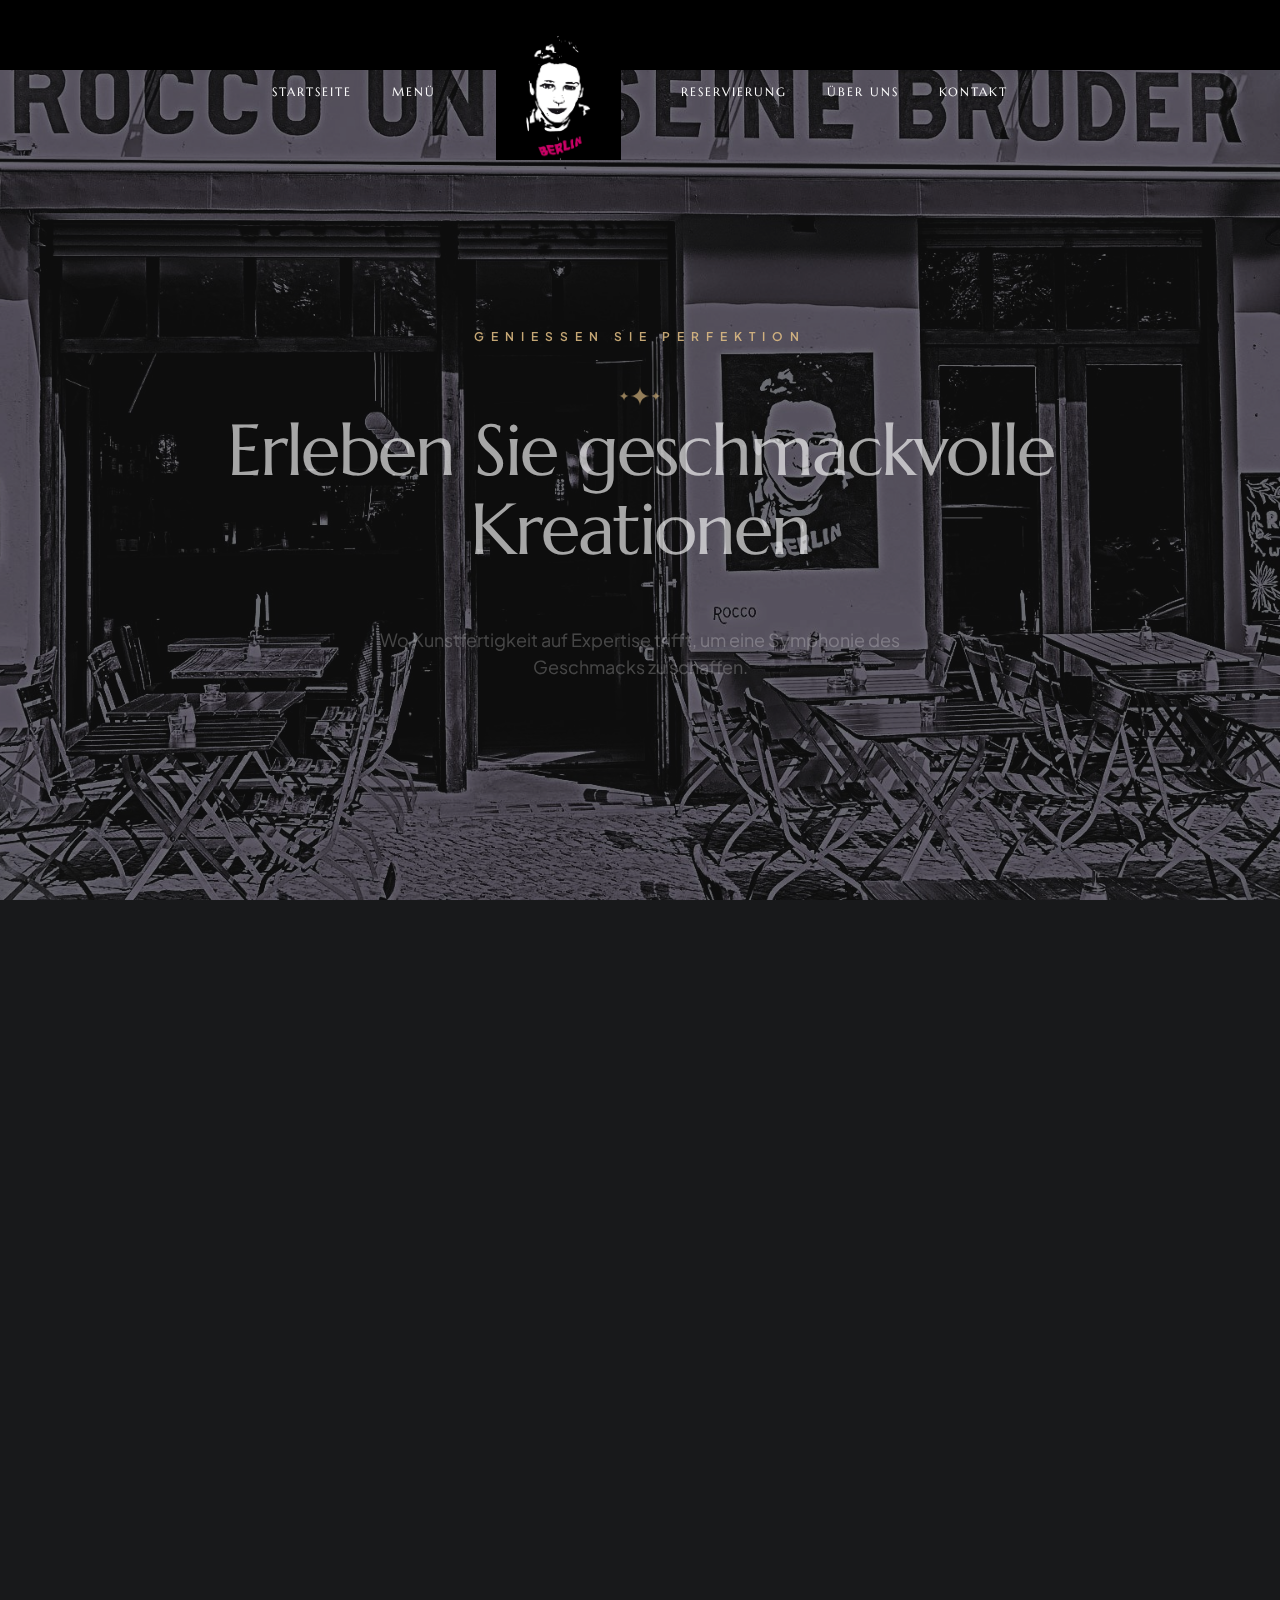
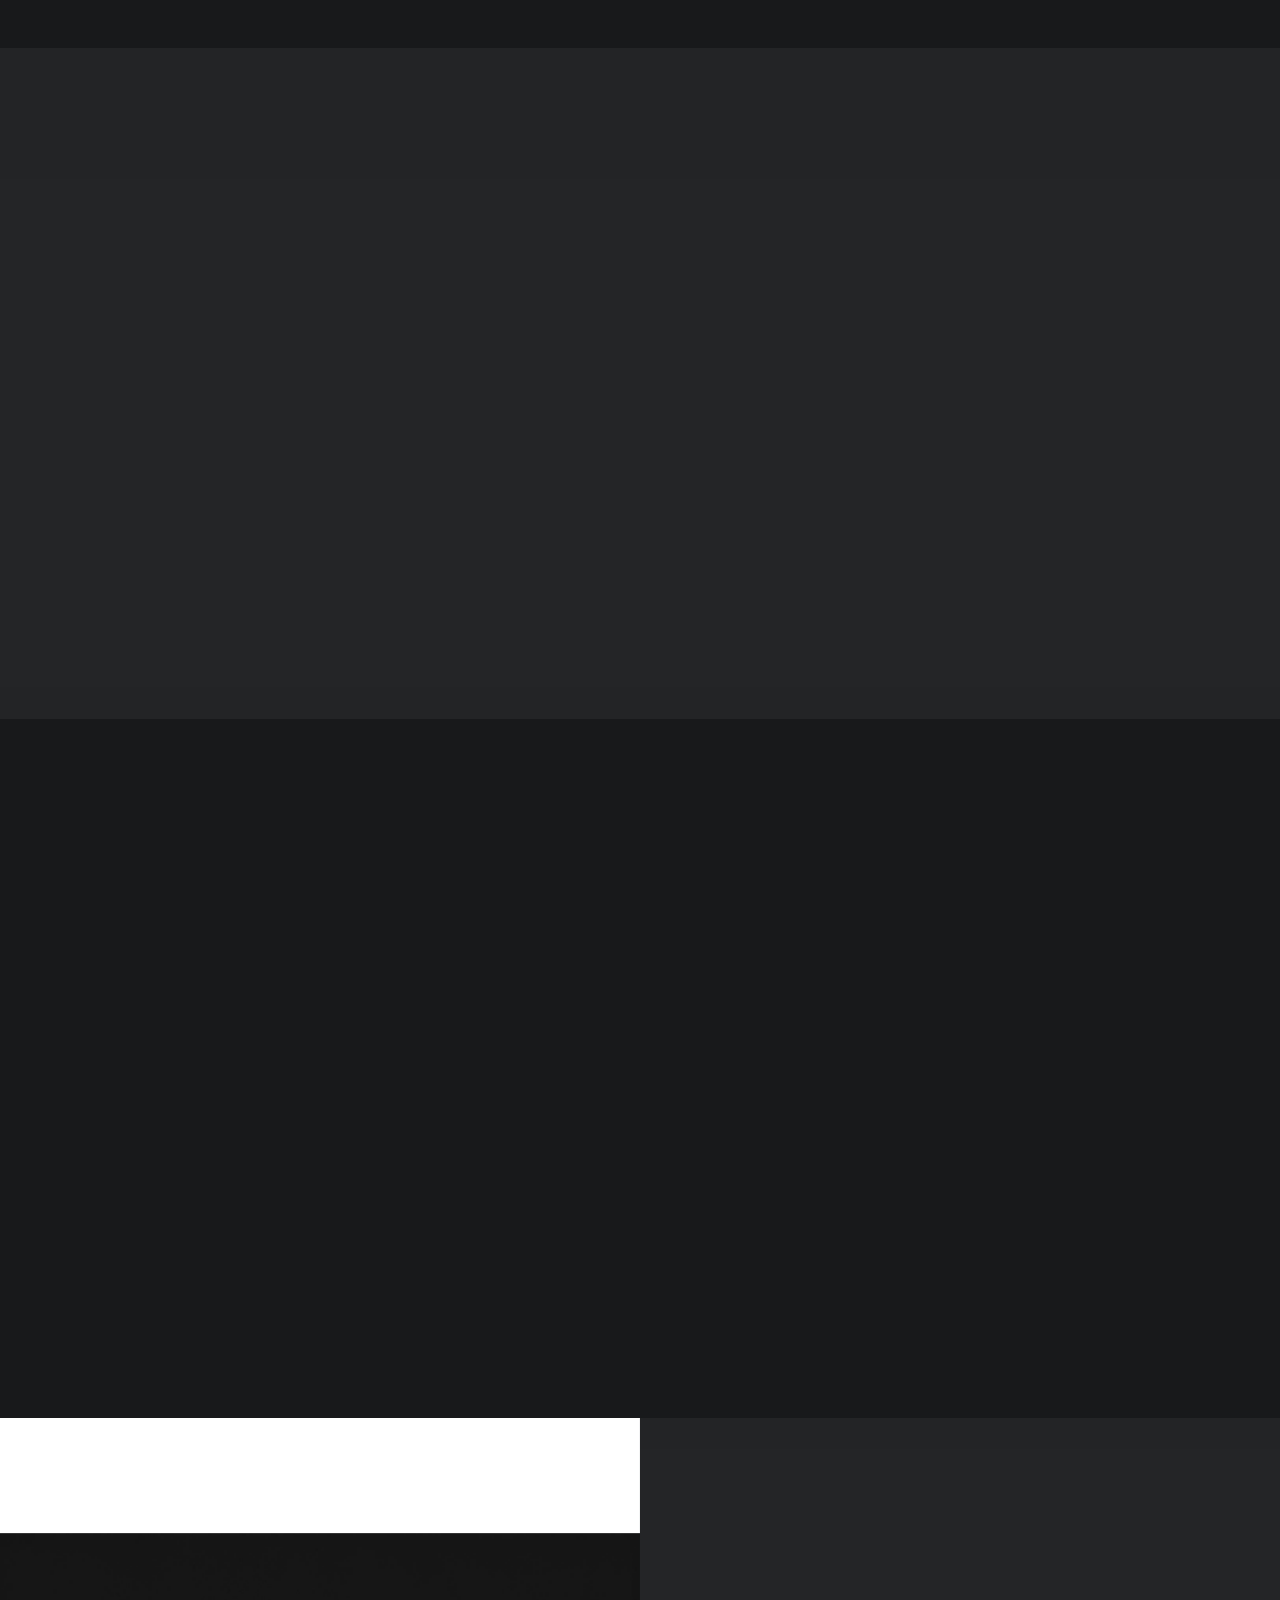
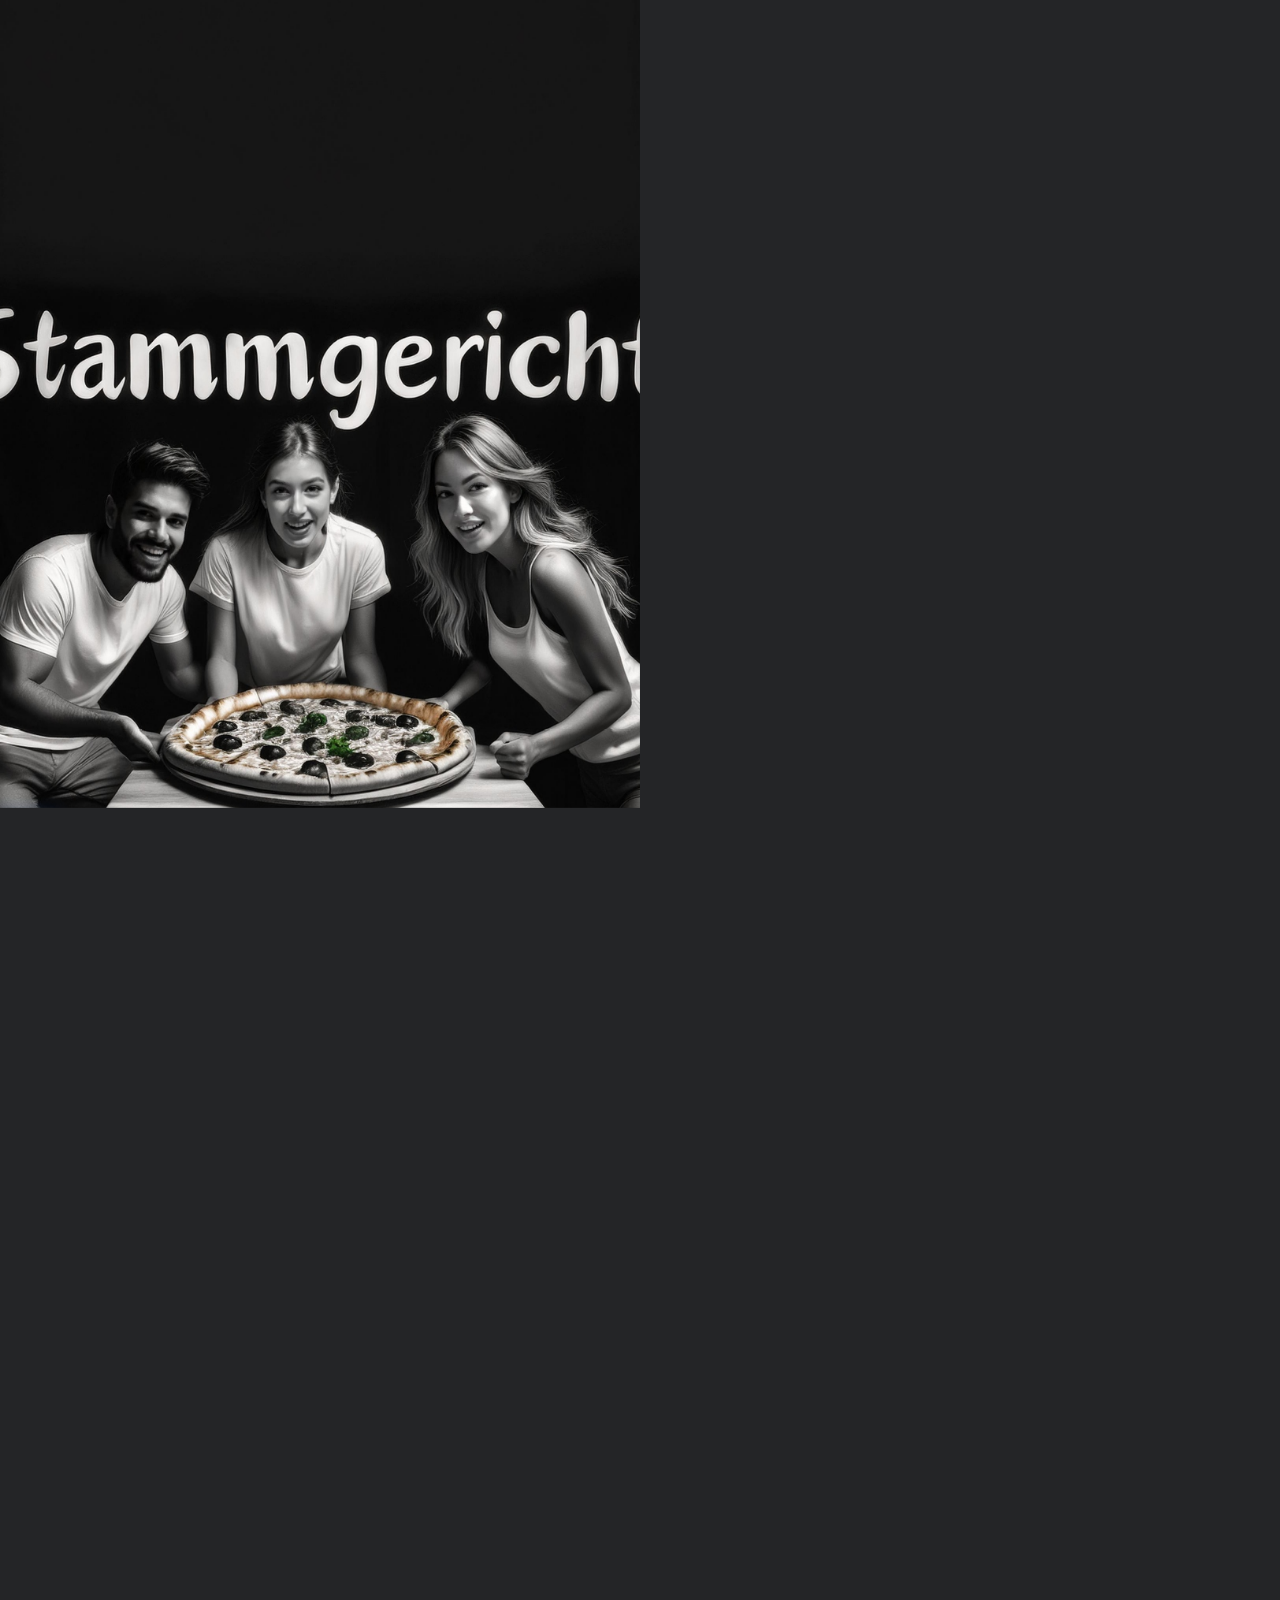
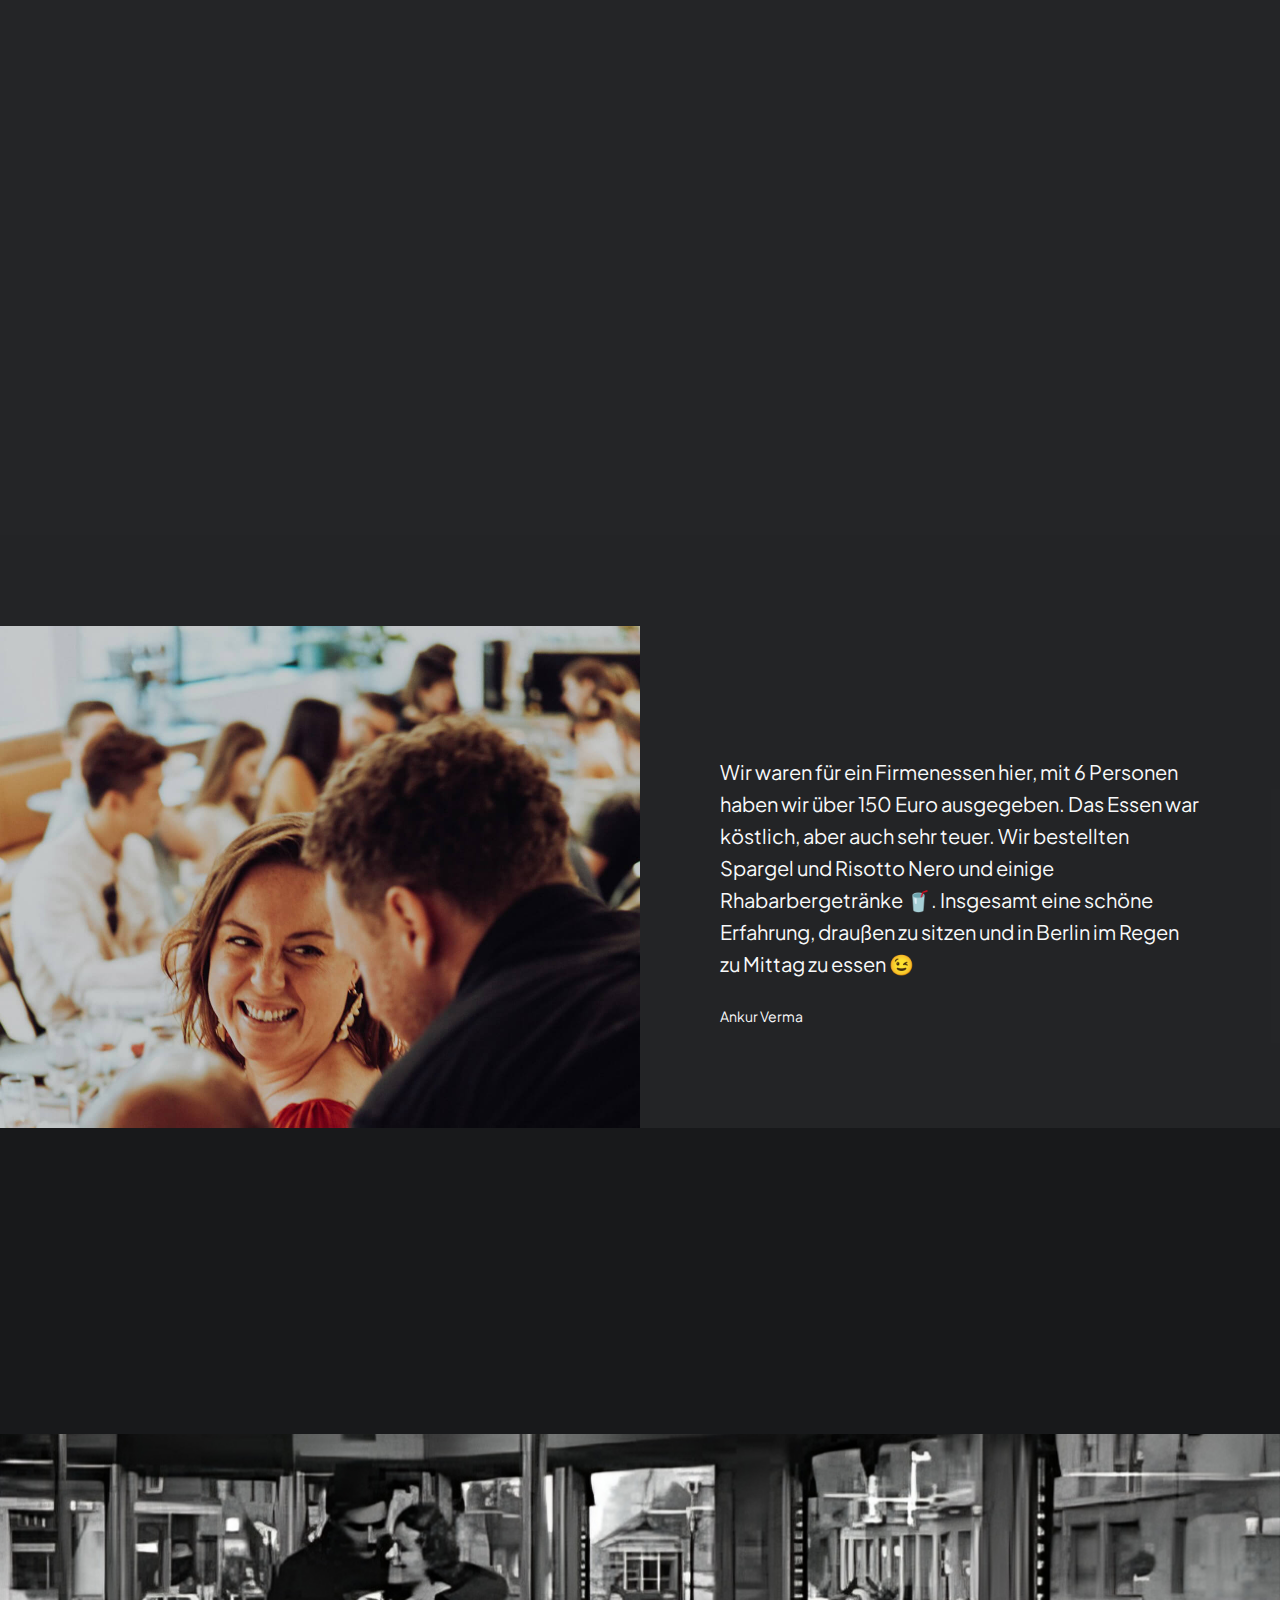
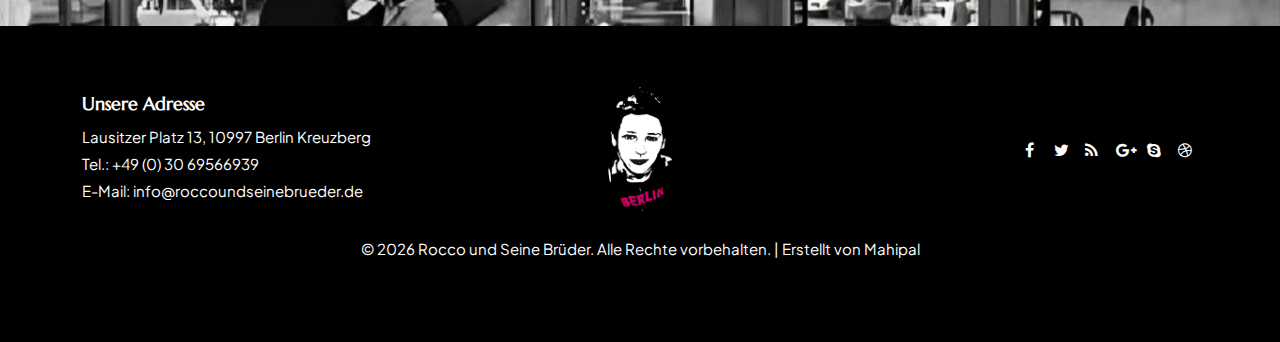
==== index.html @ 8ce06ddf "image updation and new element added" ====
<!DOCTYPE html>
<html lang="de">

<head>
    
    <meta charset="utf-8">
    <link rel="icon" href="03_images/logo.png" type="image/gif" sizes="16x16">
    <title>ROCCO UND SEINE BRÜDER - Café, Bar & Restaurant</title>
    <meta name="viewport" content="width=device-width, initial-scale=1.0">
    <meta name="description" content="">
    <meta name="keywords" content="">
    <meta name="author" content="">

    <!-- CSS Dateien
    ================================================== -->
    <link rel="stylesheet" href="css/bootstrap.css" type="text/css">
    <link rel="stylesheet" href="css/plugins.css" type="text/css">
    <link rel="stylesheet" href="css/style.css" type="text/css">    
    <link rel="stylesheet" href="css/coloring.css" type="text/css">

    <!-- CSS für Farbschema -->
    <link rel="stylesheet" href="css/colors/cream.css" type="text/css" id="colors">

    <!-- benutzerdefinierte CSS -->
    <link rel="stylesheet" href="css/03_custom.css" type="text/css">

    <!-- Slider Revolution Stylesheet -->
    <link rel="stylesheet" type="text/css" href="revolution/css/settings.css">
    <link rel="stylesheet" type="text/css" href="revolution/css/layers.css">
    <link rel="stylesheet" type="text/css" href="revolution/css/navigation.css">
    <link rel="stylesheet" type="text/css" href="css/rev-settings.css">

</head>

<body class="dark-scheme">

    <div id="wrapper">

        <!-- Header Anfang -->
        <header class="header_center">

            <div class="container">
                <div class="row">
                    <div class="col-lg-12">
                        <!-- Logo Anfang -->
                        <div id="logo">
                            <a href="index.html">
                                <img class="logo logo_dark_bg" src="03_images/logo.png" alt="">
                                <img class="logo logo_light_bg" src="03_images/logo.png" alt="">
                            </a>
                        </div>
                        <!-- Logo Ende -->

                        <!-- kleiner Knopf Anfang -->
                        <span id="menu-btn"></span>
                        <!-- kleiner Knopf Ende -->

                        <!-- Hauptmenü Anfang -->
                        <nav>
                            <ul id="mainmenu">
                                <li><a href="index.html">Startseite</a></li>
                                <li><a href="menu.html">Menü</a></li>
                                <li><a href="booking.html">Reservierung</a></li>
                                <li><a href="about.html">Über uns</a></li>
                                <li><a href="contact.html">Kontakt</a></li>
                            </ul>
                        </nav>
                        <div class="clearfix"></div>
                    </div>
                    <!-- Hauptmenü Ende -->

                </div>
            </div>
        </header>
        <!-- Header Ende -->

        <!-- Inhalt Anfang -->
        <div id="content" class="no-bottom no-top">

            <!-- Parallax Abschnitt -->
            <section id="section-slider" class="fullwidthbanner-container" aria-label="section-slider">
                <div id="revolution-slider">
                    <ul>
                        <li data-transition="fade" data-slotamount="10" data-masterspeed="default" data-thumb="">
                            <!--  HINTERGRUNDBILD -->
                            <img src="03_images/slider/slide-1.jpg" alt="" data-bgposition="center center" data-bgfit="cover" data-bgrepeat="no-repeat" data-bgparallax="10" >
                            
                            <div class="tp-caption tp-teaser-1"
                                data-x="center"
                                data-y="160"
                                data-width="none"
                                data-height="none"
                                data-whitespace="nowrap"
                                 data-transform_in="y:100px;opacity:0;s:500;e:Power2.easeOut;"
                                data-transform_out="opacity:0;y:-100;s:200;e:Power2.easeInOut;"
                                data-start="500"
                                data-splitin="none"
                                data-splitout="none"
                                data-responsive_offset="on">
                                <span class="id-color-2">Genießen Sie Perfektion</span>
                            </div>

                            <div class="tp-caption"
                                data-x="center"
                                data-y="200"
                                data-width=""
                                data-height="none"
                                data-whitespace="nowrap"
                                data-transform_in="y:100px;opacity:0;s:500;e:Power2.easeOut;"
                                data-transform_out="opacity:0;y:-100;s:400;e:Power2.easeInOut;"
                                data-start="600"
                                data-splitin="none"
                                data-splitout="none"
                                data-responsive_offset="on">
                                <img src="03_images/misc/separator.svg" class="img-fluid" alt="">
                            </div>
                            
                            <div class="tp-caption tp-title-1 text-center"
                                data-x="center"
                                data-y="225"
                                data-width="900"
                                data-height="none"
                                data-whitespace="wrap"
                                data-transform_in="y:100px;opacity:0;s:500;e:Power2.easeOut;"
                                data-transform_out="opacity:0;y:-100;s:400;e:Power2.easeInOut;"
                                data-start="600"
                                data-splitin="none"
                                data-splitout="none"
                                data-responsive_offset="on">
                                Erleben Sie geschmackvolle Kreationen
                            </div>

                            <div class="tp-caption text-center tp-text-1"
                                data-x="center"
                                data-y="400"
                                data-width="600"
                                data-height="none"
                                data-whitespace="wrap"
                                data-transform_in="y:100px;opacity:0;s:500;e:Power2.easeOut;"
                                data-transform_out="opacity:0;y:-100;s:600;e:Power2.easeInOut;"
                                data-start="700">
                                Wo Kunstfertigkeit auf Expertise trifft, um eine Symphonie des Geschmacks zu schaffen.
                            </div>

                            <div class="tp-caption"
                                data-x="center"
                                data-y="470"
                                data-width="none"
                                data-height="none"
                                data-whitespace="nowrap"
                                data-transform_in="y:100px;opacity:0;s:500;e:Power2.easeOut;"
                                data-transform_out="opacity:0;y:-100;s:800;e:Power2.easeInOut;"
                                data-start="800">
                                <a href="menu.html" class="btn-line">Menü ansehen</a>
                            </div>
                        </li>

                        <li data-transition="fade" data-slotamount="10" data-masterspeed="default" data-thumb="">
                            <!--  HINTERGRUNDBILD -->
                            <img src="03_images/slider/slide-2.jpg" alt="" data-bgposition="center center" data-bgfit="cover" data-bgrepeat="no-repeat" data-bgparallax="10" >
                            
                            <div class="tp-caption tp-teaser-1"
                                data-x="center"
                                data-y="160"
                                data-width="none"
                                data-height="none"
                                data-whitespace="nowrap"
                                 data-transform_in="y:100px;opacity:0;s:500;e:Power2.easeOut;"
                                data-transform_out="opacity:0;y:-100;s:200;e:Power2.easeInOut;"
                                data-start="500"
                                data-splitin="none"
                                data-splitout="none"
                                data-responsive_offset="on">
                                <span class="id-color-2">Geschmäcker, die zufriedenstellen</span>
                            </div>

                            <div class="tp-caption"
                                data-x="center"
                                data-y="200"
                                data-width=""
                                data-height="none"
                                data-whitespace="nowrap"
                                data-transform_in="y:100px;opacity:0;s:500;e:Power2.easeOut;"
                                data-transform_out="opacity:0;y:-100;s:400;e:Power2.easeInOut;"
                                data-start="600"
                                data-splitin="none"
                                data-splitout="none"
                                data-responsive_offset="on">
                                <img src="03_images/misc/separator.svg" class="img-fluid" alt="">
                            </div>
                            
                            <div class="tp-caption tp-title-1 text-center"
                                data-x="center"
                                data-y="225"
                                data-width="700"
                                data-height="none"
                                data-whitespace="wrap"
                                data-transform_in="y:100px;opacity:0;s:500;e:Power2.easeOut;"
                                data-transform_out="opacity:0;y:-100;s:400;e:Power2.easeInOut;"
                                data-start="600"
                                data-splitin="none"
                                data-splitout="none"
                                data-responsive_offset="on">
                                Wo Geschmack auf Eleganz trifft
                            </div>

                            <div class="tp-caption text-center tp-text-1"
                                data-x="center"
                                data-y="400"
                                data-width="600"
                                data-height="none"
                                data-whitespace="wrap"
                                data-transform_in="y:100px;opacity:0;s:500;e:Power2.easeOut;"
                                data-transform_out="opacity:0;y:-100;s:600;e:Power2.easeInOut;"
                                data-start="700">
                                Bereiten Sie Ihren Gaumen auf ein unvergessliches kulinarisches Erlebnis vor.
                            </div>

                            <div class="tp-caption"
                                data-x="center"
                                data-y="470"
                                data-width="none"
                                data-height="none"
                                data-whitespace="nowrap"
                                data-transform_in="y:100px;opacity:0;s:500;e:Power2.easeOut;"
                                data-transform_out="opacity:0;y:-100;s:800;e:Power2.easeInOut;"
                                data-start="800">
                                <a href="menu.html" class="btn-line">Menü ansehen</a>
                            </div>
                        </li>
                        
                    </ul>
                </div>
            </section>
            <!-- Parallax Abschnitt Ende -->            

            <!-- Abschnitt Anfang -->
            <section>
                <div class="container">
                    <div class="row aligns-item-center">
                        <div class="col-lg-6 offset-lg-3">
                            <div class="text-center">
                                <h5 class="uptitle wow fadeInUp">Seien Sie bereit für</h5>
                                <h2 class="wow fadeInUp">Unvergessliche Momente</h2>
                                <p class="lead wow fadeInUp">Von exquisiten Gerichten bis hin zu einer angenehmen Atmosphäre verspricht unsere große Eröffnung ein unvergessliches kulinarisches Erlebnis.</p>
                                <div class="spacer-single"></div>               
                            </div>                            
                        </div>                        
                    </div>

                    <div class="row g-4 text-center">
                        <div class="col-lg-4 wow fadeInRight">
                            <div class="p-4 jarallax" data-jarallax data-speed="0.1">
                                <img src="03_images/misc/1.jpg" class="jarallax-img" alt="">
                                <img src="03_images/misc/icon-1.png" alt="">
                                <div class="spacer-single"></div>
                                <h3>Aromatischer Geschmack</h3>
                                <p>Reichhaltig, einladend und absolut verlockend, ist der aromatische Geschmack von Kaffee eine sensorische Reise, die mit dem ersten Hauch beginnt.</p>
                                <a href="booking.html" class="btn-line">Jetzt buchen</a>
                            </div>
                        </div>

                        <div class="col-lg-4 wow fadeInRight" data-wow-delay=".1s">
                            <div class="p-4 jarallax" data-jarallax data-speed="0.1">
                                <img src="03_images/misc/2.jpg" class="jarallax-img" alt="">
                                <img src="03_images/misc/icon-2.png" alt="">
                                <div class="spacer-single"></div>
                                <h3>Köstliche Essenzen</h3>
                                <p>Von den ersten verlockenden Aromen bis zum letzten anhaltenden Geschmack ist unser Menü eine Feier der vielfältigen Küchen und kühnen Kreativität.</p>
                                <a href="booking.html" class="btn-line">Jetzt buchen</a>
                            </div>
                        </div>

                        <div class="col-lg-4 wow fadeInRight" data-wow-delay=".2s">
                            <div class="p-4 jarallax" data-jarallax data-speed="0.1">
                                <img src="03_images/misc/3.jpg" class="jarallax-img" alt="">
                                <img src="03_images/misc/icon-3.png" alt="">
                                <div class="spacer-single"></div>
                                <h3>Feiern Sie Ihre Party</h3>
                                <p>Verwandeln Sie unser gemütliches Café in die ultimative Party-Destination, wo Freunde sich treffen, Lachen fließt und Erinnerungen entstehen.</p>
                                <a href="booking.html" class="btn-line">Jetzt buchen</a>
                            </div>
                        </div>
                    </div>
                </div>
            </section>
            <!-- section close -->            

            <section data-bgcolor="rgba(255, 255, 255, .05)">
                <div class="container">
                    <div class="row gx-5 align-items-center">
                        <div class="col-lg-6">
                            <h5 class="uptitle wow fadeInUp">Entdecken</h5>
                            <h2 class="wow fadeInUp">Unsere Geschichte</h2>
                            <p class="lead wow fadeInUp">Willkommen bei ROCCO UND SEINE BRÜDER - Café, Bar & Restaurant, Ihrem neuen kulinarischen Zuhause im Herzen von Berlin Kreuzberg. An der historischen Lausitzer Platz 13, 10997, entführt unser Restaurant Sie auf eine Reise ins Italien der 1960er Jahre, inspiriert von dem legendären Filmklassiker Rocco und seine Brüder.</p>

                            <p class="wow fadeInUp">Unsere Geschichte beginnt mit der Liebe zur italienischen Küche und dem Wunsch, die authentischen Aromen und die herzliche Gastfreundschaft Italiens nach Berlin zu bringen. Bei ROCCO UND SEINE BRÜDER kombinieren wir traditionelle Rezepte mit modernen Akzenten, um Ihnen ein unvergleichliches Geschmackserlebnis zu bieten. Ob Sie einen gemütlichen Cappuccino am Morgen, ein Glas feinen Wein am Abend oder ein vollwertiges italienisches Menü genießen möchten – bei uns finden Sie alles, was das Herz begehrt.</p>
                        </div>

                        <div class="col-lg-6">
                            <div class="row">
                                <div class="col-6">
                                    <img src="03_images/misc/5.jpg" class="img-fluid wow zoomIn" alt="">
                                </div>
                                <div class="col-6">
                                    <img src="03_images/misc/6.jpg" class="img-fluid wow zoomIn" alt="">
                                </div>
                            </div>
                        </div>   
                    </div>
                </div>
            </section>
            <section>
                <div class="container">
                    <div class="row g-4">
                        <div class="col-lg-6 offset-lg-3 text-center">
                           
                            <h2 class="wow fadeInUp">Glückliche Kunden</h2>
                            <p class="lead wow fadeInUp">Glückliche Gäste, glückliche Herzen! Schließen Sie sich den zufriedenen Reihen unserer glücklichen Kunden an und erleben Sie kulinarische Exzellenz wie nie zuvor.</p>
                        </div>
                        <div class="col-lg-4 wow fadeInRight" data-wow-delay="0s">
                            <div class="de-review-app h-100">
                                <div class="d-logo">
                                    <img src="03_images/reviews/google.png" class="" alt="">
                                </div>
                                <div class="d-testi">
                                    The food was excellent and the vibe with the children playing and the background music was perfect! I really enjoyed my food
                                </div>
                                <div class="d-testi-by">Chris Besseling<span>Aug 2024</span></div>
                                <div class="d-stars">
                                    <img src="03_images/reviews/google-stars.png" class="" alt="">
                                </div>
                            </div>
                        </div>

                        <div class="col-lg-4 wow fadeInRight" data-wow-delay=".1s">
                            <div class="de-review-app h-100">
                                <div class="d-logo">
                                    <img src="03_images/reviews/google.png" class="" alt="">
                                </div>
                                <div class="d-testi">
                                    Amazing restaurant in an amazing location. Staff goes above and beyond, food is excellent. Would definitely come back. If you’re looking for a spot to watch Euro matches, this is the place to be!
                                </div>
                                <div class="d-testi-by">Saika Nowak<span>July 2024</span></div>
                                <div class="d-stars">
                                    <img src="03_images/reviews/google-stars.png" class="" alt="">
                                </div>
                            </div>
                        </div>

                        <div class="col-lg-4 wow fadeInRight" data-wow-delay=".2s">
                            <div class="de-review-app h-100">
                                <div class="d-logo">
                                    <img src="03_images/reviews/google.png" class="" alt="">
                                </div>
                                <div class="d-testi">
                                    Love it here. Good food. Fair prices. Great place on the beautiful Lausitzer square
                                </div>
                                <div class="d-testi-by">Tom Mueller<span>May 2024</span></div>
                                <div class="d-stars">
                                    <img src="03_images/reviews/google-stars.png" class="" alt="">
                                </div>
                            </div>
                        </div>
                    </div>
                </div>
            </section>

            <section class="position-relative" data-bgcolor="rgba(255, 255, 255, .05)">
                <div class="container">
                    <div class="row align-items-center wow fadeInUp">
                        <div class="col-lg-5 offset-lg-7">
                            <h5 class="uptitle">Lieblingsgericht</h5>
                            <h2>Stammgericht</h2>



     <div class="menu-item">
                                <div class="line line-left"></div>
                                <div class="line line-right"></div>
                                <div class="c1">Pizza Speciale<span>Tomatensauce, Mozzarella, Spinat, Walnüsse, Gorgonzola & Cherrytomaten</span></div>
                                <div class="c2">12,70</div>
                            </div>
                            
     <div class="menu-item">
                                <div class="line line-left"></div>
                                <div class="line line-right"></div>
                                <div class="c1">Pizza Emiliana<span>Tomatensauce, Mozzarella, Parmaschinken, Rucola & Parmesan</span></div>
                                <div class="c2">13,50</div>
                            </div>                              
     <div class="menu-item">
                                <div class="line line-left"></div>
                                <div class="line line-right"></div>
                                <div class="c1">Antipasti-Teller<span></span></div>
                                <div class="c2">13,50</div>
                            </div>
                            
     <div class="menu-item">
                                <div class="line line-left"></div>
                                <div class="line line-right"></div>
                                <div class="c1">Vegetarische Antipasti-Teller<span></span></div>
                                <div class="c2">13,00</div>
                            </div>
                            
     <div class="menu-item">
                                <div class="line line-left"></div>
                                <div class="line line-right"></div>
                                <div class="c1">Oliven-Schafskäse-Teller<span></span></div>
                                <div class="c2">7,50</div>
                            </div>
                            
     <div class="menu-item">
                                <div class="line line-left"></div>
                                <div class="line line-right"></div>
                                <div class="c1">Gemischter Salat Halloumi<span>mit gegrilltem Halloumi, Kürbiskernen & Avocado</span></div>
                                <div class="c2">13,30</div>
                            </div>
                            
     <div class="menu-item">
                                <div class="line line-left"></div>
                                <div class="line line-right"></div>
                                <div class="c1">Lachsfilet vom Grill<span>mit Rosmarinkartoffeln, Spinat & Salatbouquet</span></div>
                                <div class="c2">21,50</div>
                            </div>
                            
     <div class="menu-item">
                                <div class="line line-left"></div>
                                <div class="line line-right"></div>
                                <div class="c1">Saltimbocca alla Romana<span>vom Kalb mit Parmaschinken, Salbei-Sauce, Butter-Gnocchi & Salatbouquet</span></div>
                                <div class="c2">18,50</div>
                            </div>
                            
     <div class="menu-item">
                                <div class="line line-left"></div>
                                <div class="line line-right"></div>
                                <div class="c1">Rote Beete Gnocchi<span>gefüllt mit Walnüssen & Mascarpone, in brauner Butter & Parmesan, Salatbouquet</span></div>
                                <div class="c2">16,90</div>
                            </div>
                            
     <div class="menu-item">
                                <div class="line line-left"></div>
                                <div class="line line-right"></div>
                                <div class="c1">Schwarze Nudeln<span>mit Scampis, Lachs & Cherrytomaten in leichter Hummer-Weißwein-Sauce</span></div>
                                <div class="c2">16,50</div>
                            </div>
                            
     <div class="menu-item">
                                <div class="line line-left"></div>
                                <div class="line line-right"></div>
                                <div class="c1">Tiramisu (hausgemacht)<span>Serviert mit Schokoladensauce</span></div>
                                <div class="c2">6,50</div>
                            </div>          
                            <div class="spacer-single"></div>

                            <a href="menu.html" class="btn-line">View All Menu</a>
                        </div>
                    </div>
                </div>

                <div class="image-container col-lg-6 h-100 top-0 jarallax" data-speed="-.2">
                    <img src="03_images/background/bg-side-4.jpg" class="jarallax-img" alt="">
                </div>
        
      </section>
            <section class="side-bg no-top no-bottom text-light" aria-label="section" data-bgcolor="rgba(255, 255, 255, .05)">
                <div class="col-lg-6 pull-right image-container jarallax">
                    <img src="03_images/background/bg-side-3.jpg" class="jarallax-img" alt="">
                </div>

                <div class="container-fluid">
                    <div class="row-fluid">
                        <div class="col-lg-6 offset-lg-6">
                            <div class="padding80">
                                <div class="text-center">
                                    <h5 class="uptitle wow fadeInUp">Kunden</h5>
                                    <h2 class="wow fadeInUp">Bewertung</h2>
                                    <div class="spacer-single"></div>
                                </div>
                                <blockquote>
                                    Wir waren für ein Firmenessen hier, mit 6 Personen haben wir über 150 Euro ausgegeben. Das Essen war köstlich, aber auch sehr teuer. Wir bestellten Spargel und Risotto Nero und einige Rhabarbergetränke 🥤. Insgesamt eine schöne Erfahrung, draußen zu sitzen und in Berlin im Regen zu Mittag zu essen 😉
                                    <span>Ankur Verma</span>
                                </blockquote>
                            </div>
                        </div>
                    </div>
                </div>
            </section>

            <!-- section begin -->
            <section id="cta" aria-label="cta" class="call-to-action">
                <div class="container">
                    <div class="row g-4 align-items-center">
                        <div class="col-lg-9 text-lg-start text-sm-center wow fadeIn">
                            <h3><i class="id-color fa fa-phone mr10"></i>Rufen Sie uns jetzt an und erhalten Sie spezielle Angebote!</h3>
                        </div>

                        <div class="col-lg-3 text-lg-end text-sm-center wow fadeIn" data-wow-delay=".2s">
                            <a href="tel:+493069566939" class="btn-line">Rufen Sie uns jetzt an</a>
                        </div>
                    </div>
                </div>
            </section>
            <!-- section close -->

            <section id="section-title-1" class="text-light jarallax">
                <img src="03_images/background/bg-6.jpg" class="jarallax-img" alt="">
                <div class="container">
                    <div class="row">
                        <div class="col-lg-12">
                            <div class="text-center">
                                <h5 class="uptitle wow fadeInUp">Wir sind</h5>
                                <h2 class="wow fadeInUp">Geöffnet</h2>
                            </div>
                        </div>
                        
                        <div class="col-lg-812 wow fadeInRight" data-wow-delay=".1s">
                            <div class="text-center">
                                <span class="id-color-2 bold">Mo - So</span>
                                <div class="fs20">11:30 Uhr - 23:00 Uhr</div>
                            </div>
                        </div>
                        
                        </div>
                    </div>
                </div>
            </section>

        </div>


        <!-- footer begin -->
        <footer>
            <div class="container">
                <div class="row g-4 align-items-center">
                    <div class="col-lg-4 sm-text-center">
                         <h3>Unsere Adresse</h3>
                        Lausitzer Platz 13, 10997 Berlin Kreuzberg<br>
                        Tel.: +49 (0) 30 69566939<br>
                        E-Mail: info@roccoundseinebrueder.de<br>
                    </div>
                    <div class="col-lg-4 text-center">
                        <img class="logo" src="03_images/logo.png" alt="">
                    </div>
                    <div class="col-lg-4 text-lg-end text-center">
                        <div class="social-icons">
                            <a href="#"><i class="fa fa-facebook fa-lg"></i></a>
                            <a href="#"><i class="fa fa-twitter fa-lg"></i></a>
                            <a href="#"><i class="fa fa-rss fa-lg"></i></a>
                            <a href="#"><i class="fa fa-google-plus fa-lg"></i></a>
                            <a href="#"><i class="fa fa-skype fa-lg"></i></a>
                            <a href="#"><i class="fa fa-dribbble fa-lg"></i></a>
                        </div>
                    </div>
                </div>
            </div>
            <div class="cite-strip text-center mt-4">
                <p>&copy; <span id="currentYear"></span> Rocco und Seine Brüder. Alle Rechte vorbehalten. | Erstellt von Mahipal</p>
            </div>
        </footer>
        <!-- footer close -->

        <div id="preloader">
            <div class="preloader1"></div>
        </div>
    </div>


    <!-- Javascript Files
    ================================================== -->
    <script src="js/plugins.js"></script>
    <script src="js/designesia.js"></script>

    <!-- RS5.0 Core JS Files -->
    <script src="revolution/js/jquery.themepunch.tools.min.js?rev=5.0"></script>
    <script src="revolution/js/jquery.themepunch.revolution.min.js?rev=5.0"></script>

    <!-- RS5.0 Extensions Files -->
    <script src="revolution/js/extensions/revolution.extension.video.min.js"></script>
    <script src="revolution/js/extensions/revolution.extension.slideanims.min.js"></script>
    <script src="revolution/js/extensions/revolution.extension.layeranimation.min.js"></script>
    <script src="revolution/js/extensions/revolution.extension.navigation.min.js"></script>
    <script src="revolution/js/extensions/revolution.extension.actions.min.js"></script>
    <script src="revolution/js/extensions/revolution.extension.kenburn.min.js"></script>
    <script src="revolution/js/extensions/revolution.extension.migration.min.js"></script>
    <script src="revolution/js/extensions/revolution.extension.parallax.min.js"></script>
    <script>
        document.getElementById("currentYear").textContent = new Date().getFullYear();
    </script>
    <script>
        jQuery(document).ready(function () {
            // revolution slider
            jQuery("#revolution-slider").revolution({
                sliderType: "standard",
                sliderLayout: "fullscreen",
                delay: 3500,
                navigation: {
                    arrows: { enable: true }
                },
                parallax: {
                    type: "mouse",
                    origo: "slidercenter",
                    speed: 2000,
                    levels: [2, 3, 4, 5, 6, 7, 12, 16, 10, 50],
                },
                spinner: "off",
                gridwidth: 1140,
                gridheight: 600,
                disableProgressBar: "on"
            });
        });
    </script>

</body>

</html>
---- css/plugins.css ----
@charset "UTF-8";
/*!
 * animate.css -http://daneden.me/animate
 * Version - 3.5.1
 * Licensed under the MIT license - http://opensource.org/licenses/MIT
 *
 * Copyright (c) 2016 Daniel Eden
 */
 .animated{-webkit-animation-duration:1s;animation-duration:1s;-webkit-animation-fill-mode:both;animation-fill-mode:both}.animated.infinite{-webkit-animation-iteration-count:infinite;animation-iteration-count:infinite}.animated.hinge{-webkit-animation-duration:2s;animation-duration:2s}.animated.flipOutX,.animated.flipOutY,.animated.bounceIn,.animated.bounceOut{-webkit-animation-duration:.75s;animation-duration:.75s}@-webkit-keyframes bounce{from,20%,53%,80%,to{-webkit-animation-timing-function:cubic-bezier(.215,.61,.355,1);animation-timing-function:cubic-bezier(.215,.61,.355,1);-webkit-transform:translate3d(0,0,0);transform:translate3d(0,0,0)}40%,43%{-webkit-animation-timing-function:cubic-bezier(.755,.05,.855,.06);animation-timing-function:cubic-bezier(.755,.05,.855,.06);-webkit-transform:translate3d(0,-30px,0);transform:translate3d(0,-30px,0)}70%{-webkit-animation-timing-function:cubic-bezier(.755,.05,.855,.06);animation-timing-function:cubic-bezier(.755,.05,.855,.06);-webkit-transform:translate3d(0,-15px,0);transform:translate3d(0,-15px,0)}90%{-webkit-transform:translate3d(0,-4px,0);transform:translate3d(0,-4px,0)}}@keyframes bounce{from,20%,53%,80%,to{-webkit-animation-timing-function:cubic-bezier(.215,.61,.355,1);animation-timing-function:cubic-bezier(.215,.61,.355,1);-webkit-transform:translate3d(0,0,0);transform:translate3d(0,0,0)}40%,43%{-webkit-animation-timing-function:cubic-bezier(.755,.05,.855,.06);animation-timing-function:cubic-bezier(.755,.05,.855,.06);-webkit-transform:translate3d(0,-30px,0);transform:translate3d(0,-30px,0)}70%{-webkit-animation-timing-function:cubic-bezier(.755,.05,.855,.06);animation-timing-function:cubic-bezier(.755,.05,.855,.06);-webkit-transform:translate3d(0,-15px,0);transform:translate3d(0,-15px,0)}90%{-webkit-transform:translate3d(0,-4px,0);transform:translate3d(0,-4px,0)}}.bounce{-webkit-animation-name:bounce;animation-name:bounce;-webkit-transform-origin:center bottom;transform-origin:center bottom}@-webkit-keyframes flash{from,50%,to{opacity:1}25%,75%{opacity:0}}@keyframes flash{from,50%,to{opacity:1}25%,75%{opacity:0}}.flash{-webkit-animation-name:flash;animation-name:flash}@-webkit-keyframes pulse{from{-webkit-transform:scale3d(1,1,1);transform:scale3d(1,1,1)}50%{-webkit-transform:scale3d(1.05,1.05,1.05);transform:scale3d(1.05,1.05,1.05)}to{-webkit-transform:scale3d(1,1,1);transform:scale3d(1,1,1)}}@keyframes pulse{from{-webkit-transform:scale3d(1,1,1);transform:scale3d(1,1,1)}50%{-webkit-transform:scale3d(1.05,1.05,1.05);transform:scale3d(1.05,1.05,1.05)}to{-webkit-transform:scale3d(1,1,1);transform:scale3d(1,1,1)}}.pulse{-webkit-animation-name:pulse;animation-name:pulse}@-webkit-keyframes rubberBand{from{-webkit-transform:scale3d(1,1,1);transform:scale3d(1,1,1)}30%{-webkit-transform:scale3d(1.25,.75,1);transform:scale3d(1.25,.75,1)}40%{-webkit-transform:scale3d(.75,1.25,1);transform:scale3d(.75,1.25,1)}50%{-webkit-transform:scale3d(1.15,.85,1);transform:scale3d(1.15,.85,1)}65%{-webkit-transform:scale3d(.95,1.05,1);transform:scale3d(.95,1.05,1)}75%{-webkit-transform:scale3d(1.05,.95,1);transform:scale3d(1.05,.95,1)}to{-webkit-transform:scale3d(1,1,1);transform:scale3d(1,1,1)}}@keyframes rubberBand{from{-webkit-transform:scale3d(1,1,1);transform:scale3d(1,1,1)}30%{-webkit-transform:scale3d(1.25,.75,1);transform:scale3d(1.25,.75,1)}40%{-webkit-transform:scale3d(.75,1.25,1);transform:scale3d(.75,1.25,1)}50%{-webkit-transform:scale3d(1.15,.85,1);transform:scale3d(1.15,.85,1)}65%{-webkit-transform:scale3d(.95,1.05,1);transform:scale3d(.95,1.05,1)}75%{-webkit-transform:scale3d(1.05,.95,1);transform:scale3d(1.05,.95,1)}to{-webkit-transform:scale3d(1,1,1);transform:scale3d(1,1,1)}}.rubberBand{-webkit-animation-name:rubberBand;animation-name:rubberBand}@-webkit-keyframes shake{from,to{-webkit-transform:translate3d(0,0,0);transform:translate3d(0,0,0)}10%,30%,50%,70%,90%{-webkit-transform:translate3d(-10px,0,0);transform:translate3d(-10px,0,0)}20%,40%,60%,80%{-webkit-transform:translate3d(10px,0,0);transform:translate3d(10px,0,0)}}@keyframes shake{from,to{-webkit-transform:translate3d(0,0,0);transform:translate3d(0,0,0)}10%,30%,50%,70%,90%{-webkit-transform:translate3d(-10px,0,0);transform:translate3d(-10px,0,0)}20%,40%,60%,80%{-webkit-transform:translate3d(10px,0,0);transform:translate3d(10px,0,0)}}.shake{-webkit-animation-name:shake;animation-name:shake}@-webkit-keyframes headShake{0%{-webkit-transform:translateX(0);transform:translateX(0)}6.5%{-webkit-transform:translateX(-6px) rotateY(-9deg);transform:translateX(-6px) rotateY(-9deg)}18.5%{-webkit-transform:translateX(5px) rotateY(7deg);transform:translateX(5px) rotateY(7deg)}31.5%{-webkit-transform:translateX(-3px) rotateY(-5deg);transform:translateX(-3px) rotateY(-5deg)}43.5%{-webkit-transform:translateX(2px) rotateY(3deg);transform:translateX(2px) rotateY(3deg)}50%{-webkit-transform:translateX(0);transform:translateX(0)}}@keyframes headShake{0%{-webkit-transform:translateX(0);transform:translateX(0)}6.5%{-webkit-transform:translateX(-6px) rotateY(-9deg);transform:translateX(-6px) rotateY(-9deg)}18.5%{-webkit-transform:translateX(5px) rotateY(7deg);transform:translateX(5px) rotateY(7deg)}31.5%{-webkit-transform:translateX(-3px) rotateY(-5deg);transform:translateX(-3px) rotateY(-5deg)}43.5%{-webkit-transform:translateX(2px) rotateY(3deg);transform:translateX(2px) rotateY(3deg)}50%{-webkit-transform:translateX(0);transform:translateX(0)}}.headShake{-webkit-animation-timing-function:ease-in-out;animation-timing-function:ease-in-out;-webkit-animation-name:headShake;animation-name:headShake}@-webkit-keyframes swing{20%{-webkit-transform:rotate3d(0,0,1,15deg);transform:rotate3d(0,0,1,15deg)}40%{-webkit-transform:rotate3d(0,0,1,-10deg);transform:rotate3d(0,0,1,-10deg)}60%{-webkit-transform:rotate3d(0,0,1,5deg);transform:rotate3d(0,0,1,5deg)}80%{-webkit-transform:rotate3d(0,0,1,-5deg);transform:rotate3d(0,0,1,-5deg)}to{-webkit-transform:rotate3d(0,0,1,0deg);transform:rotate3d(0,0,1,0deg)}}@keyframes swing{20%{-webkit-transform:rotate3d(0,0,1,15deg);transform:rotate3d(0,0,1,15deg)}40%{-webkit-transform:rotate3d(0,0,1,-10deg);transform:rotate3d(0,0,1,-10deg)}60%{-webkit-transform:rotate3d(0,0,1,5deg);transform:rotate3d(0,0,1,5deg)}80%{-webkit-transform:rotate3d(0,0,1,-5deg);transform:rotate3d(0,0,1,-5deg)}to{-webkit-transform:rotate3d(0,0,1,0deg);transform:rotate3d(0,0,1,0deg)}}.swing{-webkit-transform-origin:top center;transform-origin:top center;-webkit-animation-name:swing;animation-name:swing}@-webkit-keyframes tada{from{-webkit-transform:scale3d(1,1,1);transform:scale3d(1,1,1)}10%,20%{-webkit-transform:scale3d(.9,.9,.9) rotate3d(0,0,1,-3deg);transform:scale3d(.9,.9,.9) rotate3d(0,0,1,-3deg)}30%,50%,70%,90%{-webkit-transform:scale3d(1.1,1.1,1.1) rotate3d(0,0,1,3deg);transform:scale3d(1.1,1.1,1.1) rotate3d(0,0,1,3deg)}40%,60%,80%{-webkit-transform:scale3d(1.1,1.1,1.1) rotate3d(0,0,1,-3deg);transform:scale3d(1.1,1.1,1.1) rotate3d(0,0,1,-3deg)}to{-webkit-transform:scale3d(1,1,1);transform:scale3d(1,1,1)}}@keyframes tada{from{-webkit-transform:scale3d(1,1,1);transform:scale3d(1,1,1)}10%,20%{-webkit-transform:scale3d(.9,.9,.9) rotate3d(0,0,1,-3deg);transform:scale3d(.9,.9,.9) rotate3d(0,0,1,-3deg)}30%,50%,70%,90%{-webkit-transform:scale3d(1.1,1.1,1.1) rotate3d(0,0,1,3deg);transform:scale3d(1.1,1.1,1.1) rotate3d(0,0,1,3deg)}40%,60%,80%{-webkit-transform:scale3d(1.1,1.1,1.1) rotate3d(0,0,1,-3deg);transform:scale3d(1.1,1.1,1.1) rotate3d(0,0,1,-3deg)}to{-webkit-transform:scale3d(1,1,1);transform:scale3d(1,1,1)}}.tada{-webkit-animation-name:tada;animation-name:tada}@-webkit-keyframes wobble{from{-webkit-transform:none;transform:none}15%{-webkit-transform:translate3d(-25%,0,0) rotate3d(0,0,1,-5deg);transform:translate3d(-25%,0,0) rotate3d(0,0,1,-5deg)}30%{-webkit-transform:translate3d(20%,0,0) rotate3d(0,0,1,3deg);transform:translate3d(20%,0,0) rotate3d(0,0,1,3deg)}45%{-webkit-transform:translate3d(-15%,0,0) rotate3d(0,0,1,-3deg);transform:translate3d(-15%,0,0) rotate3d(0,0,1,-3deg)}60%{-webkit-transform:translate3d(10%,0,0) rotate3d(0,0,1,2deg);transform:translate3d(10%,0,0) rotate3d(0,0,1,2deg)}75%{-webkit-transform:translate3d(-5%,0,0) rotate3d(0,0,1,-1deg);transform:translate3d(-5%,0,0) rotate3d(0,0,1,-1deg)}to{-webkit-transform:none;transform:none}}@keyframes wobble{from{-webkit-transform:none;transform:none}15%{-webkit-transform:translate3d(-25%,0,0) rotate3d(0,0,1,-5deg);transform:translate3d(-25%,0,0) rotate3d(0,0,1,-5deg)}30%{-webkit-transform:translate3d(20%,0,0) rotate3d(0,0,1,3deg);transform:translate3d(20%,0,0) rotate3d(0,0,1,3deg)}45%{-webkit-transform:translate3d(-15%,0,0) rotate3d(0,0,1,-3deg);transform:translate3d(-15%,0,0) rotate3d(0,0,1,-3deg)}60%{-webkit-transform:translate3d(10%,0,0) rotate3d(0,0,1,2deg);transform:translate3d(10%,0,0) rotate3d(0,0,1,2deg)}75%{-webkit-transform:translate3d(-5%,0,0) rotate3d(0,0,1,-1deg);transform:translate3d(-5%,0,0) rotate3d(0,0,1,-1deg)}to{-webkit-transform:none;transform:none}}.wobble{-webkit-animation-name:wobble;animation-name:wobble}@-webkit-keyframes jello{from,11.1%,to{-webkit-transform:none;transform:none}22.2%{-webkit-transform:skewX(-12.5deg) skewY(-12.5deg);transform:skewX(-12.5deg) skewY(-12.5deg)}33.3%{-webkit-transform:skewX(6.25deg) skewY(6.25deg);transform:skewX(6.25deg) skewY(6.25deg)}44.4%{-webkit-transform:skewX(-3.125deg) skewY(-3.125deg);transform:skewX(-3.125deg) skewY(-3.125deg)}55.5%{-webkit-transform:skewX(1.5625deg) skewY(1.5625deg);transform:skewX(1.5625deg) skewY(1.5625deg)}66.6%{-webkit-transform:skewX(-0.78125deg) skewY(-0.78125deg);transform:skewX(-0.78125deg) skewY(-0.78125deg)}77.7%{-webkit-transform:skewX(0.390625deg) skewY(0.390625deg);transform:skewX(0.390625deg) skewY(0.390625deg)}88.8%{-webkit-transform:skewX(-0.1953125deg) skewY(-0.1953125deg);transform:skewX(-0.1953125deg) skewY(-0.1953125deg)}}@keyframes jello{from,11.1%,to{-webkit-transform:none;transform:none}22.2%{-webkit-transform:skewX(-12.5deg) skewY(-12.5deg);transform:skewX(-12.5deg) skewY(-12.5deg)}33.3%{-webkit-transform:skewX(6.25deg) skewY(6.25deg);transform:skewX(6.25deg) skewY(6.25deg)}44.4%{-webkit-transform:skewX(-3.125deg) skewY(-3.125deg);transform:skewX(-3.125deg) skewY(-3.125deg)}55.5%{-webkit-transform:skewX(1.5625deg) skewY(1.5625deg);transform:skewX(1.5625deg) skewY(1.5625deg)}66.6%{-webkit-transform:skewX(-0.78125deg) skewY(-0.78125deg);transform:skewX(-0.78125deg) skewY(-0.78125deg)}77.7%{-webkit-transform:skewX(0.390625deg) skewY(0.390625deg);transform:skewX(0.390625deg) skewY(0.390625deg)}88.8%{-webkit-transform:skewX(-0.1953125deg) skewY(-0.1953125deg);transform:skewX(-0.1953125deg) skewY(-0.1953125deg)}}.jello{-webkit-animation-name:jello;animation-name:jello;-webkit-transform-origin:center;transform-origin:center}@-webkit-keyframes bounceIn{from,20%,40%,60%,80%,to{-webkit-animation-timing-function:cubic-bezier(.215,.61,.355,1);animation-timing-function:cubic-bezier(.215,.61,.355,1)}0%{opacity:0;-webkit-transform:scale3d(.3,.3,.3);transform:scale3d(.3,.3,.3)}20%{-webkit-transform:scale3d(1.1,1.1,1.1);transform:scale3d(1.1,1.1,1.1)}40%{-webkit-transform:scale3d(.9,.9,.9);transform:scale3d(.9,.9,.9)}60%{opacity:1;-webkit-transform:scale3d(1.03,1.03,1.03);transform:scale3d(1.03,1.03,1.03)}80%{-webkit-transform:scale3d(.97,.97,.97);transform:scale3d(.97,.97,.97)}to{opacity:1;-webkit-transform:scale3d(1,1,1);transform:scale3d(1,1,1)}}@keyframes bounceIn{from,20%,40%,60%,80%,to{-webkit-animation-timing-function:cubic-bezier(.215,.61,.355,1);animation-timing-function:cubic-bezier(.215,.61,.355,1)}0%{opacity:0;-webkit-transform:scale3d(.3,.3,.3);transform:scale3d(.3,.3,.3)}20%{-webkit-transform:scale3d(1.1,1.1,1.1);transform:scale3d(1.1,1.1,1.1)}40%{-webkit-transform:scale3d(.9,.9,.9);transform:scale3d(.9,.9,.9)}60%{opacity:1;-webkit-transform:scale3d(1.03,1.03,1.03);transform:scale3d(1.03,1.03,1.03)}80%{-webkit-transform:scale3d(.97,.97,.97);transform:scale3d(.97,.97,.97)}to{opacity:1;-webkit-transform:scale3d(1,1,1);transform:scale3d(1,1,1)}}.bounceIn{-webkit-animation-name:bounceIn;animation-name:bounceIn}@-webkit-keyframes bounceInDown{from,60%,75%,90%,to{-webkit-animation-timing-function:cubic-bezier(.215,.61,.355,1);animation-timing-function:cubic-bezier(.215,.61,.355,1)}0%{opacity:0;-webkit-transform:translate3d(0,-3000px,0);transform:translate3d(0,-3000px,0)}60%{opacity:1;-webkit-transform:translate3d(0,25px,0);transform:translate3d(0,25px,0)}75%{-webkit-transform:translate3d(0,-10px,0);transform:translate3d(0,-10px,0)}90%{-webkit-transform:translate3d(0,5px,0);transform:translate3d(0,5px,0)}to{-webkit-transform:none;transform:none}}@keyframes bounceInDown{from,60%,75%,90%,to{-webkit-animation-timing-function:cubic-bezier(.215,.61,.355,1);animation-timing-function:cubic-bezier(.215,.61,.355,1)}0%{opacity:0;-webkit-transform:translate3d(0,-3000px,0);transform:translate3d(0,-3000px,0)}60%{opacity:1;-webkit-transform:translate3d(0,25px,0);transform:translate3d(0,25px,0)}75%{-webkit-transform:translate3d(0,-10px,0);transform:translate3d(0,-10px,0)}90%{-webkit-transform:translate3d(0,5px,0);transform:translate3d(0,5px,0)}to{-webkit-transform:none;transform:none}}.bounceInDown{-webkit-animation-name:bounceInDown;animation-name:bounceInDown}@-webkit-keyframes bounceInLeft{from,60%,75%,90%,to{-webkit-animation-timing-function:cubic-bezier(.215,.61,.355,1);animation-timing-function:cubic-bezier(.215,.61,.355,1)}0%{opacity:0;-webkit-transform:translate3d(-3000px,0,0);transform:translate3d(-3000px,0,0)}60%{opacity:1;-webkit-transform:translate3d(25px,0,0);transform:translate3d(25px,0,0)}75%{-webkit-transform:translate3d(-10px,0,0);transform:translate3d(-10px,0,0)}90%{-webkit-transform:translate3d(5px,0,0);transform:translate3d(5px,0,0)}to{-webkit-transform:none;transform:none}}@keyframes bounceInLeft{from,60%,75%,90%,to{-webkit-animation-timing-function:cubic-bezier(.215,.61,.355,1);animation-timing-function:cubic-bezier(.215,.61,.355,1)}0%{opacity:0;-webkit-transform:translate3d(-3000px,0,0);transform:translate3d(-3000px,0,0)}60%{opacity:1;-webkit-transform:translate3d(25px,0,0);transform:translate3d(25px,0,0)}75%{-webkit-transform:translate3d(-10px,0,0);transform:translate3d(-10px,0,0)}90%{-webkit-transform:translate3d(5px,0,0);transform:translate3d(5px,0,0)}to{-webkit-transform:none;transform:none}}.bounceInLeft{-webkit-animation-name:bounceInLeft;animation-name:bounceInLeft}@-webkit-keyframes bounceInRight{from,60%,75%,90%,to{-webkit-animation-timing-function:cubic-bezier(.215,.61,.355,1);animation-timing-function:cubic-bezier(.215,.61,.355,1)}from{opacity:0;-webkit-transform:translate3d(3000px,0,0);transform:translate3d(3000px,0,0)}60%{opacity:1;-webkit-transform:translate3d(-25px,0,0);transform:translate3d(-25px,0,0)}75%{-webkit-transform:translate3d(10px,0,0);transform:translate3d(10px,0,0)}90%{-webkit-transform:translate3d(-5px,0,0);transform:translate3d(-5px,0,0)}to{-webkit-transform:none;transform:none}}@keyframes bounceInRight{from,60%,75%,90%,to{-webkit-animation-timing-function:cubic-bezier(.215,.61,.355,1);animation-timing-function:cubic-bezier(.215,.61,.355,1)}from{opacity:0;-webkit-transform:translate3d(3000px,0,0);transform:translate3d(3000px,0,0)}60%{opacity:1;-webkit-transform:translate3d(-25px,0,0);transform:translate3d(-25px,0,0)}75%{-webkit-transform:translate3d(10px,0,0);transform:translate3d(10px,0,0)}90%{-webkit-transform:translate3d(-5px,0,0);transform:translate3d(-5px,0,0)}to{-webkit-transform:none;transform:none}}.bounceInRight{-webkit-animation-name:bounceInRight;animation-name:bounceInRight}@-webkit-keyframes bounceInUp{from,60%,75%,90%,to{-webkit-animation-timing-function:cubic-bezier(.215,.61,.355,1);animation-timing-function:cubic-bezier(.215,.61,.355,1)}from{opacity:0;-webkit-transform:translate3d(0,3000px,0);transform:translate3d(0,3000px,0)}60%{opacity:1;-webkit-transform:translate3d(0,-20px,0);transform:translate3d(0,-20px,0)}75%{-webkit-transform:translate3d(0,10px,0);transform:translate3d(0,10px,0)}90%{-webkit-transform:translate3d(0,-5px,0);transform:translate3d(0,-5px,0)}to{-webkit-transform:translate3d(0,0,0);transform:translate3d(0,0,0)}}@keyframes bounceInUp{from,60%,75%,90%,to{-webkit-animation-timing-function:cubic-bezier(.215,.61,.355,1);animation-timing-function:cubic-bezier(.215,.61,.355,1)}from{opacity:0;-webkit-transform:translate3d(0,3000px,0);transform:translate3d(0,3000px,0)}60%{opacity:1;-webkit-transform:translate3d(0,-20px,0);transform:translate3d(0,-20px,0)}75%{-webkit-transform:translate3d(0,10px,0);transform:translate3d(0,10px,0)}90%{-webkit-transform:translate3d(0,-5px,0);transform:translate3d(0,-5px,0)}to{-webkit-transform:translate3d(0,0,0);transform:translate3d(0,0,0)}}.bounceInUp{-webkit-animation-name:bounceInUp;animation-name:bounceInUp}@-webkit-keyframes bounceOut{20%{-webkit-transform:scale3d(.9,.9,.9);transform:scale3d(.9,.9,.9)}50%,55%{opacity:1;-webkit-transform:scale3d(1.1,1.1,1.1);transform:scale3d(1.1,1.1,1.1)}to{opacity:0;-webkit-transform:scale3d(.3,.3,.3);transform:scale3d(.3,.3,.3)}}@keyframes bounceOut{20%{-webkit-transform:scale3d(.9,.9,.9);transform:scale3d(.9,.9,.9)}50%,55%{opacity:1;-webkit-transform:scale3d(1.1,1.1,1.1);transform:scale3d(1.1,1.1,1.1)}to{opacity:0;-webkit-transform:scale3d(.3,.3,.3);transform:scale3d(.3,.3,.3)}}.bounceOut{-webkit-animation-name:bounceOut;animation-name:bounceOut}@-webkit-keyframes bounceOutDown{20%{-webkit-transform:translate3d(0,10px,0);transform:translate3d(0,10px,0)}40%,45%{opacity:1;-webkit-transform:translate3d(0,-20px,0);transform:translate3d(0,-20px,0)}to{opacity:0;-webkit-transform:translate3d(0,2000px,0);transform:translate3d(0,2000px,0)}}@keyframes bounceOutDown{20%{-webkit-transform:translate3d(0,10px,0);transform:translate3d(0,10px,0)}40%,45%{opacity:1;-webkit-transform:translate3d(0,-20px,0);transform:translate3d(0,-20px,0)}to{opacity:0;-webkit-transform:translate3d(0,2000px,0);transform:translate3d(0,2000px,0)}}.bounceOutDown{-webkit-animation-name:bounceOutDown;animation-name:bounceOutDown}@-webkit-keyframes bounceOutLeft{20%{opacity:1;-webkit-transform:translate3d(20px,0,0);transform:translate3d(20px,0,0)}to{opacity:0;-webkit-transform:translate3d(-2000px,0,0);transform:translate3d(-2000px,0,0)}}@keyframes bounceOutLeft{20%{opacity:1;-webkit-transform:translate3d(20px,0,0);transform:translate3d(20px,0,0)}to{opacity:0;-webkit-transform:translate3d(-2000px,0,0);transform:translate3d(-2000px,0,0)}}.bounceOutLeft{-webkit-animation-name:bounceOutLeft;animation-name:bounceOutLeft}@-webkit-keyframes bounceOutRight{20%{opacity:1;-webkit-transform:translate3d(-20px,0,0);transform:translate3d(-20px,0,0)}to{opacity:0;-webkit-transform:translate3d(2000px,0,0);transform:translate3d(2000px,0,0)}}@keyframes bounceOutRight{20%{opacity:1;-webkit-transform:translate3d(-20px,0,0);transform:translate3d(-20px,0,0)}to{opacity:0;-webkit-transform:translate3d(2000px,0,0);transform:translate3d(2000px,0,0)}}.bounceOutRight{-webkit-animation-name:bounceOutRight;animation-name:bounceOutRight}@-webkit-keyframes bounceOutUp{20%{-webkit-transform:translate3d(0,-10px,0);transform:translate3d(0,-10px,0)}40%,45%{opacity:1;-webkit-transform:translate3d(0,20px,0);transform:translate3d(0,20px,0)}to{opacity:0;-webkit-transform:translate3d(0,-2000px,0);transform:translate3d(0,-2000px,0)}}@keyframes bounceOutUp{20%{-webkit-transform:translate3d(0,-10px,0);transform:translate3d(0,-10px,0)}40%,45%{opacity:1;-webkit-transform:translate3d(0,20px,0);transform:translate3d(0,20px,0)}to{opacity:0;-webkit-transform:translate3d(0,-2000px,0);transform:translate3d(0,-2000px,0)}}.bounceOutUp{-webkit-animation-name:bounceOutUp;animation-name:bounceOutUp}@-webkit-keyframes fadeIn{from{opacity:0}to{opacity:1}}@keyframes fadeIn{from{opacity:0}to{opacity:1}}.fadeIn{-webkit-animation-name:fadeIn;animation-name:fadeIn}@-webkit-keyframes fadeInDown{from{opacity:0;-webkit-transform:translate3d(0,-30%,0);transform:translate3d(0,-30%,0)}to{opacity:1;-webkit-transform:none;transform:none}}@keyframes fadeInDown{from{opacity:0;-webkit-transform:translate3d(0,-30%,0);transform:translate3d(0,-30%,0)}to{opacity:1;-webkit-transform:none;transform:none}}.fadeInDown{-webkit-animation-name:fadeInDown;animation-name:fadeInDown}@-webkit-keyframes fadeInDownBig{from{opacity:0;-webkit-transform:translate3d(0,-2000px,0);transform:translate3d(0,-2000px,0)}to{opacity:1;-webkit-transform:none;transform:none}}@keyframes fadeInDownBig{from{opacity:0;-webkit-transform:translate3d(0,-2000px,0);transform:translate3d(0,-2000px,0)}to{opacity:1;-webkit-transform:none;transform:none}}.fadeInDownBig{-webkit-animation-name:fadeInDownBig;animation-name:fadeInDownBig}@-webkit-keyframes fadeInLeft{from{opacity:0;-webkit-transform:translate3d(-10%,0,0);transform:translate3d(-10%,0,0)}to{opacity:1;-webkit-transform:none;transform:none}}@keyframes fadeInLeft{from{opacity:0;-webkit-transform:translate3d(-10%,0,0);transform:translate3d(-10%,0,0)}to{opacity:1;-webkit-transform:none;transform:none}}.fadeInLeft{-webkit-animation-name:fadeInLeft;animation-name:fadeInLeft}@-webkit-keyframes fadeInLeftBig{from{opacity:0;-webkit-transform:translate3d(-2000px,0,0);transform:translate3d(-2000px,0,0)}to{opacity:1;-webkit-transform:none;transform:none}}@keyframes fadeInLeftBig{from{opacity:0;-webkit-transform:translate3d(-2000px,0,0);transform:translate3d(-2000px,0,0)}to{opacity:1;-webkit-transform:none;transform:none}}.fadeInLeftBig{-webkit-animation-name:fadeInLeftBig;animation-name:fadeInLeftBig}@-webkit-keyframes fadeInRight{from{opacity:0;-webkit-transform:translate3d(10%,0,0);transform:translate3d(10%,0,0)}to{opacity:1;-webkit-transform:none;transform:none}}@keyframes fadeInRight{from{opacity:0;-webkit-transform:translate3d(10%,0,0);transform:translate3d(10%,0,0)}to{opacity:1;-webkit-transform:none;transform:none}}.fadeInRight{-webkit-animation-name:fadeInRight;animation-name:fadeInRight}@-webkit-keyframes fadeInRightBig{from{opacity:0;-webkit-transform:translate3d(2000px,0,0);transform:translate3d(2000px,0,0)}to{opacity:1;-webkit-transform:none;transform:none}}@keyframes fadeInRightBig{from{opacity:0;-webkit-transform:translate3d(2000px,0,0);transform:translate3d(2000px,0,0)}to{opacity:1;-webkit-transform:none;transform:none}}.fadeInRightBig{-webkit-animation-name:fadeInRightBig;animation-name:fadeInRightBig}@-webkit-keyframes fadeInUp{from{opacity:0;-webkit-transform:translate3d(0,30%,0);transform:translate3d(0,30%,0)}to{opacity:1;-webkit-transform:none;transform:none}}@keyframes fadeInUp{from{opacity:0;-webkit-transform:translate3d(0,30%,0);transform:translate3d(0,30%,0)}to{opacity:1;-webkit-transform:none;transform:none}}.fadeInUp{-webkit-animation-name:fadeInUp;animation-name:fadeInUp}@-webkit-keyframes fadeInUpBig{from{opacity:0;-webkit-transform:translate3d(0,2000px,0);transform:translate3d(0,2000px,0)}to{opacity:1;-webkit-transform:none;transform:none}}@keyframes fadeInUpBig{from{opacity:0;-webkit-transform:translate3d(0,2000px,0);transform:translate3d(0,2000px,0)}to{opacity:1;-webkit-transform:none;transform:none}}.fadeInUpBig{-webkit-animation-name:fadeInUpBig;animation-name:fadeInUpBig}@-webkit-keyframes fadeOut{from{opacity:1}to{opacity:0}}@keyframes fadeOut{from{opacity:1}to{opacity:0}}.fadeOut{-webkit-animation-name:fadeOut;animation-name:fadeOut}@-webkit-keyframes fadeOutDown{from{opacity:1}to{opacity:0;-webkit-transform:translate3d(0,30%,0);transform:translate3d(0,30%,0)}}@keyframes fadeOutDown{from{opacity:1}to{opacity:0;-webkit-transform:translate3d(0,30%,0);transform:translate3d(0,30%,0)}}.fadeOutDown{-webkit-animation-name:fadeOutDown;animation-name:fadeOutDown}@-webkit-keyframes fadeOutDownBig{from{opacity:1}to{opacity:0;-webkit-transform:translate3d(0,2000px,0);transform:translate3d(0,2000px,0)}}@keyframes fadeOutDownBig{from{opacity:1}to{opacity:0;-webkit-transform:translate3d(0,2000px,0);transform:translate3d(0,2000px,0)}}.fadeOutDownBig{-webkit-animation-name:fadeOutDownBig;animation-name:fadeOutDownBig}@-webkit-keyframes fadeOutLeft{from{opacity:1}to{opacity:0;-webkit-transform:translate3d(-10%,0,0);transform:translate3d(-10%,0,0)}}@keyframes fadeOutLeft{from{opacity:1}to{opacity:0;-webkit-transform:translate3d(-10%,0,0);transform:translate3d(-10%,0,0)}}.fadeOutLeft{-webkit-animation-name:fadeOutLeft;animation-name:fadeOutLeft}@-webkit-keyframes fadeOutLeftBig{from{opacity:1}to{opacity:0;-webkit-transform:translate3d(-2000px,0,0);transform:translate3d(-2000px,0,0)}}@keyframes fadeOutLeftBig{from{opacity:1}to{opacity:0;-webkit-transform:translate3d(-2000px,0,0);transform:translate3d(-2000px,0,0)}}.fadeOutLeftBig{-webkit-animation-name:fadeOutLeftBig;animation-name:fadeOutLeftBig}@-webkit-keyframes fadeOutRight{from{opacity:1}to{opacity:0;-webkit-transform:translate3d(10%,0,0);transform:translate3d(10%,0,0)}}@keyframes fadeOutRight{from{opacity:1}to{opacity:0;-webkit-transform:translate3d(10%,0,0);transform:translate3d(10%,0,0)}}.fadeOutRight{-webkit-animation-name:fadeOutRight;animation-name:fadeOutRight}@-webkit-keyframes fadeOutRightBig{from{opacity:1}to{opacity:0;-webkit-transform:translate3d(2000px,0,0);transform:translate3d(2000px,0,0)}}@keyframes fadeOutRightBig{from{opacity:1}to{opacity:0;-webkit-transform:translate3d(2000px,0,0);transform:translate3d(2000px,0,0)}}.fadeOutRightBig{-webkit-animation-name:fadeOutRightBig;animation-name:fadeOutRightBig}@-webkit-keyframes fadeOutUp{from{opacity:1}to{opacity:0;-webkit-transform:translate3d(0,-30%,0);transform:translate3d(0,-30%,0)}}@keyframes fadeOutUp{from{opacity:1}to{opacity:0;-webkit-transform:translate3d(0,-30%,0);transform:translate3d(0,-30%,0)}}.fadeOutUp{-webkit-animation-name:fadeOutUp;animation-name:fadeOutUp}@-webkit-keyframes fadeOutUpBig{from{opacity:1}to{opacity:0;-webkit-transform:translate3d(0,-2000px,0);transform:translate3d(0,-2000px,0)}}@keyframes fadeOutUpBig{from{opacity:1}to{opacity:0;-webkit-transform:translate3d(0,-2000px,0);transform:translate3d(0,-2000px,0)}}.fadeOutUpBig{-webkit-animation-name:fadeOutUpBig;animation-name:fadeOutUpBig}@-webkit-keyframes flip{from{-webkit-transform:perspective(400px) rotate3d(0,1,0,-360deg);transform:perspective(400px) rotate3d(0,1,0,-360deg);-webkit-animation-timing-function:ease-out;animation-timing-function:ease-out}40%{-webkit-transform:perspective(400px) translate3d(0,0,150px) rotate3d(0,1,0,-190deg);transform:perspective(400px) translate3d(0,0,150px) rotate3d(0,1,0,-190deg);-webkit-animation-timing-function:ease-out;animation-timing-function:ease-out}50%{-webkit-transform:perspective(400px) translate3d(0,0,150px) rotate3d(0,1,0,-170deg);transform:perspective(400px) translate3d(0,0,150px) rotate3d(0,1,0,-170deg);-webkit-animation-timing-function:ease-in;animation-timing-function:ease-in}80%{-webkit-transform:perspective(400px) scale3d(.95,.95,.95);transform:perspective(400px) scale3d(.95,.95,.95);-webkit-animation-timing-function:ease-in;animation-timing-function:ease-in}to{-webkit-transform:perspective(400px);transform:perspective(400px);-webkit-animation-timing-function:ease-in;animation-timing-function:ease-in}}@keyframes flip{from{-webkit-transform:perspective(400px) rotate3d(0,1,0,-360deg);transform:perspective(400px) rotate3d(0,1,0,-360deg);-webkit-animation-timing-function:ease-out;animation-timing-function:ease-out}40%{-webkit-transform:perspective(400px) translate3d(0,0,150px) rotate3d(0,1,0,-190deg);transform:perspective(400px) translate3d(0,0,150px) rotate3d(0,1,0,-190deg);-webkit-animation-timing-function:ease-out;animation-timing-function:ease-out}50%{-webkit-transform:perspective(400px) translate3d(0,0,150px) rotate3d(0,1,0,-170deg);transform:perspective(400px) translate3d(0,0,150px) rotate3d(0,1,0,-170deg);-webkit-animation-timing-function:ease-in;animation-timing-function:ease-in}80%{-webkit-transform:perspective(400px) scale3d(.95,.95,.95);transform:perspective(400px) scale3d(.95,.95,.95);-webkit-animation-timing-function:ease-in;animation-timing-function:ease-in}to{-webkit-transform:perspective(400px);transform:perspective(400px);-webkit-animation-timing-function:ease-in;animation-timing-function:ease-in}}.animated.flip{-webkit-backface-visibility:visible;backface-visibility:visible;-webkit-animation-name:flip;animation-name:flip}@-webkit-keyframes flipInX{from{-webkit-transform:perspective(400px) rotate3d(1,0,0,90deg);transform:perspective(400px) rotate3d(1,0,0,90deg);-webkit-animation-timing-function:ease-in;animation-timing-function:ease-in;opacity:0}40%{-webkit-transform:perspective(400px) rotate3d(1,0,0,-20deg);transform:perspective(400px) rotate3d(1,0,0,-20deg);-webkit-animation-timing-function:ease-in;animation-timing-function:ease-in}60%{-webkit-transform:perspective(400px) rotate3d(1,0,0,10deg);transform:perspective(400px) rotate3d(1,0,0,10deg);opacity:1}80%{-webkit-transform:perspective(400px) rotate3d(1,0,0,-5deg);transform:perspective(400px) rotate3d(1,0,0,-5deg)}to{-webkit-transform:perspective(400px);transform:perspective(400px)}}@keyframes flipInX{from{-webkit-transform:perspective(400px) rotate3d(1,0,0,90deg);transform:perspective(400px) rotate3d(1,0,0,90deg);-webkit-animation-timing-function:ease-in;animation-timing-function:ease-in;opacity:0}40%{-webkit-transform:perspective(400px) rotate3d(1,0,0,-20deg);transform:perspective(400px) rotate3d(1,0,0,-20deg);-webkit-animation-timing-function:ease-in;animation-timing-function:ease-in}60%{-webkit-transform:perspective(400px) rotate3d(1,0,0,10deg);transform:perspective(400px) rotate3d(1,0,0,10deg);opacity:1}80%{-webkit-transform:perspective(400px) rotate3d(1,0,0,-5deg);transform:perspective(400px) rotate3d(1,0,0,-5deg)}to{-webkit-transform:perspective(400px);transform:perspective(400px)}}.flipInX{-webkit-backface-visibility:visible!important;backface-visibility:visible!important;-webkit-animation-name:flipInX;animation-name:flipInX}@-webkit-keyframes flipInY{from{-webkit-transform:perspective(400px) rotate3d(0,1,0,90deg);transform:perspective(400px) rotate3d(0,1,0,90deg);-webkit-animation-timing-function:ease-in;animation-timing-function:ease-in;opacity:0}40%{-webkit-transform:perspective(400px) rotate3d(0,1,0,-20deg);transform:perspective(400px) rotate3d(0,1,0,-20deg);-webkit-animation-timing-function:ease-in;animation-timing-function:ease-in}60%{-webkit-transform:perspective(400px) rotate3d(0,1,0,10deg);transform:perspective(400px) rotate3d(0,1,0,10deg);opacity:1}80%{-webkit-transform:perspective(400px) rotate3d(0,1,0,-5deg);transform:perspective(400px) rotate3d(0,1,0,-5deg)}to{-webkit-transform:perspective(400px);transform:perspective(400px)}}@keyframes flipInY{from{-webkit-transform:perspective(400px) rotate3d(0,1,0,90deg);transform:perspective(400px) rotate3d(0,1,0,90deg);-webkit-animation-timing-function:ease-in;animation-timing-function:ease-in;opacity:0}40%{-webkit-transform:perspective(400px) rotate3d(0,1,0,-20deg);transform:perspective(400px) rotate3d(0,1,0,-20deg);-webkit-animation-timing-function:ease-in;animation-timing-function:ease-in}60%{-webkit-transform:perspective(400px) rotate3d(0,1,0,10deg);transform:perspective(400px) rotate3d(0,1,0,10deg);opacity:1}80%{-webkit-transform:perspective(400px) rotate3d(0,1,0,-5deg);transform:perspective(400px) rotate3d(0,1,0,-5deg)}to{-webkit-transform:perspective(400px);transform:perspective(400px)}}.flipInY{-webkit-backface-visibility:visible!important;backface-visibility:visible!important;-webkit-animation-name:flipInY;animation-name:flipInY}@-webkit-keyframes flipOutX{from{-webkit-transform:perspective(400px);transform:perspective(400px)}30%{-webkit-transform:perspective(400px) rotate3d(1,0,0,-20deg);transform:perspective(400px) rotate3d(1,0,0,-20deg);opacity:1}to{-webkit-transform:perspective(400px) rotate3d(1,0,0,90deg);transform:perspective(400px) rotate3d(1,0,0,90deg);opacity:0}}@keyframes flipOutX{from{-webkit-transform:perspective(400px);transform:perspective(400px)}30%{-webkit-transform:perspective(400px) rotate3d(1,0,0,-20deg);transform:perspective(400px) rotate3d(1,0,0,-20deg);opacity:1}to{-webkit-transform:perspective(400px) rotate3d(1,0,0,90deg);transform:perspective(400px) rotate3d(1,0,0,90deg);opacity:0}}.flipOutX{-webkit-animation-name:flipOutX;animation-name:flipOutX;-webkit-backface-visibility:visible!important;backface-visibility:visible!important}@-webkit-keyframes flipOutY{from{-webkit-transform:perspective(400px);transform:perspective(400px)}30%{-webkit-transform:perspective(400px) rotate3d(0,1,0,-15deg);transform:perspective(400px) rotate3d(0,1,0,-15deg);opacity:1}to{-webkit-transform:perspective(400px) rotate3d(0,1,0,90deg);transform:perspective(400px) rotate3d(0,1,0,90deg);opacity:0}}@keyframes flipOutY{from{-webkit-transform:perspective(400px);transform:perspective(400px)}30%{-webkit-transform:perspective(400px) rotate3d(0,1,0,-15deg);transform:perspective(400px) rotate3d(0,1,0,-15deg);opacity:1}to{-webkit-transform:perspective(400px) rotate3d(0,1,0,90deg);transform:perspective(400px) rotate3d(0,1,0,90deg);opacity:0}}.flipOutY{-webkit-backface-visibility:visible!important;backface-visibility:visible!important;-webkit-animation-name:flipOutY;animation-name:flipOutY}@-webkit-keyframes lightSpeedIn{from{-webkit-transform:translate3d(10%,0,0) skewX(-30deg);transform:translate3d(10%,0,0) skewX(-30deg);opacity:0}60%{-webkit-transform:skewX(20deg);transform:skewX(20deg);opacity:1}80%{-webkit-transform:skewX(-5deg);transform:skewX(-5deg);opacity:1}to{-webkit-transform:none;transform:none;opacity:1}}@keyframes lightSpeedIn{from{-webkit-transform:translate3d(10%,0,0) skewX(-30deg);transform:translate3d(10%,0,0) skewX(-30deg);opacity:0}60%{-webkit-transform:skewX(20deg);transform:skewX(20deg);opacity:1}80%{-webkit-transform:skewX(-5deg);transform:skewX(-5deg);opacity:1}to{-webkit-transform:none;transform:none;opacity:1}}.lightSpeedIn{-webkit-animation-name:lightSpeedIn;animation-name:lightSpeedIn;-webkit-animation-timing-function:ease-out;animation-timing-function:ease-out}@-webkit-keyframes lightSpeedOut{from{opacity:1}to{-webkit-transform:translate3d(10%,0,0) skewX(30deg);transform:translate3d(10%,0,0) skewX(30deg);opacity:0}}@keyframes lightSpeedOut{from{opacity:1}to{-webkit-transform:translate3d(10%,0,0) skewX(30deg);transform:translate3d(10%,0,0) skewX(30deg);opacity:0}}.lightSpeedOut{-webkit-animation-name:lightSpeedOut;animation-name:lightSpeedOut;-webkit-animation-timing-function:ease-in;animation-timing-function:ease-in}@-webkit-keyframes rotateIn{from{-webkit-transform-origin:center;transform-origin:center;-webkit-transform:rotate3d(0,0,1,-200deg);transform:rotate3d(0,0,1,-200deg);opacity:0}to{-webkit-transform-origin:center;transform-origin:center;-webkit-transform:none;transform:none;opacity:1}}@keyframes rotateIn{from{-webkit-transform-origin:center;transform-origin:center;-webkit-transform:rotate3d(0,0,1,-200deg);transform:rotate3d(0,0,1,-200deg);opacity:0}to{-webkit-transform-origin:center;transform-origin:center;-webkit-transform:none;transform:none;opacity:1}}.rotateIn{-webkit-animation-name:rotateIn;animation-name:rotateIn}@-webkit-keyframes rotateInDownLeft{from{-webkit-transform-origin:left bottom;transform-origin:left bottom;-webkit-transform:rotate3d(0,0,1,-45deg);transform:rotate3d(0,0,1,-45deg);opacity:0}to{-webkit-transform-origin:left bottom;transform-origin:left bottom;-webkit-transform:none;transform:none;opacity:1}}@keyframes rotateInDownLeft{from{-webkit-transform-origin:left bottom;transform-origin:left bottom;-webkit-transform:rotate3d(0,0,1,-45deg);transform:rotate3d(0,0,1,-45deg);opacity:0}to{-webkit-transform-origin:left bottom;transform-origin:left bottom;-webkit-transform:none;transform:none;opacity:1}}.rotateInDownLeft{-webkit-animation-name:rotateInDownLeft;animation-name:rotateInDownLeft}@-webkit-keyframes rotateInDownRight{from{-webkit-transform-origin:right bottom;transform-origin:right bottom;-webkit-transform:rotate3d(0,0,1,45deg);transform:rotate3d(0,0,1,45deg);opacity:0}to{-webkit-transform-origin:right bottom;transform-origin:right bottom;-webkit-transform:none;transform:none;opacity:1}}@keyframes rotateInDownRight{from{-webkit-transform-origin:right bottom;transform-origin:right bottom;-webkit-transform:rotate3d(0,0,1,45deg);transform:rotate3d(0,0,1,45deg);opacity:0}to{-webkit-transform-origin:right bottom;transform-origin:right bottom;-webkit-transform:none;transform:none;opacity:1}}.rotateInDownRight{-webkit-animation-name:rotateInDownRight;animation-name:rotateInDownRight}@-webkit-keyframes rotateInUpLeft{from{-webkit-transform-origin:left bottom;transform-origin:left bottom;-webkit-transform:rotate3d(0,0,1,45deg);transform:rotate3d(0,0,1,45deg);opacity:0}to{-webkit-transform-origin:left bottom;transform-origin:left bottom;-webkit-transform:none;transform:none;opacity:1}}@keyframes rotateInUpLeft{from{-webkit-transform-origin:left bottom;transform-origin:left bottom;-webkit-transform:rotate3d(0,0,1,45deg);transform:rotate3d(0,0,1,45deg);opacity:0}to{-webkit-transform-origin:left bottom;transform-origin:left bottom;-webkit-transform:none;transform:none;opacity:1}}.rotateInUpLeft{-webkit-animation-name:rotateInUpLeft;animation-name:rotateInUpLeft}@-webkit-keyframes rotateInUpRight{from{-webkit-transform-origin:right bottom;transform-origin:right bottom;-webkit-transform:rotate3d(0,0,1,-90deg);transform:rotate3d(0,0,1,-90deg);opacity:0}to{-webkit-transform-origin:right bottom;transform-origin:right bottom;-webkit-transform:none;transform:none;opacity:1}}@keyframes rotateInUpRight{from{-webkit-transform-origin:right bottom;transform-origin:right bottom;-webkit-transform:rotate3d(0,0,1,-90deg);transform:rotate3d(0,0,1,-90deg);opacity:0}to{-webkit-transform-origin:right bottom;transform-origin:right bottom;-webkit-transform:none;transform:none;opacity:1}}.rotateInUpRight{-webkit-animation-name:rotateInUpRight;animation-name:rotateInUpRight}@-webkit-keyframes rotateOut{from{-webkit-transform-origin:center;transform-origin:center;opacity:1}to{-webkit-transform-origin:center;transform-origin:center;-webkit-transform:rotate3d(0,0,1,200deg);transform:rotate3d(0,0,1,200deg);opacity:0}}@keyframes rotateOut{from{-webkit-transform-origin:center;transform-origin:center;opacity:1}to{-webkit-transform-origin:center;transform-origin:center;-webkit-transform:rotate3d(0,0,1,200deg);transform:rotate3d(0,0,1,200deg);opacity:0}}.rotateOut{-webkit-animation-name:rotateOut;animation-name:rotateOut}@-webkit-keyframes rotateOutDownLeft{from{-webkit-transform-origin:left bottom;transform-origin:left bottom;opacity:1}to{-webkit-transform-origin:left bottom;transform-origin:left bottom;-webkit-transform:rotate3d(0,0,1,45deg);transform:rotate3d(0,0,1,45deg);opacity:0}}@keyframes rotateOutDownLeft{from{-webkit-transform-origin:left bottom;transform-origin:left bottom;opacity:1}to{-webkit-transform-origin:left bottom;transform-origin:left bottom;-webkit-transform:rotate3d(0,0,1,45deg);transform:rotate3d(0,0,1,45deg);opacity:0}}.rotateOutDownLeft{-webkit-animation-name:rotateOutDownLeft;animation-name:rotateOutDownLeft}@-webkit-keyframes rotateOutDownRight{from{-webkit-transform-origin:right bottom;transform-origin:right bottom;opacity:1}to{-webkit-transform-origin:right bottom;transform-origin:right bottom;-webkit-transform:rotate3d(0,0,1,-45deg);transform:rotate3d(0,0,1,-45deg);opacity:0}}@keyframes rotateOutDownRight{from{-webkit-transform-origin:right bottom;transform-origin:right bottom;opacity:1}to{-webkit-transform-origin:right bottom;transform-origin:right bottom;-webkit-transform:rotate3d(0,0,1,-45deg);transform:rotate3d(0,0,1,-45deg);opacity:0}}.rotateOutDownRight{-webkit-animation-name:rotateOutDownRight;animation-name:rotateOutDownRight}@-webkit-keyframes rotateOutUpLeft{from{-webkit-transform-origin:left bottom;transform-origin:left bottom;opacity:1}to{-webkit-transform-origin:left bottom;transform-origin:left bottom;-webkit-transform:rotate3d(0,0,1,-45deg);transform:rotate3d(0,0,1,-45deg);opacity:0}}@keyframes rotateOutUpLeft{from{-webkit-transform-origin:left bottom;transform-origin:left bottom;opacity:1}to{-webkit-transform-origin:left bottom;transform-origin:left bottom;-webkit-transform:rotate3d(0,0,1,-45deg);transform:rotate3d(0,0,1,-45deg);opacity:0}}.rotateOutUpLeft{-webkit-animation-name:rotateOutUpLeft;animation-name:rotateOutUpLeft}@-webkit-keyframes rotateOutUpRight{from{-webkit-transform-origin:right bottom;transform-origin:right bottom;opacity:1}to{-webkit-transform-origin:right bottom;transform-origin:right bottom;-webkit-transform:rotate3d(0,0,1,90deg);transform:rotate3d(0,0,1,90deg);opacity:0}}@keyframes rotateOutUpRight{from{-webkit-transform-origin:right bottom;transform-origin:right bottom;opacity:1}to{-webkit-transform-origin:right bottom;transform-origin:right bottom;-webkit-transform:rotate3d(0,0,1,90deg);transform:rotate3d(0,0,1,90deg);opacity:0}}.rotateOutUpRight{-webkit-animation-name:rotateOutUpRight;animation-name:rotateOutUpRight}@-webkit-keyframes hinge{0%{-webkit-transform-origin:top left;transform-origin:top left;-webkit-animation-timing-function:ease-in-out;animation-timing-function:ease-in-out}20%,60%{-webkit-transform:rotate3d(0,0,1,80deg);transform:rotate3d(0,0,1,80deg);-webkit-transform-origin:top left;transform-origin:top left;-webkit-animation-timing-function:ease-in-out;animation-timing-function:ease-in-out}40%,80%{-webkit-transform:rotate3d(0,0,1,60deg);transform:rotate3d(0,0,1,60deg);-webkit-transform-origin:top left;transform-origin:top left;-webkit-animation-timing-function:ease-in-out;animation-timing-function:ease-in-out;opacity:1}to{-webkit-transform:translate3d(0,700px,0);transform:translate3d(0,700px,0);opacity:0}}@keyframes hinge{0%{-webkit-transform-origin:top left;transform-origin:top left;-webkit-animation-timing-function:ease-in-out;animation-timing-function:ease-in-out}20%,60%{-webkit-transform:rotate3d(0,0,1,80deg);transform:rotate3d(0,0,1,80deg);-webkit-transform-origin:top left;transform-origin:top left;-webkit-animation-timing-function:ease-in-out;animation-timing-function:ease-in-out}40%,80%{-webkit-transform:rotate3d(0,0,1,60deg);transform:rotate3d(0,0,1,60deg);-webkit-transform-origin:top left;transform-origin:top left;-webkit-animation-timing-function:ease-in-out;animation-timing-function:ease-in-out;opacity:1}to{-webkit-transform:translate3d(0,700px,0);transform:translate3d(0,700px,0);opacity:0}}.hinge{-webkit-animation-name:hinge;animation-name:hinge}@-webkit-keyframes rollIn{from{opacity:0;-webkit-transform:translate3d(-10%,0,0) rotate3d(0,0,1,-120deg);transform:translate3d(-10%,0,0) rotate3d(0,0,1,-120deg)}to{opacity:1;-webkit-transform:none;transform:none}}@keyframes rollIn{from{opacity:0;-webkit-transform:translate3d(-10%,0,0) rotate3d(0,0,1,-120deg);transform:translate3d(-10%,0,0) rotate3d(0,0,1,-120deg)}to{opacity:1;-webkit-transform:none;transform:none}}.rollIn{-webkit-animation-name:rollIn;animation-name:rollIn}@-webkit-keyframes rollOut{from{opacity:1}to{opacity:0;-webkit-transform:translate3d(10%,0,0) rotate3d(0,0,1,120deg);transform:translate3d(10%,0,0) rotate3d(0,0,1,120deg)}}@keyframes rollOut{from{opacity:1}to{opacity:0;-webkit-transform:translate3d(10%,0,0) rotate3d(0,0,1,120deg);transform:translate3d(10%,0,0) rotate3d(0,0,1,120deg)}}.rollOut{-webkit-animation-name:rollOut;animation-name:rollOut}@-webkit-keyframes zoomIn{from{opacity:0;-webkit-transform:scale3d(.3,.3,.3);transform:scale3d(.3,.3,.3)}50%{opacity:1}}@keyframes zoomIn{from{opacity:0;-webkit-transform:scale3d(.3,.3,.3);transform:scale3d(.3,.3,.3)}50%{opacity:1}}.zoomIn{-webkit-animation-name:zoomIn;animation-name:zoomIn}@-webkit-keyframes zoomInDown{from{opacity:0;-webkit-transform:scale3d(.1,.1,.1) translate3d(0,-1000px,0);transform:scale3d(.1,.1,.1) translate3d(0,-1000px,0);-webkit-animation-timing-function:cubic-bezier(.55,.055,.675,.19);animation-timing-function:cubic-bezier(.55,.055,.675,.19)}60%{opacity:1;-webkit-transform:scale3d(.475,.475,.475) translate3d(0,60px,0);transform:scale3d(.475,.475,.475) translate3d(0,60px,0);-webkit-animation-timing-function:cubic-bezier(.175,.885,.32,1);animation-timing-function:cubic-bezier(.175,.885,.32,1)}}@keyframes zoomInDown{from{opacity:0;-webkit-transform:scale3d(.1,.1,.1) translate3d(0,-1000px,0);transform:scale3d(.1,.1,.1) translate3d(0,-1000px,0);-webkit-animation-timing-function:cubic-bezier(.55,.055,.675,.19);animation-timing-function:cubic-bezier(.55,.055,.675,.19)}60%{opacity:1;-webkit-transform:scale3d(.475,.475,.475) translate3d(0,60px,0);transform:scale3d(.475,.475,.475) translate3d(0,60px,0);-webkit-animation-timing-function:cubic-bezier(.175,.885,.32,1);animation-timing-function:cubic-bezier(.175,.885,.32,1)}}.zoomInDown{-webkit-animation-name:zoomInDown;animation-name:zoomInDown}@-webkit-keyframes zoomInLeft{from{opacity:0;-webkit-transform:scale3d(.1,.1,.1) translate3d(-1000px,0,0);transform:scale3d(.1,.1,.1) translate3d(-1000px,0,0);-webkit-animation-timing-function:cubic-bezier(.55,.055,.675,.19);animation-timing-function:cubic-bezier(.55,.055,.675,.19)}60%{opacity:1;-webkit-transform:scale3d(.475,.475,.475) translate3d(10px,0,0);transform:scale3d(.475,.475,.475) translate3d(10px,0,0);-webkit-animation-timing-function:cubic-bezier(.175,.885,.32,1);animation-timing-function:cubic-bezier(.175,.885,.32,1)}}@keyframes zoomInLeft{from{opacity:0;-webkit-transform:scale3d(.1,.1,.1) translate3d(-1000px,0,0);transform:scale3d(.1,.1,.1) translate3d(-1000px,0,0);-webkit-animation-timing-function:cubic-bezier(.55,.055,.675,.19);animation-timing-function:cubic-bezier(.55,.055,.675,.19)}60%{opacity:1;-webkit-transform:scale3d(.475,.475,.475) translate3d(10px,0,0);transform:scale3d(.475,.475,.475) translate3d(10px,0,0);-webkit-animation-timing-function:cubic-bezier(.175,.885,.32,1);animation-timing-function:cubic-bezier(.175,.885,.32,1)}}.zoomInLeft{-webkit-animation-name:zoomInLeft;animation-name:zoomInLeft}@-webkit-keyframes zoomInRight{from{opacity:0;-webkit-transform:scale3d(.1,.1,.1) translate3d(1000px,0,0);transform:scale3d(.1,.1,.1) translate3d(1000px,0,0);-webkit-animation-timing-function:cubic-bezier(.55,.055,.675,.19);animation-timing-function:cubic-bezier(.55,.055,.675,.19)}60%{opacity:1;-webkit-transform:scale3d(.475,.475,.475) translate3d(-10px,0,0);transform:scale3d(.475,.475,.475) translate3d(-10px,0,0);-webkit-animation-timing-function:cubic-bezier(.175,.885,.32,1);animation-timing-function:cubic-bezier(.175,.885,.32,1)}}@keyframes zoomInRight{from{opacity:0;-webkit-transform:scale3d(.1,.1,.1) translate3d(1000px,0,0);transform:scale3d(.1,.1,.1) translate3d(1000px,0,0);-webkit-animation-timing-function:cubic-bezier(.55,.055,.675,.19);animation-timing-function:cubic-bezier(.55,.055,.675,.19)}60%{opacity:1;-webkit-transform:scale3d(.475,.475,.475) translate3d(-10px,0,0);transform:scale3d(.475,.475,.475) translate3d(-10px,0,0);-webkit-animation-timing-function:cubic-bezier(.175,.885,.32,1);animation-timing-function:cubic-bezier(.175,.885,.32,1)}}.zoomInRight{-webkit-animation-name:zoomInRight;animation-name:zoomInRight}@-webkit-keyframes zoomInUp{from{opacity:0;-webkit-transform:scale3d(.1,.1,.1) translate3d(0,1000px,0);transform:scale3d(.1,.1,.1) translate3d(0,1000px,0);-webkit-animation-timing-function:cubic-bezier(.55,.055,.675,.19);animation-timing-function:cubic-bezier(.55,.055,.675,.19)}60%{opacity:1;-webkit-transform:scale3d(.475,.475,.475) translate3d(0,-60px,0);transform:scale3d(.475,.475,.475) translate3d(0,-60px,0);-webkit-animation-timing-function:cubic-bezier(.175,.885,.32,1);animation-timing-function:cubic-bezier(.175,.885,.32,1)}}@keyframes zoomInUp{from{opacity:0;-webkit-transform:scale3d(.1,.1,.1) translate3d(0,1000px,0);transform:scale3d(.1,.1,.1) translate3d(0,1000px,0);-webkit-animation-timing-function:cubic-bezier(.55,.055,.675,.19);animation-timing-function:cubic-bezier(.55,.055,.675,.19)}60%{opacity:1;-webkit-transform:scale3d(.475,.475,.475) translate3d(0,-60px,0);transform:scale3d(.475,.475,.475) translate3d(0,-60px,0);-webkit-animation-timing-function:cubic-bezier(.175,.885,.32,1);animation-timing-function:cubic-bezier(.175,.885,.32,1)}}.zoomInUp{-webkit-animation-name:zoomInUp;animation-name:zoomInUp}@-webkit-keyframes zoomOut{from{opacity:1}50%{opacity:0;-webkit-transform:scale3d(.3,.3,.3);transform:scale3d(.3,.3,.3)}to{opacity:0}}@keyframes zoomOut{from{opacity:1}50%{opacity:0;-webkit-transform:scale3d(.3,.3,.3);transform:scale3d(.3,.3,.3)}to{opacity:0}}.zoomOut{-webkit-animation-name:zoomOut;animation-name:zoomOut}@-webkit-keyframes zoomOutDown{40%{opacity:1;-webkit-transform:scale3d(.475,.475,.475) translate3d(0,-60px,0);transform:scale3d(.475,.475,.475) translate3d(0,-60px,0);-webkit-animation-timing-function:cubic-bezier(.55,.055,.675,.19);animation-timing-function:cubic-bezier(.55,.055,.675,.19)}to{opacity:0;-webkit-transform:scale3d(.1,.1,.1) translate3d(0,2000px,0);transform:scale3d(.1,.1,.1) translate3d(0,2000px,0);-webkit-transform-origin:center bottom;transform-origin:center bottom;-webkit-animation-timing-function:cubic-bezier(.175,.885,.32,1);animation-timing-function:cubic-bezier(.175,.885,.32,1)}}@keyframes zoomOutDown{40%{opacity:1;-webkit-transform:scale3d(.475,.475,.475) translate3d(0,-60px,0);transform:scale3d(.475,.475,.475) translate3d(0,-60px,0);-webkit-animation-timing-function:cubic-bezier(.55,.055,.675,.19);animation-timing-function:cubic-bezier(.55,.055,.675,.19)}to{opacity:0;-webkit-transform:scale3d(.1,.1,.1) translate3d(0,2000px,0);transform:scale3d(.1,.1,.1) translate3d(0,2000px,0);-webkit-transform-origin:center bottom;transform-origin:center bottom;-webkit-animation-timing-function:cubic-bezier(.175,.885,.32,1);animation-timing-function:cubic-bezier(.175,.885,.32,1)}}.zoomOutDown{-webkit-animation-name:zoomOutDown;animation-name:zoomOutDown}@-webkit-keyframes zoomOutLeft{40%{opacity:1;-webkit-transform:scale3d(.475,.475,.475) translate3d(42px,0,0);transform:scale3d(.475,.475,.475) translate3d(42px,0,0)}to{opacity:0;-webkit-transform:scale(.1) translate3d(-2000px,0,0);transform:scale(.1) translate3d(-2000px,0,0);-webkit-transform-origin:left center;transform-origin:left center}}@keyframes zoomOutLeft{40%{opacity:1;-webkit-transform:scale3d(.475,.475,.475) translate3d(42px,0,0);transform:scale3d(.475,.475,.475) translate3d(42px,0,0)}to{opacity:0;-webkit-transform:scale(.1) translate3d(-2000px,0,0);transform:scale(.1) translate3d(-2000px,0,0);-webkit-transform-origin:left center;transform-origin:left center}}.zoomOutLeft{-webkit-animation-name:zoomOutLeft;animation-name:zoomOutLeft}@-webkit-keyframes zoomOutRight{40%{opacity:1;-webkit-transform:scale3d(.475,.475,.475) translate3d(-42px,0,0);transform:scale3d(.475,.475,.475) translate3d(-42px,0,0)}to{opacity:0;-webkit-transform:scale(.1) translate3d(2000px,0,0);transform:scale(.1) translate3d(2000px,0,0);-webkit-transform-origin:right center;transform-origin:right center}}@keyframes zoomOutRight{40%{opacity:1;-webkit-transform:scale3d(.475,.475,.475) translate3d(-42px,0,0);transform:scale3d(.475,.475,.475) translate3d(-42px,0,0)}to{opacity:0;-webkit-transform:scale(.1) translate3d(2000px,0,0);transform:scale(.1) translate3d(2000px,0,0);-webkit-transform-origin:right center;transform-origin:right center}}.zoomOutRight{-webkit-animation-name:zoomOutRight;animation-name:zoomOutRight}@-webkit-keyframes zoomOutUp{40%{opacity:1;-webkit-transform:scale3d(.475,.475,.475) translate3d(0,60px,0);transform:scale3d(.475,.475,.475) translate3d(0,60px,0);-webkit-animation-timing-function:cubic-bezier(.55,.055,.675,.19);animation-timing-function:cubic-bezier(.55,.055,.675,.19)}to{opacity:0;-webkit-transform:scale3d(.1,.1,.1) translate3d(0,-2000px,0);transform:scale3d(.1,.1,.1) translate3d(0,-2000px,0);-webkit-transform-origin:center bottom;transform-origin:center bottom;-webkit-animation-timing-function:cubic-bezier(.175,.885,.32,1);animation-timing-function:cubic-bezier(.175,.885,.32,1)}}@keyframes zoomOutUp{40%{opacity:1;-webkit-transform:scale3d(.475,.475,.475) translate3d(0,60px,0);transform:scale3d(.475,.475,.475) translate3d(0,60px,0);-webkit-animation-timing-function:cubic-bezier(.55,.055,.675,.19);animation-timing-function:cubic-bezier(.55,.055,.675,.19)}to{opacity:0;-webkit-transform:scale3d(.1,.1,.1) translate3d(0,-2000px,0);transform:scale3d(.1,.1,.1) translate3d(0,-2000px,0);-webkit-transform-origin:center bottom;transform-origin:center bottom;-webkit-animation-timing-function:cubic-bezier(.175,.885,.32,1);animation-timing-function:cubic-bezier(.175,.885,.32,1)}}.zoomOutUp{-webkit-animation-name:zoomOutUp;animation-name:zoomOutUp}@-webkit-keyframes slideInDown{from{-webkit-transform:translate3d(0,-30%,0);transform:translate3d(0,-30%,0);visibility:visible}to{-webkit-transform:translate3d(0,0,0);transform:translate3d(0,0,0)}}@keyframes slideInDown{from{-webkit-transform:translate3d(0,-30%,0);transform:translate3d(0,-30%,0);visibility:visible}to{-webkit-transform:translate3d(0,0,0);transform:translate3d(0,0,0)}}.slideInDown{-webkit-animation-name:slideInDown;animation-name:slideInDown}@-webkit-keyframes slideInLeft{from{-webkit-transform:translate3d(-10%,0,0);transform:translate3d(-10%,0,0);visibility:visible}to{-webkit-transform:translate3d(0,0,0);transform:translate3d(0,0,0)}}@keyframes slideInLeft{from{-webkit-transform:translate3d(-10%,0,0);transform:translate3d(-10%,0,0);visibility:visible}to{-webkit-transform:translate3d(0,0,0);transform:translate3d(0,0,0)}}.slideInLeft{-webkit-animation-name:slideInLeft;animation-name:slideInLeft}@-webkit-keyframes slideInRight{from{-webkit-transform:translate3d(10%,0,0);transform:translate3d(10%,0,0);visibility:visible}to{-webkit-transform:translate3d(0,0,0);transform:translate3d(0,0,0)}}@keyframes slideInRight{from{-webkit-transform:translate3d(10%,0,0);transform:translate3d(10%,0,0);visibility:visible}to{-webkit-transform:translate3d(0,0,0);transform:translate3d(0,0,0)}}.slideInRight{-webkit-animation-name:slideInRight;animation-name:slideInRight}@-webkit-keyframes slideInUp{from{-webkit-transform:translate3d(0,30%,0);transform:translate3d(0,30%,0);visibility:visible}to{-webkit-transform:translate3d(0,0,0);transform:translate3d(0,0,0)}}@keyframes slideInUp{from{-webkit-transform:translate3d(0,30%,0);transform:translate3d(0,30%,0);visibility:visible}to{-webkit-transform:translate3d(0,0,0);transform:translate3d(0,0,0)}}.slideInUp{-webkit-animation-name:slideInUp;animation-name:slideInUp}@-webkit-keyframes slideOutDown{from{-webkit-transform:translate3d(0,0,0);transform:translate3d(0,0,0)}to{visibility:hidden;-webkit-transform:translate3d(0,30%,0);transform:translate3d(0,30%,0)}}@keyframes slideOutDown{from{-webkit-transform:translate3d(0,0,0);transform:translate3d(0,0,0)}to{visibility:hidden;-webkit-transform:translate3d(0,30%,0);transform:translate3d(0,30%,0)}}.slideOutDown{-webkit-animation-name:slideOutDown;animation-name:slideOutDown}@-webkit-keyframes slideOutLeft{from{-webkit-transform:translate3d(0,0,0);transform:translate3d(0,0,0)}to{visibility:hidden;-webkit-transform:translate3d(-10%,0,0);transform:translate3d(-10%,0,0)}}@keyframes slideOutLeft{from{-webkit-transform:translate3d(0,0,0);transform:translate3d(0,0,0)}to{visibility:hidden;-webkit-transform:translate3d(-10%,0,0);transform:translate3d(-10%,0,0)}}.slideOutLeft{-webkit-animation-name:slideOutLeft;animation-name:slideOutLeft}@-webkit-keyframes slideOutRight{from{-webkit-transform:translate3d(0,0,0);transform:translate3d(0,0,0)}to{visibility:hidden;-webkit-transform:translate3d(10%,0,0);transform:translate3d(10%,0,0)}}@keyframes slideOutRight{from{-webkit-transform:translate3d(0,0,0);transform:translate3d(0,0,0)}to{visibility:hidden;-webkit-transform:translate3d(10%,0,0);transform:translate3d(10%,0,0)}}.slideOutRight{-webkit-animation-name:slideOutRight;animation-name:slideOutRight}@-webkit-keyframes slideOutUp{from{-webkit-transform:translate3d(0,0,0);transform:translate3d(0,0,0)}to{visibility:hidden;-webkit-transform:translate3d(0,-30%,0);transform:translate3d(0,-30%,0)}}@keyframes slideOutUp{from{-webkit-transform:translate3d(0,0,0);transform:translate3d(0,0,0)}to{visibility:hidden;-webkit-transform:translate3d(0,-30%,0);transform:translate3d(0,-30%,0)}}.slideOutUp{-webkit-animation-name:slideOutUp;animation-name:slideOutUp}

/* owl-carousel.css */
.owl-carousel{display:none;width:100%;-webkit-tap-highlight-color:transparent;position:relative;z-index:1}.owl-carousel .owl-stage{position:relative;-ms-touch-action:pan-Y;-moz-backface-visibility:hidden}.owl-carousel .owl-stage:after{content:".";display:block;clear:both;visibility:hidden;line-height:0;height:0}.owl-carousel .owl-stage-outer{position:relative;overflow:hidden;-webkit-transform:translate3d(0,0,0)}.owl-show .owl-stage-outer{overflow:visible}.owl-carousel .owl-item,.owl-carousel .owl-wrapper{-webkit-backface-visibility:hidden;-moz-backface-visibility:hidden;-ms-backface-visibility:hidden;-webkit-transform:translate3d(0,0,0);-moz-transform:translate3d(0,0,0);-ms-transform:translate3d(0,0,0)}.owl-carousel .owl-item{position:relative;min-height:1px;float:left;-webkit-backface-visibility:hidden;-webkit-tap-highlight-color:transparent;-webkit-touch-callout:none}.owl-carousel .owl-item img{display:block;width:100%}.owl-carousel .owl-dots.disabled,.owl-carousel .owl-nav.disabled{display:none}.owl-carousel .owl-dot,.owl-carousel .owl-nav .owl-next,.owl-carousel .owl-nav .owl-prev{cursor:pointer;cursor:hand;-webkit-user-select:none;-khtml-user-select:none;-moz-user-select:none;-ms-user-select:none;user-select:none}.owl-carousel.owl-loaded{display:block}.owl-carousel.owl-loading{opacity:0;display:block}.owl-carousel.owl-hidden{opacity:0}.owl-carousel.owl-refresh .owl-item{visibility:hidden}.owl-carousel.owl-drag .owl-item{-webkit-user-select:none;-moz-user-select:none;-ms-user-select:none;user-select:none}.owl-carousel.owl-grab{cursor:move;cursor:grab}.owl-carousel.owl-rtl{direction:rtl}.owl-carousel.owl-rtl .owl-item{float:right}.no-js .owl-carousel{display:block}.owl-carousel .animated{animation-duration:1s;animation-fill-mode:both}.owl-carousel .owl-animated-in{z-index:0}.owl-carousel .owl-animated-out{z-index:1}.owl-carousel .fadeOut{animation-name:fadeOut}@keyframes fadeOut{0%{opacity:1}100%{opacity:0}}.owl-height{transition:height .5s ease-in-out}.owl-carousel .owl-item .owl-lazy{opacity:0;transition:opacity .4s ease}.owl-carousel .owl-item img.owl-lazy{transform-style:preserve-3d}.owl-carousel .owl-video-wrapper{position:relative;height:100%;background:#000}.owl-carousel .owl-video-play-icon{position:absolute;height:80px;width:80px;left:50%;top:50%;margin-left:-40px;margin-top:-40px;background:url("owl.video.play.png") no-repeat;cursor:pointer;z-index:1;-webkit-backface-visibility:hidden;transition:transform .1s ease}.owl-carousel .owl-video-play-icon:hover{-ms-transform:scale(1.3,1.3);transform:scale(1.3,1.3)}.owl-carousel .owl-video-playing .owl-video-play-icon,.owl-carousel .owl-video-playing .owl-video-tn{display:none}.owl-carousel .owl-video-tn{opacity:0;height:100%;background-position:center center;background-repeat:no-repeat;background-size:contain;transition:opacity .4s ease}.owl-carousel .owl-video-frame{position:relative;z-index:1;height:100%;width:100%}

/* owl-theme.css */
.owl-theme .owl-nav{margin-top:10px;text-align:center;-webkit-tap-highlight-color:transparent}.owl-theme .owl-nav [class*=owl-]{color:#fff;font-size:14px;margin:5px;padding:4px 7px;background:#d6d6d6;display:inline-block;cursor:pointer;border-radius:3px}.owl-theme .owl-nav [class*=owl-]:hover{background:#869791;color:#fff;text-decoration:none}.owl-theme .owl-nav .disabled{opacity:.5;cursor:default}.owl-theme .owl-nav.disabled+.owl-dots{margin-top:10px}.owl-theme .owl-dots{text-align:center;-webkit-tap-highlight-color:transparent}.owl-theme .owl-dots .owl-dot{display:inline-block;zoom:1}.owl-theme .owl-dots .owl-dot span{width:10px;height:10px;margin:5px 7px;background:#d6d6d6;display:block;-webkit-backface-visibility:visible;transition:opacity .2s ease;border-radius:30px}.owl-theme .owl-dots .owl-dot.active span,.owl-theme .owl-dots .owl-dot:hover span{background:#869791}

/* owl-transitions.css */
.owl-origin{-webkit-perspective:1200px;-webkit-perspective-origin-x:50%;-webkit-perspective-origin-y:50%;-moz-perspective:1200px;-moz-perspective-origin-x:50%;-moz-perspective-origin-y:50%;perspective:1200px}.owl-fade-out{z-index:10;-webkit-animation:fadeOut .7s both ease;-moz-animation:fadeOut .7s both ease;animation:fadeOut .7s both ease}.owl-fade-in{-webkit-animation:fadeIn .7s both ease;-moz-animation:fadeIn .7s both ease;animation:fadeIn .7s both ease}.owl-backSlide-out{-webkit-animation:backSlideOut 1s both ease;-moz-animation:backSlideOut 1s both ease;animation:backSlideOut 1s both ease}.owl-backSlide-in{-webkit-animation:backSlideIn 1s both ease;-moz-animation:backSlideIn 1s both ease;animation:backSlideIn 1s both ease}.owl-goDown-out{-webkit-animation:scaleToFade .7s ease both;-moz-animation:scaleToFade .7s ease both;animation:scaleToFade .7s ease both}.owl-goDown-in{-webkit-animation:goDown .6s ease both;-moz-animation:goDown .6s ease both;animation:goDown .6s ease both}.owl-fadeUp-in{-webkit-animation:scaleUpFrom .5s ease both;-moz-animation:scaleUpFrom .5s ease both;animation:scaleUpFrom .5s ease both}.owl-fadeUp-out{-webkit-animation:scaleUpTo .5s ease both;-moz-animation:scaleUpTo .5s ease both;animation:scaleUpTo .5s ease both}@-webkit-keyframes empty{0%{opacity:1}}@-moz-keyframes empty{0%{opacity:1}}@keyframes empty{0%{opacity:1}}@-webkit-keyframes fadeIn{0%{opacity:0}100%{opacity:1}}@-moz-keyframes fadeIn{0%{opacity:0}100%{opacity:1}}@keyframes fadeIn{0%{opacity:0}100%{opacity:1}}@-webkit-keyframes fadeOut{0%{opacity:1}100%{opacity:0}}@-moz-keyframes fadeOut{0%{opacity:1}100%{opacity:0}}@keyframes fadeOut{0%{opacity:1}100%{opacity:0}}@-webkit-keyframes backSlideOut{25%{opacity:.5;-webkit-transform:translateZ(-500px)}75%{opacity:.5;-webkit-transform:translateZ(-500px) translateX(-200%)}100%{opacity:.5;-webkit-transform:translateZ(-500px) translateX(-200%)}}@-moz-keyframes backSlideOut{25%{opacity:.5;-moz-transform:translateZ(-500px)}75%{opacity:.5;-moz-transform:translateZ(-500px) translateX(-200%)}100%{opacity:.5;-moz-transform:translateZ(-500px) translateX(-200%)}}@keyframes backSlideOut{25%{opacity:.5;transform:translateZ(-500px)}75%{opacity:.5;transform:translateZ(-500px) translateX(-200%)}100%{opacity:.5;transform:translateZ(-500px) translateX(-200%)}}@-webkit-keyframes backSlideIn{0%,25%{opacity:.5;-webkit-transform:translateZ(-500px) translateX(200%)}75%{opacity:.5;-webkit-transform:translateZ(-500px)}100%{opacity:1;-webkit-transform:translateZ(0) translateX(0)}}@-moz-keyframes backSlideIn{0%,25%{opacity:.5;-moz-transform:translateZ(-500px) translateX(200%)}75%{opacity:.5;-moz-transform:translateZ(-500px)}100%{opacity:1;-moz-transform:translateZ(0) translateX(0)}}@keyframes backSlideIn{0%,25%{opacity:.5;transform:translateZ(-500px) translateX(200%)}75%{opacity:.5;transform:translateZ(-500px)}100%{opacity:1;transform:translateZ(0) translateX(0)}}@-webkit-keyframes scaleToFade{to{opacity:0;-webkit-transform:scale(.8)}}@-moz-keyframes scaleToFade{to{opacity:0;-moz-transform:scale(.8)}}@keyframes scaleToFade{to{opacity:0;transform:scale(.8)}}@-webkit-keyframes goDown{from{-webkit-transform:translateY(-100%)}}@-moz-keyframes goDown{from{-moz-transform:translateY(-100%)}}@keyframes goDown{from{transform:translateY(-100%)}}@-webkit-keyframes scaleUpFrom{from{opacity:0;-webkit-transform:scale(1.5)}}@-moz-keyframes scaleUpFrom{from{opacity:0;-moz-transform:scale(1.5)}}@keyframes scaleUpFrom{from{opacity:0;transform:scale(1.5)}}@-webkit-keyframes scaleUpTo{to{opacity:0;-webkit-transform:scale(1.5)}}@-moz-keyframes scaleUpTo{to{opacity:0;-moz-transform:scale(1.5)}}@keyframes scaleUpTo{to{opacity:0;transform:scale(1.5)}}

/* magnific-popup */
.mfp-bg{top:0;left:0;width:100%;height:100%;z-index:1042;overflow:hidden;position:fixed;background:#0b0b0b;opacity:.9}.mfp-wrap{top:0;left:0;width:100%;height:100%;z-index:1043;position:fixed;outline:0!important;-webkit-backface-visibility:hidden}.mfp-container{text-align:center;position:absolute;width:100%;height:100%;left:0;top:0;padding:0 8px;-webkit-box-sizing:border-box;-moz-box-sizing:border-box;box-sizing:border-box}.mfp-container:before{content:'';display:inline-block;height:100%;vertical-align:middle}.mfp-align-top .mfp-container:before{display:none}.mfp-content{position:relative;display:inline-block;vertical-align:middle;margin:0 auto;text-align:left;z-index:1045}.mfp-ajax-holder .mfp-content,.mfp-inline-holder .mfp-content{width:100%;cursor:auto}.mfp-ajax-cur{cursor:progress}.mfp-zoom-out-cur,.mfp-zoom-out-cur .mfp-image-holder .mfp-close{cursor:-moz-zoom-out;cursor:-webkit-zoom-out;cursor:zoom-out}.mfp-zoom{cursor:pointer;cursor:-webkit-zoom-in;cursor:-moz-zoom-in;cursor:zoom-in}.mfp-auto-cursor .mfp-content{cursor:auto}.mfp-arrow,.mfp-close,.mfp-counter,.mfp-preloader{-webkit-user-select:none;-moz-user-select:none;user-select:none}.mfp-loading.mfp-figure{display:none}.mfp-hide{display:none!important}.mfp-preloader{color:#ccc;position:absolute;top:50%;width:auto;text-align:center;margin-top:-.8em;left:8px;right:8px;z-index:1044}.mfp-preloader a{color:#ccc}.mfp-preloader a:hover{color:#fff}.mfp-s-ready .mfp-preloader{display:none}.mfp-s-error .mfp-content{display:none}button.mfp-arrow,button.mfp-close{overflow:visible;cursor:pointer;background:0 0;border:0;-webkit-appearance:none;display:block;outline:0;padding:0;z-index:1046;-webkit-box-shadow:none;box-shadow:none}button::-moz-focus-inner{padding:0;border:0}.mfp-close{width:44px;height:44px;line-height:44px;position:absolute;right:0;top:0;text-decoration:none;text-align:center;opacity:.65;padding:0 0 18px 10px;color:#fff;font-style:normal;font-size:28px;font-family:Arial,Baskerville,monospace}.mfp-close:focus,.mfp-close:hover{opacity:1}.mfp-close:active{top:1px}.mfp-close-btn-in .mfp-close{color:#333}.mfp-iframe-holder .mfp-close,.mfp-image-holder .mfp-close{color:#fff;right:-6px;text-align:right;padding-right:6px;width:100%}.mfp-counter{position:absolute;top:0;right:0;color:#ccc;font-size:12px;line-height:18px;white-space:nowrap}.mfp-arrow{position:absolute;opacity:.65;margin:0;top:50%;margin-top:-55px;padding:0;width:90px;height:110px;-webkit-tap-highlight-color:transparent}.mfp-arrow:active{margin-top:-54px}.mfp-arrow:focus,.mfp-arrow:hover{opacity:1}.mfp-arrow .mfp-a,.mfp-arrow .mfp-b,.mfp-arrow:after,.mfp-arrow:before{content:'';display:block;width:0;height:0;position:absolute;left:0;top:0;margin-top:35px;margin-left:35px;border:medium inset transparent}.mfp-arrow .mfp-a,.mfp-arrow:after{border-top-width:13px;border-bottom-width:13px;top:8px}.mfp-arrow .mfp-b,.mfp-arrow:before{border-top-width:21px;border-bottom-width:21px;opacity:.7}.mfp-arrow-left{left:0}.mfp-arrow-left .mfp-a,.mfp-arrow-left:after{border-right:17px solid #fff;margin-left:31px}.mfp-arrow-left .mfp-b,.mfp-arrow-left:before{margin-left:25px;border-right:27px solid #3f3f3f}.mfp-arrow-right{right:0}.mfp-arrow-right .mfp-a,.mfp-arrow-right:after{border-left:17px solid #fff;margin-left:39px}.mfp-arrow-right .mfp-b,.mfp-arrow-right:before{border-left:27px solid #3f3f3f}.mfp-iframe-holder{padding-top:40px;padding-bottom:40px}.mfp-iframe-holder .mfp-content{line-height:0;width:100%;max-width:900px}.mfp-iframe-holder .mfp-close{top:-40px}.mfp-iframe-scaler{width:100%;height:0;overflow:hidden;padding-top:56.25%}.mfp-iframe-scaler iframe{position:absolute;display:block;top:0;left:0;width:100%;height:100%;box-shadow:0 0 8px rgba(0,0,0,.6);background:#000}img.mfp-img{width:auto;max-width:100%;height:auto;display:block;line-height:0;-webkit-box-sizing:border-box;-moz-box-sizing:border-box;box-sizing:border-box;padding:40px 0 40px;margin:0 auto}.mfp-figure{line-height:0}.mfp-figure:after{content:'';position:absolute;left:0;top:40px;bottom:40px;display:block;right:0;width:auto;height:auto;z-index:-1;box-shadow:0 0 8px rgba(0,0,0,.6);background:#444}.mfp-figure small{color:#bdbdbd;display:block;font-size:12px;line-height:14px}.mfp-figure figure{margin:0}.mfp-bottom-bar{margin-top:-36px;position:absolute;top:100%;left:0;width:100%;cursor:auto}.mfp-title{text-align:left;line-height:18px;color:#f3f3f3;word-wrap:break-word;padding-right:36px}.mfp-image-holder .mfp-content{max-width:100%}.mfp-gallery .mfp-image-holder .mfp-figure{cursor:pointer}@media screen and (max-width:800px) and (orientation:landscape),screen and (max-height:300px){.mfp-img-mobile .mfp-image-holder{padding-left:0;padding-right:0}.mfp-img-mobile img.mfp-img{padding:0}.mfp-img-mobile .mfp-figure:after{top:0;bottom:0}.mfp-img-mobile .mfp-figure small{display:inline;margin-left:5px}.mfp-img-mobile .mfp-bottom-bar{background:rgba(0,0,0,.6);bottom:0;margin:0;top:auto;padding:3px 5px;position:fixed;-webkit-box-sizing:border-box;-moz-box-sizing:border-box;box-sizing:border-box}.mfp-img-mobile .mfp-bottom-bar:empty{padding:0}.mfp-img-mobile .mfp-counter{right:5px;top:3px}.mfp-img-mobile .mfp-close{top:0;right:0;width:35px;height:35px;line-height:35px;background:rgba(0,0,0,.6);position:fixed;text-align:center;padding:0}}@media all and (max-width:900px){.mfp-arrow{-webkit-transform:scale(.75);transform:scale(.75)}.mfp-arrow-left{-webkit-transform-origin:0;transform-origin:0}.mfp-arrow-right{-webkit-transform-origin:100%;transform-origin:100%}.mfp-container{padding-left:6px;padding-right:6px}}.mfp-ie7 .mfp-img{padding:0}.mfp-ie7 .mfp-bottom-bar{width:600px;left:50%;margin-left:-300px;margin-top:5px;padding-bottom:5px}.mfp-ie7 .mfp-container{padding:0}.mfp-ie7 .mfp-content{padding-top:44px}.mfp-ie7 .mfp-close{top:0;right:0;padding-top:0}

/* twentytwenty */
.twentytwenty-horizontal .twentytwenty-handle:after,.twentytwenty-horizontal .twentytwenty-handle:before,.twentytwenty-vertical .twentytwenty-handle:after,.twentytwenty-vertical .twentytwenty-handle:before{content:" ";display:block;background:#fff;position:absolute;z-index:30;-webkit-box-shadow:0 0 12px rgba(51,51,51,.5);-moz-box-shadow:0 0 12px rgba(51,51,51,.5);box-shadow:0 0 12px rgba(51,51,51,.5)}.twentytwenty-horizontal .twentytwenty-handle:after,.twentytwenty-horizontal .twentytwenty-handle:before{width:3px;height:9999px;left:50%;margin-left:-1.5px}.twentytwenty-vertical .twentytwenty-handle:after,.twentytwenty-vertical .twentytwenty-handle:before{width:9999px;height:3px;top:50%;margin-top:-1.5px}.twentytwenty-after-label,.twentytwenty-before-label,.twentytwenty-overlay{position:absolute;top:0;width:100%;height:100%;-webkit-transition-duration:.5s;-moz-transition-duration:.5s;transition-duration:.5s}.twentytwenty-after-label,.twentytwenty-before-label{-webkit-transition-property:opacity;-moz-transition-property:opacity;transition-property:opacity}.twentytwenty-after-label:before,.twentytwenty-before-label:before{color:#fff;font-size:13px;letter-spacing:.1em;position:absolute;background:rgba(255,255,255,.2);line-height:38px;padding:0 20px;-webkit-border-radius:2px;-moz-border-radius:2px;border-radius:2px}.twentytwenty-horizontal .twentytwenty-after-label:before,.twentytwenty-horizontal .twentytwenty-before-label:before{top:50%;margin-top:-19px}.twentytwenty-vertical .twentytwenty-after-label:before,.twentytwenty-vertical .twentytwenty-before-label:before{left:50%;margin-left:-45px;text-align:center;width:90px}.twentytwenty-down-arrow,.twentytwenty-left-arrow,.twentytwenty-right-arrow,.twentytwenty-up-arrow{width:0;height:0;border:6px inset transparent;position:absolute}.twentytwenty-left-arrow,.twentytwenty-right-arrow{top:50%;margin-top:-6px}.twentytwenty-down-arrow,.twentytwenty-up-arrow{left:50%;margin-left:-6px}.twentytwenty-container{-webkit-box-sizing:content-box;-moz-box-sizing:content-box;box-sizing:content-box;z-index:0;overflow:hidden;position:relative;-webkit-user-select:none;-moz-user-select:none}.twentytwenty-container img{max-width:100%;position:absolute;top:0;display:block}.twentytwenty-container.active .twentytwenty-overlay,.twentytwenty-container.active :hover.twentytwenty-overlay{background:rgba(0,0,0,0)}.twentytwenty-container.active .twentytwenty-overlay .twentytwenty-after-label,.twentytwenty-container.active .twentytwenty-overlay .twentytwenty-before-label,.twentytwenty-container.active :hover.twentytwenty-overlay .twentytwenty-after-label,.twentytwenty-container.active :hover.twentytwenty-overlay .twentytwenty-before-label{opacity:0}.twentytwenty-container *{-webkit-box-sizing:content-box;-moz-box-sizing:content-box;box-sizing:content-box}.twentytwenty-after-label,.twentytwenty-before-label{opacity:0}.twentytwenty-after-label:before,.twentytwenty-before-label:before{content:attr(data-content)}.twentytwenty-horizontal .twentytwenty-before-label:before{left:10px}.twentytwenty-horizontal .twentytwenty-after-label:before{right:10px}.twentytwenty-vertical .twentytwenty-before-label:before{top:10px}.twentytwenty-vertical .twentytwenty-after-label:before{bottom:10px}.twentytwenty-overlay{-webkit-transition-property:background;-moz-transition-property:background;transition-property:background;background:rgba(0,0,0,0);z-index:25}.twentytwenty-overlay:hover{background:rgba(0,0,0,.5)}.twentytwenty-overlay:hover .twentytwenty-after-label,.twentytwenty-overlay:hover .twentytwenty-before-label{opacity:1}.twentytwenty-before{z-index:20}.twentytwenty-after{z-index:10}.twentytwenty-handle{height:38px;width:38px;position:absolute;left:50%;top:50%;margin-left:-22px;margin-top:-22px;border:3px solid #fff;-webkit-border-radius:1000px;-moz-border-radius:1000px;border-radius:1000px;-webkit-box-shadow:0 0 12px rgba(51,51,51,.5);-moz-box-shadow:0 0 12px rgba(51,51,51,.5);box-shadow:0 0 12px rgba(51,51,51,.5);z-index:40;cursor:pointer}.twentytwenty-horizontal .twentytwenty-handle:before{bottom:50%;margin-bottom:22px;-webkit-box-shadow:0 3px 0 #fff,0 0 12px rgba(51,51,51,.5);-moz-box-shadow:0 3px 0 #fff,0 0 12px rgba(51,51,51,.5);box-shadow:0 3px 0 #fff,0 0 12px rgba(51,51,51,.5)}.twentytwenty-horizontal .twentytwenty-handle:after{top:50%;margin-top:22px;-webkit-box-shadow:0 -3px 0 #fff,0 0 12px rgba(51,51,51,.5);-moz-box-shadow:0 -3px 0 #fff,0 0 12px rgba(51,51,51,.5);box-shadow:0 -3px 0 #fff,0 0 12px rgba(51,51,51,.5)}.twentytwenty-vertical .twentytwenty-handle:before{left:50%;margin-left:22px;-webkit-box-shadow:3px 0 0 #fff,0 0 12px rgba(51,51,51,.5);-moz-box-shadow:3px 0 0 #fff,0 0 12px rgba(51,51,51,.5);box-shadow:3px 0 0 #fff,0 0 12px rgba(51,51,51,.5)}.twentytwenty-vertical .twentytwenty-handle:after{right:50%;margin-right:22px;-webkit-box-shadow:-3px 0 0 #fff,0 0 12px rgba(51,51,51,.5);-moz-box-shadow:-3px 0 0 #fff,0 0 12px rgba(51,51,51,.5);box-shadow:-3px 0 0 #fff,0 0 12px rgba(51,51,51,.5)}.twentytwenty-left-arrow{border-right:6px solid #fff;left:50%;margin-left:-17px}.twentytwenty-right-arrow{border-left:6px solid #fff;right:50%;margin-right:-17px}.twentytwenty-up-arrow{border-bottom:6px solid #fff;top:50%;margin-top:-17px}.twentytwenty-down-arrow{border-top:6px solid #fff;bottom:50%;margin-bottom:-17px}

/*!
 * Datepicker for Bootstrap v1.9.0 (https://github.com/uxsolutions/bootstrap-datepicker)
 *
 * Licensed under the Apache License v2.0 (http://www.apache.org/licenses/LICENSE-2.0)
 */

.datepicker{border-radius:4px;direction:ltr}.datepicker-inline{width:220px}.datepicker-rtl{direction:rtl}.datepicker-rtl.dropdown-menu{left:auto}.datepicker-rtl table tr td span{float:right}.datepicker-dropdown{top:0;left:0;padding:4px}.datepicker-dropdown:before{content:'';display:inline-block;border-left:7px solid transparent;border-right:7px solid transparent;border-bottom:7px solid rgba(0,0,0,.15);border-top:0;border-bottom-color:rgba(0,0,0,.2);position:absolute}.datepicker-dropdown:after{content:'';display:inline-block;border-left:6px solid transparent;border-right:6px solid transparent;border-bottom:6px solid #fff;border-top:0;position:absolute}.datepicker-dropdown.datepicker-orient-left:before{left:6px}.datepicker-dropdown.datepicker-orient-left:after{left:7px}.datepicker-dropdown.datepicker-orient-right:before{right:6px}.datepicker-dropdown.datepicker-orient-right:after{right:7px}.datepicker-dropdown.datepicker-orient-bottom:before{top:-7px}.datepicker-dropdown.datepicker-orient-bottom:after{top:-6px}.datepicker-dropdown.datepicker-orient-top:before{bottom:-7px;border-bottom:0;border-top:7px solid rgba(0,0,0,.15)}.datepicker-dropdown.datepicker-orient-top:after{bottom:-6px;border-bottom:0;border-top:6px solid #fff}.datepicker table{margin:0;-webkit-touch-callout:none;-webkit-user-select:none;-khtml-user-select:none;-moz-user-select:none;-ms-user-select:none;user-select:none}.datepicker table tr td,.datepicker table tr th{text-align:center;width:30px;height:30px;border-radius:4px;border:none}.table-striped .datepicker table tr td,.table-striped .datepicker table tr th{background-color:transparent}.datepicker table tr td.new,.datepicker table tr td.old{color:#777}.datepicker table tr td.day:hover,.datepicker table tr td.focused{background:#eee;cursor:pointer}.datepicker table tr td.disabled,.datepicker table tr td.disabled:hover{background:0 0;color:#777;cursor:default}.datepicker table tr td.highlighted{color:#000;background-color:#d9edf7;border-color:#85c5e5;border-radius:0}.datepicker table tr td.highlighted.focus,.datepicker table tr td.highlighted:focus{color:#000;background-color:#afd9ee;border-color:#298fc2}.datepicker table tr td.highlighted:hover{color:#000;background-color:#afd9ee;border-color:#52addb}.datepicker table tr td.highlighted.active,.datepicker table tr td.highlighted:active{color:#000;background-color:#afd9ee;border-color:#52addb}.datepicker table tr td.highlighted.active.focus,.datepicker table tr td.highlighted.active:focus,.datepicker table tr td.highlighted.active:hover,.datepicker table tr td.highlighted:active.focus,.datepicker table tr td.highlighted:active:focus,.datepicker table tr td.highlighted:active:hover{color:#000;background-color:#91cbe8;border-color:#298fc2}.datepicker table tr td.highlighted.disabled.focus,.datepicker table tr td.highlighted.disabled:focus,.datepicker table tr td.highlighted.disabled:hover,.datepicker table tr td.highlighted[disabled].focus,.datepicker table tr td.highlighted[disabled]:focus,.datepicker table tr td.highlighted[disabled]:hover,fieldset[disabled] .datepicker table tr td.highlighted.focus,fieldset[disabled] .datepicker table tr td.highlighted:focus,fieldset[disabled] .datepicker table tr td.highlighted:hover{background-color:#d9edf7;border-color:#85c5e5}.datepicker table tr td.highlighted.focused{background:#afd9ee}.datepicker table tr td.highlighted.disabled,.datepicker table tr td.highlighted.disabled:active{background:#d9edf7;color:#777}.datepicker table tr td.today{color:#000;background-color:#ffdb99;border-color:#ffb733}.datepicker table tr td.today.focus,.datepicker table tr td.today:focus{color:#000;background-color:#ffc966;border-color:#b37400}.datepicker table tr td.today:hover{color:#000;background-color:#ffc966;border-color:#f59e00}.datepicker table tr td.today.active,.datepicker table tr td.today:active{color:#000;background-color:#ffc966;border-color:#f59e00}.datepicker table tr td.today.active.focus,.datepicker table tr td.today.active:focus,.datepicker table tr td.today.active:hover,.datepicker table tr td.today:active.focus,.datepicker table tr td.today:active:focus,.datepicker table tr td.today:active:hover{color:#000;background-color:#ffbc42;border-color:#b37400}.datepicker table tr td.today.disabled.focus,.datepicker table tr td.today.disabled:focus,.datepicker table tr td.today.disabled:hover,.datepicker table tr td.today[disabled].focus,.datepicker table tr td.today[disabled]:focus,.datepicker table tr td.today[disabled]:hover,fieldset[disabled] .datepicker table tr td.today.focus,fieldset[disabled] .datepicker table tr td.today:focus,fieldset[disabled] .datepicker table tr td.today:hover{background-color:#ffdb99;border-color:#ffb733}.datepicker table tr td.today.focused{background:#ffc966}.datepicker table tr td.today.disabled,.datepicker table tr td.today.disabled:active{background:#ffdb99;color:#777}.datepicker table tr td.range{color:#000;background-color:#eee;border-color:#bbb;border-radius:0}.datepicker table tr td.range.focus,.datepicker table tr td.range:focus{color:#000;background-color:#d5d5d5;border-color:#7c7c7c}.datepicker table tr td.range:hover{color:#000;background-color:#d5d5d5;border-color:#9d9d9d}.datepicker table tr td.range.active,.datepicker table tr td.range:active{color:#000;background-color:#d5d5d5;border-color:#9d9d9d}.datepicker table tr td.range.active.focus,.datepicker table tr td.range.active:focus,.datepicker table tr td.range.active:hover,.datepicker table tr td.range:active.focus,.datepicker table tr td.range:active:focus,.datepicker table tr td.range:active:hover{color:#000;background-color:#c3c3c3;border-color:#7c7c7c}.datepicker table tr td.range.disabled.focus,.datepicker table tr td.range.disabled:focus,.datepicker table tr td.range.disabled:hover,.datepicker table tr td.range[disabled].focus,.datepicker table tr td.range[disabled]:focus,.datepicker table tr td.range[disabled]:hover,fieldset[disabled] .datepicker table tr td.range.focus,fieldset[disabled] .datepicker table tr td.range:focus,fieldset[disabled] .datepicker table tr td.range:hover{background-color:#eee;border-color:#bbb}.datepicker table tr td.range.focused{background:#d5d5d5}.datepicker table tr td.range.disabled,.datepicker table tr td.range.disabled:active{background:#eee;color:#777}.datepicker table tr td.range.highlighted{color:#000;background-color:#e4eef3;border-color:#9dc1d3}.datepicker table tr td.range.highlighted.focus,.datepicker table tr td.range.highlighted:focus{color:#000;background-color:#c1d7e3;border-color:#4b88a6}.datepicker table tr td.range.highlighted:hover{color:#000;background-color:#c1d7e3;border-color:#73a6c0}.datepicker table tr td.range.highlighted.active,.datepicker table tr td.range.highlighted:active{color:#000;background-color:#c1d7e3;border-color:#73a6c0}.datepicker table tr td.range.highlighted.active.focus,.datepicker table tr td.range.highlighted.active:focus,.datepicker table tr td.range.highlighted.active:hover,.datepicker table tr td.range.highlighted:active.focus,.datepicker table tr td.range.highlighted:active:focus,.datepicker table tr td.range.highlighted:active:hover{color:#000;background-color:#a8c8d8;border-color:#4b88a6}.datepicker table tr td.range.highlighted.disabled.focus,.datepicker table tr td.range.highlighted.disabled:focus,.datepicker table tr td.range.highlighted.disabled:hover,.datepicker table tr td.range.highlighted[disabled].focus,.datepicker table tr td.range.highlighted[disabled]:focus,.datepicker table tr td.range.highlighted[disabled]:hover,fieldset[disabled] .datepicker table tr td.range.highlighted.focus,fieldset[disabled] .datepicker table tr td.range.highlighted:focus,fieldset[disabled] .datepicker table tr td.range.highlighted:hover{background-color:#e4eef3;border-color:#9dc1d3}.datepicker table tr td.range.highlighted.focused{background:#c1d7e3}.datepicker table tr td.range.highlighted.disabled,.datepicker table tr td.range.highlighted.disabled:active{background:#e4eef3;color:#777}.datepicker table tr td.range.today{color:#000;background-color:#f7ca77;border-color:#f1a417}.datepicker table tr td.range.today.focus,.datepicker table tr td.range.today:focus{color:#000;background-color:#f4b747;border-color:#815608}.datepicker table tr td.range.today:hover{color:#000;background-color:#f4b747;border-color:#bf800c}.datepicker table tr td.range.today.active,.datepicker table tr td.range.today:active{color:#000;background-color:#f4b747;border-color:#bf800c}.datepicker table tr td.range.today.active.focus,.datepicker table tr td.range.today.active:focus,.datepicker table tr td.range.today.active:hover,.datepicker table tr td.range.today:active.focus,.datepicker table tr td.range.today:active:focus,.datepicker table tr td.range.today:active:hover{color:#000;background-color:#f2aa25;border-color:#815608}.datepicker table tr td.range.today.disabled.focus,.datepicker table tr td.range.today.disabled:focus,.datepicker table tr td.range.today.disabled:hover,.datepicker table tr td.range.today[disabled].focus,.datepicker table tr td.range.today[disabled]:focus,.datepicker table tr td.range.today[disabled]:hover,fieldset[disabled] .datepicker table tr td.range.today.focus,fieldset[disabled] .datepicker table tr td.range.today:focus,fieldset[disabled] .datepicker table tr td.range.today:hover{background-color:#f7ca77;border-color:#f1a417}.datepicker table tr td.range.today.disabled,.datepicker table tr td.range.today.disabled:active{background:#f7ca77;color:#777}.datepicker table tr td.selected,.datepicker table tr td.selected.highlighted{color:#fff;background-color:#777;border-color:#555;text-shadow:0 -1px 0 rgba(0,0,0,.25)}.datepicker table tr td.selected.focus,.datepicker table tr td.selected.highlighted.focus,.datepicker table tr td.selected.highlighted:focus,.datepicker table tr td.selected:focus{color:#fff;background-color:#5e5e5e;border-color:#161616}.datepicker table tr td.selected.highlighted:hover,.datepicker table tr td.selected:hover{color:#fff;background-color:#5e5e5e;border-color:#373737}.datepicker table tr td.selected.active,.datepicker table tr td.selected.highlighted.active,.datepicker table tr td.selected.highlighted:active,.datepicker table tr td.selected:active{color:#fff;background-color:#5e5e5e;border-color:#373737}.datepicker table tr td.selected.active.focus,.datepicker table tr td.selected.active:focus,.datepicker table tr td.selected.active:hover,.datepicker table tr td.selected.highlighted.active.focus,.datepicker table tr td.selected.highlighted.active:focus,.datepicker table tr td.selected.highlighted.active:hover,.datepicker table tr td.selected.highlighted:active.focus,.datepicker table tr td.selected.highlighted:active:focus,.datepicker table tr td.selected.highlighted:active:hover,.datepicker table tr td.selected:active.focus,.datepicker table tr td.selected:active:focus,.datepicker table tr td.selected:active:hover{color:#fff;background-color:#4c4c4c;border-color:#161616}.datepicker table tr td.selected.disabled.focus,.datepicker table tr td.selected.disabled:focus,.datepicker table tr td.selected.disabled:hover,.datepicker table tr td.selected.highlighted.disabled.focus,.datepicker table tr td.selected.highlighted.disabled:focus,.datepicker table tr td.selected.highlighted.disabled:hover,.datepicker table tr td.selected.highlighted[disabled].focus,.datepicker table tr td.selected.highlighted[disabled]:focus,.datepicker table tr td.selected.highlighted[disabled]:hover,.datepicker table tr td.selected[disabled].focus,.datepicker table tr td.selected[disabled]:focus,.datepicker table tr td.selected[disabled]:hover,fieldset[disabled] .datepicker table tr td.selected.focus,fieldset[disabled] .datepicker table tr td.selected.highlighted.focus,fieldset[disabled] .datepicker table tr td.selected.highlighted:focus,fieldset[disabled] .datepicker table tr td.selected.highlighted:hover,fieldset[disabled] .datepicker table tr td.selected:focus,fieldset[disabled] .datepicker table tr td.selected:hover{background-color:#777;border-color:#555}.datepicker table tr td.active,.datepicker table tr td.active.highlighted{color:#fff;background-color:#337ab7;border-color:#2e6da4;text-shadow:0 -1px 0 rgba(0,0,0,.25)}.datepicker table tr td.active.focus,.datepicker table tr td.active.highlighted.focus,.datepicker table tr td.active.highlighted:focus,.datepicker table tr td.active:focus{color:#fff;background-color:#286090;border-color:#122b40}.datepicker table tr td.active.highlighted:hover,.datepicker table tr td.active:hover{color:#fff;background-color:#286090;border-color:#204d74}.datepicker table tr td.active.active,.datepicker table tr td.active.highlighted.active,.datepicker table tr td.active.highlighted:active,.datepicker table tr td.active:active{color:#fff;background-color:#286090;border-color:#204d74}.datepicker table tr td.active.active.focus,.datepicker table tr td.active.active:focus,.datepicker table tr td.active.active:hover,.datepicker table tr td.active.highlighted.active.focus,.datepicker table tr td.active.highlighted.active:focus,.datepicker table tr td.active.highlighted.active:hover,.datepicker table tr td.active.highlighted:active.focus,.datepicker table tr td.active.highlighted:active:focus,.datepicker table tr td.active.highlighted:active:hover,.datepicker table tr td.active:active.focus,.datepicker table tr td.active:active:focus,.datepicker table tr td.active:active:hover{color:#fff;background-color:#204d74;border-color:#122b40}.datepicker table tr td.active.disabled.focus,.datepicker table tr td.active.disabled:focus,.datepicker table tr td.active.disabled:hover,.datepicker table tr td.active.highlighted.disabled.focus,.datepicker table tr td.active.highlighted.disabled:focus,.datepicker table tr td.active.highlighted.disabled:hover,.datepicker table tr td.active.highlighted[disabled].focus,.datepicker table tr td.active.highlighted[disabled]:focus,.datepicker table tr td.active.highlighted[disabled]:hover,.datepicker table tr td.active[disabled].focus,.datepicker table tr td.active[disabled]:focus,.datepicker table tr td.active[disabled]:hover,fieldset[disabled] .datepicker table tr td.active.focus,fieldset[disabled] .datepicker table tr td.active.highlighted.focus,fieldset[disabled] .datepicker table tr td.active.highlighted:focus,fieldset[disabled] .datepicker table tr td.active.highlighted:hover,fieldset[disabled] .datepicker table tr td.active:focus,fieldset[disabled] .datepicker table tr td.active:hover{background-color:#337ab7;border-color:#2e6da4}.datepicker table tr td span{display:block;width:23%;height:54px;line-height:54px;float:left;margin:1%;cursor:pointer;border-radius:4px}.datepicker table tr td span.focused,.datepicker table tr td span:hover{background:#eee}.datepicker table tr td span.disabled,.datepicker table tr td span.disabled:hover{background:0 0;color:#777;cursor:default}.datepicker table tr td span.active,.datepicker table tr td span.active.disabled,.datepicker table tr td span.active.disabled:hover,.datepicker table tr td span.active:hover{color:#fff;background-color:#337ab7;border-color:#2e6da4;text-shadow:0 -1px 0 rgba(0,0,0,.25)}.datepicker table tr td span.active.disabled.focus,.datepicker table tr td span.active.disabled:focus,.datepicker table tr td span.active.disabled:hover.focus,.datepicker table tr td span.active.disabled:hover:focus,.datepicker table tr td span.active.focus,.datepicker table tr td span.active:focus,.datepicker table tr td span.active:hover.focus,.datepicker table tr td span.active:hover:focus{color:#fff;background-color:#286090;border-color:#122b40}.datepicker table tr td span.active.disabled:hover,.datepicker table tr td span.active.disabled:hover:hover,.datepicker table tr td span.active:hover,.datepicker table tr td span.active:hover:hover{color:#fff;background-color:#286090;border-color:#204d74}.datepicker table tr td span.active.active,.datepicker table tr td span.active.disabled.active,.datepicker table tr td span.active.disabled:active,.datepicker table tr td span.active.disabled:hover.active,.datepicker table tr td span.active.disabled:hover:active,.datepicker table tr td span.active:active,.datepicker table tr td span.active:hover.active,.datepicker table tr td span.active:hover:active{color:#fff;background-color:#286090;border-color:#204d74}.datepicker table tr td span.active.active.focus,.datepicker table tr td span.active.active:focus,.datepicker table tr td span.active.active:hover,.datepicker table tr td span.active.disabled.active.focus,.datepicker table tr td span.active.disabled.active:focus,.datepicker table tr td span.active.disabled.active:hover,.datepicker table tr td span.active.disabled:active.focus,.datepicker table tr td span.active.disabled:active:focus,.datepicker table tr td span.active.disabled:active:hover,.datepicker table tr td span.active.disabled:hover.active.focus,.datepicker table tr td span.active.disabled:hover.active:focus,.datepicker table tr td span.active.disabled:hover.active:hover,.datepicker table tr td span.active.disabled:hover:active.focus,.datepicker table tr td span.active.disabled:hover:active:focus,.datepicker table tr td span.active.disabled:hover:active:hover,.datepicker table tr td span.active:active.focus,.datepicker table tr td span.active:active:focus,.datepicker table tr td span.active:active:hover,.datepicker table tr td span.active:hover.active.focus,.datepicker table tr td span.active:hover.active:focus,.datepicker table tr td span.active:hover.active:hover,.datepicker table tr td span.active:hover:active.focus,.datepicker table tr td span.active:hover:active:focus,.datepicker table tr td span.active:hover:active:hover{color:#fff;background-color:#204d74;border-color:#122b40}.datepicker table tr td span.active.disabled.disabled.focus,.datepicker table tr td span.active.disabled.disabled:focus,.datepicker table tr td span.active.disabled.disabled:hover,.datepicker table tr td span.active.disabled.focus,.datepicker table tr td span.active.disabled:focus,.datepicker table tr td span.active.disabled:hover,.datepicker table tr td span.active.disabled:hover.disabled.focus,.datepicker table tr td span.active.disabled:hover.disabled:focus,.datepicker table tr td span.active.disabled:hover.disabled:hover,.datepicker table tr td span.active.disabled:hover[disabled].focus,.datepicker table tr td span.active.disabled:hover[disabled]:focus,.datepicker table tr td span.active.disabled:hover[disabled]:hover,.datepicker table tr td span.active.disabled[disabled].focus,.datepicker table tr td span.active.disabled[disabled]:focus,.datepicker table tr td span.active.disabled[disabled]:hover,.datepicker table tr td span.active:hover.disabled.focus,.datepicker table tr td span.active:hover.disabled:focus,.datepicker table tr td span.active:hover.disabled:hover,.datepicker table tr td span.active:hover[disabled].focus,.datepicker table tr td span.active:hover[disabled]:focus,.datepicker table tr td span.active:hover[disabled]:hover,.datepicker table tr td span.active[disabled].focus,.datepicker table tr td span.active[disabled]:focus,.datepicker table tr td span.active[disabled]:hover,fieldset[disabled] .datepicker table tr td span.active.disabled.focus,fieldset[disabled] .datepicker table tr td span.active.disabled:focus,fieldset[disabled] .datepicker table tr td span.active.disabled:hover,fieldset[disabled] .datepicker table tr td span.active.disabled:hover.focus,fieldset[disabled] .datepicker table tr td span.active.disabled:hover:focus,fieldset[disabled] .datepicker table tr td span.active.disabled:hover:hover,fieldset[disabled] .datepicker table tr td span.active.focus,fieldset[disabled] .datepicker table tr td span.active:focus,fieldset[disabled] .datepicker table tr td span.active:hover,fieldset[disabled] .datepicker table tr td span.active:hover.focus,fieldset[disabled] .datepicker table tr td span.active:hover:focus,fieldset[disabled] .datepicker table tr td span.active:hover:hover{background-color:#337ab7;border-color:#2e6da4}.datepicker table tr td span.new,.datepicker table tr td span.old{color:#777}.datepicker .datepicker-switch{width:145px}.datepicker .datepicker-switch,.datepicker .next,.datepicker .prev,.datepicker tfoot tr th{cursor:pointer}.datepicker .datepicker-switch:hover,.datepicker .next:hover,.datepicker .prev:hover,.datepicker tfoot tr th:hover{background:#eee}.datepicker .next.disabled,.datepicker .prev.disabled{visibility:hidden}.datepicker .cw{font-size:10px;width:12px;padding:0 2px 0 5px;vertical-align:middle}.input-group.date .input-group-addon{cursor:pointer}.input-daterange{width:100%}.input-daterange input{text-align:center}.input-daterange input:first-child{border-radius:3px 0 0 3px}.input-daterange input:last-child{border-radius:0 3px 3px 0}.input-daterange .input-group-addon{width:auto;min-width:16px;padding:4px 5px;line-height:1.42857143;border-width:1px 0;margin-left:-5px;margin-right:-5px}
---- css/style.css ----
/* ================================================== */
/* created by designesia

* body
* header
	* subheader
* navigation
* content
* section#
* footer
* sidebar
* blog
* products
* contact
* coming soon page
* elements
	* address
	* border
	* breadcrumb
	* button
	* columns
	* counter
	* divider
	* dropcap
	* form
	* heading
	* icon font
	* list
	* map
	* package
	* page heading
	* pagination
	* pricing
	* progress bar
	* social icons
	* spacer
	* table
	* tabs
	* team
	* testimonial
* css attributes
* media query

/* ================================================== */
@import url('https://fonts.googleapis.com/css2?family=Sacramento&display=swap');
@import url('https://fonts.googleapis.com/css2?family=Plus+Jakarta+Sans:ital,wght@0,300;0,400;0,500;0,600;0,700;0,800;0,900;1,300;1,400;1,500;1,600;1,700;1,800;1,900&display=swap');
@import url('https://fonts.googleapis.com/css2?family=Lato:ital,wght@0,300;0,400;0,500;0,600;0,700;0,800;0,900;1,300;1,400;1,500;1,600;1,700;1,800;1,900&display=swap');

/* import fonts icon */
@import url("../fonts/font-awesome/css/font-awesome.css");
@import url("../fonts/elegant_font/HTML_CSS/style.css");
@import url("../fonts/et-line-font/style.css");

/* init */
* {
    --body-font: "Plus Jakarta Sans";
    --title-font: "Plus Jakarta Sans", Helvetica, Arial, sans-serif;
    --deco-font-1: "Sacramento";
    --body-font-color: #707070;
    --body-font-color-dark: #bbbbbb;
	--body-font-size: 15px;
	--body-font-weight: 400;    
	--title-font-color: #000000;
	--title-font-color-dark: #ffffff;
    --title-font-weight: bold;    
    --bg-dark-1: #151c22;
    --bg-dark-1-rgb: 21, 28, 34;
    --bg-dark-2: #18212a;
    --bg-light-1: #ffffff;
    --bg-light-2: #f8f8f8;
    --page-border-size:0;
    --page-border-color:#ffffff;
}


/* ================================================== */
/* body */
/* ================================================== */
html,body{
height:100%;
}


body {
	font-family: var(--body-font);
	font-size: var(--body-font-size);
	font-weight: var(--body-font-weight);
	color: var(--body-font-color-dark);
	line-height: 1.8em;
	padding: 0;
	background:#606060;
}

body.de_light{
	color: var(--body-font-color);
}

#wrapper{
	overflow-x:hidden;
}

/* ================================================== */
/*  header	*/ 
/* ================================================== */
	header {
	width: 100%;
	height: 160px;
	position: absolute;
	left: 0;
	z-index: 1001;
	}
	
	header.scroll-up{
	top:0;
	}
	
	header.scroll-down{
	top:-70px;
	}
	
	header.header-bg{
	background:rgba(34,34,34,0.5);
	}
	
	header.transparent{
	background: black !important;
	
	/* Permalink - use to edit and share this gradient: http://colorzilla.com/gradient-editor/#000000+0,000000+100&0.65+0,0+100;Neutral+Density */
background: -moz-linear-gradient(top, rgba(0,0,0,0.5) 0%, rgba(0,0,0,0) 100%); /* FF3.6-15 */
background: -webkit-linear-gradient(top, rgba(0,0,0,0.5) 0%,rgba(0,0,0,0) 100%); /* Chrome10-25,Safari5.1-6 */
background: linear-gradient(to bottom, rgba(0,0,0,0.5) 0%,rgba(0,0,0,0) 100%); /* W3C, IE10+, FF16+, Chrome26+, Opera12+, Safari7+ */
filter: progid:DXImageTransform.Microsoft.gradient( startColorstr='#a6000000', endColorstr='#00000000',GradientType=0 ); /* IE6-9 */

	border:none;

	}
	
	header.autoshow{
	top:-80px;
	}
	
	header.autoshow.scrollOn,header.autoshow.scrollOff{
	-o-transition:.5s;
	-ms-transition:.5s;
	-moz-transition:.5s;
	-webkit-transition:.5s;
	transition:.5s;
	outline: none;	
	}
	
	header.autoshow.scrollOn{
	top:0;
	}
	
	header.autoshow.scrollOff{
	top:-80px;
	}
	
	header #logo {
	display: inline-block;
	float: left;
	font-size: 60px;
	color: white;
	font-weight: 400;
	line-height:60px;
	-webkit-transition: all 0.3s;
	-moz-transition: all 0.3s;
	-ms-transition: all 0.3s;
	-o-transition: all 0.3s;
	transition: all 0.3s; 
	}
	header #logo .logo-2{
	display:none;
	}
	header.header_center #logo{
	display:none;
	}
	header.header_center img{
	height: 125px;
	}
	header.header_center .logo_pos img{
	margin:-15px 40px 0 40px;
	}
	header.header_center #mainmenu{
	padding-top:50px;
	} 
	header.smaller img{
	height:50px;
	margin:10px 20px 0 20px !important;
	}
	header.smaller.header_center #logo{
	display:none;
	}
	
	header.header_left #mainmenu{
	padding-top:50px;
	} 
	header.smaller.header_left img{
	height:50px !important;
	margin:0px 20px 0 20px !important;
	}
	
	
	
	header nav {
	float:right;
	}
	header nav a {
	-webkit-transition: all 0.3s;
	-moz-transition: all 0.3s;
	-ms-transition: all 0.3s;
	-o-transition: all 0.3s;
	transition: all 0.3s; 
	}
	header nav a:hover {
	color: #555555; 
	}
	header.header_center  nav{
	width:100%;
	text-align:center;
	}

	
	header.smaller #mainmenu{
	padding-top:0;
	}
	header.smaller #mainmenu a{
	padding-top: 18px;
	padding-bottom:18px;
	}
	header.smaller #mainmenu li li a{
	padding-top: 2px;
	padding-bottom:2px;
	}
	header.smaller #mainmenu > ul{
	top:70px;
	}
	header.smaller #mainmenu > li > ul{
	top:70px;
	}
	header.smaller {
	position:fixed;
	top: var(--page-border-size);
	height: 70px;
	background:var(--tertiary-color);
	}
	.logo-smaller #logo {
	width: 150px;
	height:50px;
	line-height: 60px;
	font-size: 30px;
	}
	.logo-smaller #logo img{
	line-height: 75px;
	font-size: 30px;
	}
	.logo-smaller  #logo .logo-1{
	display:none;
	}
	.logo-smaller  #logo .logo-2{
		display:inline-block;
	}
	header.smaller  #logo  img{
		max-height:50px;
	}
	.logo-small{
	margin-bottom:20px;
	}
	header{
		position: fixed;
	}
	header.fixed #mainmenu a{
	padding: 18px 20px 18px 20px !important;	
	}
	header.fixed {
	height: 70px;
	background:rgba(255,255,255,0.90);
	border-bottom:solid 1px #ddd; 
	}
	header.fixed #logo {
	width: 150px;
	height:30px;
	line-height: 65px;
	font-size: 30px;
	}
	header.fixed #logo img{
	width:auto;
	height:30px;
	line-height: 75px;
	font-size: 30px;
	}
	header.fixed #logo img.logo-1{
	display:none;
	}
	header.fixed #logo img.logo-2{
	display:inline-block;
	}
	
	header.header_scroll{
	position:absolute;
	display:block;
	}	
	
	header.smaller.header_light{
	background:rgba(255,255,255,1);
	border-bottom:solid 1px rgba(0,0,0,.2);
	}
	
	header.smaller.header_light #mainmenu a{
	color:#333;
	}
	
	header.smaller.header_light #mainmenu li li a{
	background:#fff;
	border-bottom-color:#eeeeee;
	}
	
	header .logo_light_bg{
	display:none;
	}	
	header.smaller.header_light .logo_dark_bg{
	display:none;
	}
	header.smaller.header_light .logo_light_bg{
	display:block;
	margin-top:10px !important;
	}
	
	header .c_logo_dark{
	display:none;
	}	
	header.smaller.header_light .c_logo_light{
	display:none;
	}
	header.smaller.header_light .c_logo_dark{
	display:block;
	}
	
	
	/* subheader */
	#subheader{
	padding:170px 0 80px 0;
	background:#222;
	overflow:hidden;
	}
	#subheader.subh-center{
	text-align:center;
	}
	#subheader h1 {
	color:#343434;
	margin-top:80px;
	font-size: 48px;
	float: left;
	padding-right: 40px;
	margin-right: 40px;
	font-weight:300;
	}

	
	#subheader h4{
	display:inline-block;
	letter-spacing:5px;
	font-size:14px;
	font-weight:500 !important;
	}
	#subheader.subh-center h1{
	float:none;
	padding:0;
	margin:110px 0 0 0;
	}
	#subheader span {
	letter-spacing:2px;
	display: inline-block;
	font-size: 15px;
	margin-top:88px;
	color:#fff;
	}
	#subheader .crumb{
	font-size:10px;
	letter-spacing:3px;
	margin-top: 90px;
	color:#fff;
	text-transform:uppercase;
	}
	#subheader.subh-center  .crumb{
	margin-top:20px;
	}


/* ================================================== */
/* navigation */
/* ================================================== */
	
	
	.header_center #mainmenu{
	float:none !important;
	display:inline-block;
	}
	
	header.header_center  nav ul li{
	text-align:left;
	}
	
	#mainmenu {
	font-family:var(--title-font), Arial, Helvetica, sans-serif;	
    font-size:12px;
}	

	#mainmenu > li{
		font-weight:500;
		letter-spacing:2px;
		text-transform:uppercase;    
	}

#mainmenu,
#mainmenu a,
#mainmenu ul,
#mainmenu li,
#mainmenu div,
#mainmenu form,
#mainmenu input {
	margin: 0;
	padding: 0;
	border: none;
	outline: none;
}

#mainmenu a { text-decoration: none; }

#mainmenu li { list-style: none; }

/* Menu Container */
#mainmenu {
	display: inline-block;
	position: relative;
	cursor: default;
	z-index: 500;
}

/* Menu List */
#mainmenu > li {
	display: block;
	float: left;
}

/* Menu Links */
#mainmenu > li > a {
	position: relative;
	display: block;
	z-index: 510;
	margin-top:8px;
	padding:20px;
	color: #fcfcfc;
	-webkit-transition: all .3s ease;
	-moz-transition: all .3s ease;
	-o-transition: all .3s ease;
	-ms-transition: all .3s ease;
	transition: all .3s ease;
}

header.smaller.header_center #mainmenu > li > a {
margin-top:0;
padding:23px 20px 23px 20px;
}

#mainmenu > li:hover > a { }


/* Search Form */
#mainmenu > li.menu-search > form {
	position: relative;
	width: inherit;
	height: 54px;
	z-index: 510;
	border-left: 1px solid #4b4441;
}

/* Menu Dropdown */
#mainmenu > li > div {
	position: absolute;
	display: block;
	width: 100%;
	margin-top:0px;
	left: 0;
	opacity: 0;
	visibility: hidden;
	overflow: hidden;

	background: #333;
	border-radius: 0 0 3px 3px;

	-webkit-transition: all .3s ease .15s;
	-moz-transition: all .3s ease .15s;
	-o-transition: all .3s ease .15s;
	-ms-transition: all .3s ease .15s;
	transition: all .3s ease .15s;
}

#mainmenu > li:hover > div {
	opacity: 1;
	visibility: visible;
	overflow: visible;
}

#mainmenu li  div a:hover{
	background:none !important;
}

/* Menu Content Styles */
#mainmenu .menu-column-5 {
	float: left;
	width: 20%;
	padding: 2.5%;
}

#mainmenu .menu-column-4 {
	float: left;
	width: 25%;
	padding: 2.5%;
}

#mainmenu .menu-column-3 {
	float: left;
	width: 33.3%;
	padding: 2.5%;
}

#mainmenu h3 {
	margin: 10px 0 10px 0;
	line-height: 18px;
	font-weight: bold;
	font-size: 12px;
	color: #fff;
	text-transform: uppercase;
}

#mainmenu .menu-column h3.orange { color: #ff722b; }

#mainmenu .menu-column li a {
	display: block;
	line-height: 26px;
	font-weight: bold;
	font-size: 13px;
	color: #888888;
}

#mainmenu .menu-column li a:hover { color: #666666; }

#mainmenu > li > ul {
	width: 201px;
	height: auto;
	position: absolute;
	margin-top:0px;
	z-index: 10;
	display: none;
	}

#mainmenu li:hover > ul {
	display: block;
	}

#mainmenu > li > ul > li > a{
    background:#333;
    display:block;
    padding:8px 20px 8px 20px !important;
    color:#fff;
	border-bottom:solid 1px #404040;	
	letter-spacing:1px;
}

/* submenu level 2 */
#mainmenu > li > ul > li > ul{
	display:none;
	width: 201px;
	height: auto;
	top:0;
	z-index: 10;
	margin-left:201px;
	position:absolute;
}
#mainmenu > li > ul > li > ul > li > a{
	background:#222;
    display:block;
    padding:10px 20px 10px 20px !important;
    color:#fff;
	border-bottom:solid 1px #333;
}
#mainmenu > li > ul > li > ul > li:last-child > a{
	border-bottom:none;
}
#mainmenu li > ul > li:hover > ul {
	display: block;
}

#mainmenu  ul li{
text-align:left;
text-transform:none;
letter-spacing:2px;
}

#mainmenu ul li a:hover {
color:#fff !important;
}

#mainmenu > li span{
	margin-right:10px;
}	

#mainmenu li li:hover span{
	color:#fff;
}
	
	/* menu toggle for mobile */
	#menu-btn{
	display:none;
	float:right;
	margin-top:5px;
	width:36px;
	height:36px;
	padding:6px;
	text-align:center;
	cursor:pointer;
	}
	
	#menu-btn:before{
	font-family:FontAwesome;
	content: "\f0c9";
	font-size:24px;
	color:#ffffff;
	}
	
	#menu-btn.click:before{
	content: "\f00d";
	}
	
	#menu-btn:hover{
	background:#fff;
	}


/* ================================================== */
/* content */
/* ================================================== */
	#content {
	width:100%;
	background:#fff;
	padding:90px 0 90px 0;
	z-index:100;
	}
	
	.de_light #content{
	background:#fff;
	}
		
	
	#content{
	background:#18191b;
	}


/* ================================================== */
/* section */
/* ================================================== */
	section{padding:90px 0 90px 0;}
	section{background:#18191b;}
	
	.full-height{
		height:100%;
		position:relative;
	}
	
	.de_light section{
	background:#fff;
	}
	
	.section-fixed {
	position:fixed;
	width:100%;
	min-height:100%;
	height:auto;
	}
	
/* ================================================== */
/* footer */
/* ================================================== */
footer {
	background: var(--tertiary-color);
	color: #ffffff;
	padding: 60px 0 60px 0;
	}
	
	footer h3, .de_light footer h3 {
	color:#fff;
	}
	
	footer a {
	color: #ccc;
	}
	
	footer a:visited {
	color: #ccc;
	}
	
	footer a:hover {
	color:#343434;
	}

	footer img.logo{
		height: 125px;
	}

	.subfooter{
	background:#000000;
	padding:30px 0 20px 0;
	margin-top:30px;
	}

/* ================================================== */
/* blog */
/* ================================================== */
	.blog-list {
	margin: 0;
	padding: 0;
	}
	/* blog list */
	.blog-list li {
	list-style: none;
	background: url(../images/dotwhite50.png);
	line-height: 1.7em;
	margin-bottom: 60px;
	margin-top:10px;
	}
	.de_light .blog-list li{
	}
	.blog-list h3{
	margin-top:20px;
	}	
	.blog-list h3 a{
	color:#fff;
	}
	.de_light  .blog-list h3 a{
	color:#111;
	}
	.de_light  .text-light  .blog-list h3 a{
	color:#fff;
	}
	.blog-list .btn-more{
	padding:3px 25px 3px 25px;
	color:#111;
	text-transform:uppercase;
	text-decoration:none;
	font-weight:700;
	}
	.blog-list .btn-more:hover{
	background:#fff;
	}
	.de_light .blog-list .btn-more:hover{
	background:#222;
	color:#fff;
	}
	.blog-list .post-text{
	padding-left:100px;
	}
	.blog-list .blog-slider{
	margin-bottom:-60px;
	}
	.blog-list .date-box {
	width: 74px;
	padding: 15px 5px 0 5px;
	position: absolute;
	text-align: center;
	text-shadow:none;
	border: solid 2px var(--secondary-color);
	}
	.blog-list .date-box .day, .blog-list .date-box .month {
	display: block;
	color:#fff;
	text-align:center;
	width:60px;
	z-index:100;
	}
	
	.de_light .blog-list .date-box .day, .de_light .blog-list .date-box .month {
	color:var(--primary-color);
	}
	
		
	.blog-list .date-box .month {
	font-size:14px;
	}
	
	
	.blog-list .date-box .day{
	font-weight:600;
	font-size: 36px;
	padding-bottom:0px;
	color:#ffffff;
	font-family:var(--title-font);
	}
	
	.blog-list .date-box .month {
	color:#fff;
	font-family:var(--title-font);
	font-weight:600;
	letter-spacing:5px;
	padding:7px 0 7px 5px;
	}
	
	.de_light  .text-light  .blog-list .date-box .month{
	color:#fff;
	}
	
	.blog-item{
		margin-bottom:30px;
	}
	
	.blog-snippet li{
	border-bottom:none !important;
	margin-bottom:0;
	}
	
	#blog-carousel .item{
	width:100%;
	}
	
	/* blog comment */
	#blog-comment {
	margin-top: 40px;
	}
	
	#blog-comment h5 {
	margin-bottom: 10px;
	}
	
	#blog-comment ul, #blog-comment li {
	list-style: none;
	margin-left: -30px;
	padding-left: 0;
	}
	
	#blog-comment li {
	min-height: 70px;
	padding-bottom: 10px;
	margin-bottom: 10px;
	padding-bottom: 20px;
	border-bottom: solid 1px rgba(255, 255, 255,.2);
	}

	.de_light #blog-comment li{
		border-bottom: solid 1px rgba(0,0,0,.2);
	}

	#blog-comment li:last-child{
		border: none;
	}
	
	#blog-comment li .avatar {
	position: absolute;
	margin-top: 5px;
	}

	#blog-comment li .avatar img{
		width: 60px;
		height: auto;
	}
	
	#blog-comment .comment {
	margin-left: 85px;
	}
	
	#blog-comment li {
	min-height: 70px;
	line-height: 1.6em;
	}
	
	#blog-comment li li {
	margin-left: 55px;
	padding-bottom: 0px;
	margin-top: 20px;
	padding-top: 10px;
	border-top: solid 1px rgba(255, 255, 255, .2);
	border-bottom: none;
	}

	.de_light #blog-comment li li{
	border-top: solid 1px rgba(0,0,0,.2);
	}
	
	#blog-comment li li .avatar {
	position: absolute;
	}
	
	#blog-comment li li .comment {
	}
	
	.comment-info {
	margin-left: 85px;
	margin-bottom: 5px;
	}
	
	.comment-info .c_name {
	display: block;
	font-weight: 700;
	color: var(--title-font-color-dark);
	}

	.de_light .comment-info .c_name {
	color: var(--title-font-color);
	}
	
	.comment-info .c_reply {
	padding-left: 20px;
	margin-left: 20px;
	border-left: solid 1px #ddd;
	font-size: 12px;	
	}

	.comment-info .c_reply a{
	color:var(--secondary-color);
	}
	
	.comment-info .c_date {
	font-size: 12px;
	}
	
	.blog-list h3, .blog-read h3 {
	color: #333;
	letter-spacing:normal;
	text-transform:none;
	}
	

	


	/* blog comment form */
	#commentform label {
	display: block;
	}
	#commentform input {
	width: 290px;
	}
	#commentform input:focus {
	border: solid 1px #999;
	background: #fff;
	}
	#commentform textarea {
	width: 97%;
	padding: 5px;
	height: 150px;
	color:#333;
	}
	#commentform textarea:focus {
	border: solid 1px #999;
	background: #fff;
	}
	#commentform input.btn {
	width: auto;
	}
	
	.post-meta {
	    margin: 0px 0 10px 0px;
	    border: solid 1px rgba(255, 255, 255, .2);
	    border-left: none;
	    border-right: none;
	    border-left: none;
	    display: table;
	    width: 100%;
	    table-layout: fixed;
	    color: var(--title-font-color-dark);
	}

	.de_light .post-meta{
		border-color:rgba(0, 0, 0, .2);
		 color: var(--title-font-color);
	}

	.post-meta a {
	    color: var(--title-font-color-dark);
	}

	.de_light .post-meta a {
	    color: var(--title-font-color-dark);
	}

	.post-meta span {
	    display: table-cell;
	    padding: 10px 0 10px 0;
	    text-align: center;
	}

	.post-meta span i {
	    float: none;
	    margin-right: 10px;
	}

	
	.blog-slide{
	padding:0;
	margin:0;
	}

/* ================================================== */
/* products */
/* ================================================== */

.products{
text-align:center;
padding:0;
list-style:none;
}
.product .price{
margin-bottom:10px;
font-size:24px;
font-weight:bold;
font-family:var(--deco-font-1);
}
.products li h4{
font-size:14px;
margin-top:20px;
display:inline-block;
}
.products li .btn{
margin-top:0px;
padding:5px 20px 5px 20px;
background:#eeeeee;
color:#fff;
border:none !important;
border-radius:0;-moz-border-radius:0;-webkit-border-radius:0;
font-size:12px;
}
.products li .btn:before{
font-family:"FontAwesome";
content:"\f07a";
margin-right:15px;
}
	
/* ================================================== */
/* contact form */
/* ================================================== */
	.error {
	padding:20px;
	border:none;
	display: none;
	color: #d9534f;
	border:solid 1px #d9534f;
	font-size: 12px;
	}
	.success {
	display: none;
	margin-top: 30px;
	padding:20px;
	font-weight:bold;
	color: #5cb85c;
	border:solid 2px #5cb85c;
	margin-bottom: 20px;
	border-radius:20px;
	-moz-border-radius:20px;
	-webkit-border-radius:20px;
	}
	.error img {
	vertical-align: top;
	}
	.full {
	width: 98%;
	}

#contact_form input[type=text],
#contact_form textarea,
#contact_form input[type=email],
#search {
    padding: 10px;
    margin-bottom: 20px;
    color: #fff;
    border: none;
    background: rgba(0, 0, 0, .2);
    height: auto;

}

.form-control,
#contact_form input[type=text],
#contact_form textarea,
#contact_form input[type=email],
#search{
    border: solid 1px var(--secondary-color) !important;
    background: none;
    color: #ffffff;
    box-shadow: none;
    padding: 5px 20px;
	border-radius:10px;
	-moz-border-radius:10px;
	-webkit-border-radius:10px;
	
	
	/*-webkit-box-shadow: 5px 5px 5px 0px rgba(0,0,0,0.05);
-moz-box-shadow: 5px 5px 5px 0px rgba(0,0,0,0.05);
box-shadow: 5px 5px 5px 0px rgba(0,0,0,0.05);*/
}

#contact_form input[placeholder],
#contact_form textarea[placeholder] {
    color: #ffffff;
}

.de_light #contact_form input[placeholder],
.de_light #contact_form textarea[placeholder] {
    color: #eeeeee;
}

#contact_form input[type=submit]:hover {
    color: #fff !important;
    background: #111;
    border-color: #111;
}
#contact_form textarea {
    height: 150px;
    border-radius:10px !important;
    -moz-border-radius:10px !important;
    -webkit-border-radius:10px !important;
}
.input-icon{
	position:absolute;
	padding:10px;
}
i.input-icon{
	font-size:16px;
}
.error_input {
    border:solid 1px #D31E2B !important;
}
	
	#form_booking textarea{
	height:165px;
	}
	
	.error_input{
	border-color:#D31E2B !important;
	}

/* ================================================== */
/* coming soon page */
/* ================================================== */
	
	.coming-soon .logo{
	margin:0;
	padding:0;
	}
	
	.coming-soon h2{
	margin-top:0;
	color:rgba(255,255,255,.8);
	font-weight:400;
	}
	
	.coming-soon  .social-icons i{
	font-size:20px;
	margin-left:10px;
	margin-right:10px;
	}
	
	.coming-soon .social-icons i:hover{
	background:none;
	color:rgba(255,255,255,.2) !important;
	}
	
	
	.arrow-up, .arrow-down {
	width: 48px; 
	height: 48px; 
	position:fixed;
	margin-left: auto;
	margin-right: auto;
	display:block;
	left: 0;
	right: 0;
	bottom:40px;
	cursor:pointer;
	z-index:101;
	border-radius:60px;	
	}
	
	.arrow-down {
	position:fixed;
	z-index:102;
	top:40px;
	display:none;
	}
	
	.arrow-up:before{
	font-family:"FontAwesome";
	font-size:20px;
	content:"\f067";
	color:#fff;
	position:relative;
	margin:16px;
	top:12px;
	}
	
	.arrow-down:before{
	font-family:"FontAwesome";
	font-size:20px;
	content:"\f068";
	color:#fff;
	position:relative;
	margin:16px;
	top:12px;
	}
	

/* ================================================== */
/* elements */
/* ================================================== */
	
	/* address */
	/* ------------------------------ */
	address{
	margin:0;
	margin-top:20px;
	}
	address span {
	display: block;
	border-bottom:solid 1px #222;
	padding-bottom:5px;
	margin-bottom:5px;
	font-weight:300;
	}
	
	.de_light .widget_text address span {
	border-bottom:solid 1px #ddd;
	}
	
	address span strong {
        display: inline-block;
        width: 60px;
    }
	
	address span{
	border-bottom-color:rgba(255,255,255,.1);
	}
	
	address span i{
	margin-top:5px;
	margin-right:20px;
	float:none;
	}
	
	address span strong {
	display: inline-block;
	}
	
	address span a{
	color:#343434;
	}
	
	.de_light #sidebar .widget address span{
	border-bottom:solid 1px #ddd;
	}
	
	.de_light #sidebar .widget address a{
	color:#333;
	}
	
	
	/* border */
	/* ------------------------------ */
	.small-border{
	height:2px;
	width:80px;
	background:#ccc;
	display:block;
	margin-top:20px;
	margin-bottom:30px;
	}
	
	.small-border.center{
	margin:0 auto;
	margin-top:20px;
	margin-bottom:30px;
	}
	
	.tiny-border{
	background:#eeeeee;
	}
	
	.tiny-border span{
	height:2px;
	width:60px;
	background:#ccc;
	display:block;
	margin-top:20px;
	margin-bottom:30px;
	}
	
	.border-sm{
	width:60px;
	height:2px;
	background:#333;
	margin:20px 0 20px 0;
	}
	
	.border-xs{
	width:30px;
	height:2px;
	background:#333;
	margin:20px 0 20px 0;
	}
	
	.border-xs.white{
		background:#ffffff;
	}
	
	/* breadcrumb */
	/* ------------------------------ */
	.crumb {
	font-size: 12px;
	padding:0;
	margin:0;
	}
	
	.crumb li {
	display: inline;
	text-decoration: none;
	padding: 0 2px 0 2px;
	}
	
	.crumb a{
	opacity: 1;
	color:#ffffff !important;
	text-decoration:none;
	}

	.breadcrumb{
		margin-top: 20px;
		justify-content: center;
		font-size: 14px;
	}

	.breadcrumb a{
		color:rgba(255, 255, 255, .5);
	}

	.breadcrumb-item.active {
		color:#ffffff;
	}

	.breadcrumb-item+.breadcrumb-item::before{
		color: var(--secondary-color);
	}
	
	.subh-center .crumb{
	float:none;
	text-align:center;
	}
	
	.de_light .crumb a:hover{
	color:#fff;
	}

	
	/* button */
	/* ------------------------------ */
	input.btn-custom{
		border:none;
		border-radius:60px;
		-moz-border-radius:60px;
		-webkit-border-radius:60px;
		color:#fff;
	}
	
	input.btn-custom:hover{
		background:#333 !important;
	}
	
	.fullwidth{
		width:100%;
	}
	
	.btn-line, a.btn-line, input.btn-line{
	background: none;
	border:solid 1px #222;
	color:#fff;
	font-weight:600;
	font-family:var(--title-font);
	font-size:13px;
	border-radius:30px;
	-moz-border-radius:30px;
	-webkit-border-radius:30px;
	padding:3px;
	padding-left:30px;
	padding-right:30px;
	text-transform:uppercase;
	display:inline-block;
	text-align:center;
	letter-spacing:2px;
	text-decoration:none;
	}	
	

	.btn-line, a.btn-line, input.btn-line{
	border:solid 2px rgba(255,255,255,.3);
	color:#fff;
	}
	
	.de_light .btn-line, .de_light a.btn-line{
	border:solid 1px rgba(1,1,1,.2) !important;
	color:#333;
	}
	
	.text-light .btn-line, .text-light  a.btn-line{
	border:solid 1px rgba(255,255,255,.2) !important;
	color:#fff;
	}
	
	.btn-custom, a.btn-custom,.btn-custom:hover, a.btn-custom:hover,input.btn-custom{
		font-family: var(--title-font);
		color:#fff;
		background:var(--primary-color);
		border-radius:60px;
		-moz-border-radius:60px;
		-webkit-border-radius:60px;
		padding:8px 30px 8px 30px;
		font-weight:bold;
		font-size:14px;
		text-decoration:none;
	}

	.btn-line:hover, a.btn-line:hover{
	background:#fff;
	border-color:#fff;
	}
	
	.btn-line:after,  a.btn-line:after{
	color:#fff;
	}
	
	.btn-line:hover:after, a.btn-line:hover:after, a.btn-line.hover:after{
	color:#fff;
	}

	input.btn-line:hover{
	color:var(--title-font-color);
	background: var(--primary-color) !important;
	}
	
	.btn-line:hover:after, a.btn-line:hover:after, a.btn-line.hover:after{
	color:#111 !important;
	}
	
	a.btn-text{
	text-decoration:none;
	display:inline-block;
	color:#111 !important;
	font-weight:600;
	padding:0;
	}
	
	a.btn-text:after{
	font-family:FontAwesome;
	content: "\f054";
	padding-left:10px;
	}
	
	a.btn-text{
	color:#fff !important;
	}
	
	a.btn-big{
	font-size:14px;
	color:#343434;
	letter-spacing:1px;
	line-height:normal;
	font-weight:bold;
	text-transform:uppercase;
	border:solid 1px #fff;
	padding:10px 30px 10px 30px;
	}
	/*
	a.btn-big:after{
	font-family:FontAwesome;
	content: "\f054";
	margin-left:20px;
	}
	*/
	
	.btn-line:after, a.btn-line:after{
	font-family:FontAwesome;
	content: "\f054";
	margin-left:10px;
	}
	
	a.btn-line-black,a.btn-line-white{
		font-family: var(--title-font);		
		text-decoration:none;
		font-size:15px;
		font-weight:bold;
		padding:6px 30px 6px 30px;		
		border-radius:60px;
		-moz-border-radius:60px;
		-webkit-border-radius:60px;
	}
	
	
	a.btn-line-black, .de_light a.btn-line-black{
	border:solid 2px #111;
	color:#111;
	border-radius:60px;
	-moz-border-radius:60px;
	-webkit-border-radius:60px;
	}
	
	a.btn-line-black:hover{
	background:#111;
	color:#fff;
	}
	
	.de_light a.btn-line-black:hover{
	background:#111;
	color:#fff;
	}
	
	.btn-line:after, a.btn-line:after{
	font-family:FontAwesome;
	content: "\f054";
	margin-left:10px;
	}
	
	a.btn-line-white, .de_light a.btn-line-white{
	border:solid 2px var(--secondary-color);
	color:#fff;
	}
	
	a.btn-line-white:hover{
	background:#fff;
	color:#333;
	}
	
	.btn-fullwidth{
	width:100%;
	}
	
	a.btn-slider{
	display:inline-block;
	font-size:13px;
	font-weight:bold;
	color:#fff;
	letter-spacing:3px;
	line-height:normal;
	text-decoration:none;
	text-transform:uppercase;
	padding:8px 20px 8px 20px;
	font-family:var(--title-font);
	}
	a.btn-slider:hover{
	color:#222;
	background:#fff;
	}
	a.btn-slider:hover:after{
	color:#222 ;
	}
	
	a.btn-slider.btn-border{
	display:inline-block;
	font-size:13px;
	font-weight:bold;
	color:#fff;
	letter-spacing:3px;
	line-height:normal;
	text-decoration:none;
	text-transform:uppercase;
	border:solid 2px #fff;
	padding:10px 30px 10px 30px;
	font-family:var(--title-font);
	}
	a.btn-slider.btn-border:hover{
	color:#222;
	background:#fff;
	border-color:#000;
	border:solid 2px #fff;
	}
	a.btn-slider.btn-border:hover:after{
	color:#222 ;
	}
	
	.play-button{
	border-radius:60px;
	-moz-border-radius:60px;
	-webkit-border-radius:60px;
	color:#fff;
	text-decoration:none !important;
	border:solid 5px rgba(255,255,255,.3);
	display:inline-block;
	text-align:center;
	width:80px;
	height:80px;
	padding-top:22px;
	padding-left:5px;
	}
	
	.play-button:before{
	font-family:"FontAwesome";
	font-size:20px;
	content:"\f04b";
	position:relative;
	color:#fff;
	}
	
	.play-button:hover{
		border:solid 5px rgba(255,255,255,1);
	}
	
	/* columns */
	/* ------------------------------ */

	
	/* counter */
	/* ------------------------------ */
	.de_count{
	text-align:center;
	padding:30px 0 30px 0;
	background:none;
	}
	.de_count h3{
	font-family:var(--title-font), Arial, Helvetica, sans-serif;
	font-size:48px;
	font-weight:600;
	}
	.de_count span{
	text-transform:uppercase;
	}
	.de_count i{
		display:block;
		font-size:60px;
		margin:0 auto;
		margin-bottom:20px;
		width:100%;
		font-weight:lighter !important;
	}
		
	/* divider */
	/* ------------------------------ */
	.spacer-single{
	width:100%;
	height:30px;
	display:block;
	clear:both;
	}
	
	.spacer-double{
	width:100%;
	height:60px;
	display:block;
	clear:both;
	}
	
	.spacer-half{
	width:100%;
	height:15px;
	display:block;
	clear:both;
	}
	
	hr {
	display: block;
	clear: both;
	border-top: solid 1px #ddd;
	margin: 40px 0 40px 0;
	}


	
	/* dropcap */
	/* ------------------------------ */
	.dropcap {
	display: inline-block;
	font-size: 48px;
	float: left;
	margin: 10px 15px 15px 0;
	color:#343434;
	padding: 20px 10px 20px 10px;
	}
	
	/* form */
	
	.deform-1 input[type=text],
	.deform-1 input[type=select],
	.deform-1 textarea,
	.deform-1 select{
		background:none !important;
	}
	
	.deform-1 select{
		height:42px;
		padding:10px;
		border-radius:0;-moz-border-radius:0;-webkit-border-radius:0;
	}
	
	.deform-1 #select-services{
		height:165px;
		padding:10px;
		border-radius:0;-moz-border-radius:0;-webkit-border-radius:0;
	}
	
	.deform-1 #select-services option{
		border-bottom:solid 1px rgba(0,0,0,.2);
		padding:5px;
		padding-left:20px;
	}
	
	.deform-1 #select-services option.title{
		color:#222;
		font-weight:bold;
		padding-left:5px;
	}
	
	.selector-img input{
		display:none;
	}
	
	.selector-img input + img{
		opacity:.7;
	}
	
	.selector-img input:hover + img{
		opacity:1;
	}
	
	.selector-img input:checked + img{
		opacity:1;
		border:solid 3px #de3370;
	}
	
	
	/* heading */
	/* ------------------------------ */

	h1, h2, h3, h4, h5, h6 {
		color: var(--title-font-color-dark);
		font-family: var(--title-font);
		font-weight: var(--title-font-weight);
	}

	.de_light h1,.de_light h2,.de_light h3,.de_light h4,.de_light h5,.de_light h6{
		color: var(--title-font-color);
	}

	h1.id-color, h2.id-color, h3.id-color, h4.id-color, h5.id-color, h6.id-color{
		color:var(--primary-color) !important;
	}

	h1.id-color-2, h2.id-color-2, h3.id-color-2, h4.id-color-2, h5.id-color-2, h6.id-color-2{
		color:var(--secondary-color) !important;
	}
	
	h1{
	font-family:var(--deco-font-1);
	font-size:56px;
	font-weight:200;
	text-transform:uppercase;
	letter-spacing:10px;
	margin:0;
	line-height:56px;
	border:solid 1px rgba(255,255,255,.3);
	border-left:none;
	border-right:none;
	padding-top:8px;
	display:inline-block;
	}
	
	h1.s1{
		text-transform:none;
		letter-spacing:0;
		font-family:var(--title-font);
		font-weight:500;
		padding-top:0;
	}
	
	h2.s2,h2.s4{
	font-size:40px;
	font-weight:bold;
	text-transform:uppercase;
	letter-spacing:10px;
	margin:0;
	line-height:40px;
	border:solid 1px rgba(0,0,0,.5);
	border-left:none;
	border-right:none;
	display:inline-block;
	}

	h3.s2{
		font-size:40px;
		font-family:var(--deco-font-1);
	}

	.text-light h2.s2, .text-light h2.s4{
	border-color:rgba(255,255,255,.5);	
	}

	h5.uptitle{
		font-family: var(--body-font-color);
		font-size: 12px;
		text-transform: uppercase;
		letter-spacing: .5em;
		color:var(--primary-color);
	}
	
	
	img.s2{
		padding:10px;
		-webkit-box-shadow: 5px 15px 25px 0px rgba(0,0,0,0.2);
		-moz-box-shadow: 5px 15px 25px 0px rgba(0,0,0,0.2);
		box-shadow: 5px 15px 25px 0px rgba(0,0,0,0.2);
	}
	
	
	
	h2.s3{
		font-size:48px;
		font-weight:bold;
	}
	
	h2.s1{
		font-family:var(--deco-font-1);
		color: var(--secondary-color) !important;
		font-weight: 200;
		font-size:100px;
		line-height: 1.3em;
	}
	
	h1 .small-border{
		margin-top:30px;
	}
	
	h2 .small-border{
	margin-left:0;
	margin-bottom:15px;
	width:40px;
	}
	h2{
	}
	h3 {
	margin-top: 0;
	font-size:18px;
	}
	h4{
		font-size:14px;
	}
	h4.s2{
		font-size:14px;
		letter-spacing:10px;
	}
	footer h3 {
	letter-spacing:0px;
	text-transform:none;
	}
	h1.slogan_big {
	font-weight: 300;
	font-size: 64px;
	line-height: 64px;
	letter-spacing: -2px;
	padding: 0;
	margin: 0px 0 30px 0;
	}
	h1.title{
	font-size:64px;
	letter-spacing:10px;
	}
	h1.title strong{
	text-transform:none;
	letter-spacing:0;
	font-weight:normal;
	}
	h2.subtitle{
	margin-top:0;
	}
	h3.title {
	border-bottom: solid 1px #ddd;
	margin-bottom: 20px;
	}
	h4.title {
	border-bottom: solid 1px #ddd;
	padding-bottom: 10px;
	margin-bottom: 20px;
	}
	h5 {
	font-weight: bold;
	}
	
	
	
	span.teaser{
	font-family:"Georgia";
	font-style:italic;
	font-size:18px;
	}
	
	.text-light{
	color:#fff;
	}
	
	
	.text-light h1, .text-light h2, .text-light h3, .text-light h4{
	color:#fff;
	}

	.feature-box-small-icon {
	margin-bottom: 30px;
	}
	
	.feature-box-small-icon.center{
	text-align:center;
	}
	
	.feature-box-small-icon .inner:hover > i {
	color:#fff;
	}
	
	.feature-box-small-icon .text {
	padding-left: 70px;
	}
	
	.feature-box-small-icon.center .text{
	padding-left:0;
	display:block;
	}
	
	.feature-box-small-icon i {
	text-shadow:none;
	color: #333;
	font-size: 32px;
	width: 68px;
	height: 68px;
	text-align: center;
	position: absolute;
	border-radius:60px;
	}
	
	.feature-box-small-icon i.hover {
	color:#333 !important;
	}
	
	.feature-box-small-icon i.hover {
	color:#fff !important;
	}
	
	.feature-box-small-icon .border{
	height:2px;
	width:30px;
	background:#ccc;
	display:block;
	margin-top:20px;
	margin-left:85px;
	}
	
	
	.feature-box-small-icon .btn{
	margin-top:10px;
	}
	
	.feature-box-small-icon.center i{
	position:inherit;
	float:none;
	display:inline-block;
	margin-bottom:20px;
	border:none;
	font-size:60px;
	background:none;
	padding:0px;
	}
	
	.feature-box-small-icon.center .fs1{
	position:inherit;
	float:none;
	display:inline-block;
	margin-bottom:20px;
	border:none;
	font-size:60px;
	background:none;
	padding:0px;
	}
	

	.feature-box-small-icon i{
	background-color: #333333;
	}
	
	.feature-box-small-icon h3 {
	line-height: normal;
	margin-bottom: 5px;
	}
	
	.feature-box-small-icon.no-bg h2 {
	padding-top:12px;
	}
	
	.feature-box-small-icon.no-bg .inner, .feature-box-small-icon.no-bg .inner:hover{
	padding:0;
	background:none;
	}
	
	.f-hover{
	-o-transition:.5s;
	-ms-transition:.5s;
	-moz-transition:.5s;
	-webkit-transition:.5s;
	transition:.5s;
	 outline: none;
	}
	
	/* feature-box style 2 */
	.feature-box i {
	border:solid 1px;
	}
	
	.feature-box-small-icon-2 {
	margin-bottom: 30px;
	}
	
	.feature-box-small-icon-2 .text {
	padding-left: 48px;
	}
	
	.feature-box-small-icon-2 i {
	text-shadow:none;
	color:#343434;
	font-size: 24px;
	text-align: center;
	position: absolute;
	}
	
	.feature-box-small-icon-2 i{
	background-color: #333333;
	}
	
	.feature-box-small-icon-2 h3 {
	line-height: normal;
	margin-bottom: 5px;
	}
	
	.feature-box-small-icon-2.no-bg h2 {
	padding-top:12px;
	}
	
	.feature-box-small-icon-2.no-bg .inner, .feature-box-small-icon-2.no-bg .inner:hover{
	padding:0;
	background:none;
	}
	
	
	/* feature-box image style 3 */
	.feature-box i {
	border:solid 1px;
	}
	.feature-box-image-2 {
	margin-bottom: 30px;
	}
	.feature-box-image-2 .text {
	padding-left: 100px;
	}
	.feature-box-image-2 img {
	position: absolute;
	}
	.feature-box-image-2 i{
	background-color: #333333;
	}
	.feature-box-image-2 h3 {
	line-height: normal;
	margin-bottom: 5px;
	}
	.feature-box-image-2.no-bg h2 {
	padding-top:12px;
	}
	.feature-box-image-2.no-bg{
	}
	.feature-box-image-2.no-bg .inner, .feature-box-image-2.no-bg .inner:hover{
	padding:0;
	background:none;
	}
	
	/* with image */
	.feature-box-image img{
	width:100%;
	margin-bottom:10px;
	height:auto;
	}
	.feature-box-image h3 {
	line-height: normal;
	margin-bottom: 5px;
	font-size:20px;
	font-weight:bold;
	}
	
	/* feature-box image style 4 */
	.feature-box-big-icon{
	text-align:center;
	}
	.feature-box-big-icon .text{
	}
	.feature-box-big-icon i {
	float:none;
	display:inline-block;
	text-shadow:none;
	color:#343434;
	font-size: 40px;
	padding: 40px;
	width: 120px;
	height: 120px;
	text-align: center;
	border:none;
	border-radius:10px;
	-moz-border-radius:10px;
	-web-kit-border-radius:10px;
	background:#333;
	margin-bottom:40px;	
	cursor:default;
	}
	.feature-box-big-icon i:after {
	content: "";
	position:absolute;
	margin:75px 0 0 -40px;
	border-width: 20px 20px 0 20px; /*size of the triangle*/
	border-style: solid;
	}
	
	.feature-box-big-icon:hover i,
	.feature-box-big-icon:hover i:after{
	-o-transition:.5s;
	-ms-transition:.5s;
	-moz-transition:.5s;
	 -webkit-transition:.5s;
	 transition:.5s;
	}
	.feature-box-big-icon:hover i{
	background:#333;
	}
	.feature-box-big-icon:hover i:after{
	border-color:#333 transparent;
	}
	
	.info-box i{
	font-size:50px;
	position:absolute;
	}

	.info-box .info-box_text{
	padding-left:60px;
	}

	.info-box .info-box_title{
	font-weight:700;
	text-transform:uppercase;
	line-height:16px;
	color:#fff;
	margin-top:8px;
	}
	
	.box-fx .inner{
	position:relative;
 	overflow:hidden;
	border-bottom:solid 2px;
	}
	
	.box-fx .inner{
	border-bottom:solid 2px;
	}
	
	.box-fx .front{
	padding:60px 0 60px 0;
	}
	
	.box-fx .front span{
	font-size:14px;
	}
	
	.box-fx .info{
	position:absolute;
	padding:60px 30px 60px 30px;
	background:#fff;
	color:#fff;
	}
	
	.box-fx i{
	font-size:72px !important;
	margin-bottom:20px;
	}
	
	.box-fx .btn-line, .box-fx .btn-line a.btn-line{
	border:solid 1px rgba(255,255,255,0.5);
	color:#fff !important;
	}
	
	.box-fx .btn-line:hover, .box-fx a.btn-line:hover{
	background:#fff;
	color:#111 !important;
	border-color:#fff;
	}
	
	.box-fx .btn-line:after, .box-fx a.btn-line:after{
	color:#fff !important;
	}
	
	.box-fx .btn-line:hover:after, .box-fx a.btn-line:hover:after, .box-fx a.btn-line.hover:after{
	color:#111 !important;
	}
	
	.box-fx .bg-icon{
		left:50%;
		bottom:50px;
		color:#f5f5f5 !important;
		position:absolute !important;
		font-size:190px !important;
		z-index:-1;
	}
	
	.box-icon-simple.right{
	margin-right:70px;
	text-align:right;	
	}
	
	.box-icon-simple.right i{
	font-size:42px;
	right:0;
	position:absolute;
	}
	
	.box-icon-simple.left{
	margin-left:70px;
	}
	
	.box-icon-simple.left i{
	font-size:42px;
	left:0;
	position:absolute;
	}
	
	.box-icon .text{
	margin-left:80px;
	}
	
	.box-icon i{
	display:block;
	color:#222;
	width:50px;
	height:50px;
	text-align:center;
	padding:15px;
	border-radius:60px;
	position:absolute;
	font-size:22px;
	color:#fff;
	}
	
	.box-number .number{
	display:block;
	font-size:48px;
	color:#222;
	width:80px;
	height:80px;
	text-align:center;
	padding:25px;
	border-radius:60px;
	position:absolute;
	}
	
	.box-number .text{
	margin-left:100px;
	}
	
	.box-number.square .number{
	border-radius:0;
	-moz-border-radius:0;
	-webkit-border-radius:0;
	color:#fff;
	border:solid 3px;
	}
	
	.box-border{
	border:solid 1px rgba(255,255,255,.1);
	padding:20px;
	margin-top:20px;
	}
	
	.box-border .list-border-bottom li:last-child {
	border-bottom:none;
	margin-bottom:0;
	}
	
	.de_light .box-border{
	border:solid 2px #eeeeee;
	}
	
	.box-border.double{
	border:solid 3px rgba(255,255,255,.1);
	}
	/* list */
	.ul-style-2{
	padding:0;
	list-style:none;
	}
	
	.ul-style-2 li{
	margin:5px 0 5px 0;
	}
	
	.ul-style-2 li:before{
	font-family:"FontAwesome";
	content:"\f00c";
	margin-right:15px;
	}
	
	.list-border-bottom li{
	border-bottom:solid 1px rgba(255,255,255,.1);
	padding-bottom:10px;
	margin-bottom:10px;
	}
	
	/* pagination */
	/* ======================================== */
	
	.pagination li a:hover{
	color:#fff;
	background:none;	
	}
	
	.de_light .pagination li a:hover{
	color:#111;
	background:none;	
	}
	
	.pagination li a{
	color:#888;
	border:solid 1px #404040;
	background:none;
	margin:3px;
	padding:15px 20px 15px 20px;	
	border-radius:0;
	-moz-border-radius:0;
	-webkit-border-radius:0;
	}
	
	.de_light .pagination li a{
	border-color:#ccc;
	}
	
	/* pricing table */
	/* ================================================== */
	.pricing-box{color:#888;}
	
	.pricing-2-col {
	border-right: solid 1px rgba(0,0,0,.2);
	}
	
	.pricing-2-col .pricing-box {
	width: 49%;
	}
	
	.pricing-3-col {
	}
	
	.pricing-3-col .pricing-box {
	width: 32.33%;
	}
	
	.pricing-4-col {
	}
	
	.pricing-4-col .pricing-box {
	width: 24%;
	}
	
	.pricing-5-col {
	}
	
	.pricing-5-col .pricing-box {
	width: 19%;
	}
	
	.pricing-2-col,
	.pricing-3-col,
	.pricing-4-col,
	.pricing-5-col{
	}
	
	
	.pricing-box {
	float: left;
	text-align: center;
	margin:5px;
	padding: 0;
	opacity:.8;
	}
	
	.pricing-box ul {
	margin: 0;
	padding: 0;
	}
	
	.pricing-box li {
	list-style: none;
	margin: 0;
	padding: 15px 0 15px 0;
	background:#eeeeee;
	}
	
	.pricing-box li h4 {
	font-size: 22px;
	margin: 0;
	padding: 0;
	font-weight: 400;
	color:#888;
	}
	
	.pricing-box li h1 {
	font-size: 48px;
	margin: 0;
	margin-bottom: 5px;
	color: #1a8b49;
	letter-spacing:0px;
	}
	
	.pricing-box li.title-row {
	padding: 15px 0 15px 0;
	}
	
	.pricing-box li.title-row h4{
	}
	
	.pricing-box li.price-row {
	padding: 15px 0 15px 0;
	background:#F8F8F8;
	
	}
	.pricing-box li.deco{
	background:#f5f5f5;
	}
	
	.pricing-box a.btn{
	color:#343434;
	}
	
	.pricing-box li.price-row span {
	display: block;
	font-weight: 600;
	}
	
	.pricing-box li.btn-row {
	background: #ddd;
	}
	.pricing.pricing-box{
	}
	.pricing.pricing-box ul {
	margin: 0;
	padding: 0;
	}
	
	.pricing.pricing-box li {
	background: #3b3b3b;
	color: #bbb;
	list-style: none;
	margin: 0;
	padding: 15px 0 15px 0;
	}
	
	.pricing.pricing-box li.deco{
	background:#333;
	}
	
	
	
	.pricing.pricing-box li h4 {
	font-size: 22px;
	margin: 0;
	padding: 0;
	font-weight: 400;
	color:#343434;
	}
	
	.pricing.pricing-box li h1 {
	font-size: 48px;
	margin: 0;
	margin-bottom: 5px;
	font-weight: 600;
	color:#343434;
	}
	
	.pricing.pricing-box li.title-row {
	background:#323232;
	padding: 15px 0 15px 0;
	}
	
	.pricing.pricing-box li.price-row {
	background: #2b2b2b;
	padding: 15px 0 15px 0;
	}
	
	.pricing.pricing-box li.price-row h1{
	font-weight: 300;
	}
	
	.pricing.pricing-box li.price-row h1 span {
	display:inline-block;
	font-weight: 600;
	}
	
	.pricing.pricing-box li.price-row span {
	display: block;
	font-weight: 600;
	}
	
	.pricing.pricing-box li.btn-row {
	background: #404040;
	}
	
	
	.pricing-featured {
	position: relative;
	}
	
	.pricing-featured li{
	padding-top:17px;
	padding-bottom:17px;
	}
	
	
	/* progress bar */
	/* ================================================== */
	
	.de-progress{
	width:100%;
	height:5px;
	background:#ddd;
	margin-top:20px;
	margin-bottom:20px;
	border-radius:5px;
	-moz-border-radius:5px;
	-webkit-border-radius:5px;
	
	}
	
	.de-progress .progress-bar{
	height:5px;
	border-radius:5px;
	-moz-border-radius:5px;
	-webkit-border-radius:5px;
	}
	
	
	/* social-icons */
	/* ================================================== */
	.social-icons{
	display:inline-block;
	}
	.social-icons i{
	text-shadow:none;
	color: #fff;
	padding: 8px;
	width: 28px;
	height: 28px;
	text-align: center;
	font-size:16px;
	border-radius:1px;
	-moz-border-radius:1px;
	-webkit-border-radius:1px;
	}
	.social-icons i:hover{
	background:#fff;
	border-color:#343434;
	color:#333;
	}

	.social-icons.s2 i{
		color: var(--primary-color);
	}
	
	/*
	.social-icons .fa-facebook{	background:#305fb3;	}
	.social-icons .fa-twitter{	background:#00d7d5;	}
	.social-icons .fa-rss{ background:#fca600;	}
	.social-icons .fa-google-plus{ background:#d7482a;	}
	.social-icons .fa-skype{ background:#12c7ef;	}
	.social-icons .fa-dribbble{ background:#f06eaa;	}
	*/
	
	/* table */
	/* ================================================== */
	
	.table.package{
		background:#f8f8f8;
	}
	
	.table.package .c1{
		padding:30px;
	}
	
	.table.package h2{
		margin-bottom:30px;
		font-weight:bold;
		font-size:22px;
	}
	
	.table.package .list,
	.table.package .list li{
		list-style:none;
		margin:0;
		padding:0;
	}
	.table.package .list li{
		border-bottom:solid 1px #ccc;
		padding-bottom:10px;
		margin-bottom:10px;
	}
	
	.table.package .c2{
		color:#fff;
		width:100%;
		display:block;
		padding:30px 0 30px 0;
	}
	
	.table.package h3{
		font-size:48px;
		color:#fff;
		margin:0;
		letter-spacing:0;
	}
	
	.table.package h3 span{
		font-size:30px;
	}
	
	.table.package .c3{
		padding:30px 0 30px 0;
		background:#222;
	}
	
	.table.package .c3 a.btn-line{
		border:solid 1px rgba(255,255,255,.5) !important;
		color:#fff;
	}
	
	
	/* tabs */
	/* ================================================== */
	.de_tab {
	
	}
	
	.de_tab .de_nav {
	overflow: hidden;
	padding-left: 0;
	margin: 0;
	padding: 0;
	font-weight:bold;
	}
	
	.accordion-inner img.full-size{
	margin-top:5px;
	margin-bottom:10px;
	}
	
	a.accordion-toggle,a:visited.accordion-toggle{
	font-weight:bold;
	color:#222;
	}
	
	.de_tab .de_nav li {
	float: left;
	list-style: none;
	background: #eeeeee;
	margin-right: 5px;
	}
	
	
	.de_tab .de_nav li span {
	padding: 8px 16px 8px 16px;
	border-top: 1px solid #ddd;
	border-bottom: 1px solid #ddd;
	border-left: 1px solid #ddd;
	border-right: 1px solid #ddd;
	display: block;
	background: #f5f5f5;
	text-decoration: none;
	color: #646464;
	font-size: 13px;
	cursor: pointer;
	}
	
	.de_tab.tab_steps .de_nav{
	text-align:center;	
	}
	.de_tab.tab_steps .de_nav li{
	background:none;
	display:inline-block;
	float:none;
	margin:0 30px 0px 30px;
	}
	
	.de_tab.tab_steps .de_nav li span {
	padding:30px 0 30px 0;
	border-radius:120px;
	color:#222;
	font-family:var(--title-font);
	font-size:16px;
	-moz-border-radius:120px;
	-webkit-border-radius:120px;
	line-height:120px;
	width:180px;
	height:180px;
	text-align:center;
	text-transform:uppercase;
	}
	
	.de_tab.tab_steps .de_nav li span:hover{
	background:#000;
	border:none;
	color:#fff;
	}
	
	.de_tab.tab_steps .de_nav li .v-border{
	height:60px;
	border-left:solid 1px rgba(255,255,255,.3);
	display:inline-block;
	margin-bottom:-5px;	
	}
	
	.de_tab .de_nav li span {
	border:none;
	background:#222;
	}
	
	.de_tab .de_nav li:first-child span {
	border-left: 1px solid #ddd;
	}
	
	.de_tab .de_nav li:first-child span {
	border-left: 1px solid #404040;
	}
	
	
	.de_tab .de_tab_content {
	border: 1px solid #ddd;
	padding: 15px 20px 20px 20px;
	margin-top: -1px;
	background: #fff;
	}
	
	.de_tab .de_tab_content {
	border: 1px solid #404040;
	background: #27282b;
	}
	
	.de_tab.tab_steps .de_tab_content {
	background:0;
	padding:0;
	border:none;
	padding-top:30px;
	border-top:solid 1px rgba(255,255,255,.4);
	}
	
	.de_tab .de_nav li.active span {
	background: #FFF;
	border-bottom: 1px solid #fff;
	color: #222;
	margin-bottom: -3px;
	}
	
	.de_tab .de_nav li.active span .v-border{
	display:none !important;
	}
	
	.de_tab .de_nav li.active span {
	background: #27282b;
	border-bottom: 1px solid #27282b;
	color: #ccc;
	}
	
	.de_tab.tab_steps .de_nav li.active span {
	background:none;
	color: #ffffff;
	border:solid 2px rgba(255,255,255,.8);
	}
	
	/* new added */
	.de_tab.tab_steps.tab_6 .de_nav li span{
	padding:20px 0 20px 0;
	font-size:14px;
	line-height:70px;
	width:120px;
	height:120px;
	}
	
	/* tab de_light */
	.de_light  .de_tab.tab_style_1 .de_tab_content {
	border: none;
	background:none;
	padding:40px;
	border-top:solid 1px #bbb;
	}
	
	.de_light  .de_tab.tab_style_1 .de_nav{
	margin:0 auto;
	text-align:center;	
	}
	
	.de_light  .de_tab.tab_style_1 .de_nav li {
	float: none;
	list-style: none;
	background: #eeeeee;
	margin-right: 5px;
	text-align:center;
	display:inline-block;
	}
	
	
	.de_light  .de_tab.tab_style_1 .de_nav li span {
	padding: 10px 30px 10px 30px;
	background:#eeeeee;
	border: 1px solid #ddd;
	border-bottom-color: #bbb;
	display: block;
	background: #fff;
	text-decoration: none;
	color: #646464;
	font-size: 14px;
	cursor: pointer;
	color:#bbb;
	text-transform:uppercase;
	letter-spacing:2px;
	}
	
	.de_light  .de_tab.tab_style_1 .de_nav li.active span {
	border: 1px solid #bbb;
	border-bottom-color: #fff;
	color:#333;
	background:none;
	}
	
	
	/* tab de_light */
	.de_light  .de_tab.tab_style_2 .de_tab_content {
	border: none;
	background:none;
	padding:40px;
	border-top:solid 1px #ddd;
	}
	
	.de_light  .de_tab.tab_style_2 .de_nav{
	margin:0 auto;
	text-align:center;	
	}
	
	.de_light  .de_tab.tab_style_2 .de_nav li {
	float: none;
	list-style: none;
	background: none;
	margin-right: 5px;
	text-align:center;
	display:inline-block;
	}
	
	
	.de_light  .de_tab.tab_style_2 .de_nav li span {
	background:none;
	display: block;
	text-decoration: none;
	font-size: 14px;
	cursor: pointer;
	border:none;
	}
	
	.de_light  .de_tab.tab_style_2 .de_nav li.active span {
	border-bottom: solid 6px #bbb;
	color:#333;
	background:none;
	}
	

	.tab-small-post ul {
	list-style: none;
	margin: 0;
	padding: 0;
	}
	
	.tab-small-post ul li {
	min-height: 60px;
	margin-bottom: 15px;
	padding-bottom: 10px;
	border-bottom: solid 1px rgba(0,0,0,.2);
	}
	
	.tab-small-post ul li{
	border-bottom: solid 1px #404040;
	}
	
	.tab-small-post ul li:last-child {
	border-bottom: none;
	margin-bottom: 0;
	padding-bottom: 0;
	}
	
	.tab-small-post ul li img {
	position: absolute;
	}
	
	.tab-small-post ul li span {
	display: block;
	padding-left: 64px;
	}
	
	.tab-small-post ul li span.post-date {
	font-size: 11px;
	}
	
	/* team
	/* ================================================== */
	.team {
	margin-bottom: 30px;
	text-align:center;
	}
	
	.team h5 {
	margin-bottom: 0;
	}
	
	.team_photo {
	margin-bottom: 10px;
	}
	
	.team img.team-pic {
	width: 100%;
	height: auto;
	}
	
	.pic-team img{
	width: 100%;
	height: auto;
	width:150px;
	height:150px;
	position:absolute;
	}
	
	.pic-team img.pic-hover{
	z-index:100;
	display:none;
	}
	
	.team .team_desc {
	font-style: italic;
	margin-bottom: 10px;
	}
	
	.team .sb-icons {
	padding: 10px 0 0 0;
	}
	
	.team .sb-icons img {
	margin-right: 5px;
	}
	
	.team .columns {
	margin-bottom: 30px;
	}
	
	.team-list{
	min-height:180px;
	margin-bottom:40px;
	}
	
	.team-list .team-pic{
	width:150px;
	height:150px;
	position:absolute;
	}
	
	.team-list h5{
	margin-top:0;
	margin-bottom:10px;
	font-size:14px;
	}
	
	.team-list.team_desc{
	font-style:italic;
	margin-bottom:10px;
	}
	
	.team-list .small-border{
	float:none;
	margin:15px 0 15px 0;
	background:#ddd;
	width:50px;
	}
	
	.team-list .social{
	width:150px;
	margin-top:170px;
	text-align:center;
	position:absolute;
	}
	
	.team-list .social a{
	display:inline-block;
	}
	
	.team-list .info{
	padding-left:170px;
	}
	
	.de-team-list{
		overflow:hidden;
	}
	
	.de-team-list .team-desc{
		padding:20px;
		padding-bottom:0;
		position:absolute;
		z-index:100;
		top:0;
		background:#111;
		color:#ccc;
	}
	
	.de-team-list .team-desc h3{
		color:#fff;
	}
	
	.de-team-list .social{
	}
	
	.de-team-list .social a{
	display:inline-block;
	}
	
	.de-team-list p.lead{
		font-size:14px;
	}
	
	.de-team-list .small-border{
	float:none;
	margin:15px 0 15px 0;
	background:#ddd;
	width:50px;
	}
	
	.de-team-list .social a:hover{
	color:#fff;
	}
	
	.team-member{
	text-align:center;
	}
	.team-member h3{
	margin-top:30px;
	}
	
	.team-member .picframe, .team-member img{
	width:90%;
	}
	
	.de_light .team-member .social i{
	color:#ccc;
	margin:0 5px 0 5px;
	}

	/* testimonial
	/* ================================================== */
	.de_testi {
	display: block;
	margin-bottom: 10px;
	}
	
	.de_testi blockquote {
	margin: 0;
	border: none;
	padding: 20px 30px 30px 30px;
	border-radius: 5px;
	-moz-border-radius: 5px;
	-webkit-border-radius: 5px;
	font-size:16px;
	background:#eeeeee;
	font-style:normal;
	line-height:1.6em;
	font-weight:400;
	}
	
	.de_testi blockquote:before{
	font-family:FontAwesome;
	content: "\f10d";
	padding-bottom:10px;
	font-size:20px;
	display:block;
	}
	
	.dark .de_testi blockquote {
	color:#343434;
	}
	
	.de_testi blockquote, .de_testi blockquote p {
	font-size: 16px;
	line-height: 1.6em;
	font-weight: 400;
	}
	
	.de_testi_by {
	margin-left: 20px;
	margin-top: -10px;
	}
	
	.de_testi_pic {
	float: left;
	padding-right: 15px;
	}
	
	.de_testi_pic img {
	width: 50px;
	height: 50px;
	}
	
	.de_testi_company {
	padding-top: 20px;
	}
	
	#testimonial-masonry .item{
	margin-bottom:30px;
	}
	
	.testimonial-list, .testimonial-list li{
	list-style:none;
	padding:0px;
	font-size:18px;
	line-height:1.8em;
	}
	
	.testimonial-list span{
	font-style:normal;
	font-weight:500;
	display:block;
	margin-top:20px;
	font-size:14px;
	}
	
	.testimonial-list.big-font li{
	font-size:24px;
	}
	
	.testimonial-list:before{
	font-family:FontAwesome;
	content: "\f10d";
	font-size:48px;
	color:#ffffff;
	display:block;
	margin-bottom:30px;
	margin-left:-25px;
	}
	
	.text-light .testimonial-list{
		color:#ffffff;
	}


/* css attributes */

/* margin top */
.mt0{margin-top:0;}.mt10{margin-top:10px;}.mt20{margin-top:20px;}.mt30{margin-top:30px;}.mt40{margin-top:40px;}.mt50{margin-top:50px;}.mt60{margin-top:60px;}.mt70{margin-top:70px;}.mt80{margin-top:80px;}.mt90{margin-top:90px;}.mt100{margin-top:100px;}
/* margin bottom */
.mb0{margin-bottom:0;}.mb10{margin-bottom:10px;}.mb20{margin-bottom:20px;}.mb30{margin-bottom:30px;}.mb40{margin-bottom:40px;}.mb50{margin-bottom:50px;}.mb60{margin-bottom:60px;}.mb70{margin-bottom:70px;}.mb80{margin-bottom:80px;}.mb90{margin-bottom:90px;}.mb100{margin-bottom:100px;}

.mb-200 {
    margin-bottom: -200px;
}


.mr0{margin-right:0;}.mr10{margin-right:10px;}.mr20{margin-right:20px;}.mr30{margin-right:30px;}.mr40{margin-right:40px;}.mr50{margin-right:50px;}.mr60{margin-right:60px;}.mr70{margin-right:70px;}.mr80{margin-right:80px;}.mr90{margin-right:90px;}.mr100{margin-right:100px;}


/* margin top */
.mt-10{margin-top:-10px;}.mt-20{margin-top:-20px;}.mt-30{margin-top:-30px;}.mt-40{margin-top:-40px;}.mt-50{margin-top:-50px;}.mt-60{margin-top:-60px;}.mt-70{margin-top:-70px;}.mt-80{margin-top:-80px;}.mt-90{margin-top:-90px;}.mt-100{margin-top:-100px;}.mt-110{margin-top:-110px;}.mt-120{margin-top:-120px;}.mt-120{margin-top:-120px;}.mt-130{margin-top:-130px;}

.mb-0{margin-bottom:-0;}.mb-10{margin-bottom:-10px;}.mb-20{margin-bottom:-20px;}.mb-30{margin-bottom:-30px;}.mb-40{margin-bottom:-40px;}.mb-50{margin-bottom:-50px;}.mb-60{margin-bottom:-60px;}.mb-70{margin-bottom:-70px;}.mb-80{margin-bottom:-80px;}.mb-90{margin-bottom:-90px;}.mb-100{margin-bottom:-100px;}


.padding10{padding:10px;} .padding20{padding:20px;} .padding30{padding:30px;} .padding40{padding:40px;} .padding50{padding:50px;} .padding60{padding:60px;}
.padding70{padding:70px;} .padding80{padding:80px;}

.absolute{position:absolute; }
.relative{position:relative; }
.overflow-hidden{overflow:hidden;}
.width100{width:100%;}
.z-index500{z-index:500;}
.height90px{height:90px;}

.hoverdark10:hover{background:rgba(0,0,0,.1);}
.hoverdark20:hover{background:rgba(0,0,0,.2);}
.hoverdark30:hover{background:rgba(0,0,0,.3);}

.no-bg{background:none !important;}

.overlay30{background:rgba(255,255,255,.3);}.overlay40{background:rgba(255,255,255,.4);}.overlay50{background:rgba(255,255,255,.5);}
.overlay60{background:rgba(255,255,255,.6);}.overlay70{background:rgba(255,255,255,.7);}.overlay80{background:rgba(255,255,255,.8);}

.overlaydark30{background:rgba(0,0,0,.3);}.overlaydark40{background:rgba(0,0,0,.4);}.overlaydark50{background:rgba(0,0,0,.5);}
.overlaydark60{background:rgba(0,0,0,.6);}.overlaydark70{background:rgba(0,0,0,.7);}.overlaydark80{background:rgba(0,0,0,.8);}.overlaydark90{background:rgba(0,0,0,.9);}


/* ================================================== */
/* anim */
/* ================================================== */
de_tab .de_nav li span,
.feature-box-small-icon i, a.btn-line:after, .de_count, .social-icons a i,
.de_tab.tab_steps .de_nav li span, .de_tab.tab_steps .de_nav li span:hover,
.overlay .icon i,
.overlay .icon i:hover,
#contact_form input[type=submit],
#contact_form input[type=submit]:hover,
.product img,
.product img:hover,
.logo_center img,
.pic-grey,
.pic-grey:hover,
#menu-btn,
#menu-btn:before,
input.btn-custom,
input.btn-custom:hover,
.hoverdark30,.hoverdark30:hover,
#map,
#map:hover,
header,
header *,
header.smaller,
header img,
header.smaller img,
header.transparent.bg-dark,
#logo,
figure *
{
-o-transition:.5s;
-ms-transition:.5s;
-moz-transition:.5s;
-webkit-transition:.5s;
transition:.5s;
 outline: none;
}


/* ================================================== */
/* video */
/* ================================================== */
video, object {
display:inline-block;
vertical-align:baseline;
min-width:100%;
width: 100%;
height: auto;
min-height:100%;
}

.de-video-container{
top:0%;
left:0%;
height:500px;
width:100%;
overflow: hidden;
}

.de-video-content{
width:100%;
position:absolute;
z-index:10;
}


.de-video-overlay{
position:absolute;
width:100%;
min-height:100%;
background:rgba(0,0,0,.4);
}

.de-video-overlay.dotted{
background:url(../images/ui/dotted.png);
}

.video-fixed{
width:100%;
position:fixed;
top:0;
}

/* youtube, vimeo */

.video-container {
	position:relative;
	padding-bottom:56.25%;
	padding-top:30px;
	height:0;
	overflow:hidden;
}

.video-container iframe, .video-container object, .video-container embed {
	position:absolute;
	top:0;
	left:0;
	width:100%;
	height:100%;
}







.de-video-container .btn-line:hover:after, .de-video-container a.btn-line:hover:after, .de-video-container a.btn-line.hover:after{
color:#343434;
}






/* ================================================== */
/* map */
/* ================================================== */
/* --------------- map --------------- */
#map {
width: 100%;
height: 500px;
}

.map iframe {
width: 100%;
height: 320px;
border: solid 1px #ccc;
padding: 2px;
background: #fff;
}

.map-container{
height: 500px;
overflow:hidden;
}








/* ================================================== */
/* call to action */
/* ================================================== */
.call-to-action-box {
background: #f5f5f5;
border: solid 1px #ddd;
background: rgb(255,255,255); /* Old browsers */
background: -moz-linear-gradient(top, rgba(255,255,255,1) 0%, rgba(242,242,242,1) 100%); /* FF3.6+ */
background: -webkit-gradient(linear, left top, left bottom, color-stop(0%,rgba(255,255,255,1)), color-stop(100%,rgba(242,242,242,1))); /* Chrome,Safari4+ */
background: -webkit-linear-gradient(top, rgba(255,255,255,1) 0%,rgba(242,242,242,1) 100%); /* Chrome10+,Safari5.1+ */
background: -o-linear-gradient(top, rgba(255,255,255,1) 0%,rgba(242,242,242,1) 100%); /* Opera 11.10+ */
background: -ms-linear-gradient(top, rgba(255,255,255,1) 0%,rgba(242,242,242,1) 100%); /* IE10+ */
background: linear-gradient(to bottom, rgba(255,255,255,1) 0%,rgba(242,242,242,1) 100%); /* W3C */
filter: progid:DXImageTransform.Microsoft.gradient( startColorstr='#ffffff', endColorstr='#f2f2f2',GradientType=0 ); /* IE6-9 */
}

.call-to-action-box {
background: #27282B;
border: solid 1px #404040;
}

.call-to-action-box .inner {
padding: 20px 20px 20px 20px;
}

.call-to-action-box .text {
margin-right: 20px;
float: left;
}

.call-to-action-box .act {
float: right;
}

.call-to-action-box h3 {
margin: 0;
margin-top:10px;
}

.call-to-action-box .btn{
color:#343434;
}

.call-to-action-box{
background: #404040;
color:#343434;
}

.call-to-action-box h3 {
color:#343434;
}

.call-to-action{ padding:50px 0 50px 0;}

.call-to-action h3{
	margin:0;
	line-height:1.8em;
}







/* ================================================== */
/* overide bootstrap */
/* ================================================== */
.btn-primary{
text-shadow: none;
border: none !important;
}

.btn.btn-primary:hover{
background:#555555;
}

.img-responsive s2 {
  display: inline-block;
}

.img-fullwidth{
	width: 100%;
}

.label {
font-family: var(--body-font);
}

.accordion-heading a {
text-decoration: none;
border: none;
outline: none;
}

p.lead{
	font-size:15px;
	color:var(--title-font-color-dark);
	font-weight:500;
}

.de_light p.lead{
	color:var(--title-font-color);
}

.panel-group{
opacity:.8;
}

.panel-heading,.panel-body{
background:#27282B;
border:solid 1px #404040 !important;
border-radius:0 !important;
}

.panel-body{
border-top:none !important;
}

.progress{
background:#27282B;
}

.panel-heading h4 a{
display:block;
}

.panel-heading h4 a:hover{
color:#343434;
}

.panel-default, .panel-collapse, .panel-collapse, .panel-group .panel {
border:none !important;
border-radius:0 !important;
}

.panel-heading{
background:#222 !important;
}

.table-bordered, .table-bordered td{
border:solid 1px #404040;
}

blockquote {
font-size: 20px;
line-height: 1.6em;
font-weight: 400;
border: none;
padding: 0;
}

blockquote span {
margin-top: 20px;	
display: block;
font-size: 14px;
font-style: normal;
font-weight: normal;
}


.col-md-3{
margin-right:-1px;
}



/* ======================================== */
/* toggle */
/* ======================================== */
.toggle-list{list-style:none; margin:0; padding:0;}
.toggle-list li{ margin-bottom:10px; background:#fff; border:solid 1px #ddd;border-bottom:solid 3px #ddd;}
.toggle-list li h2{-moz-user-select: none; -html-user-select: none; user-select: none; color:#555555;font-size:16px; line-height:20px; font-family:var(--body-font-family); padding:10px 20px 0px 60px; font-weight:700; display:block; letter-spacing:normal;}
.toggle-list li .acc_active:hover{ color:#777;
background:url(../images/icon-slide-plus.png) 20px center no-repeat; 
padding-left:80px; 
-o-transition:.5s;
-ms-transition:.5s;
-moz-transition:.5s;
-webkit-transition:.5s;
transition:.5s;}
 
.toggle-list li .acc_noactive:hover{ color:#777;
background:url(../images/icon-slide-min.png) 20px center no-repeat;
-o-transition:.5s;
-ms-transition:.5s;
-moz-transition:.5s;
-webkit-transition:.5s;
transition:.5s;}
.toggle-list .ac-content{display:none; padding:20px; border-top:solid 1px #e5e5e5;}
.acc_active{background:url(../images/icon-slide-plus.png) 20px center no-repeat;
-o-transition:.5s;
-ms-transition:.5s;
-moz-transition:.5s;
-webkit-transition:.5s;
transition:.5s;
 height:32px;
 
 }
.acc_noactive{background:url(../images/icon-slide-min.png) 20px center no-repeat;}


/* ================================================== */
/* image position */
/* ================================================== */
.img-left {
float: left;
margin: 5px 15px 15px 0;
}

.img-right {
float: right;
margin: 5px 0 15px 15px;
}



/* ================================================== */
/* flickr */
/* ================================================== */
#flickr-photo-stream img {
width: 48px;
height: auto;
margin: 0 12px 12px 0;
float: left;
}

#flickr-photo-stream a img {
border: solid 2px #fff;
}

#flickr-photo-stream a:hover img {
border: solid 2px #777777;
}





hr{
border-top: solid 1px #555555;
}

hr.blank {
border: none;
margin: 20px 0 20px 0;
}

/* ================================================== */
/* font awesome icons */
/* ================================================== */
i {
display: inline-block !important;
}

i.large {
font-size: 72px;
text-align: center;
display:inline-block;
float:none;
}

i.medium {
font-size: 20px;
padding: 10px;
text-align: center;
display:inline-block;
float:none;
}

i.small {
font-size: 12px;
padding: 4px;
text-align: center;
display:inline-block;
float:none;
}

i.circle-icon {
border-radius: 75px;
-moz-border-radius: 75px;
-webkit-border-radius: 75px;
}

.fa-android{
color:#469159;
}

.fa-apple{
color:#0EC3F7;
}

/* extra ^ */
.de_center p {
width: 100%;
}

.de_center .de_icon {
float: none;
margin: 0 auto;
}


/* ================================================== */
/* transition */
/* ================================================== */
a,
a:hover,
.test-column,
.test-column:hover {
-o-transition: .3s;
-ms-transition: .3s;
-moz-transition: .3s;
-webkit-transition: .3s;
transition: .3s;
}





.de_contact_info{
font-size:40px;
font-weight:bold;
}

.de_contact_info i{
float:none;
margin-right:20px;
}


.center-div{
margin:0 auto !important;
}





/* ================================================== */
/* gallery */
/* ================================================== */
#gallery-carousel .item {
text-align: center;
font-size: 12px;
width:100%;
cursor:e-resize;
}

.de_carousel .item {
width:100%;
display:block;
}


#gallery-carousel .item img {
width:100%;
height:auto;
}

#gallery-carousel .item h4 {
margin-bottom: 0;
font-size: 14px;
}

#gallery .item{
overflow:hidden;
}

.pf_text {
color:#343434;
}

.pf_text h4 {
color:#343434;
margin-bottom: 0;
font-size: 14px;
font-weight: 600;
}

.project-info{
color:#ccc;
margin-left:20px;
}

.de_light .project-info{
color:#606060;
}

.project-info h2{
margin-top: 0;
font-size:18px;
letter-spacing:3px;
text-transform:uppercase;
}

.project-info h4{
font-weight:bold;
}

.project-info .details{
padding:20px;
border:solid 1px rgba(255,255,255,.2);
background:rgba(0,0,0,.5);
margin-bottom:30px;
}

.de_light .project-info .details{
background:#eeeeee;
border-color:#ddd;
}

.project-infoproject-info span{
display:block;
}

.project-info span.title{
display:inline-block;
min-width:80px;
}

.project-info span.val{
margin-bottom:15px;
font-weight:bold;
}

.project-view{
padding:120px 0 80px 0;
}

.project-images img{
width:100%;
}

.picframe{
overflow:hidden;
}

#btn-close-x{
width:100px;
height:100px;
display:block;
background:url(../images/close.png) center no-repeat;
margin:0 auto;
margin-bottom:80px;
cursor:pointer;
padding:20px;
}

#btn-close-x{
background:url(../images/close-2.png) center no-repeat;
}


.project-name{
font-size:12px;
font-weight:bold;
display:block;
}

span.overlay {
text-align: center;
display: block;
width: 100px;
background: #ffffff;
position: absolute;
}

span.overlay.plus {
text-align: center;
display: block;
width: 100px;
position: absolute;
background-image:url(../images/ui/hover_pic.png);
background-position:center;
background-repeat:no-repeat;
background-color:#333;

-webkit-box-shadow: 8px 8px 25px 0px rgba(0,0,0,0.5);
-moz-box-shadow: 8px 8px 25px 0px rgba(0,0,0,0.5);
box-shadow: 8px 8px 25px 0px rgba(0,0,0,0.5);
}


span.icon{
cursor:pointer;
}


.overlay .info-area {
display: block;
margin-top: 10%;
}

.overlay .sb-icons {
display: block;
margin-top: 200px;
}

.overlay{
text-align:center;
}

.overlay  .pf_text{
display: inline-block;
}

.project-name{
font-size:14px;
text-transform:uppercase;
}

.overlay .icon {
display: inline-block;
margin-top: 200px;
text-align:center;
}

.overlay .icon i{
text-shadow:none;
color:#fff;
border:solid 1px rgba(255,255,255,.1);
font-size: 22px;
padding: 20px;
width: 60px;
height: 60px;
text-align: center;
margin-left:10px;
}

.overlay .icon i.icon-info{
margin-left:0px;
}

.overlay .icon i:hover{
color:#222;
background:#fff;
}


a.img-icon-url, a.img-icon-zoom {
display: inline-block;
width: 36px;
height: 36px;
background: url(../images/icon-url.png) center no-repeat;
margin: 0 auto;
margin: 0 2px 0 2px;
}

a.img-icon-zoom {
background: url(../images/icon-zoom.png) center no-repeat;
}

.gallery-2-cols .item{
float:left;
width:49.99% !important;
}
.gallery-3-cols .item{
float:left;
width:33.33% !important;
}
.gallery-4-cols .item{
float:left;
width:24.99% !important;
}

.gallery-6-cols .item{
float:left;
width:16.6% !important;
}


.gallery-2-cols img,
.gallery-3-cols img
.gallery-4-cols img{
float:left;
width:100%;
}




/* ================================================== */
/* widget */
/* ================================================== */
#sidebar{
padding-left:20px;
}
 
.widget {
margin-bottom: 40px;
padding-bottom:40px;
border-bottom:solid 2px #ccc;
}

.de_light .widget{
}

.widget h4 {
text-transform:uppercase;
padding-bottom: 20px;
font-size: 16px;
letter-spacing: normal;
font-weight:bold;
}

.widget ul {
list-style: none;
margin: 0;
padding:0;
}

.widget  .small-border{
height:2px;
width:30px;
background:#fff;
margin:10px 0 20px 0;
display:block;
}

.widget_category li {
padding: 8px 20px 8px 20px;
margin-bottom: 8px;
background:#111;
text-transform:uppercase;
}

.de_light .widget_category li {
background:#f8f8f8;
}

.widget_category li a {
color:#606060;
}

.widget_recent_post li {
padding-left: 20px;
background: url(../images/list-arrow.png) left 2px no-repeat;
border-bottom: solid 1px #222;
padding-bottom: 7px;
margin-bottom: 5px;
}

.widget_recent_post li a {
color: #555555;
}

.widget-post li{
border-bottom:solid 1px rgba(0,0,0,.2);
padding-bottom:10px;
margin-bottom:10px;
}

.widget-post li span{
display:block;
font-size:12px;
}

.widget .comments li {
padding-left: 20px;
background: url(../images/list-arrow.png) left 2px no-repeat;
border-bottom: solid 1px rgba(0,0,0,.2);
padding-bottom: 7px;
margin-bottom: 5px;
}

.widget_tags li {
text-shadow:none;
display: inline-block;
margin-right: 2px;
margin-bottom: 13px;
}

.widget_tags li a {
font-size:12px;
text-decoration: none;
margin-bottom: 5px;
border-radius: 1px;
-moz-border-radius: 1px;
-webkit-border-radius: 1px;
border:solid 1px rgba(255,255,255,.1);
color: #888;
padding: 5px 8px 5px 8px;
}

.de_light .widget_tags li a {
color:#606060;
border:solid 1px #ddd;
}

.widget_tags li a:hover {
color:#555555;
border-color: #555555;
}

.de_light .widget_tags li a:hover {
color:#111;
border-color: #111;
}


.widget_top_rated_product ul{
padding:0;
}

.widget_top_rated_product li {
min-height:80px;
}

.widget_top_rated_product li .text{
padding-top:5px;
padding-left:75px;
}

.widget_top_rated_product li img{
position:absolute;
width:60px;
height:60px;
}

.widget_tags li a{
border-color:#555555;
}

.widget_tags li a:hover {
color:#343434;
border-color:#343434;
}

footer .widget{
border:none !important;
margin:0;
}

.widget_tags ul{
margin-top:30px;
}

footer .widget.widget_tags li a{
border-color:#222;
}

footer .widget_recent_post li {
padding: 0 0 5px 0;
margin:0;
background: none;
border-bottom-color:rgba(255,255,255,.1);
}

footer .widget_recent_post li a {
color: #ccc;
}

footer .widget h3{
margin-bottom:20px;
}

figure{
	margin:0;
}

figure .d-hover{
	z-index: 1;
	position: absolute;
	background: var(--primary-color);
	opacity: 0;
	width: 100%;
	height: 100%;
	width:60px;
	height: 60px;
	top: 50%;
	left: 50%;
	transform: translateX(-50%) translateY(-50%) rotate(-45deg) scale(1.3);
	border-radius:100%;
	-moz-border-radius:100%;
	-webkit-border-radius:100%;
}

figure .d-hover .d-text{
	color:#ffffff;
	position: absolute;
	top: 50%;
	left: 50%;
	transform: translateX(-50%) translateY(-50%);
	font-weight: bold;
}

figure:hover .d-hover{
	opacity: 1;
	transform: translateX(-50%) translateY(-50%) rotate(0deg) scale(1);
}

figure img{
	width: 100%;
}

figure.hover-zoom:hover img{
	transform: scale(1.2);
	-o-transition:2s;
	-ms-transition:2s;
	-moz-transition:2s;
	-webkit-transition:2s;
	transition:2s;
}

.bb > [class*='col-']:before {
   background: rgba(255, 255, 255, .2);
   bottom: 0;
   content: " ";
   left: 0;
   position: absolute;
   width: 1px;
   top: 0;
}

.bb > [class*='col-']:first-child:before {
   display: none;
}

.z-index-1000{
	z-index: 1000;
}


.fs20{
	font-size: 20px;
}

.fs30{
	font-size: 30px;
}

.bold{
	font-weight: bold;
}


.tp-leftarrow {
	margin-left: calc(10px + var(--page-border-size));
}


.tp-rightarrow {
	margin-right: calc(10px + var(--page-border-size));
}

.rounded-20{
	border-radius:20px;
	-moz-border-radius:20px;
	-webkit-border-radius:20px;
}

.rounded-30{
	border-radius:30px;
	-moz-border-radius:30px;
	-webkit-border-radius:30px;
}

.border-color-1{
	border: solid 1px var(--primary-color);
}


.de-preview {
	display: block;
	height: 350px;
	overflow: hidden;
	position: relative;
	border-radius: 10px;
	-moz-border-radius: 10px;
	-webkit-border-radius: 10px;
	-webkit-box-shadow: 8px 8px 40px 0px rgba(0, 0, 0, 0.15);
	-moz-box-shadow: 8px 8px 40px 0px rgba(0, 0, 0, 0.15);
	box-shadow: 8px 8px 40px 0px rgba(0, 0, 0, 0.15);
	margin: 10px;	
	margin-bottom: 10px;
	background: var(--tertiary-color);
}
.de-preview img {
	left: 0;
	width: 100%;
	height: auto;
	position: absolute;
	z-index: 0;
  	margin:20;
  	padding:0;
	-webkit-transition: top 2s;
	-moz-transition: top 2s;
	-ms-transition: top 2s;
	-o-transition: top 2s;
	transition: bottom 2s;
}
.de-preview:hover img {
  -webkit-transition: all 5s;
  -moz-transition: all 5s;
  -ms-transition: all 5s;
  -o-transition: all 5s;
  transition: all 5s;
}

img.w-100px{
	width: 100px !important;
	height: auto;
}


.de-review-app{
    position: relative;
    border: solid 1px rgba(255, 255, 255, .2);
    padding: 25px;
    border-radius:10px;
    -moz-border-radius:10px;
    -webkit-border-radius:10px;
}

.de-review-app .d-logo img{
    max-height: 25px;
    margin-bottom: 25px;
}

.de-review-app .d-stars{
    position: absolute;
    right: 25px;
    bottom: 35px;
}
.de-review-app .d-stars img{
    max-height: 20px;
}

.de-review-app .d-testi{
    margin-bottom: 80px;
}

.de-review-app .d-testi-by{
    font-size: 14px;
    position: absolute;
    bottom: 25px;
    color: var(--title-font-color-dark);
    font-weight: bold;
    line-height: 1.6em;
}

.de-review-app .d-testi-by span{
    display: block;
    font-weight: normal;
    font-size: 12px;
    color: var(--body-font-color-dark);
}


/* ================================================== */
/* misc */
/* ================================================== */
a{
text-decoration:none;
}

a,a:hover{
color:var(--title-font-color);
}


html:before{
	content:"";
	width: 100%;
	height: var(--page-border-size);
	background: var(--page-border-color);;
	top:0;
	position: fixed;
	z-index: 10000;
}

body:before{
	content:"";
	width: var(--page-border-size);
	height: 100%;
	background: var(--page-border-color);;
	top:0;
	left:0;
	position: fixed;
	z-index: 10000;
}

html:after{
	content:"";
	width: 100%;
	height: var(--page-border-size);
	background: var(--page-border-color);;
	bottom:0;
	position: fixed;
	z-index: 10000;
}

body:after{
	content:"";
	width: var(--page-border-size);
	height: 100%;
	background: var(--page-border-color);;
	top:0;
	right:0;
	position: fixed;
	z-index: 10000;
}


.de_light a{
}

.container-fluid {
    padding: 0px;
}


#hide-content{position:absolute; width:100%; min-height:100%; z-index:100;display:none; background:rgba(255,255,255,.9);}

.masonry .box-border{
margin-bottom:10px;
}

.padding20{padding:20px;}

.padding-4x{
	padding:40px;
}

.bg-scale{position:absolute; height:100%; width:100%; top:0; z-index:0; overflow:hidden;}

.typed-strings p{position:absolute;}
.typed-cursor{
opacity: 1;
-webkit-animation: blink 0.7s infinite;
-moz-animation: blink 0.7s infinite;
animation: blink 0.7s infinite;
}
@keyframes blink{
0% { opacity:1; }
50% { opacity:0; }
100% { opacity:1; }
}
@-webkit-keyframes blink{
0% { opacity:1; }
50% { opacity:0; }
100% { opacity:1; }
}
@-moz-keyframes blink{
0% { opacity:1; }
50% { opacity:0; }
100% { opacity:1; }
}

#services-list{
padding:0;
margin:0;
}

#services-list li a{
color:#fff;
}

.de_light #services-list li a{
color:#999;
}

#services-list li{
font-weight:bold;
list-style:none;
margin:0;
border-bottom:solid 2px #ddd;
text-transform:uppercase;
}

.padding30{padding:40px;}

.wow{visibility:hidden;}


.service-item{
text-align:center;
}

.service-item h3{
margin-top:30px;
}

.service-item .picframe, .service-item img{
width:90%;
}

.service-item a{
text-decoration:none;	
}

.sub-item-service{
    display:table;
    font-size:14px;
	width:100%;
	margin-bottom:15px;
}

.text-light .sub-item-service .c1{color:#fff;}

.sub-item-service .c1,.c2,.c3{
    display:table-cell;
    width:auto;
 }
 
  .sub-item-service .c1{
  font-weight:bold;
  color:#222;
 }
 
 .sub-item-service.desc .c1{
 font-weight:bold;
 }
 
 
 .sub-item-service.desc{
 margin-bottom:5px;
 }
 
.sub-item-service .c1 span.disc{
margin-right:10px;
text-transform:uppercase;
color:#fff;
padding:2px 5px 2px 10px;
}
 

 .sub-item-service .c3{
	font-weight:bold;
	text-align:right;
	color:#333;
 }
 
 .sub-item-service .c3 span{
 text-decoration:line-through;
 padding-right:10px;
 color:#bbb;
 }
 
.sub-item-service .c1,.c3{    
    white-space: nowrap;
    width:5%;
}

.sub-item-service .c2{
    border-bottom:dashed 1px #aaa;   
}

.menu-wrap{
	border: solid 1px var(--secondary-color);
	padding:20px 10px 20px 40px;
	margin-bottom:30px;
	border-radius:20px;
	-moz-border-radius:20px;
	-webkit-border-radius:20px;
}

.menu-item{
    display:table;
	width:100%;
	margin-bottom:10px;
}


.menu-item.thead{
	font-weight:bold;
}

.menu-item.thead .c1,
.de_light .menu-item.thead .c1{
	font-size:48px;
	font-weight: 500;
	font-family:var(--deco-font-1);
	color:var(--secondary-color);
}

.text-light .menu-item .c1{color:#fff;}

.menu-item:not(.thead){
	padding-bottom: 10px;
}

.menu-item .c1,.c2,.c3{
    display:table-cell;
    width:auto;
 }
 
  .menu-item .c1{
  line-height: 1.5em;
  font-weight:600;
  color:var(--title-font-color-dark);
  width:60%;
 }

 .de_light .menu-item .c1{
 color:var(--title-font-color);
}

 .menu-item:not(.thead) .c1 span{
 	display: block;
 	font-size: 14px;
 	color:var(--body-font-color-dark);
 	font-weight: 400;
 	font-style: italic;
 }

 .de_light .menu-item:not(.thead) .c1 span{
 	color:var(--body-font-color);
 }
 
 .menu-item.thead .c1 span{
	 padding:2px 5px 2px 5px;
	 color:#fff;
	 margin-left:5px;
	 font-size:10px;
	 text-transform:uppercase;
	 letter-spacing:2px;
	 font-weight:500;
 }
 
 .menu-item.desc .c1{
 font-weight:500;
 }
 
 
 .menu-item.desc{
 margin-bottom:5px;
 }
 
.menu-item .c1 span.disc{
margin-right:10px;
text-transform:uppercase;
color:#fff;
padding:2px 5px 2px 10px;
}
 
.menu-item.thead .c2, .menu-item.thead .c3{
	font-family:var(--title-font);
	font-size:14px;
	font-weight:600;
}

.menu-item .c2, .menu-item .c3{    
    white-space: nowrap;
    width:20%;
	text-align:center;
	color:var(--title-font-color-dark);
	line-height:1.5em;
	font-size:16px;
	font-weight:bold;
}

.de_light .menu-item .c2, .de_light .menu-item .c3{    
	color:var(--title-font-color);
}
 
.menu-item .c2 span, .menu-item .c3 span{
display:block;
 padding-right:10px;
 font-size:12px;
 color:var(--secondary-color);
 }
 


.service-text{
	margin-bottom:25px;
}

#services-list li a{
display:block;
padding:20px;
text-decoration:none;
}

#services-list li a:hover{
color:#111;
}

.pic-services img{
margin-bottom:30px;
}

#services-list li.active a{
color:#111;
}

.img-service-thumbnail{
width:150px;
height:150px;
}

.project-images img{
margin-bottom:60px;
}

.teaser-text{
font-size:28px;
color:#fff;
line-height:normal;
font-weight:300;
}

.teaser-text h2{
color:#fff;
font-family:var(--title-font);
}

.teaser-text.style-2{
	letter-spacing:5px;
	font-size:14px;
	font-weight:400;
	text-transform:uppercase;
}

.coming-soon-text h1{
	font-family:var(--title-font);
	color:#fff;
	font-size:48px;
	margin-bottom:30px;
	letter-spacing:normal;
	font-weight:lighter !important;
}

.coming-soon-text{
	color:#fff;
	font-size:16px;
}

#navigation{
position:fixed;
width:100%;
height:60px;
top:0;
right:20px;
text-align:center;
margin-bottom:60px;
z-index:1000;
}



.nav-prev:before,.nav-next:before, .nav-exit:before{
	font-family:"FontAwesome";
	content:'\f177';
	color:#fff;
	padding:20px;
	font-size:24px;
	cursor:pointer;
}

.nav-exit:before{
width:100%;
display:block;
}

.nav-next:before{
	content:'\f178';
	width:100%;
	background:#555555;
}

.nav-exit:before{
	content:'\f00d';
}

.de_light .nav-exit:before{
color:#222;
}

.container-4 .de-team-list{
width:24.9%;
float:left;
position:relative;
}

.no-bottom{
margin-bottom:0;
padding-bottom:0;
}

p{
	margin-bottom:20px;
}

p.intro{
	font-size:16px;
	line-height:1.5em;
}

section.bg-grey, .bg-grey{
	background:#f5f5f5;
}

.no-bottom .col-md-12 {
}

.no-bottom {
padding-bottom: 0 !important;
}
.no-top {
padding-top: 0 !important;
}

#filters{
	padding: 0;
}

#filters a{
	color:var(--title-font-color-dark);
	padding: 5px 15px;
}

#filters li{
	padding: 0;
	display: inline-block;
}

#filters li a.selected{
	color:#ffffff;
	background: var(--primary-color);
	border-radius:30px;
	-moz-border-radius:30px;
	-webkit-border-radius:30px;
}
.side-bg{
position:relative;
}

.image-container {
    height:100%;
    overflow:hidden;
    padding:0;
    position:absolute;
    top:0
}

.side-bg .background-image {
    background-position:50% 50%!important;
    background-size:cover!important;
    width:100%;
    height:100%;
    left:0;
    position:absolute;
    z-index:0;
}

.image-slider{
	cursor:move;
}

.inner-padding{
	padding:90px 0 90px 0;
}

.small-padding{
	padding:40px;
}

.no-padding-left{padding-left:0;}
.no-padding-right{padding-right:0;}
.no-padding-top{padding-top:0;}
.no-padding-bottom{padding-bottom:0;}


.no-padding{
padding:0;
}

.float-left {
float: left;
}

#loader-area{
display:none;
background:#fff;
}

#loader-area{
display:none;
background:#111;
}

.loader {
position: fixed;
left: 0px;
top: 0px;
width: 100%;
height: 100%;
z-index: 99999;
background: url('../images/page-loader.gif') 50% 50% no-repeat rgb(249,249,249);
}

.page-overlay {
display:none;
width: 120px;
height: 120px;
background:url(../images/page-loader.gif) center no-repeat #fff;
border-radius:10px;
position: fixed;
top:0;
bottom: 0;
left: 0;
right: 0;
z-index:10000;
margin: auto;
}

.teaser{
font-size:15px;
font-weight:300;
}

.form-control:focus{
box-shadow:none;
-moz-box-shadow:none;
-webkit-box-shadow:none;
}

.owl-arrow{
	position:absolute;
	z-index:100;
	background:#fff;
	margin-top:48%;
	display:none;
	cursor:pointer;
}
.owl-arrow span{
	display:block;
	background:#555555;
	position:absolute;
	
}
.owl-arrow .prev{
	left:0;
}
.owl-arrow .next{
	right:0;
}

.owl-arrow .prev:before, .owl-arrow .next:before{
	font-family:"FontAwesome";
	content:'\f177';
	color:#fff;
	padding:20px;
	font-size:32px;
	display:block;
}
.owl-arrow .next:before{
	content:'\f178';
}

.owl-theme .owl-controls .owl-page span{
width:5px !important;
height:5px !important;
}

.owl-pagination{
	margin-top:0px;
}

.text-slider, h1.banner-title{
	line-height:40px;
	color:#fff;
	font-size:60px;
	font-weight:bold;
	display:inline-block;
}


.text-slider.big-text{
	font-size:120px;
	line-height:120px;
	font-weight:bold;
}

.border-deco .text-item{
	display:inline-block;
}

.text-item i{
	font-size:60px;
	margin-top:5px;
}

.text-slider.big-text i{
	font-size:90px;
	margin-top:15px;
}

i.icon-bg {
	position:absolute;
	font-size:72px;
	color:rgba(255,255,255,.3);
	right:40px;
	top:40px;
}

.box-outer{
	padding:50px;
	border:solid 2px #fff;
}

.pic-grey,#map{
-webkit-filter: grayscale(100%);
       -moz-filter: grayscale(100%);
         -o-filter: grayscale(100%);
        -ms-filter: grayscale(100%);
            filter: grayscale(100%); 
}

.pic-grey:hover,#map:hover{
-webkit-filter: grayscale(0%);
       -moz-filter: grayscale(0%);
         -o-filter: grayscale(0%);
        -ms-filter: grayscale(0%);
            filter: grayscale(0%);
}

.box-grey{
padding:40px;
background:#eeeeee;
}

.wow{visibility:hidden;}

.absolute{position:absolute; z-index:1;}
.width100{width:100%;}

/* mouse scroll icon begin */
.mouse {
  position: absolute;
  width: 22px;
  height: 42px;
  bottom: 40px;
  left: 50%;
  margin-left: -12px;
  border-radius: 15px;
  border: 2px solid #fff;
  -webkit-animation: intro 1s;
  animation: intro 1s;
}
.scroll {
  display: block;
  width: 3px;
  height: 3px;
  margin: 6px auto;
  border-radius: 4px;
  background: #fff;
  -webkit-animation: finger 1s infinite;
  animation: finger 1s infinite;
}
@-webkit-keyframes intro {
  0% {
    opacity: 0;
    -webkit-transform: translateY(40px);
    transform: translateY(40px);
  }
  100% {
    opacity: 1;
    -webkit-transform: translateY(0);
    transform: translateY(0);
  }
}
@keyframes intro {
  0% {
    opacity: 0;
    -webkit-transform: translateY(40px);
    transform: translateY(40px);
  }
  100% {
    opacity: 1;
    -webkit-transform: translateY(0);
    transform: translateY(0);
  }
}
@-webkit-keyframes finger {
  0% {
    opacity: 1;
  }
  100% {
    opacity: 0;
    -webkit-transform: translateY(20px);
    transform: translateY(20px);
  }
}
@keyframes finger {
  0% {
    opacity: 1;
  }
  100% {
    opacity: 0;
    -webkit-transform: translateY(20px);
    transform: translateY(20px);
  }
}
/* mouse scroll icon close */


#preloader {
	position: fixed;
	z-index: 9000;
	top: 0 !important;
	left: 0;
	width: 100%;
	height: 100%;
	background: #18191b;
	text-align: center;
}
.de_light #preloader{
	background: #ffffff;
}
.preloader1 {
	width: 60px;
	height: 60px;
	display: inline-block;
	padding: 0px;
	border-radius: 100%;
	border: 5px solid;
	border-top-color: #555555;
	border-bottom-color: rgba(255, 255, 255, .1);
	border-left-color: rgba(255, 255, 255, .1);
	border-right-color: rgba(255, 255, 255, .1);
	-webkit-animation: preloader1 0.8s ease-in infinite;
	animation: preloader1 0.8s ease-in infinite;
	position: absolute;
	top: 45%;
	margin-left: -30px;
}
.de_light .preloader1{
	border-bottom-color: rgba(0, 0, 0, .1);
	border-left-color: rgba(0, 0, 0, .1);
	border-right-color: rgba(0, 0, 0, .1);
}
@keyframes preloader1 {
	from {
		transform: rotate(0deg);
	}
	to {
		transform: rotate(360deg);
	}
}
@-webkit-keyframes preloader1 {
	from {
		-webkit-transform: rotate(0deg);
	}
	to {
		-webkit-transform: rotate(360deg);
	}
}


#timeline-carousel{
	border-top:solid 1px #ccc;
}

#timeline-carousel .item{
	padding:15px;
	padding-top:0;
}

#timeline-carousel .year{
	font-family:var(--deco-font-1);
	display:inline-block;
	margin-top:20px;
	font-weight:600;
}

#timeline-carousel .line{
	width:1px;
	height:30px;
	border-left:solid 1px #ddd;
}

.text-light #timeline-carousel{
	border-top:solid 1px #555555;
}
.text-light #timeline-carousel .line{
	width:1px;
	height:30px;
	border-left:solid 1px #555555;
}

i.icon-big{
	font-size:40px;
}

.deco-top{
	background:url(../images/misc/deco-top.png);
	height:60px;
	width:100%;
	position:absolute;
	top:0;
	z-index:500;
}

.deco-bottom{
	background:url(../images/misc/deco-bottom.png);
	height:60px;
	width:100%;
	position:absolute;
	bottom:0;
	z-index:500;
}

.owl-theme .owl-controls .owl-page span {
	display: block;
	margin-top: 20px;
	margin-left: 10px;
	margin-right: 10px;
	width: 6px;
	height: 6px;
	background-color: #ffffff;
	opacity: 1;
}
.owl-theme .owl-controls .owl-page.active span {
	background: none;
}
.owl-theme .owl-controls .owl-page.active span:before {
	content: '';
	display: inline-block;
	width: 12px;
	height: 12px;
	-moz-border-radius: 15px;
	-webkit-border-radius: 15px;
	border-radius: 15px;
	position: relative;
	border: solid 2px #ffffff;
	top: -2px;
	left: -2px;
}

/* ================================================== */
/* quick-search */
/* ================================================== */
.quick-search {
display: inline-block;
float: right;
margin-left: 10px;
padding: 10px 0 0 0;
}

.quick-search input {
width: 120px;
border-radius: 40px;
} 

#search{
float:left;
width:70%;
margin-bottom:0;
}

#btn-search{
border:none;
padding:7px;
background:#222;
float:left;
width:30%;
height:42px;
}

#btn-search:before{
	font-family:FontAwesome;
	content: "\f002";
	font-size:24px;
	color:#fff;
}

#btn-search:hover{
}


.margintop10{margin-top:10px;}
.margintop20{margin-top:20px;}
.margintop30{margin-top:30px;}
.margintop40{margin-top:40px;}
.margintop50{margin-top:50px;}
.margintop60{margin-top:60px;}

.marginbottom10{margin-bottom:10px;}
.marginbottom20{margin-bottom:20px;}
.marginbottom30{margin-bottom:30px;}
.marginbottom40{margin-bottom:40px;}
.marginbottom50{margin-bottom:50px;}
.marginbottom60{margin-bottom:60px;}

.bordertop{border-top:solid 1px rgba(0,0,0,.2);}

/* ================================================== */
/* review */
/* ================================================== */
.de_review {
text-align:center;
min-height:260px;
}

.de_review .de_nav {
overflow: hidden;
padding-left: 0;
margin: 0;
padding: 0;
font-weight:bold;
text-align:center;
}

.de_review .de_nav li {
list-style: none;
background: #eeeeee;
margin: 0 10px 0 10px;
margin-bottom:20px;
}

.de_review .de_nav li{
display:inline-block;
}

.de_review .de_nav li img{
width:100px;
height:auto;
}

.de_review .de_nav li span {
padding: 8px 16px 8px 16px;
border-top: 1px solid #ddd;
border-bottom: 1px solid #ddd;
border-left: 1px solid #ddd;
border-right: 1px solid #ddd;
display: block;
background: #f5f5f5;
text-decoration: none;
color: #646464;
font-size: 13px;
cursor: pointer;
}

.de_review blockquote{
border:none;
}

.de_review .de_nav li span {
border: 1px solid #404040;
background:#222;
}

.de_review .de_nav li:first-child span {
border-left: 1px solid #ddd;
}

.de_review .de_nav li:first-child span {
border-left: 1px solid #404040;
}

.de_review .de_review_content {
border: 1px solid #ddd;
padding: 15px 20px 20px 20px;
margin-top: -1px;
background: #fff;
}

.de_review .de_review_content {
border: 1px solid #404040;
background: #27282b;
}

.de_review .de_nav li.active span {
background: #FFF;
border-bottom: 1px solid #fff;
color: #222;
margin-bottom: -3px;
}


.separator {
  line-height: 0.5;
  text-align: center;
  margin:30px 0 30px 0;
}
.separator span {
  display: inline-block;
  position: relative;
 
}
.separator span:before,
.separator span:after {
  content: "";
  position: absolute;
  border-bottom: 1px solid rgba(255,255,255,.1);
  top: 5px;
  width: 200px;
}
.separator span:before {
  right: 100%;
  margin-right: 15px;
}
.separator span:after {
  left: 100%;
  margin-left: 15px;
}

.separator span  i{
font-size:6px;
padding:0;
margin:0;
float:none;
}

.de_light .separator span:before,
.de_light .separator span:after {
  border-bottom: 1px solid rgba(0,0,0,.2);
}

.separator.light span:before,
.separator.light span:after {
  border-bottom: 1px solid rgba(255,255,255,.5);
}

.text-light .separator span:before,
.text-light .separator span:after {
  border-bottom: 1px solid rgba(255,255,255,.1);
}

/* ================================================== */
/* R E S P O N S I V E */
/* ================================================== */
	@media(min-width:980px) and (max-width: 1199px) {
	
	header #mainmenu a{
	padding-left:5px;
	padding-right:5px;
	}
	
	#mainmenu li a:after{
	margin-left:15px;
	}
	
	}

	@media only screen and (max-width: 992px) {
		
	section.sm-no-bg{background:none !important;}
		
	.logo_pos{
	display:none !important;
	}
	
	#menu-btn{
	display:block;
	position:relative;
	float:right;
	}
	
	
	header{
	display:none;
	}
	
	header.header-bg{
	background:rgba(0,0,0,1);
	}

	
	header,header.fixed {
	display:block;
	position:inherit;
	margin:0;
	padding:0;
	margin-top:0;
	height:auto;
	background:#000000;
	padding:15px 0 15px 0;

	}
	
	header.fixed {
	display:block;
	position:inherit;
	margin:0;
	padding:0;
	margin-top:0;
	height:40px;
	background:#000000; 
	overflow:hidden;
	}
	header.fixed #logo {
	line-height: 120px;
	float: left;
	}
	
	
	header.fixed #logo img{
	height:auto;
	}
	
	#subheader{
		padding:80px 0 0 0;
		margin:0;
	}
	#subheader h1{
		margin:45px 0 45px 0;
	}
	#subheader span{
	display:none;
	}
	#subheader .crumb{
	display:none;
	}
	
	.slider_text h1 {
	font-size: 32px;
	}
	
	.slider_text .description {
	display: none;
	}
	#logo{
	margin-top:-15px;
	}
	#logo, #logo .inner {
	 vertical-align:middle;
	 height:auto;
	}
	
	#domain-check .text, #domain-check .button {
	width: 100%;
	}
	
	.container-4 .de-team-list{
	width:49.9%;
	float:left;
	position:relative;
	}
	
	#testimonial-full blockquote {
	padding: 20px;
	}
	
	#revolution-slider{
	}
	
	nav{
	width:100%;
	}
	
	#mainmenu{
	float:none;
	top:0;
	z-index:200;
	width:100%;
	margin:0;
	padding:0;
	user-select: none;
        -moz-user-select: none;
        -khtml-user-select: none;
        -webkit-user-select: none;
        -o-user-select: none;
	}
	
	#mainmenu a{
	text-align:left;
	padding-top:10px !important;
	padding-bottom:10px !important;
	}
	
	#mainmenu a:hover{
	background:#111 !important;
	}
	
	
	#mainmenu li ul,
	#mainmenu > li > ul > li > ul{
	display:block;
	position:inherit;
	margin:0;
	width:100%;
	}
	
	#mainmenu li{
	border-bottom:solid 1px rgba(255,255,255,.1);
	margin:0;
	width:100%;
	display:block;
	letter-spacing:3px;
	}
	
	#mainmenu li a, #mainmenu > li > ul > li > a{
	padding-left:0 !important;
	}
	
	#mainmenu li a:after{
	display:none;
	}
	
	#mainmenu li:last-child{
	margin-bottom:30px;
	}
	
	#mainmenu li ul{
	border-top:solid 1px #222;
	top:auto;
	}
	
	#mainmenu li ul a{
	width:100%;
	background:none;
	border:none;
	}
	
	#mainmenu li ul li{
	border:none;
	padding-left: 40px !important;
	}
	
	#mainmenu li ul li a{
	display:block;
	border-bottom:solid 1px rgba(255,255,255,.1);
	font-size:13px;
	}
	
	#mainmenu li ul li:last-child{
	border-bottom:none;
	margin:0;
	}
	
	#mainmenu li ul li:last-child a{
	border-bottom:none;
	}
	
	#mainmenu  li li a{
	font-size:10px;
	}
	
	#mainmenu  li li a:hover{
	color:#fff;
	}
	
	#mainmenu li ul li a, #mainmenu li ul li ul li a {
		background:none;
	}
	
	#mainmenu > li > a{
		margin:0;
	}
	
	#mainmenu > li > ul > li > ul > li > a{
	padding-left:0 !important;
	padding-right:0 !important;
	}
	
	#mainmenu > li > ul, 
	#mainmenu > li > ul > li > ul{
	height:0;
	overflow:hidden;
	position:relative;
	}
	
	#mainmenu > li > span{
		width:36px;
		height:36px;
		background:url(../images/ui/arrow-down.png) center no-repeat;
		position:absolute;
		right:0;
		margin-top:-36px;
		z-index:1000;
	}
	
	#mainmenu > li > ul > li > span{
		width:36px;
		height:36px;
		background:url(../images/ui/arrow-down.png) center no-repeat;
		position:absolute;
		right:0;
		margin-top:-36px;
		z-index:1000;
	}
	
	
	
	.de_tab.tab_steps  .de_nav{
	text-align:center;
	}
	
	.de_tab.tab_steps .de_nav li{
	display:block;
	margin:0;
	padding:0;
	}
	
	.de_tab.tab_steps .de_nav li span{
	margin:0;
	margin-bottom:40px;
	display:inline-block;
	}
	
	.de_tab.tab_steps .de_nav li .v-border{
	border:none;
	}
	
	.hidden-phone{
		display:none;
	}	
	
	header.transparent{
	background: black !important;
	position:absolute;
	height:70px;
	overflow:hidden;
	}
	
	header.transparent.bg-dark{
	background: black !important;
	height:100%;
	}
	
	
	
	#logo{
	display:block !important;
	}
	
	#logo img{
	height:40px;
	}
	
	.logo_center img{
	display:none;	
	}

	.bg-scale{
	background-size:auto 100% !important;
	background-position:center !important;
	}
	
	.mobile-hide{
	display:none;
	}
	
	.sm-text-center{
		text-align:center;
	}

	.bb > [class*='col-']:before {
		background: none;
	}

	.mb-sm-50{
        margin-bottom: -50px;
    }

    .sm-hide{
    	display: none;
    }

	}
	
	/* -------------------------------------------------- 
	custom for 320px & 480px 
	/* -------------------------------------------------- */
	@media only screen and (max-width: 767px) {
	
	h2.s1{ 
	font-size: 15vw;
	margin-bottom:-5vw;
	}
	h1,h2.s2{ 
	font-size: 5vw;
	border:none;
	}
	
	
	.pricing-2-col .pricing-box, .pricing-3-col .pricing-box, .pricing-4-col .pricing-box, .pricing-5-col .pricing-box {
	width: 100%;
	}
	
	.container-4 .de-team-list{
	width:100%;
	float:left;
	position:relative;
	}
	
	.countdown-section {
	font-size: 12px;
	}
	.countdown-amount {
		font-size: 36px;
	}
	
	}
	
	
	/* -------------------------------------------------- 
	design for 480px
	/* -------------------------------------------------- */
	@media only screen and (min-width: 480px) and (max-width: 767px) {
	.container{padding-left:30px; padding-right:30px;}
	.feature-box-image,.pricing-box{margin-bottom:30px;}
	
	}
	
	
	/* -------------------------------------------------- 
	design for 320px
	/* -------------------------------------------------- */
	@media only screen and (max-width: 767px) {
	.container{padding-left:30px; padding-right:30px;}
	.feature-box-image,.pricing-box{margin-bottom:30px;}
	
	.de_tab .de_nav li {
	display: block;
	width: 100%;
	}
	
	.gallery-2-cols .item,.gallery-3-cols .item,.gallery-4-cols .item, .gallery-5-cols .item, .gallery-6-cols .item{
	float:left;
	width:33.3% !important;
	}

	.text-item{
	font-size:48px;
	line-height:48px;
	}
	
	.text-item i{
	font-size:36px;
	}
	
	.mobile-hide{
	display:none;
	}	
	
	.sm-spacer-single{
	width:100%;
	height:30px;
	display:block;
	clear:both;
	}
	
	}
	
	/* -------------------------------------------------- 
	design for 320px
	/* -------------------------------------------------- */
	@media only screen and (max-width: 480px) {
	.pf_full_width .item{
	float:left;
	width:100% !important;
	}
	
	.text-item{
	font-size:32px;
	line-height:32px;
	}
	
	.text-item i{
	font-size:24px;
	}

	}
	
	/* -------------------------------------------------- 
	design for 320px
	/* -------------------------------------------------- */
	@media (min-width: 300px) and (max-width: 979px) {
	header{position:fixed; margin-top:var(--page-border-size)}
	#mainmenu li a{ display:block; width:100%;}
	section{ background-position:top !important;
	-webkit-background-size: cover;
	-moz-background-size: cover;
	-o-background-size: cover;
	background-size: cover;
	background-attachment:scroll;
	}
	.team img.team-pic{max-width:300px;}
	}
---- css/coloring.css ----
/* 

/* background color */
.bg-color,
#mainmenu li li a:hover,
.price-row,
.blog-list .date,
.blog-read .date,
.slider-info .text1,
#filters a.selected,
.btn-primary,
.bg-id-color,
.pagination > .active > a,
.pagination > .active > span,
.pagination > .active > a:hover,
.pagination > .active > span:hover,
.pagination > .active > a:focus,
.pagination > .active > span:focus,
.dropcap,
.fullwidthbanner-container a.btn,
.feature-box-big-icon i,
#testimonial-full,
.icon-deco i,
.feature-box-small-icon .border,
.small-border,
#jpreBar,
.date-post,
.team-list .small-border,
.de-team-list .small-border,
.btn-line:hover,a.btn-line:hover,
.btn-line.hover,a.btn-line.hover,
.owl-arrow span,
.de-progress .progress-bar,
#btn-close-x:hover,
.box-fx .info,
.de_tab.tab_steps .de_nav li span,
#services-list li.active,
#services-list li a:hover,
section.bg-color
.btn-more,
.widget .small-border,
.product img:hover,
#btn-search,
span.overlay.plus,
.sub-item-service .c1 span.disc,
.h-line,
.btn-slider,
.box-icon i,
.table-set .table.package .c2,
header.smaller.header_light #mainmenu li li a:hover,
.h-line,
.btn-slider,
section.bg-color-2,
.small-border,
.tiny-border span,
.table-set div:nth-child(2n+1) .table.package .c2,
.products li .btn,
.arrow-up, .arrow-down,
.border-xs,
section.bg-color,
a.btn-custom,
#menu-btn:hover,
.datepicker td.active,
.datepicker td.active:hover
{
	background-color:var(--primary-color)
}

.bg-color-2{
	background-color:var(--secondary-color);
}


.bg-color-3{
	background-color:var(--tertiary-color);
}


/* force background color */
input.btn-custom{
background-color:var(--primary-color) !important;
}

/* fore color */
.id-color,
.feature-box i,
#mainmenu li:hover > ul,
.date-box .day,
.slider_text h1,
.id-color,
.pricing-box li h1,
.title span,
i.large:hover,
.feature-box-small-icon-2 i,
address span i,
.pricing-dark .pricing-box li.price-row,
.price,
header.smaller #mainmenu a.active,
.pricing-dark .pricing-box li.price-row,
.dark .feature-box-small-icon i,
a.btn-slider:after,
.feature-box-small-icon i,
a.btn-line:after,
.team-list .social a,
.de_contact_info i,
.de_count,
.dark .btn-line:hover:after, .dark a.btn-line:hover:after, .dark a.btn-line.hover:after,
a.btn-text:after,
.separator span  i,
.de_tab.tab_steps .de_nav li span:hover,
.de_testi_by,
.pf_text,
.widget_tags li a,
.dark .btn-line:after, .dark  a.btn-line:after,
.crumb a,
.de_light  .de_tab.tab_style_1 .de_nav li.active span,
#mainmenu li  div a:hover,
#mainmenu li ul li a:hover,
.input-icon,
.owl-carousel .year,
.menu-item .c1 span,
.big-s1,
#mainmenu > li span
{
color:var(--primary-color) ;
}

/* fore color */
#subheader h4,
.sub-item-service .c3,
.de_testi blockquote:before
{
color:var(--primary-color) ;
}

.id-color-2,
h2.s1,.text-light h2.s1,
#mainmenu a:hover,
#mainmenu a.active,
#mainmenu li a:after{
	color: var(--secondary-color);
}

/* border color */
.feature-box i,
#filters a:hover,
#filters a.selected,
.pagination > .active > a,
.pagination > .active > span,
.pagination > .active > a:hover,
.pagination > .active > span:hover,
.pagination > .active > a:focus,
.pagination > .active > span:focus
.feature-box-big-icon i:after,
.social-icons i,
.btn-line:hover,a.btn-line:hover,
.btn-line.hover,a.btn-line.hover,
.product img:hover,
.deform-1 input[type=text]:focus,.deform-1 textarea:focus, #search:focus, select:focus,
.deform-1 .de_light input[type=text]:focus, .deform-1 .de_lighttextarea:focus, .deform-1 .de_light #search:focus,
.box-outer,
.box-border.double,
.selector-img input:checked + img
{
border-color:var(--primary-color);
}

/* border color */
.box-outer,
.box-number.square .number
{
border-color:var(--primary-color) ;
}

/* specify element color */
.box-fx .inner,
.dark .box-fx .inner,
{
border-bottom-color:var(--primary-color) ;
}

.preloader1{
border-top-color:var(--primary-color) ;
}

.de_tab .de_nav li span {
border-top: 3px solid var(--primary-color) ;
}

.feature-box-big-icon i:after {
border-color: var(--primary-color)  transparent;
}

.de_review li.active img{
border:solid 4px var(--primary-color) ;
}

.de_light  .de_tab.tab_style_2 .de_nav li.active span {
border-bottom: solid 6px var(--primary-color);
}
---- css/colors/cream.css ----
:root {
	--primary-color: #e3c086;
	--primary-color-rgb: 227, 192, 134;
	--secondary-color: #e3c086;
	--secondary-color-rgb: 227, 192, 134;
	--tertiary-color: #000000;
	--tertiary-color-rgb: 71, 53, 41;
}
---- css/03_custom.css ----
/* ================================================== */
@import url('https://fonts.googleapis.com/css2?family=Sacramento&display=swap');
@import url('https://fonts.googleapis.com/css2?family=Plus+Jakarta+Sans:ital,wght@0,300;0,400;0,500;0,600;0,700;0,800;0,900;1,300;1,400;1,500;1,600;1,700;1,800;1,900&display=swap');
@import url('https://fonts.googleapis.com/css2?family=Marcellus:ital,wght@0,300;0,400;0,500;0,600;0,700;0,800;0,900;1,300;1,400;1,500;1,600;1,700;1,800;1,900&display=swap');

/* init */
* {
    --body-font: "Plus Jakarta Sans";
    --title-font: "Marcellus", Helvetica, Arial, sans-serif;
    --deco-font-1: "Sacramento";
    --body-font-color: #707070;
    --body-font-color-dark: #bbbbbb;
    --body-font-size: 15px;
    --body-font-weight: 400;    
    --title-font-color: #000000;
    --title-font-color-dark: #ffffff;
    --title-font-weight: bold;    
    --bg-dark-1: #151c22;
    --bg-dark-1-rgb: 21, 28, 34;
    --bg-dark-2: #18212a;
    --bg-light-1: #ffffff;
    --bg-light-2: #f8f8f8;
    --page-border-size:0;
    --page-border-color:#ffffff;
}

h2{
    font-size: 48px;
    letter-spacing: -.015em;
    margin-bottom: 20px;
}
.menu-item {
    position: relative;
    width: 300px; /* Adjust width based on your content */
    height: 150px; /* Adjust height based on your content */
    margin: 20px;
    color: white; /* White text inside */
    text-align: center;
    padding: 20px;
    box-sizing: border-box;
    border: 5px solid rgb(255, 255, 255); /* Main white border */
    border-radius: 5px; /* Slight rounding of corners */
}


/* Pseudo-element for left and right perforations */
.menu-item::before, 
.menu-item::after {
    content: '';
    position: absolute;
    width: 20px; /* Adjust this based on desired box width */
    height: 100%;
    background: repeating-linear-gradient(
        #000000 0,
        #707070 10px,
        white 10px,
        white 20px
    );
}

.menu-item::before {
    left: 270px;
    top: 0px; /* Adjust distance from left */
}
.menu-item::after {
    bottom: 0px; /* Adjust distance from bottom */
    left: 0;
}
/* New pseudo-elements for vertical lines inside the border */
.menu-item .line {
    position: absolute;
    width: 5px; /* Thickness of the lines */
    height: 100%; /* Leave space for padding */
    background-color: white;
    top: 0px; /* Adjust to align with padding */
}

.menu-item .line-left {
    left: 20px; /* Position of the left line */
}

.menu-item .line-right {
    right: 20px; /* Position of the right line */
}

.form-control,
#contact_form input[type=text],
#contact_form textarea,
#contact_form input[type=email],
#contact_form textarea,
#search{
    border-radius:3px !important;
    -moz-border-radius:3px !important;
    -webkit-border-radius:3px !important;
}

@media only screen and (min-width: 992px) {
    #subheader{
        padding-top: 200px;
        padding-bottom: 60px;
    }
}
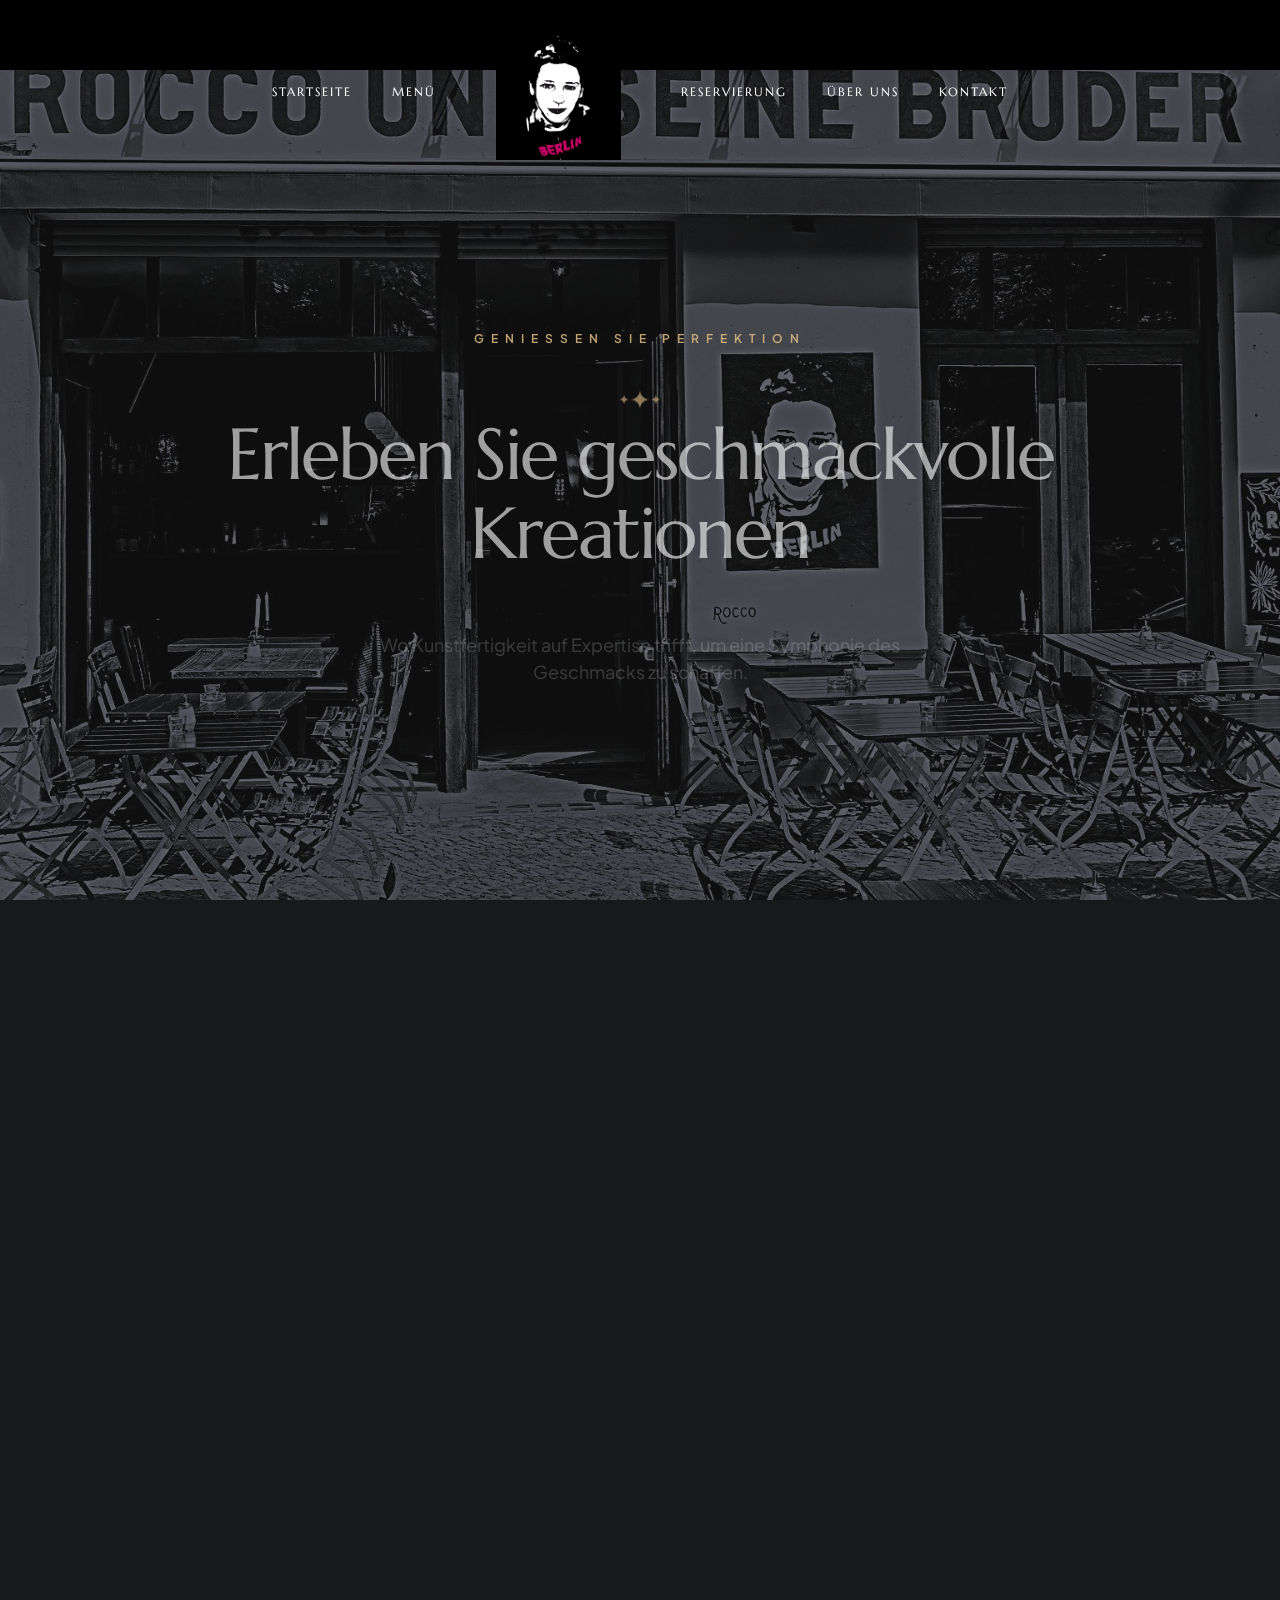
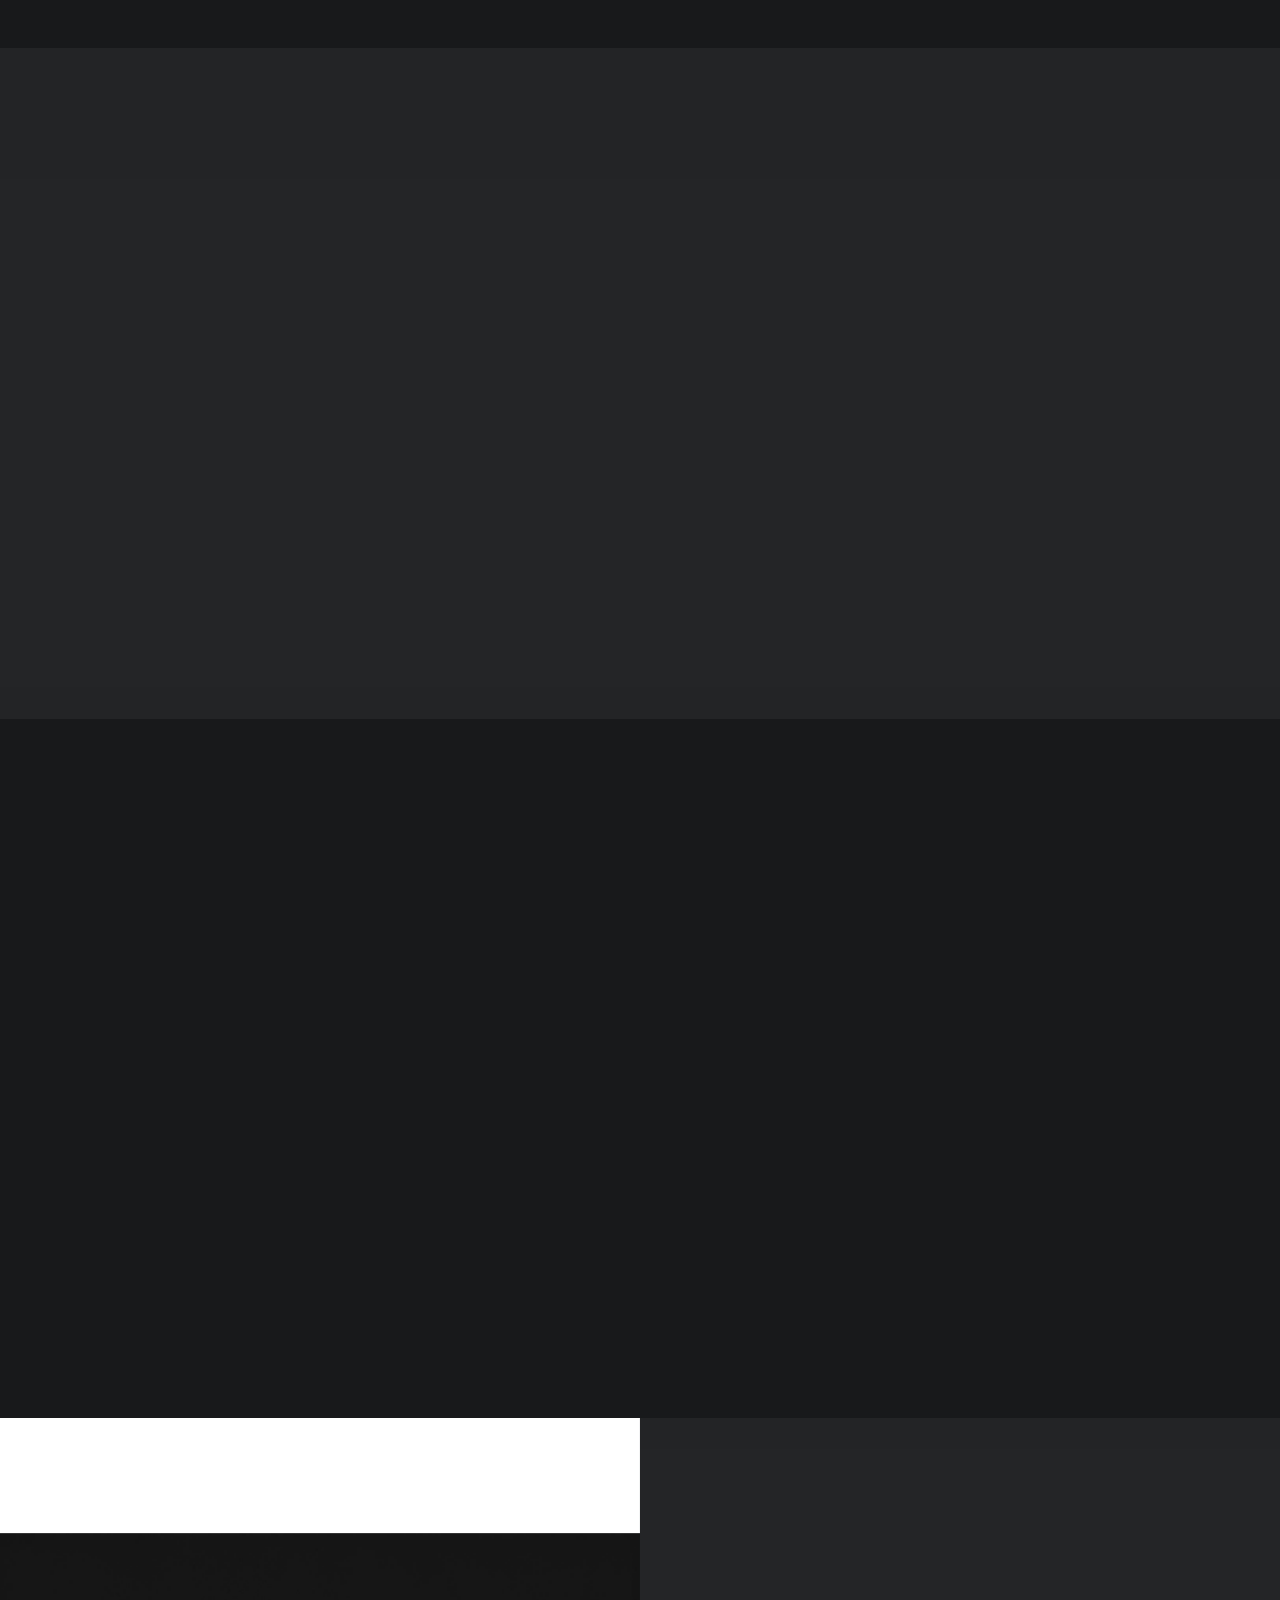
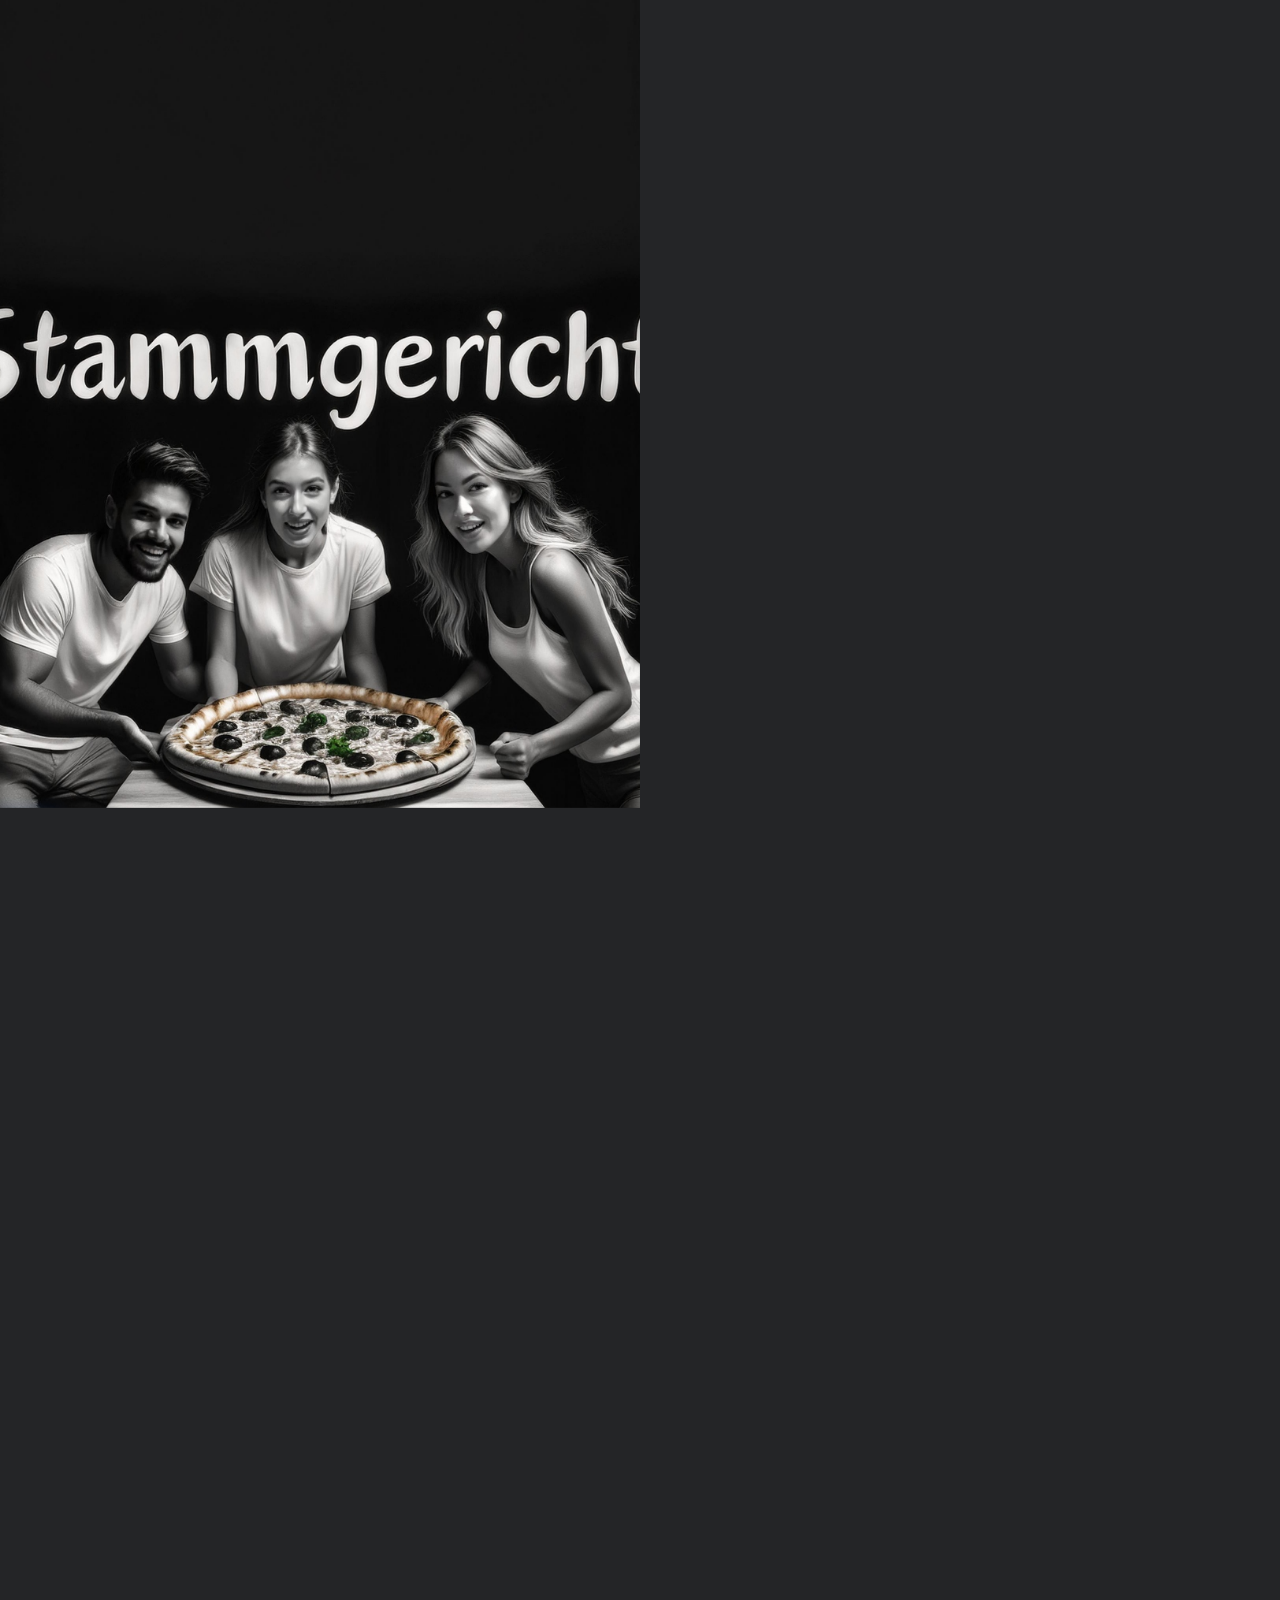
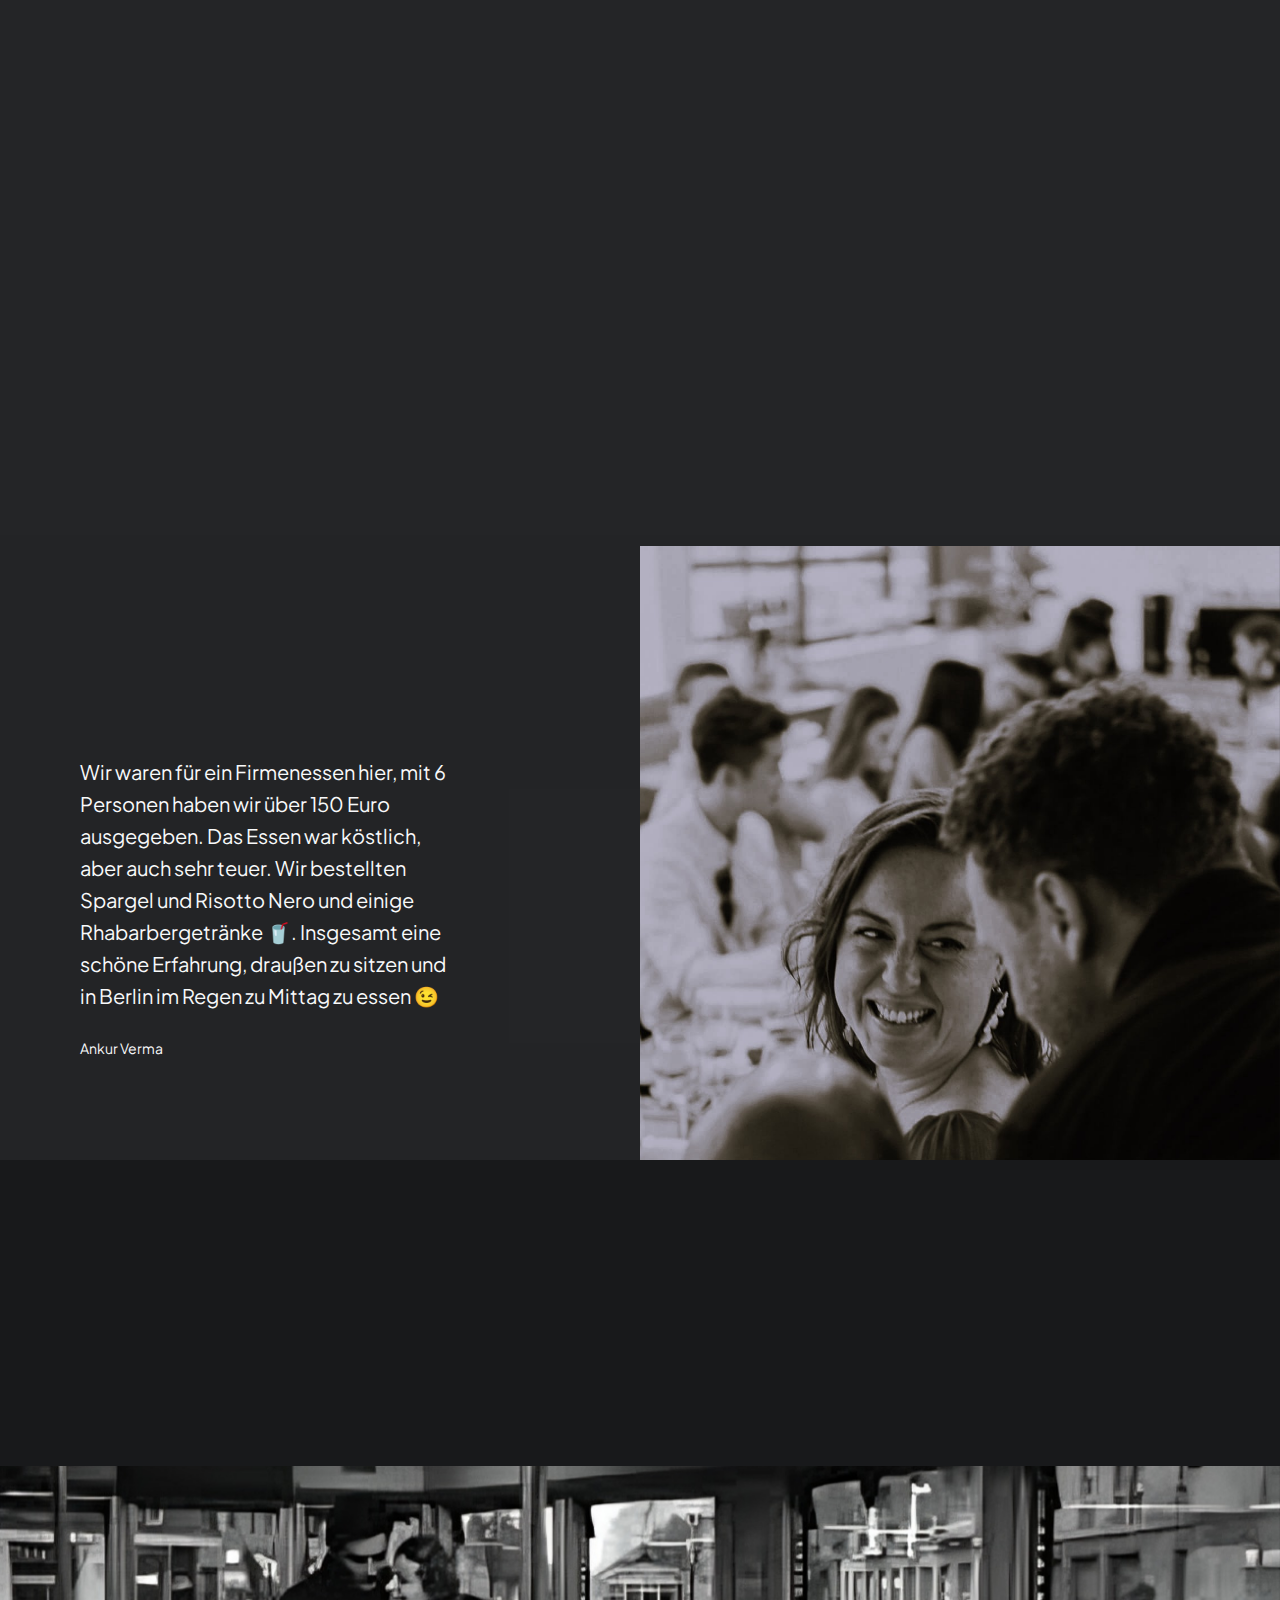
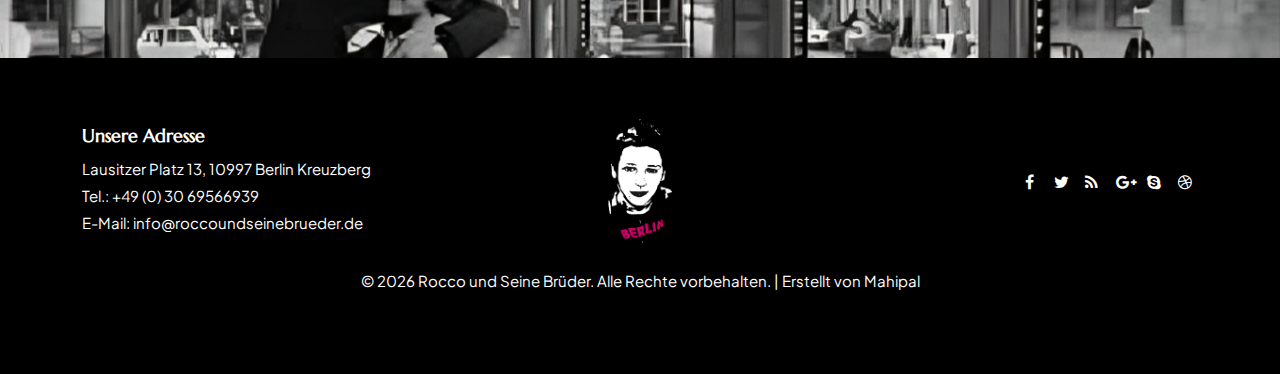
==== commit 2cb66902: ""Updated bg-side-3.jpg image and modified HTML structure in index.html"" ====
--- a/index.html
+++ b/index.html
@@ -463,13 +463,13 @@
         
       </section>
             <section class="side-bg no-top no-bottom text-light" aria-label="section" data-bgcolor="rgba(255, 255, 255, .05)">
-                <div class="col-lg-6 pull-right image-container jarallax">
+                <div class="image-container col-lg-6 offset-lg-6 h-100 top-0 jarallax" data-speed="-.2">
                     <img src="03_images/background/bg-side-3.jpg" class="jarallax-img" alt="">
                 </div>
 
                 <div class="container-fluid">
                     <div class="row-fluid">
-                        <div class="col-lg-6 offset-lg-6">
+                        <div class="col-lg-5">
                             <div class="padding80">
                                 <div class="text-center">
                                     <h5 class="uptitle wow fadeInUp">Kunden</h5>
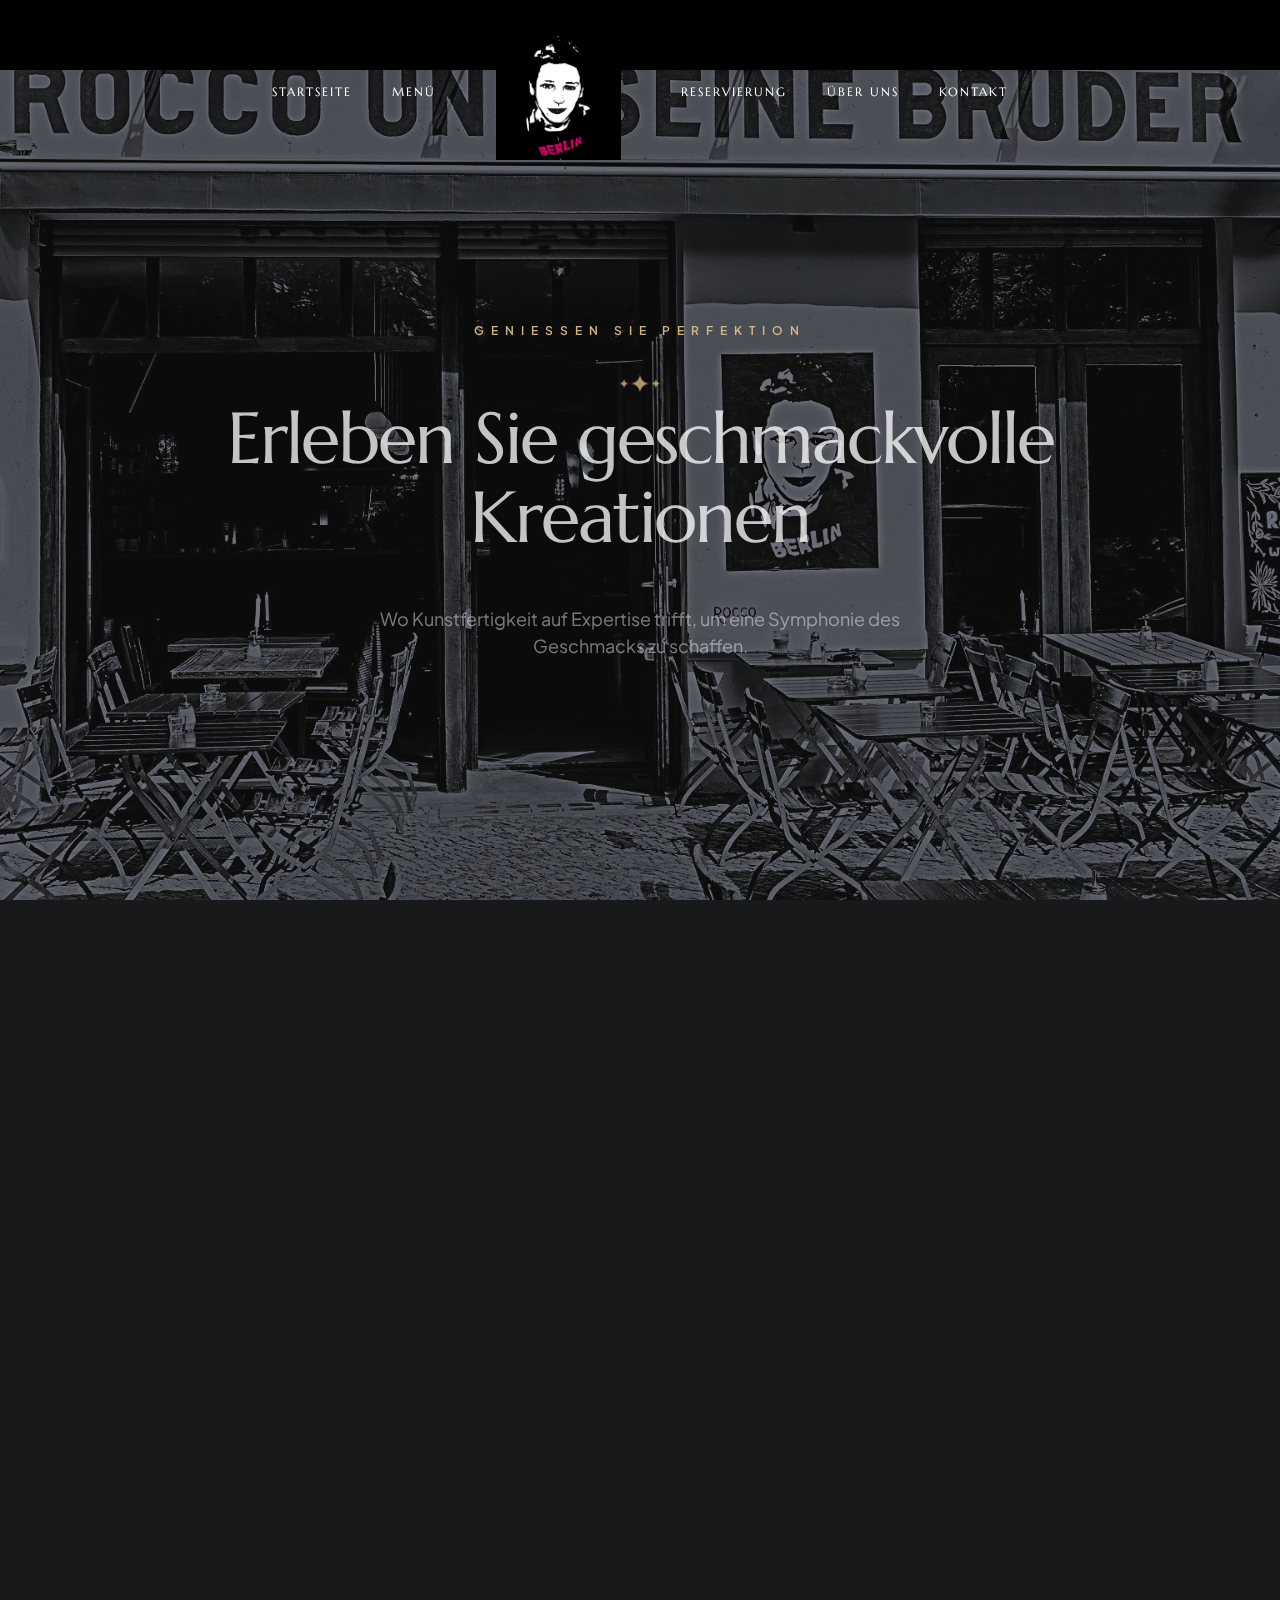
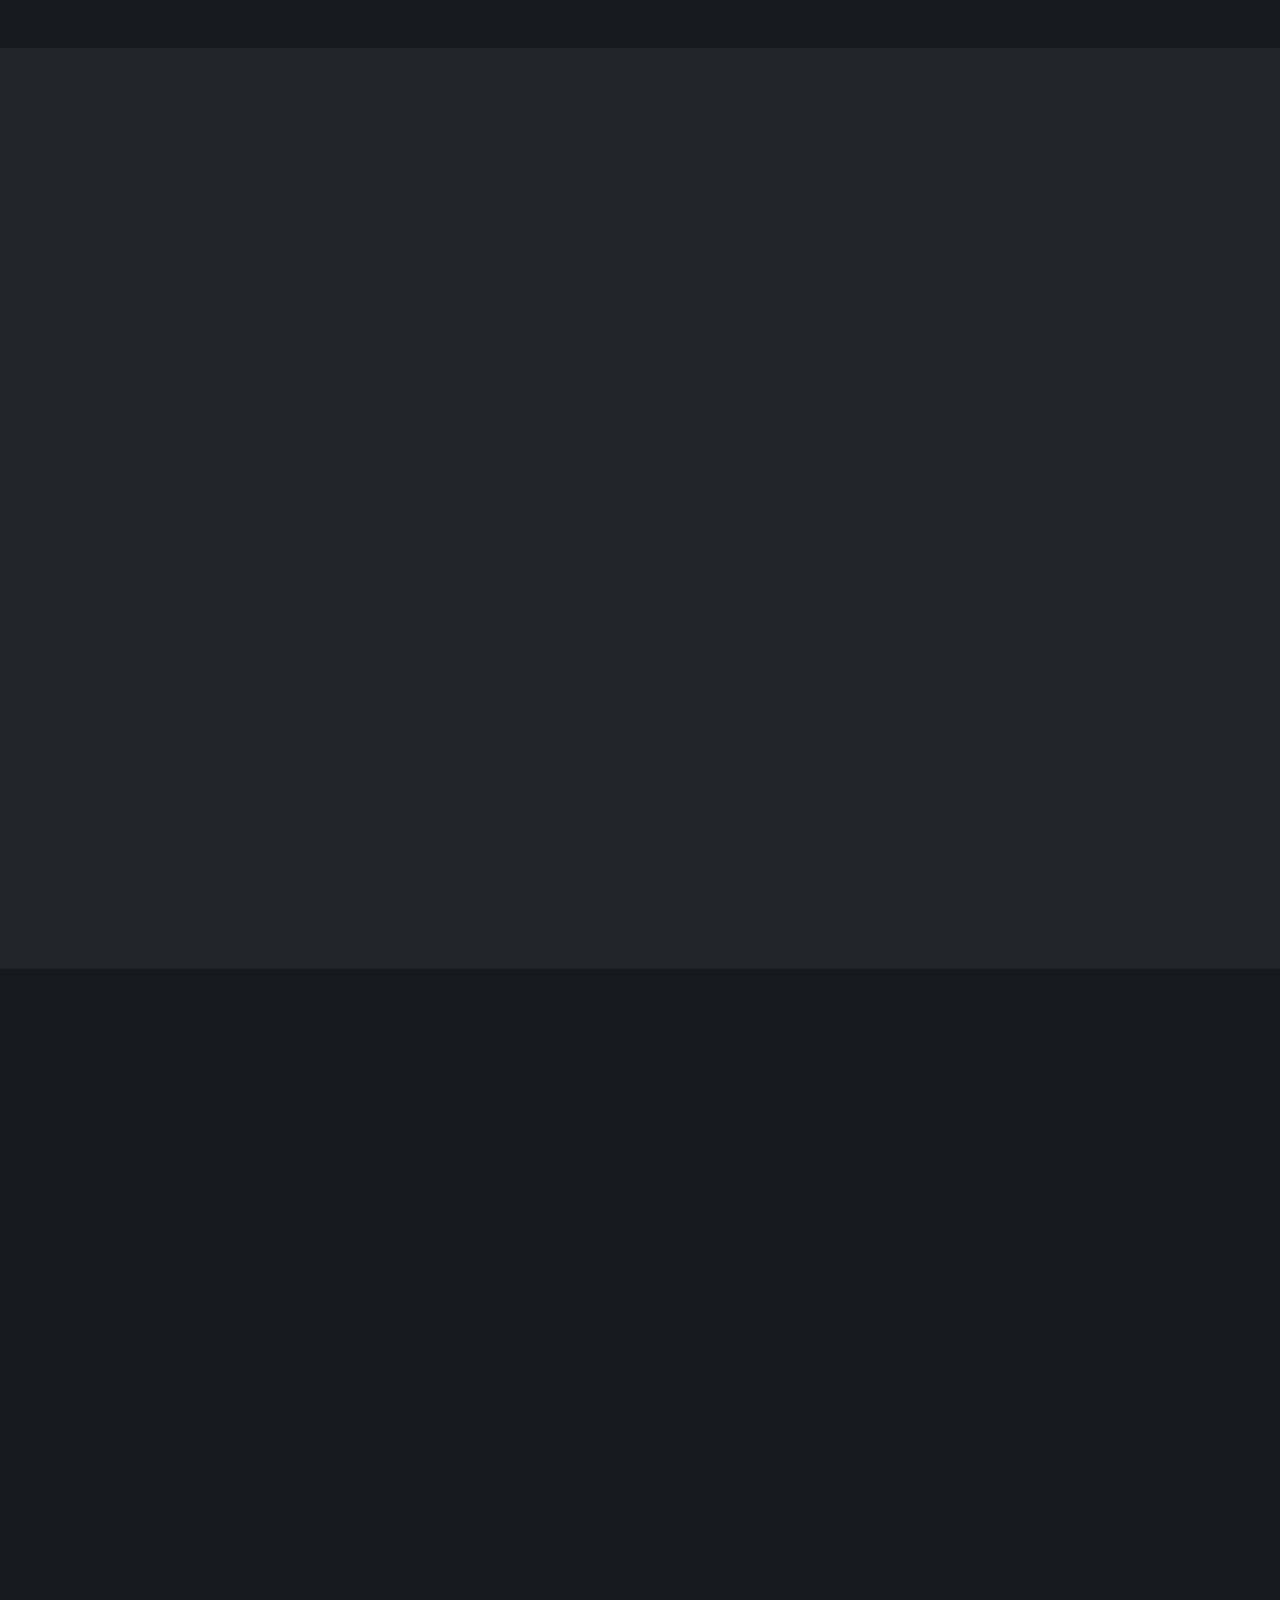
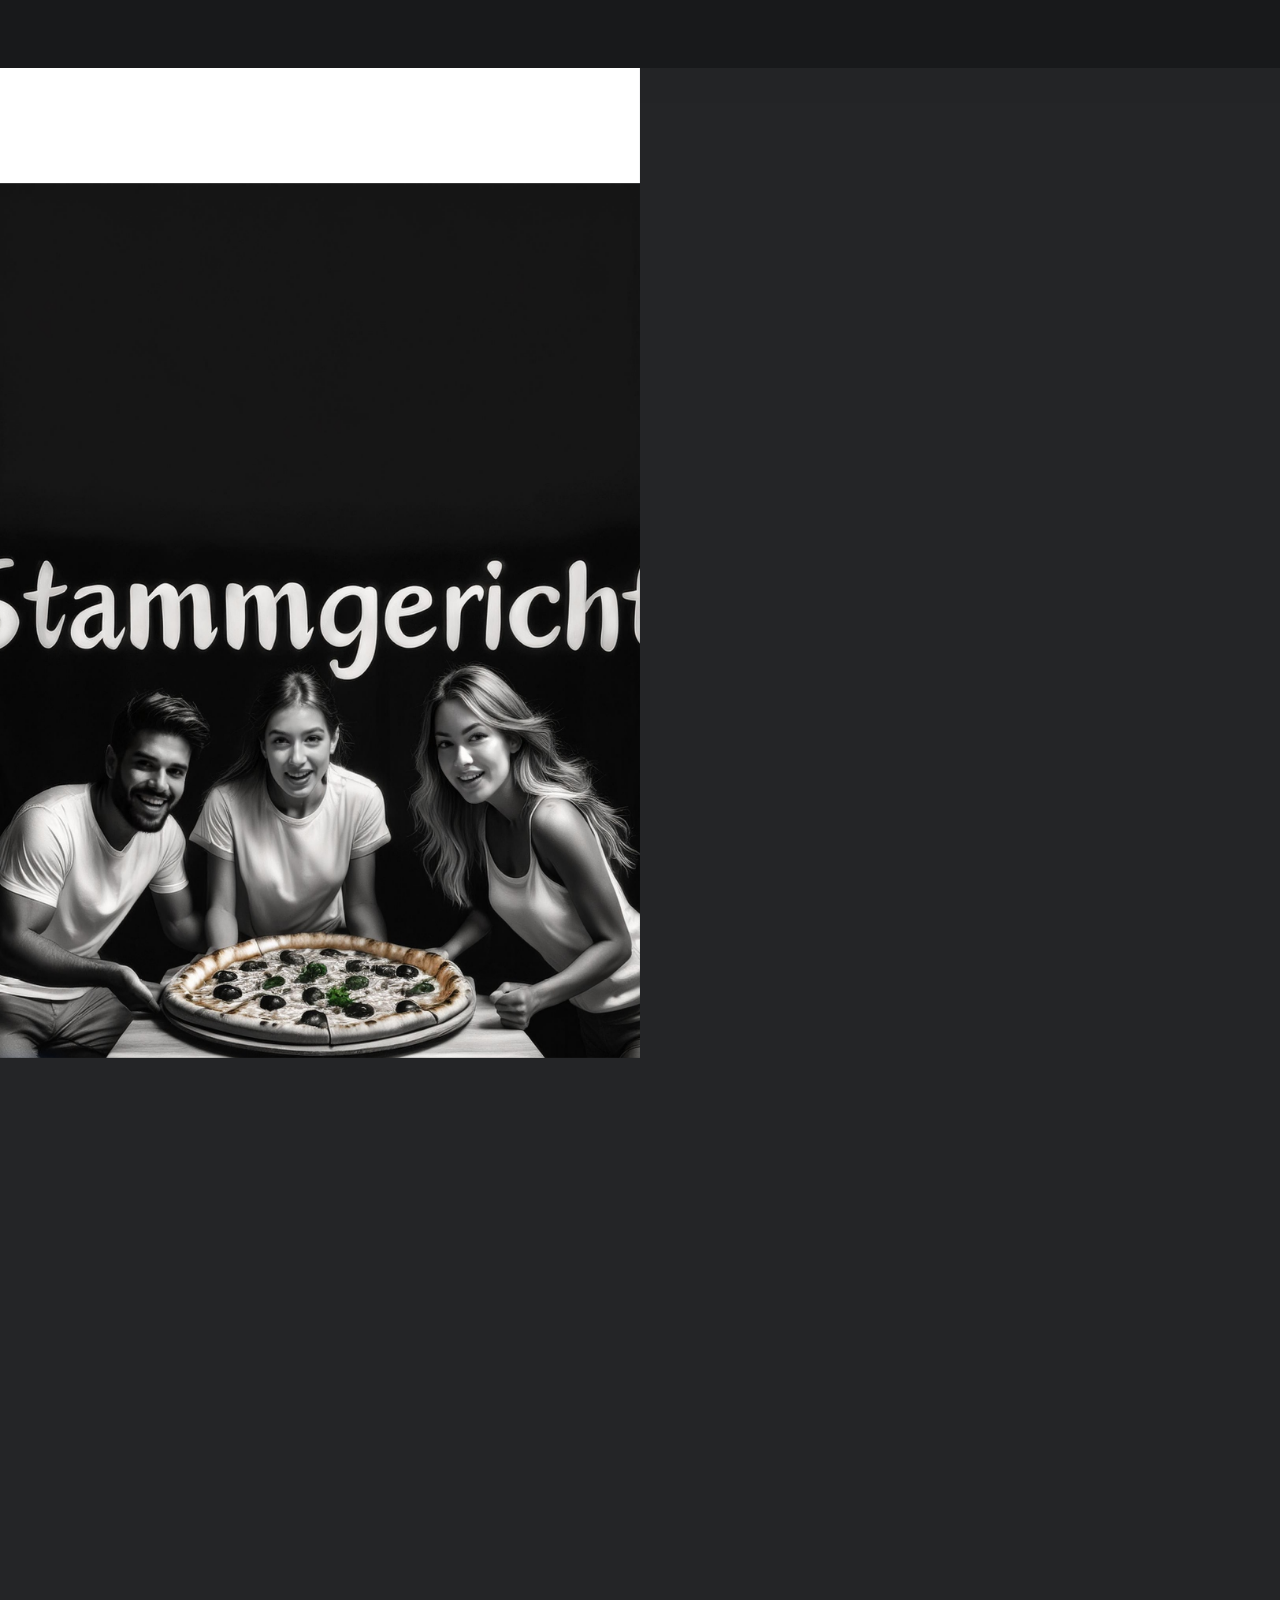
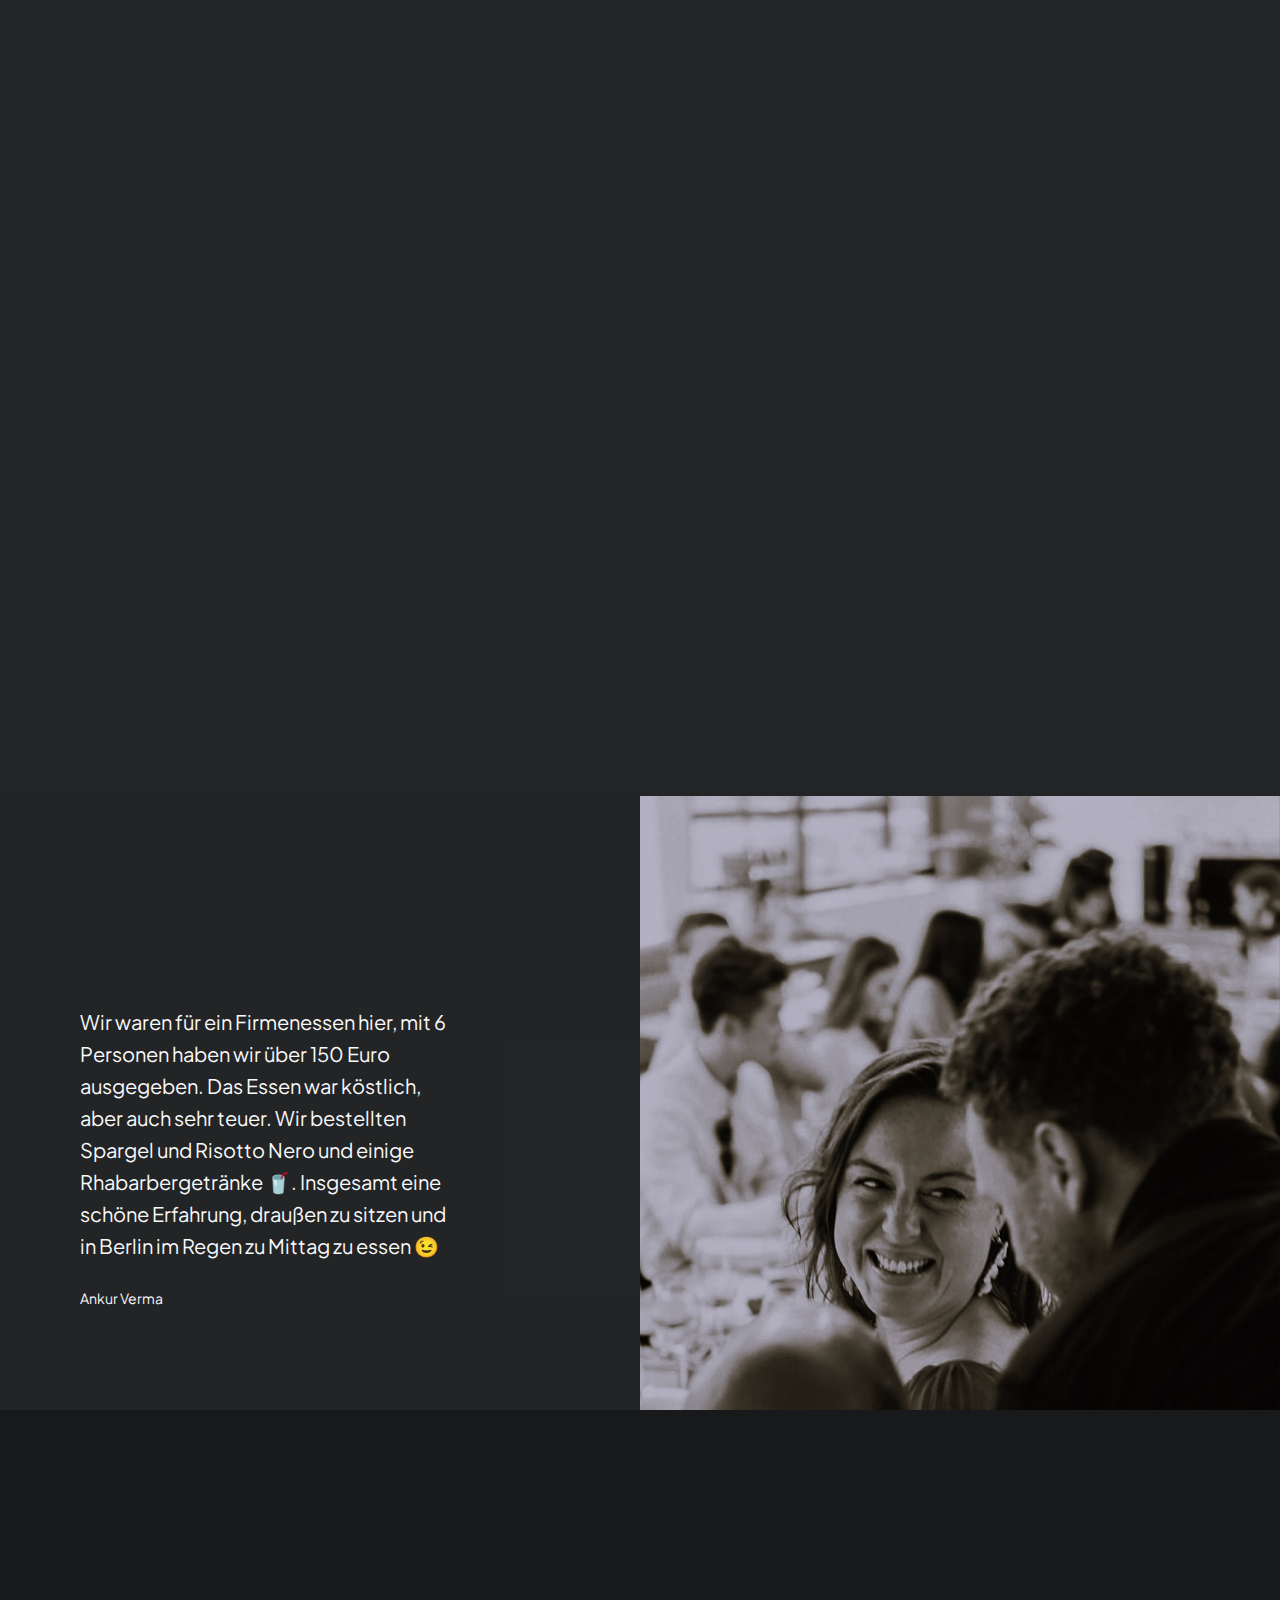
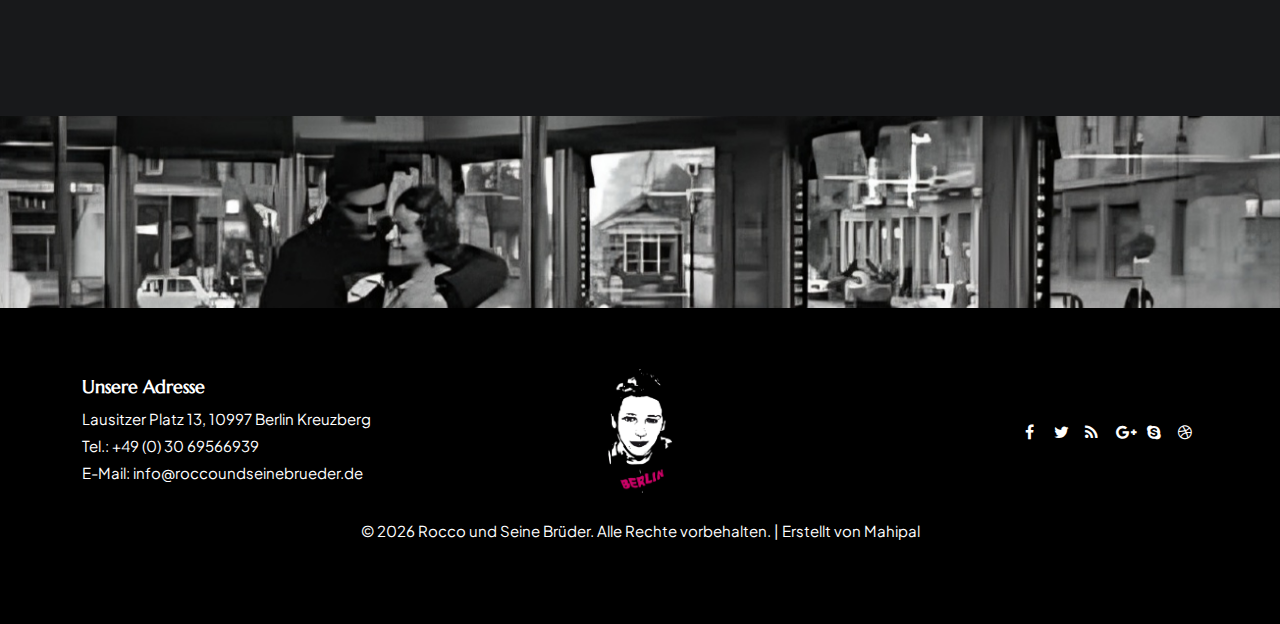
==== commit 9db2e338: ""Updated about.html and index.html: changed headings, paragraphs, and text content."" ====
--- a/index.html
+++ b/index.html
@@ -290,11 +290,11 @@
                 <div class="container">
                     <div class="row gx-5 align-items-center">
                         <div class="col-lg-6">
-                            <h5 class="uptitle wow fadeInUp">Entdecken</h5>
-                            <h2 class="wow fadeInUp">Unsere Geschichte</h2>
-                            <p class="lead wow fadeInUp">Willkommen bei ROCCO UND SEINE BRÜDER - Café, Bar & Restaurant, Ihrem neuen kulinarischen Zuhause im Herzen von Berlin Kreuzberg. An der historischen Lausitzer Platz 13, 10997, entführt unser Restaurant Sie auf eine Reise ins Italien der 1960er Jahre, inspiriert von dem legendären Filmklassiker Rocco und seine Brüder.</p>
-
-                            <p class="wow fadeInUp">Unsere Geschichte beginnt mit der Liebe zur italienischen Küche und dem Wunsch, die authentischen Aromen und die herzliche Gastfreundschaft Italiens nach Berlin zu bringen. Bei ROCCO UND SEINE BRÜDER kombinieren wir traditionelle Rezepte mit modernen Akzenten, um Ihnen ein unvergleichliches Geschmackserlebnis zu bieten. Ob Sie einen gemütlichen Cappuccino am Morgen, ein Glas feinen Wein am Abend oder ein vollwertiges italienisches Menü genießen möchten – bei uns finden Sie alles, was das Herz begehrt.</p>
+                            <h5 class="uptitle wow fadeInUp">"Wer von Euch ist eigentlich Rocco?"</h5>
+                            <h2 class="wow fadeInUp"> Die Frage wird uns oft geste lt. Die Antwort: Wir a le. </h2>
+                            <p class="lead wow fadeInUp">Den Namen „Rocco und seine Brüder" haben wir dem gleichnamigen italienischen Schwarzweiß-Kultfilm des legendären Regisseurs Luchino Visconti entlehnt. Seine Hauptfigur Rocco Parondi, die Alain Delon den schauspielerischen Durchbruch brachte, verkörpert unsere Überzeugung: Der familiäre Zusammenhalt ist das höchste Gut. Dafür stehen wir, die Familie Behadini, heute schon in zweiter Generation und das nicht nur mit unseren Brüdern, sondern auch mit unseren Schwestern und unserem gesamten Team in Service & Küche. Fühlt Euch in unserer Familie unter Freunden und genießt die lockere, entspannte Atmosphäre bei uns. Hier werden a le Speisen frisch und mit viel Liebe und Kreativität zubereitet. Das gilt für die Steinofenpizza ebenso wie für unsere PastaKreationen, Salate sowie Fisch- und Fleischgerichte. Übrigens: Auch ein Blick auf die Wochenkarte lohnt sich!</p>
+
+                            <p class="wow fadeInUp">Für die schne le Mittagspause bieten wir von Montag bis Freitag auch einen wöchentlich wechselnden Business Lunch an. Darf es auch ein Drink sein? Auf unserer Getränkekarte findet Ihr neben eisgekühlten Softdrinks & Säften, ausgesuchten Weinen und erfrischendem Bier vom Fass auch hausgemachte Cocktails. </p>
                         </div>
 
                         <div class="col-lg-6">
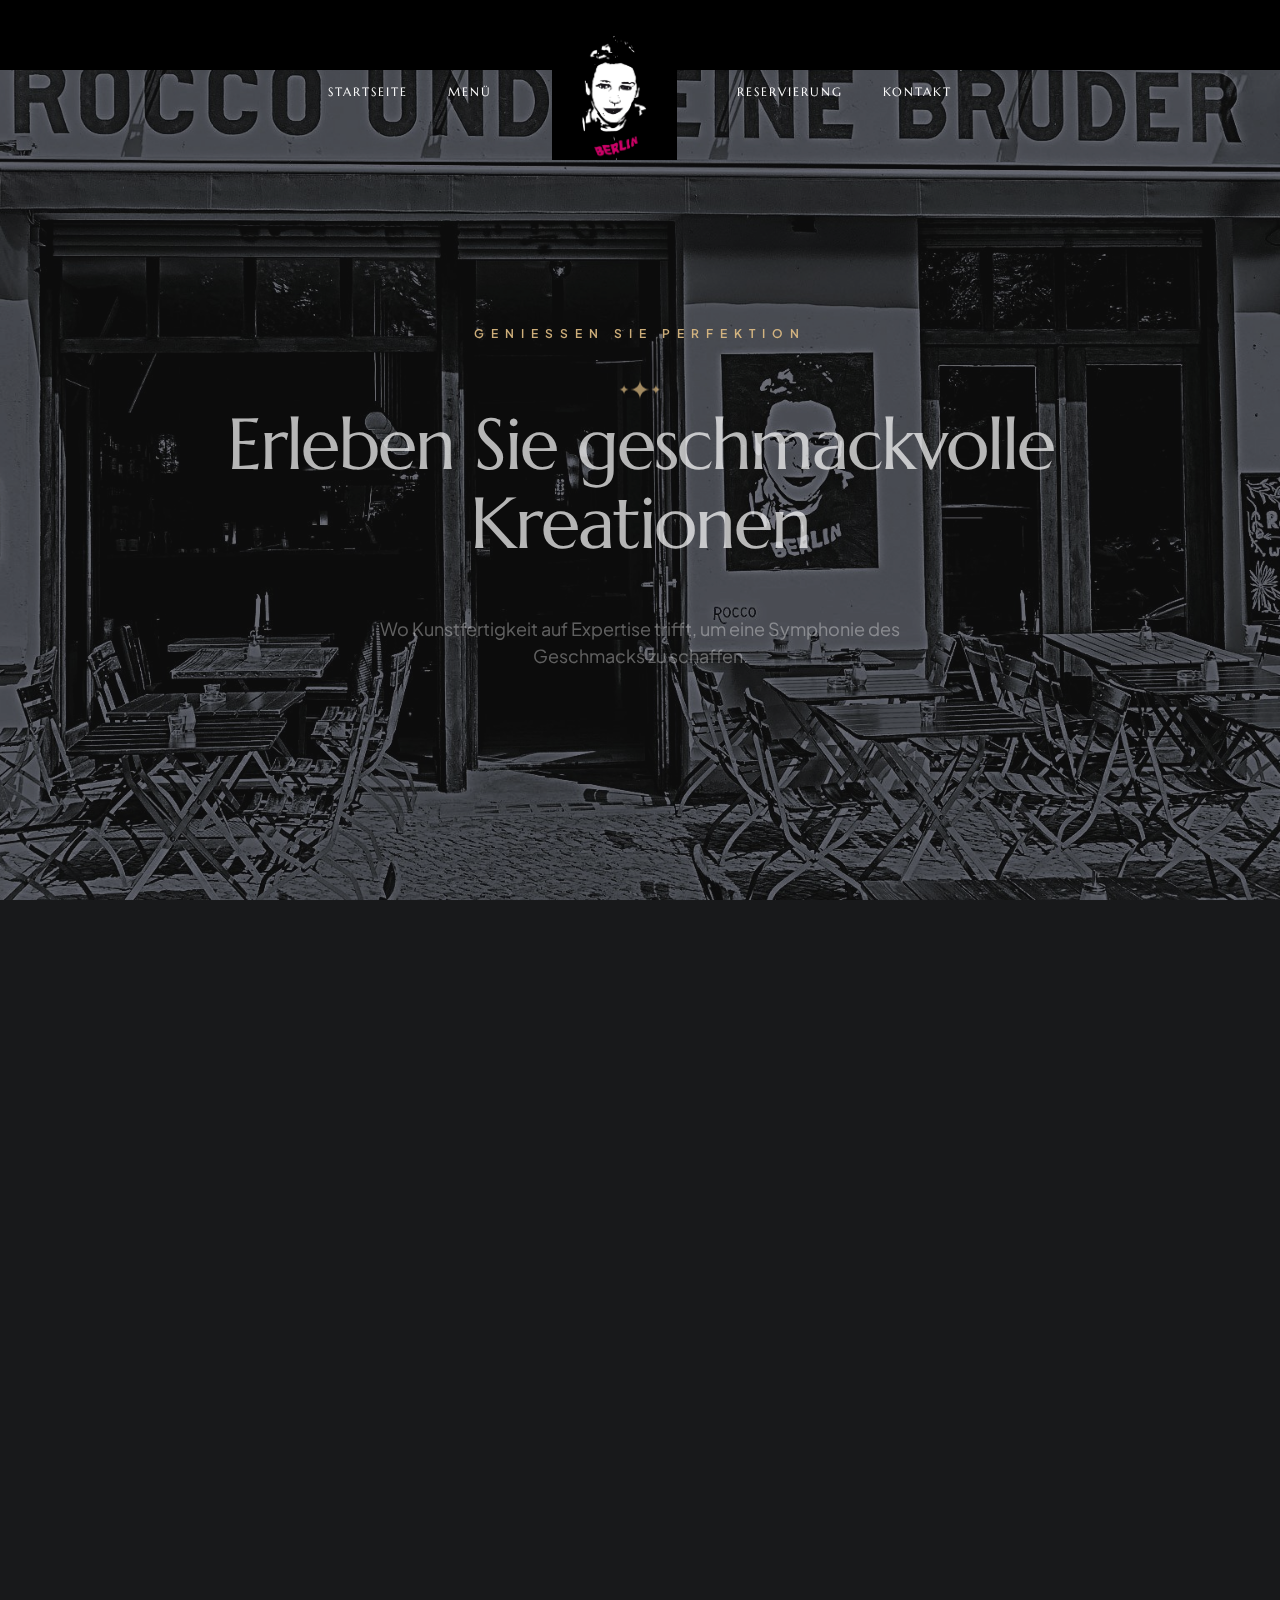
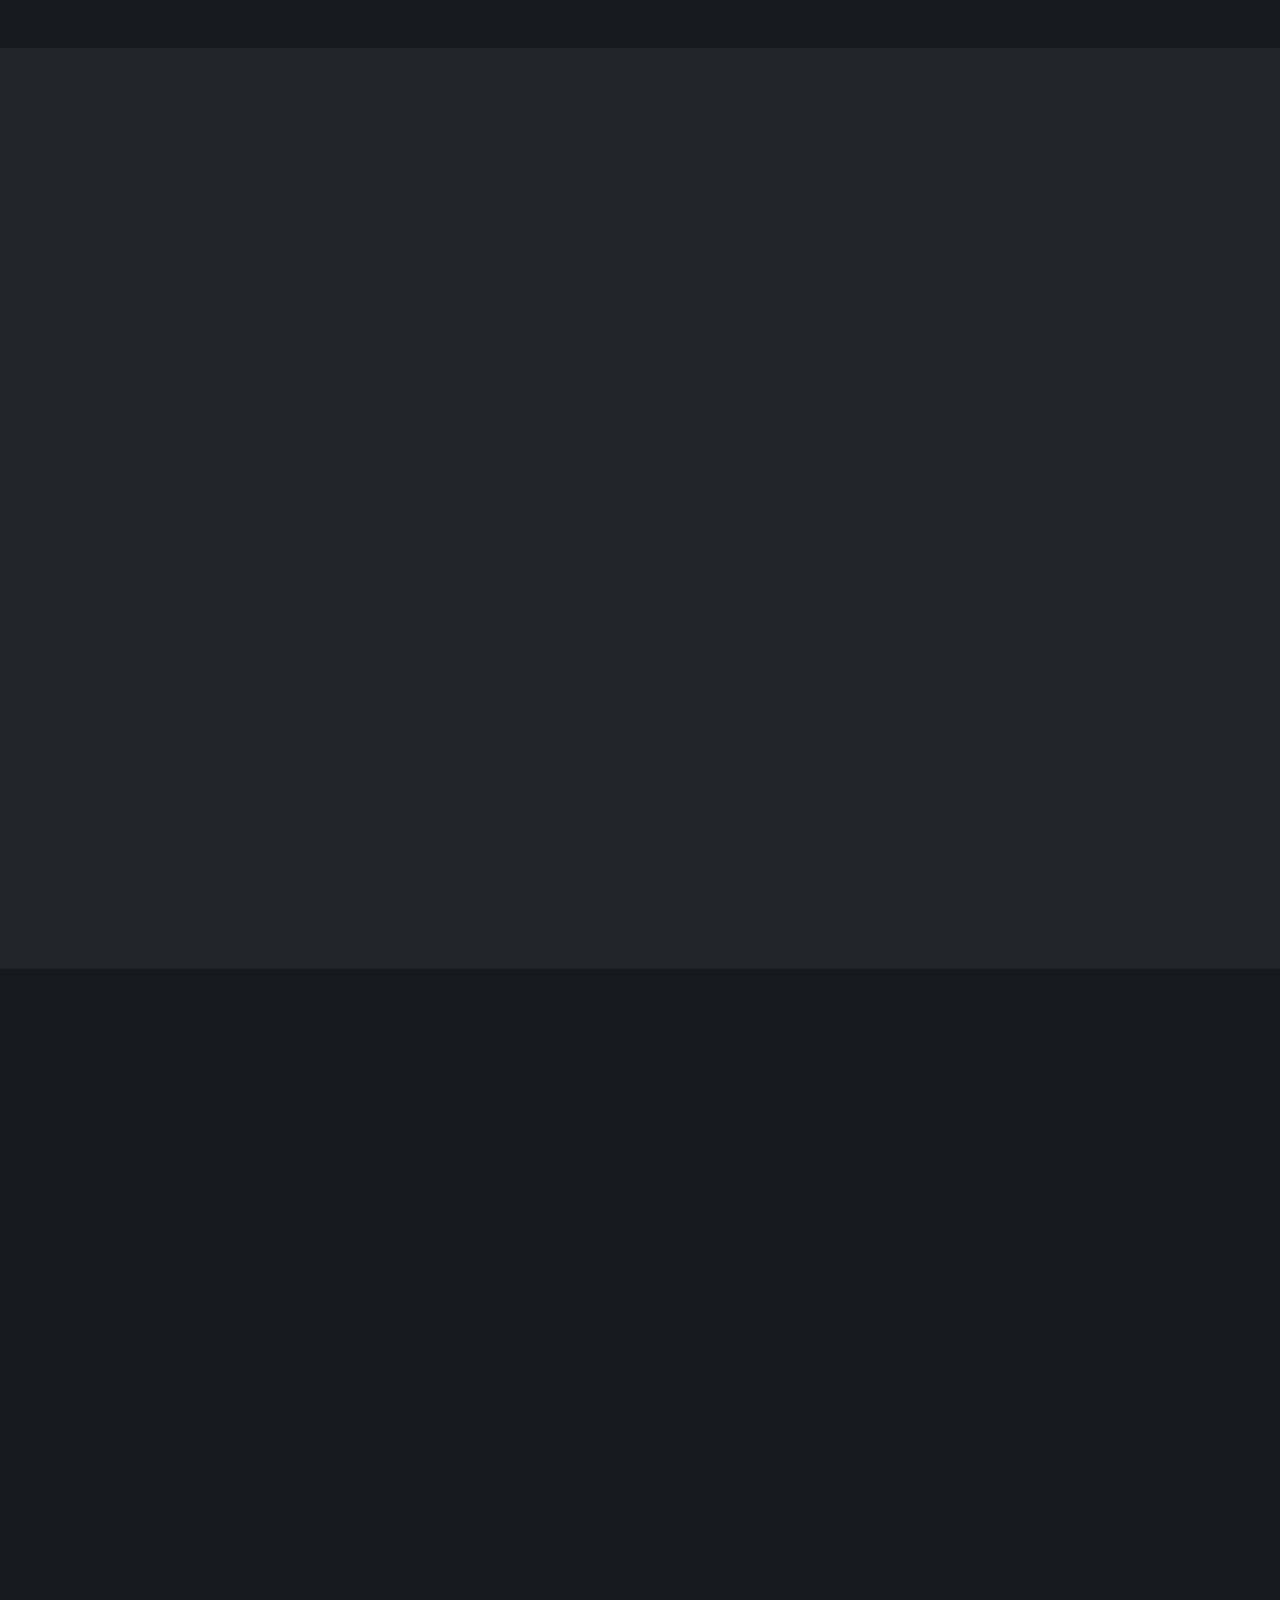
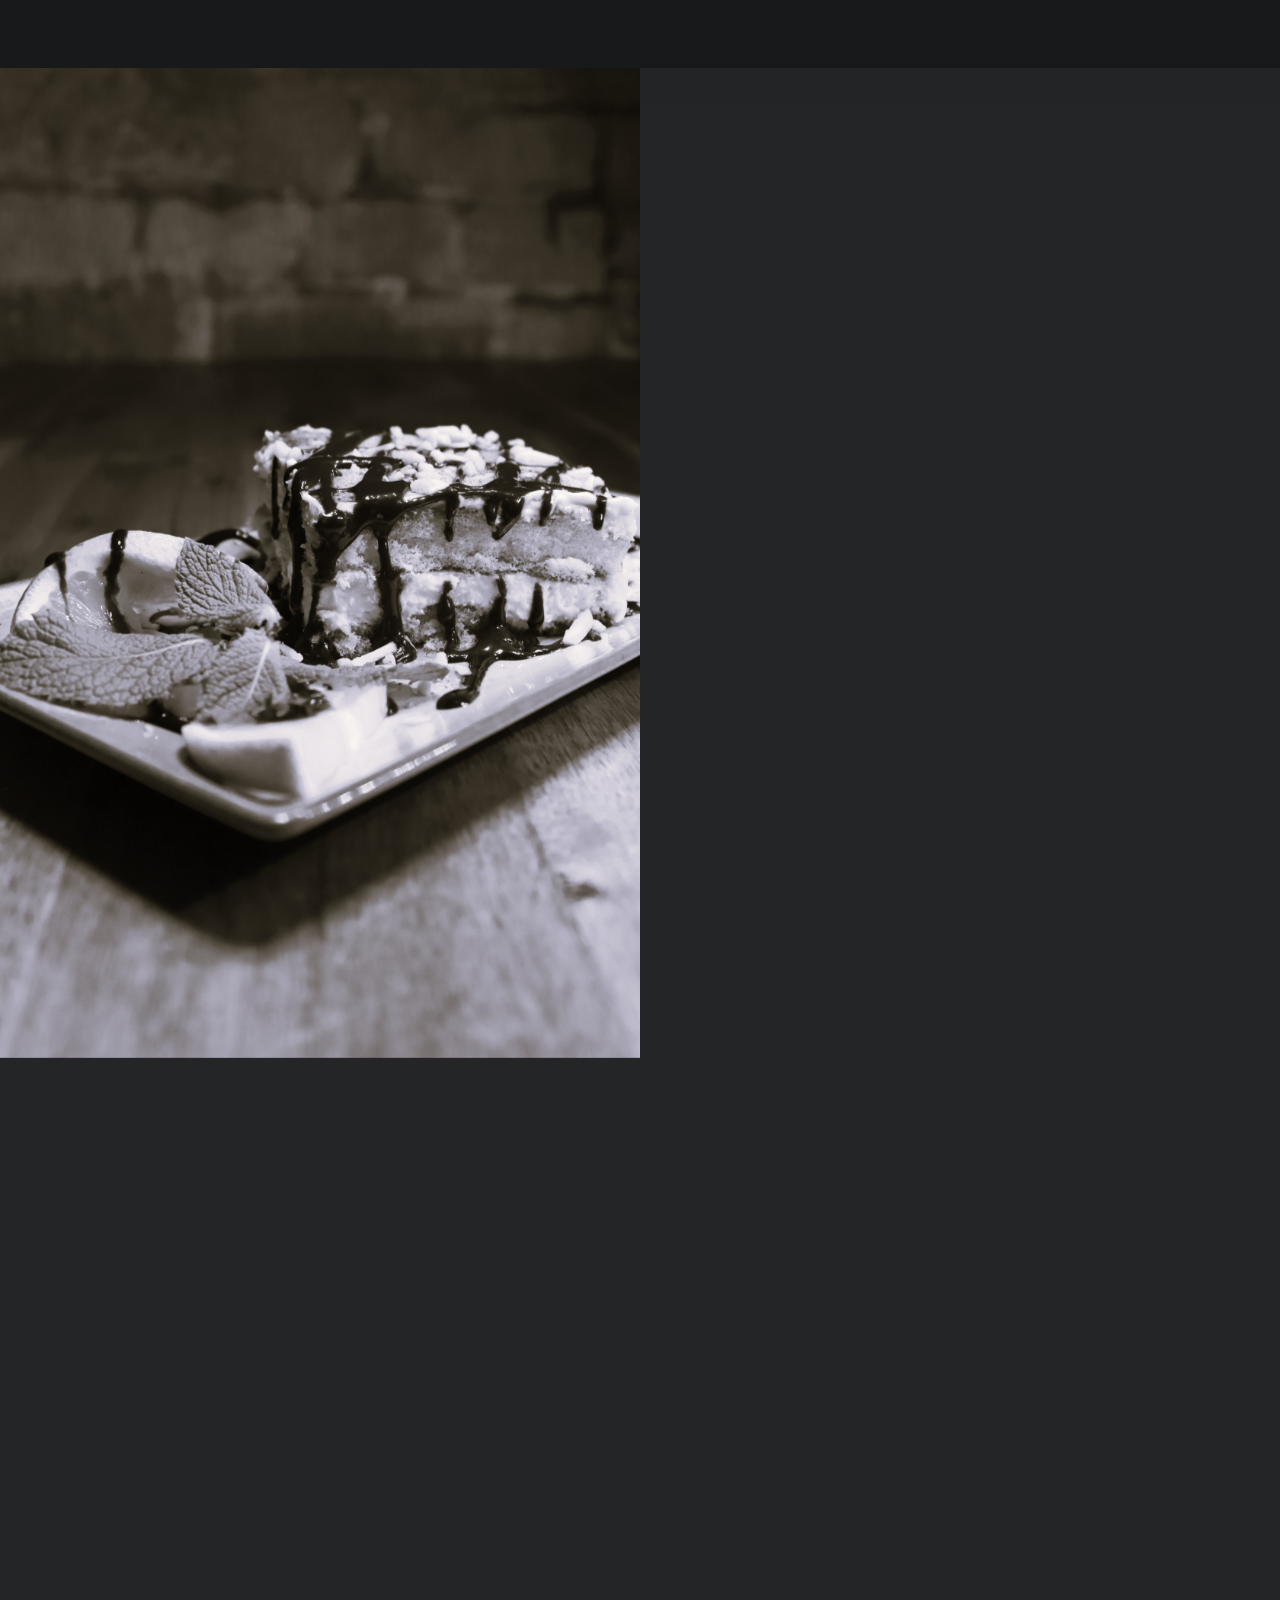
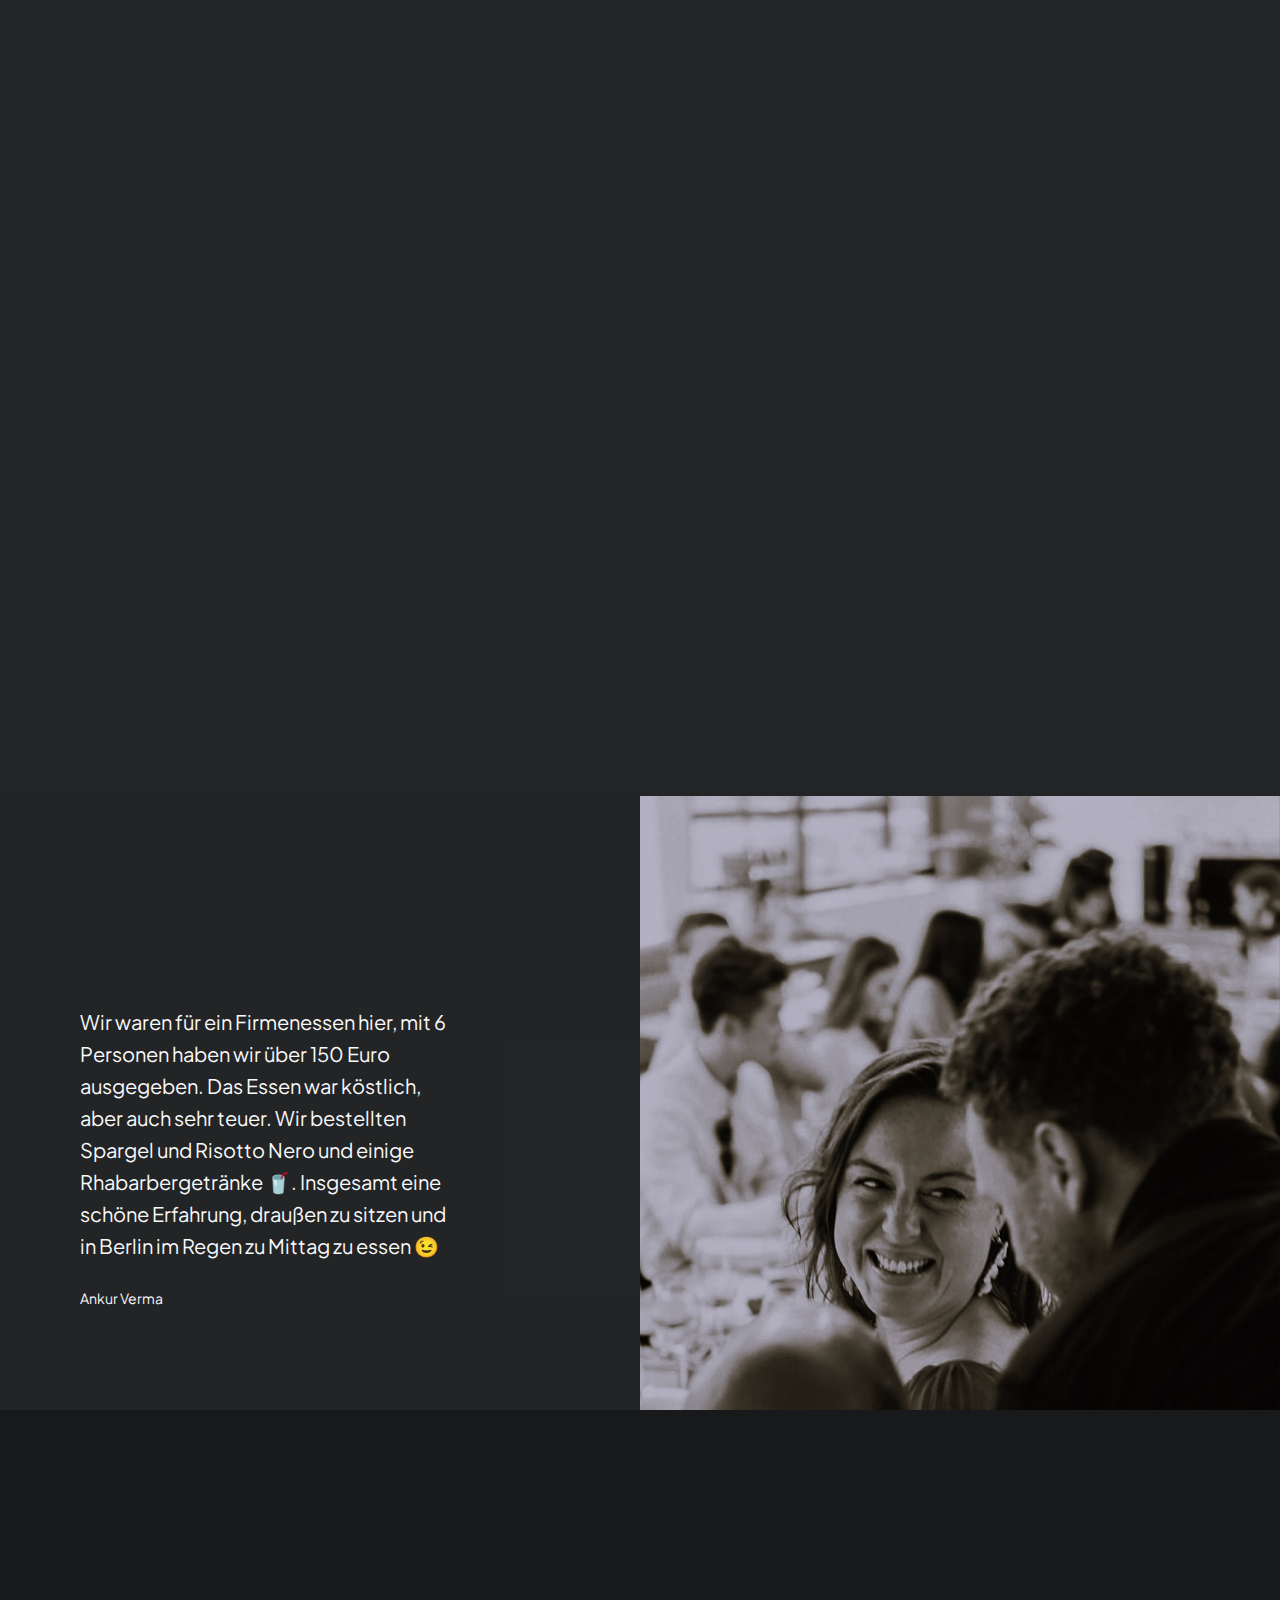
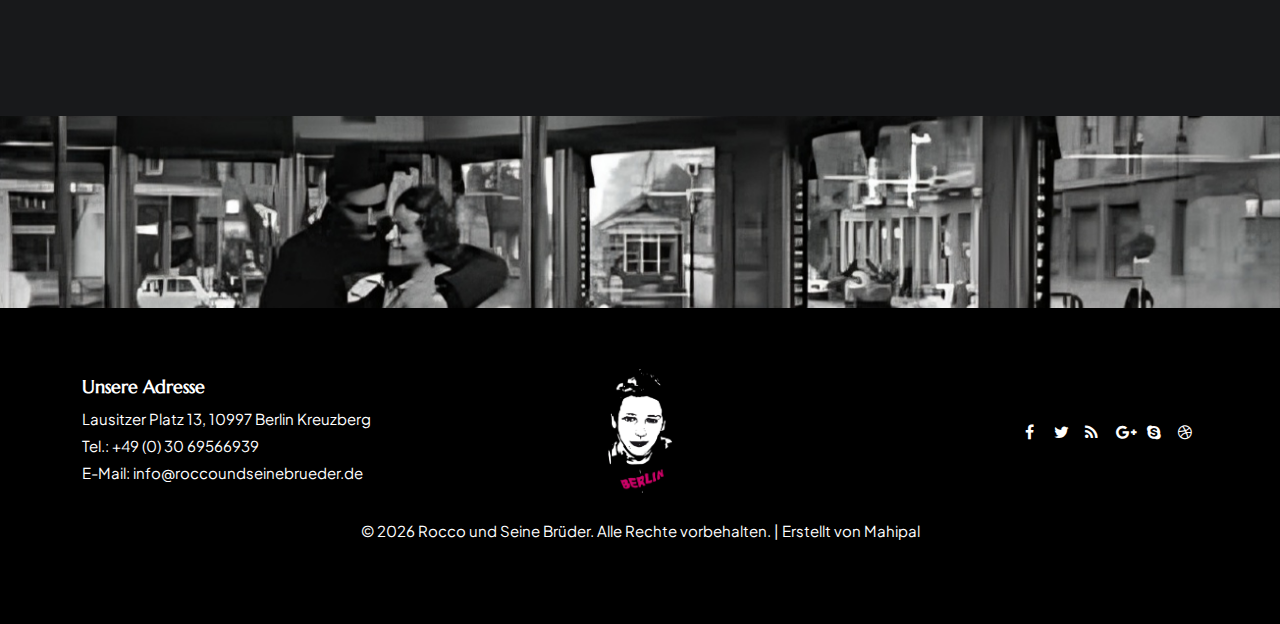
==== commit b3da9004: "Removed "Über uns" link from navigation menu in all HTML files, replacing it with an empty line." ====
--- a/index.html
+++ b/index.html
@@ -61,7 +61,7 @@
                                 <li><a href="index.html">Startseite</a></li>
                                 <li><a href="menu.html">Menü</a></li>
                                 <li><a href="booking.html">Reservierung</a></li>
-                                <li><a href="about.html">Über uns</a></li>
+                                
                                 <li><a href="contact.html">Kontakt</a></li>
                             </ul>
                         </nav>
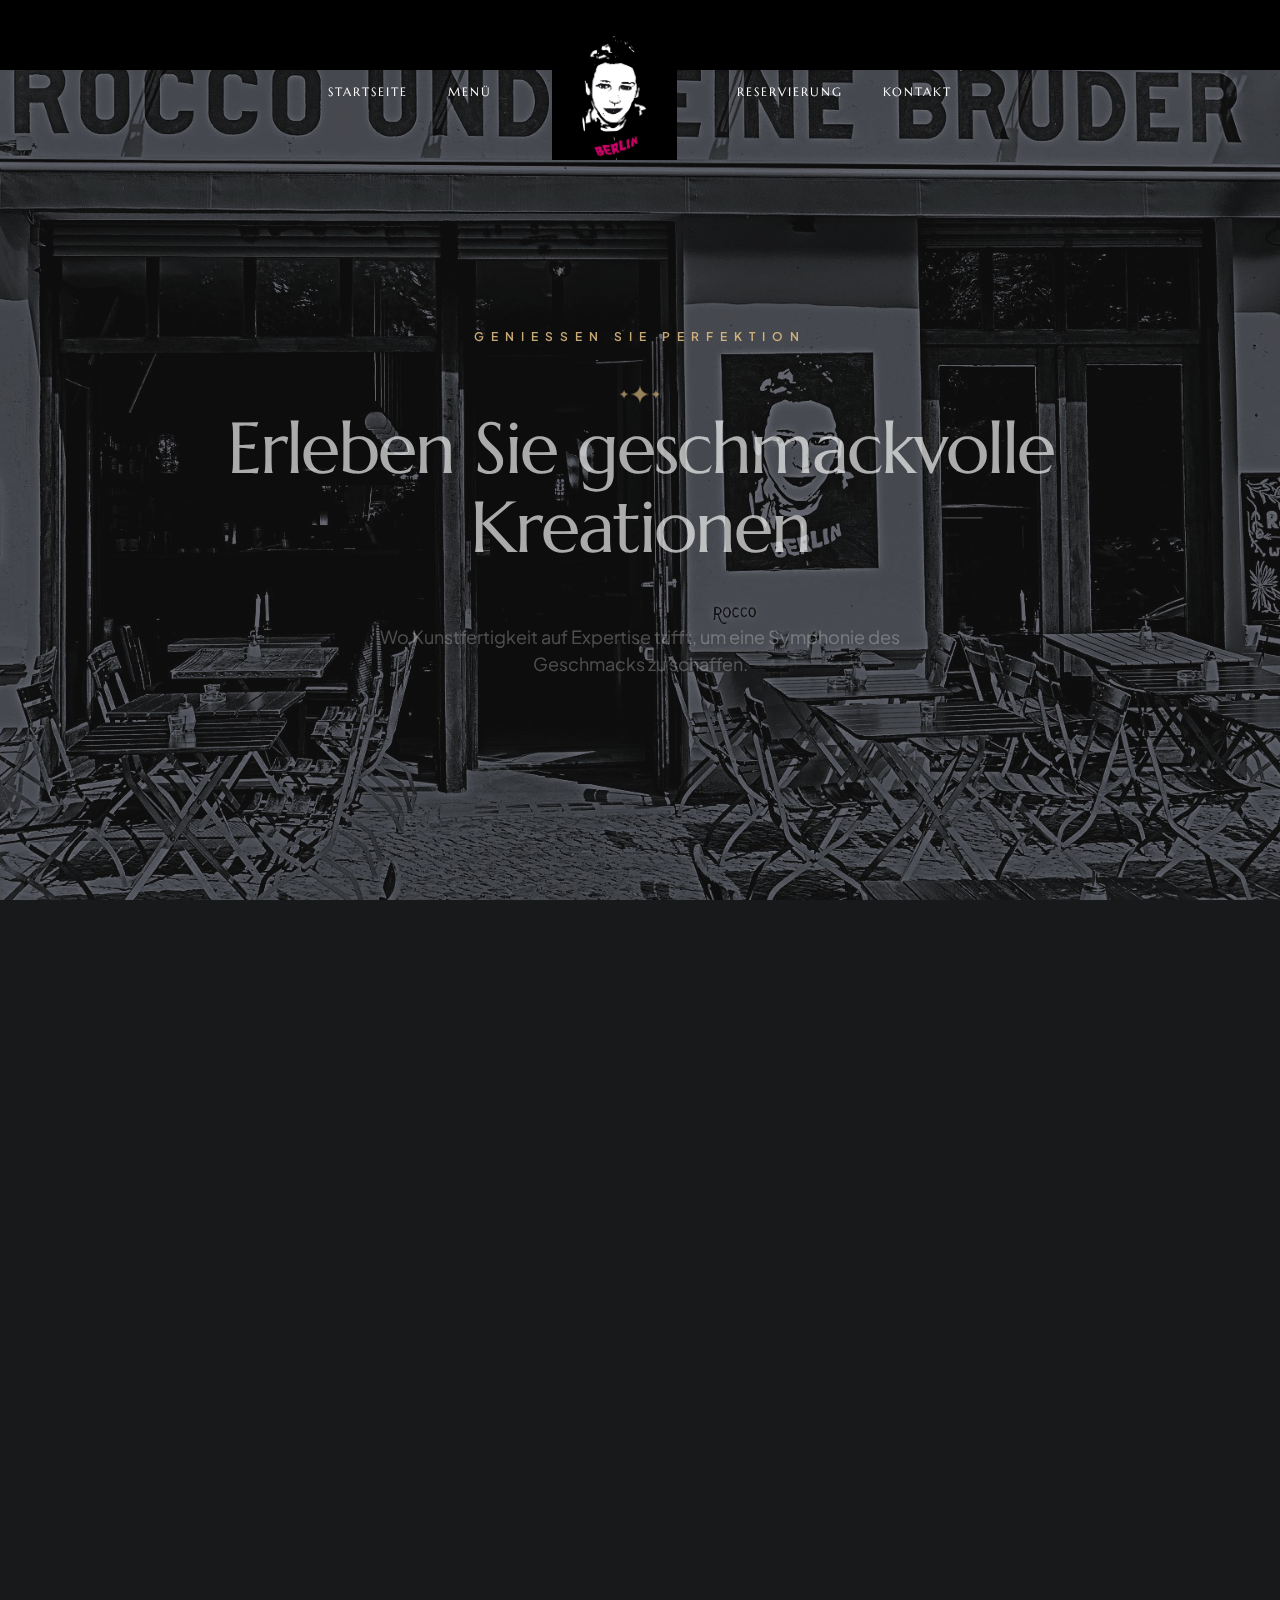
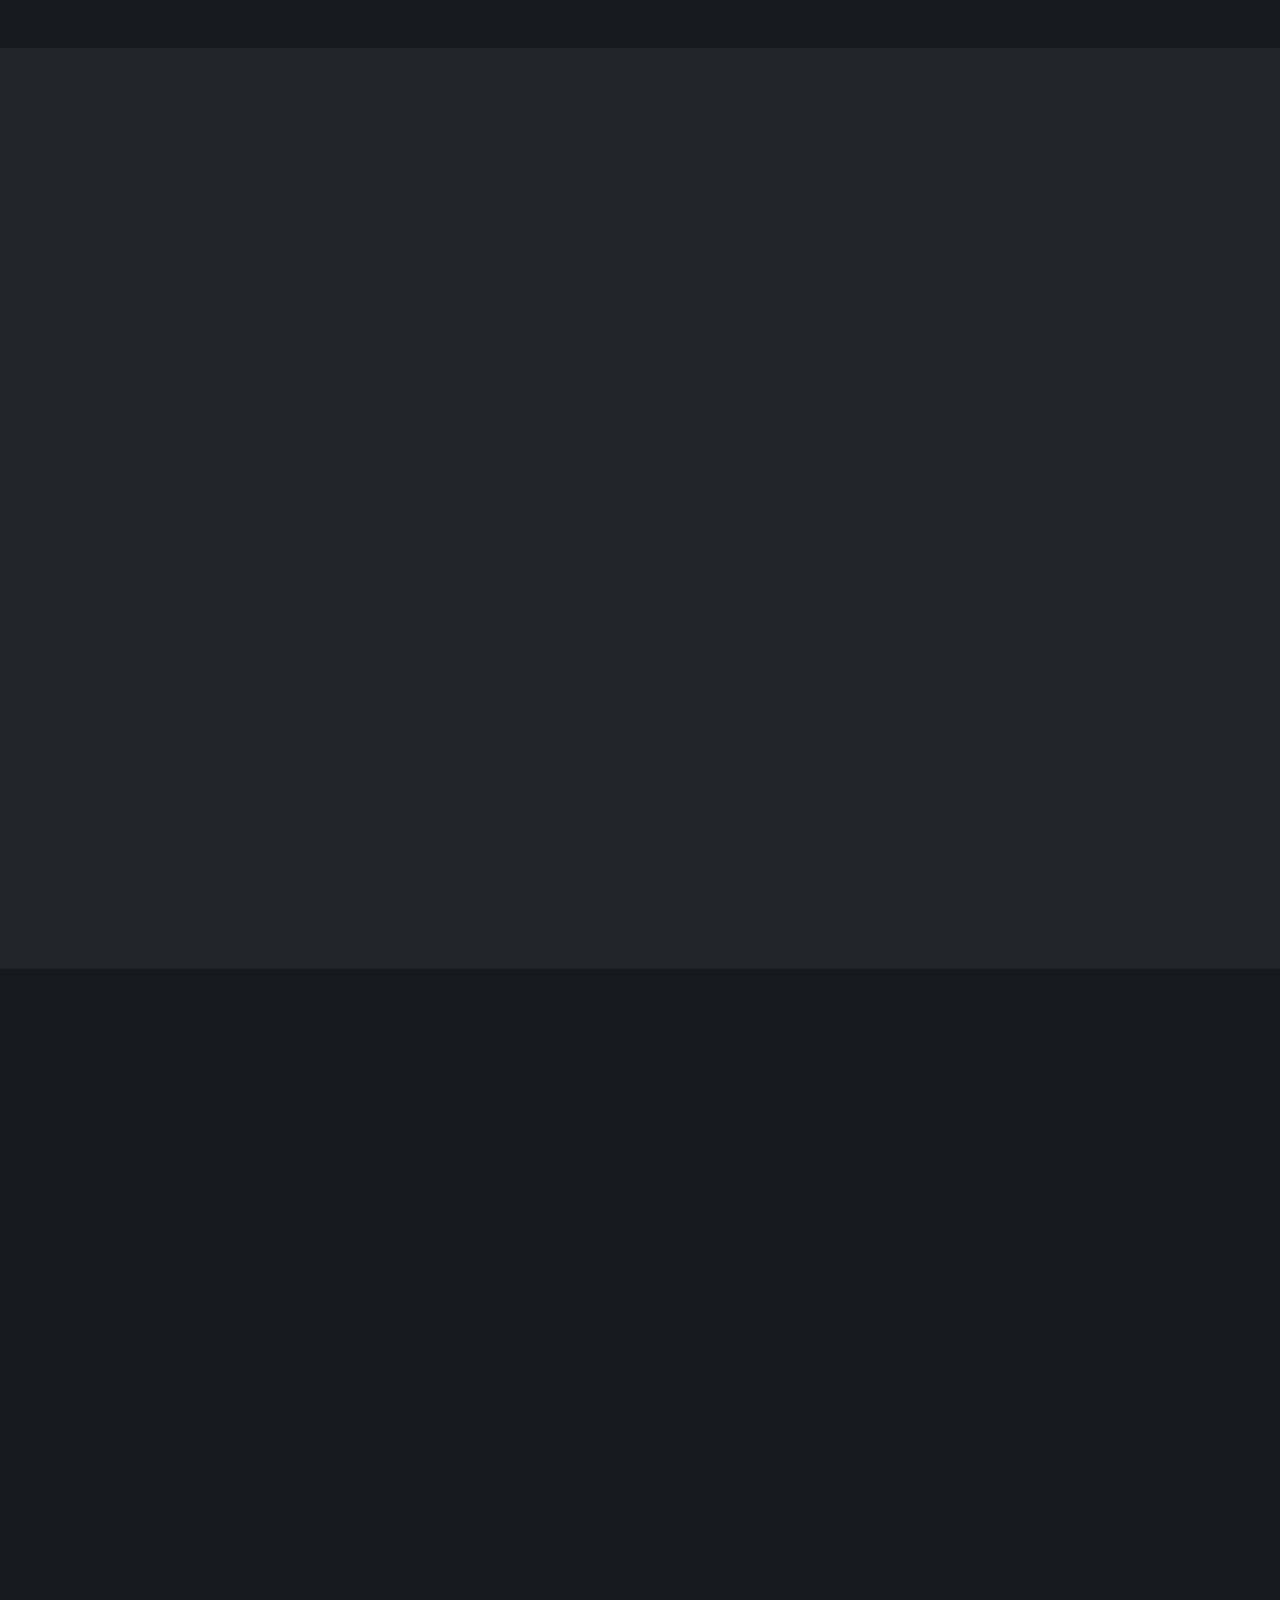
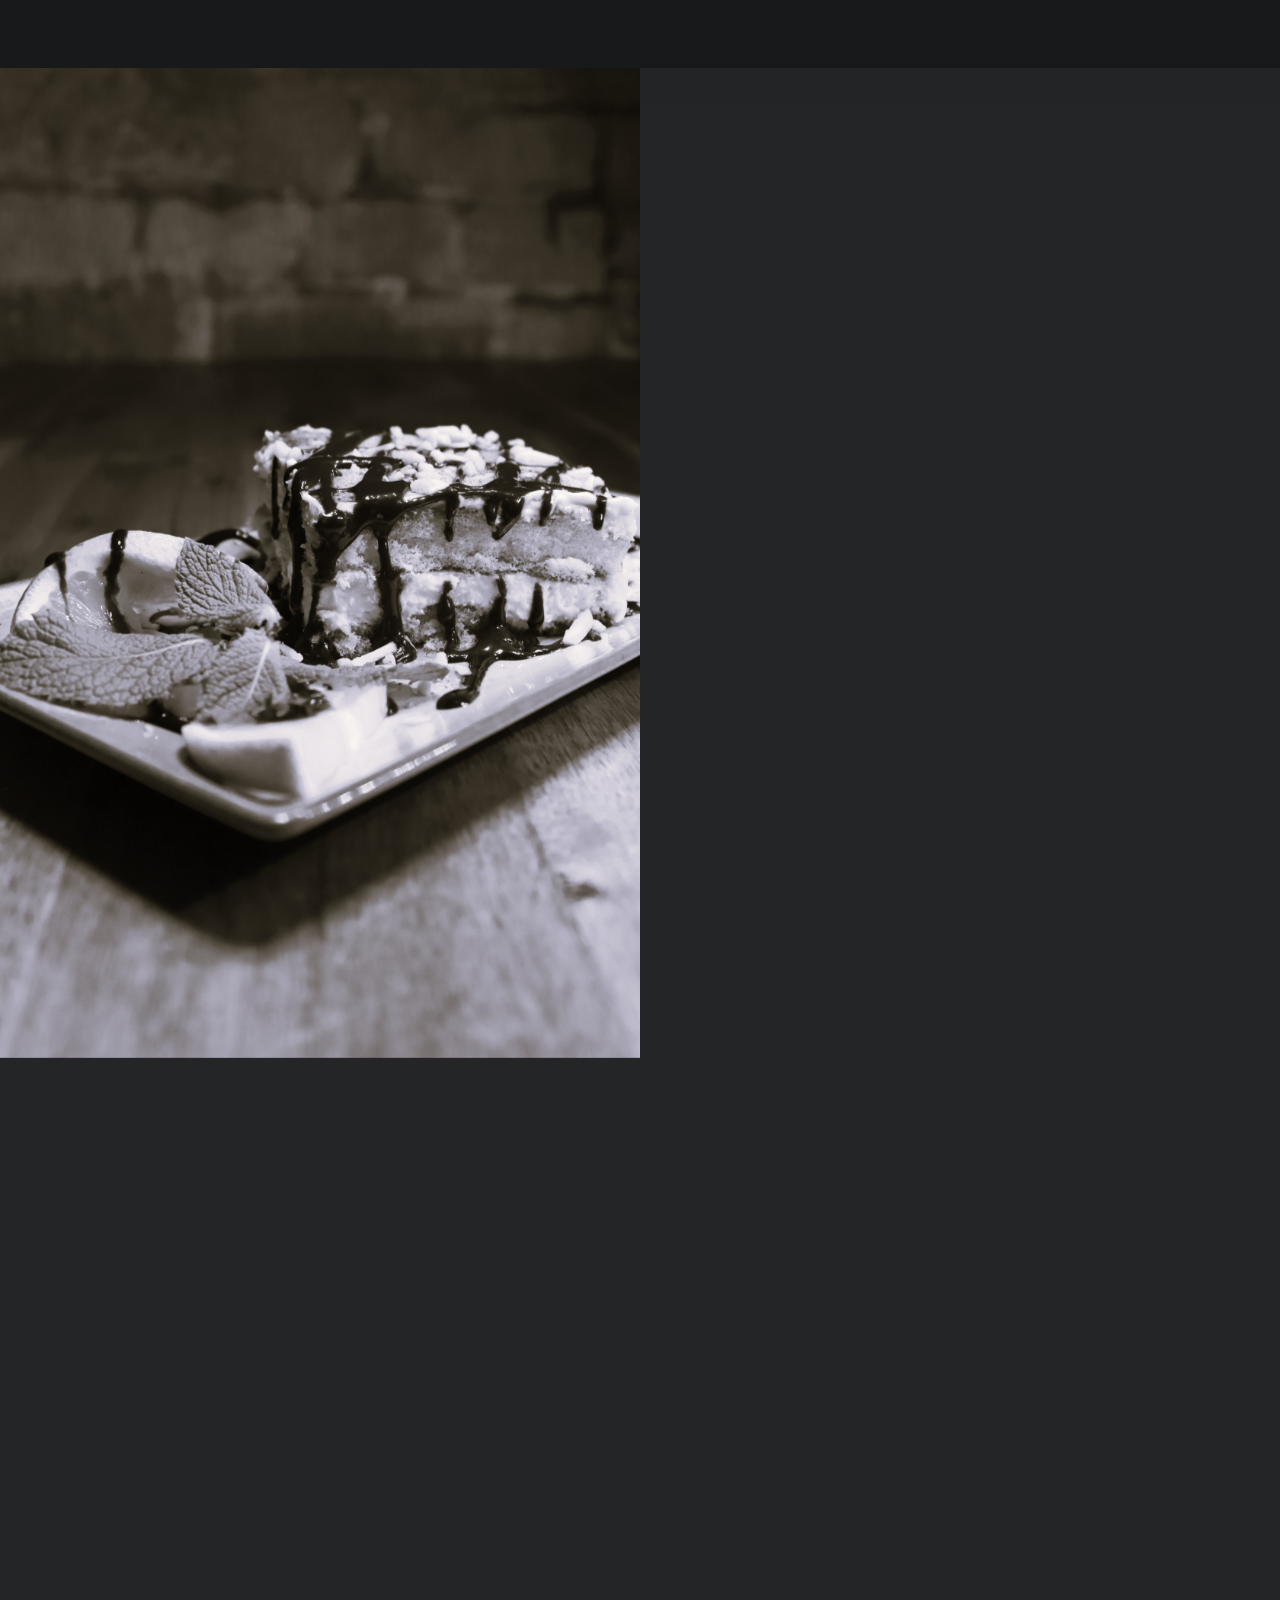
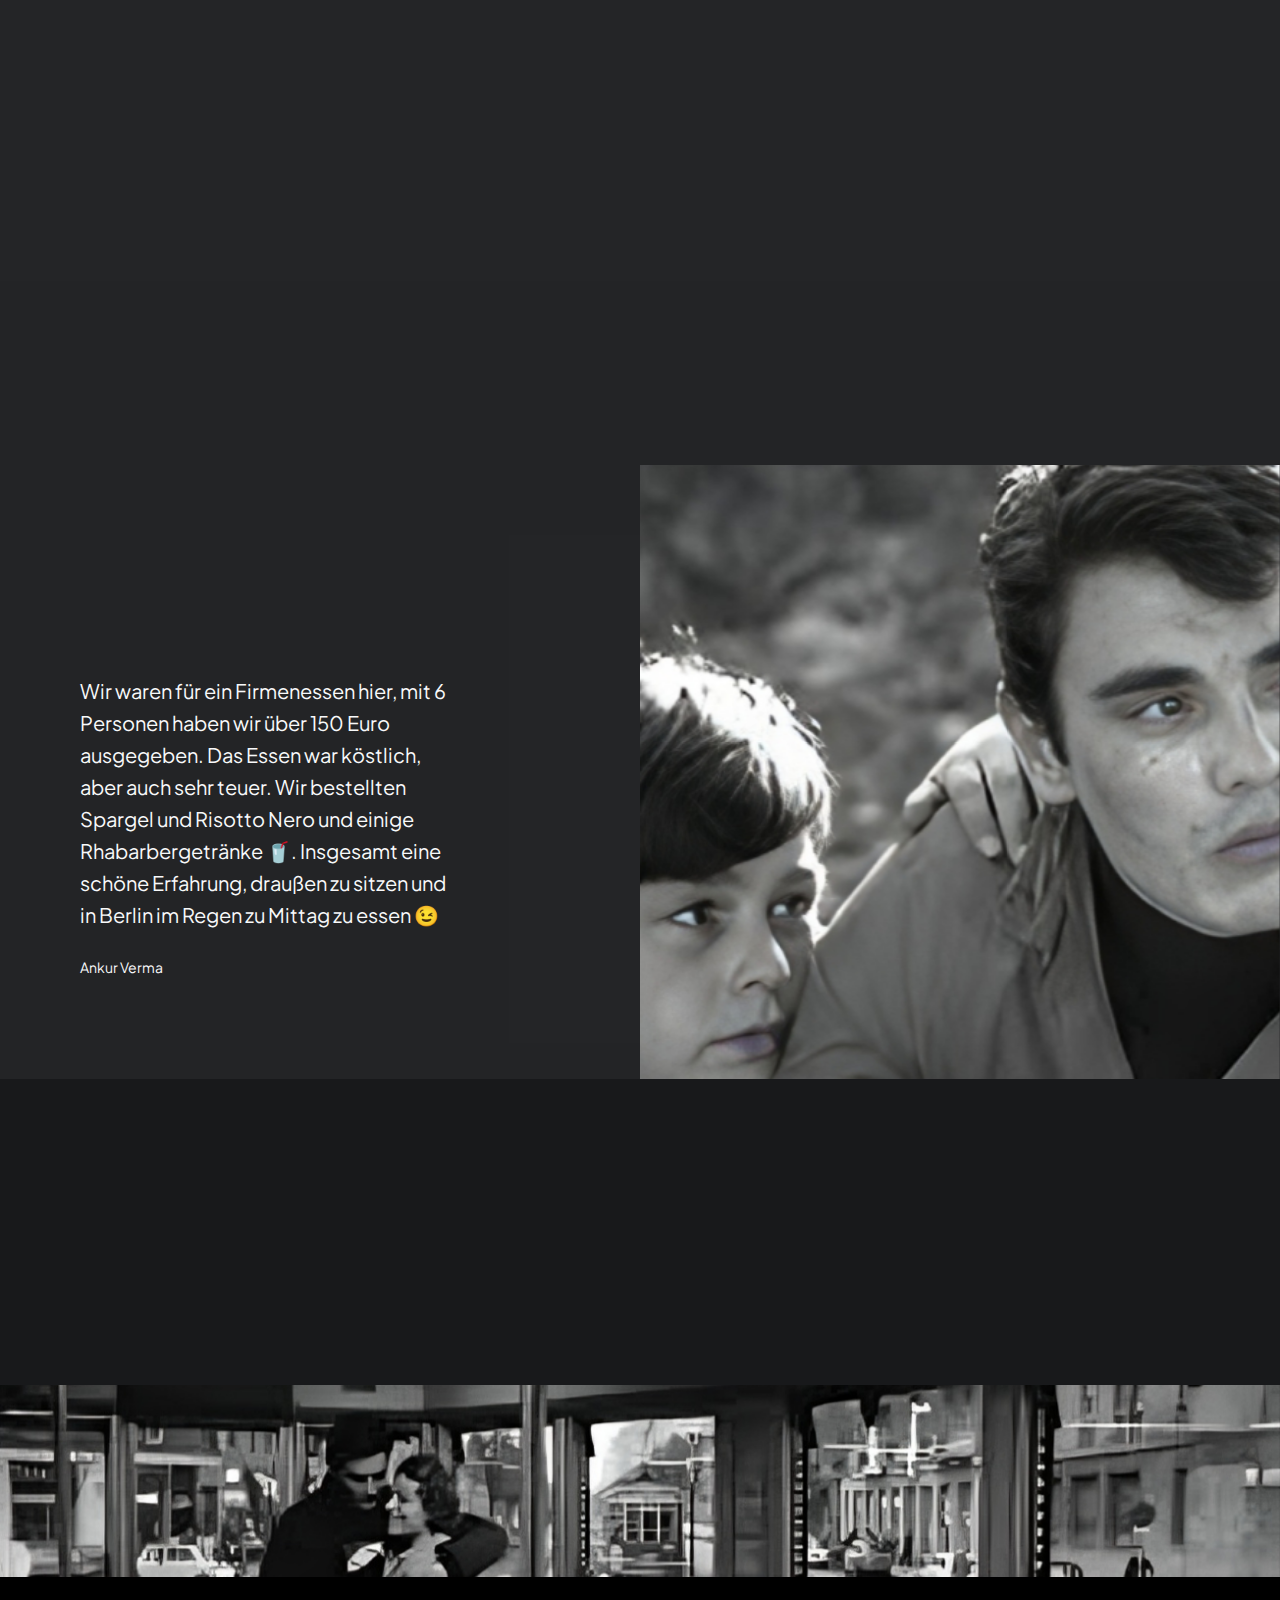
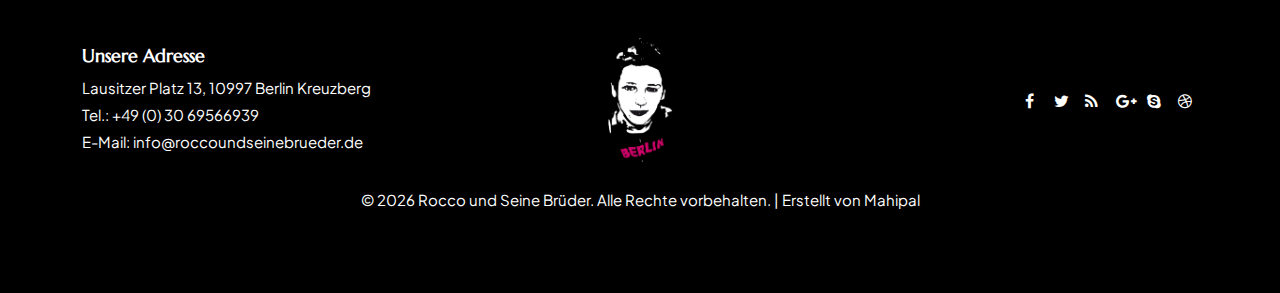
==== commit 6ca4ce76: ""Updated images: 5.JPG, bg-side-3.jpg, and 6.jpg"" ====
--- a/index.html
+++ b/index.html
@@ -299,11 +299,12 @@
 
                         <div class="col-lg-6">
                             <div class="row">
-                                <div class="col-6">
-                                    <img src="03_images/misc/5.jpg" class="img-fluid wow zoomIn" alt="">
-                                </div>
+                                
                                 <div class="col-6">
                                     <img src="03_images/misc/6.jpg" class="img-fluid wow zoomIn" alt="">
+                                </div>
+                                <div class="col-">
+                                    <img src="03_images/misc/7.png" class="img-fluid wow zoomIn" alt="">
                                 </div>
                             </div>
                         </div>   
--- a/css/style.css
+++ b/css/style.css
@@ -5430,7 +5430,7 @@
 	margin:0;
 	padding:0;
 	margin-top:0;
-	height:40px;
+	height:440px;
 	background:#000000; 
 	overflow:hidden;
 	}
--- a/css/03_custom.css
+++ b/css/03_custom.css
@@ -26,62 +26,82 @@
 
 h2{
     font-size: 48px;
+    color: #707070 ;
     letter-spacing: -.015em;
     margin-bottom: 20px;
 }
 .menu-item {
     position: relative;
-    width: 300px; /* Adjust width based on your content */
+    width: 100%; /* Make the width flexible based on the container */
+    max-width: 600px; /* Optional: Limit max width */
     height: 150px; /* Adjust height based on your content */
-    margin: 20px;
+    margin: 0px auto; /* Center the box horizontally */
     color: white; /* White text inside */
+    text-align: justify;
+    justify-content: center;
+    align-items: center;
     text-align: center;
     padding: 20px;
     box-sizing: border-box;
     border: 5px solid rgb(255, 255, 255); /* Main white border */
-    border-radius: 5px; /* Slight rounding of corners */
+    border-radius:0px; /* Slight rounding of corners */
+    
+   
 }
 
-
-/* Pseudo-element for left and right perforations */
+/* Pseudo-elements for left and right perforations */
 .menu-item::before, 
 .menu-item::after {
     content: '';
     position: absolute;
-    width: 20px; /* Adjust this based on desired box width */
-    height: 100%;
+    width: 20px; /* Perforation width */
+    height: 100%; /* Full height of the box */
     background: repeating-linear-gradient(
         #000000 0,
         #707070 10px,
         white 10px,
         white 20px
     );
+    
 }
 
 .menu-item::before {
-    left: 270px;
-    top: 0px; /* Adjust distance from left */
+    left: -2px; /* Position just outside the left border */
+    top: 0;
 }
+
 .menu-item::after {
-    bottom: 0px; /* Adjust distance from bottom */
-    left: 0;
+    right: -2px; /* Position just outside the right border */
+    top: 0;
 }
-/* New pseudo-elements for vertical lines inside the border */
+
+/* Pseudo-elements for vertical lines inside the border */
 .menu-item .line {
     position: absolute;
     width: 5px; /* Thickness of the lines */
-    height: 100%; /* Leave space for padding */
+    height: 100% ; /* Leave space for padding */
     background-color: white;
-    top: 0px; /* Adjust to align with padding */
+    top: 0px; /* Align with padding */
 }
 
 .menu-item .line-left {
-    left: 20px; /* Position of the left line */
+    left: 15px; /* Position of the left line */
 }
 
 .menu-item .line-right {
-    right: 20px; /* Position of the right line */
+    right: 15px; /* Position of the right line */
 }
+
+/* Content styling */
+.menu-item .content {
+    z-index: 1;
+    position: relative;
+}
+.menu-item:hover  {
+    transform: scale(1.05); /* Slightly increase size on hover */
+    border-color: #ffffff; /* Change border color on hover */
+}
+
 
 .form-control,
 #contact_form input[type=text],
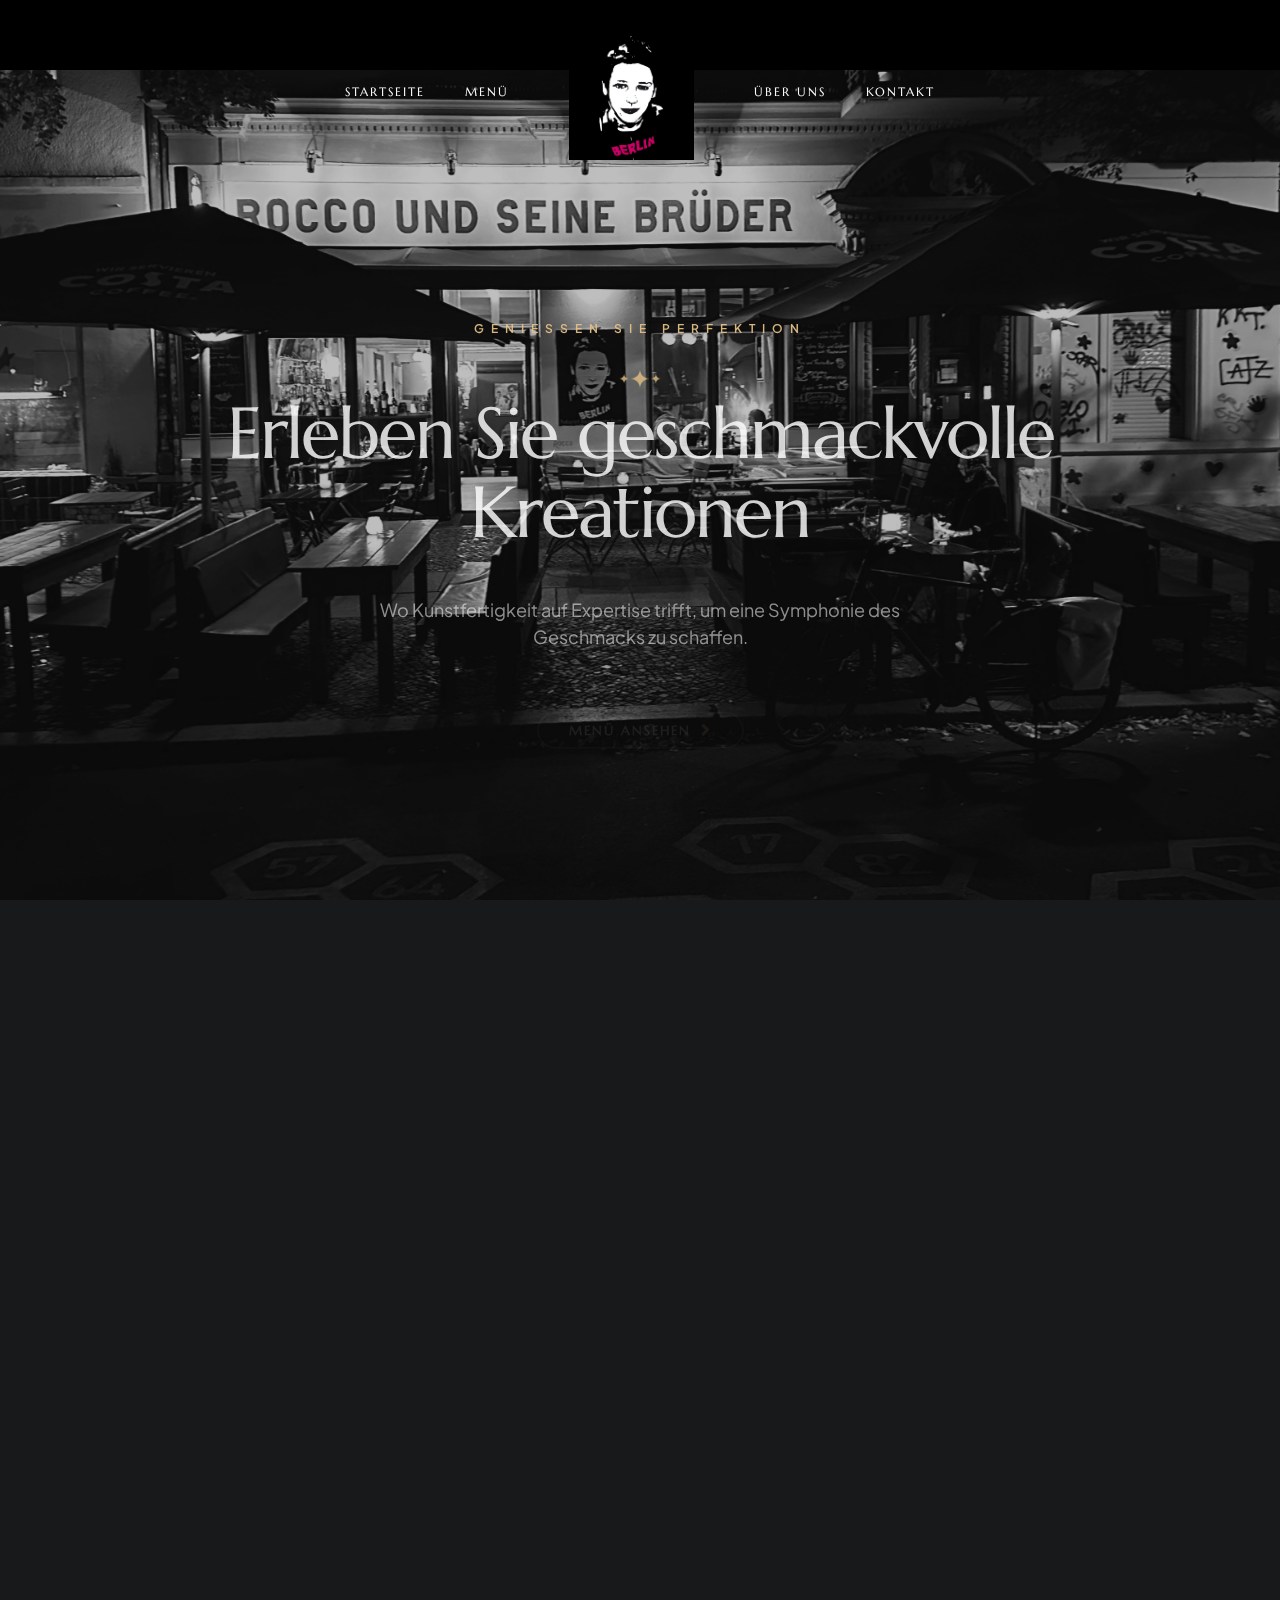
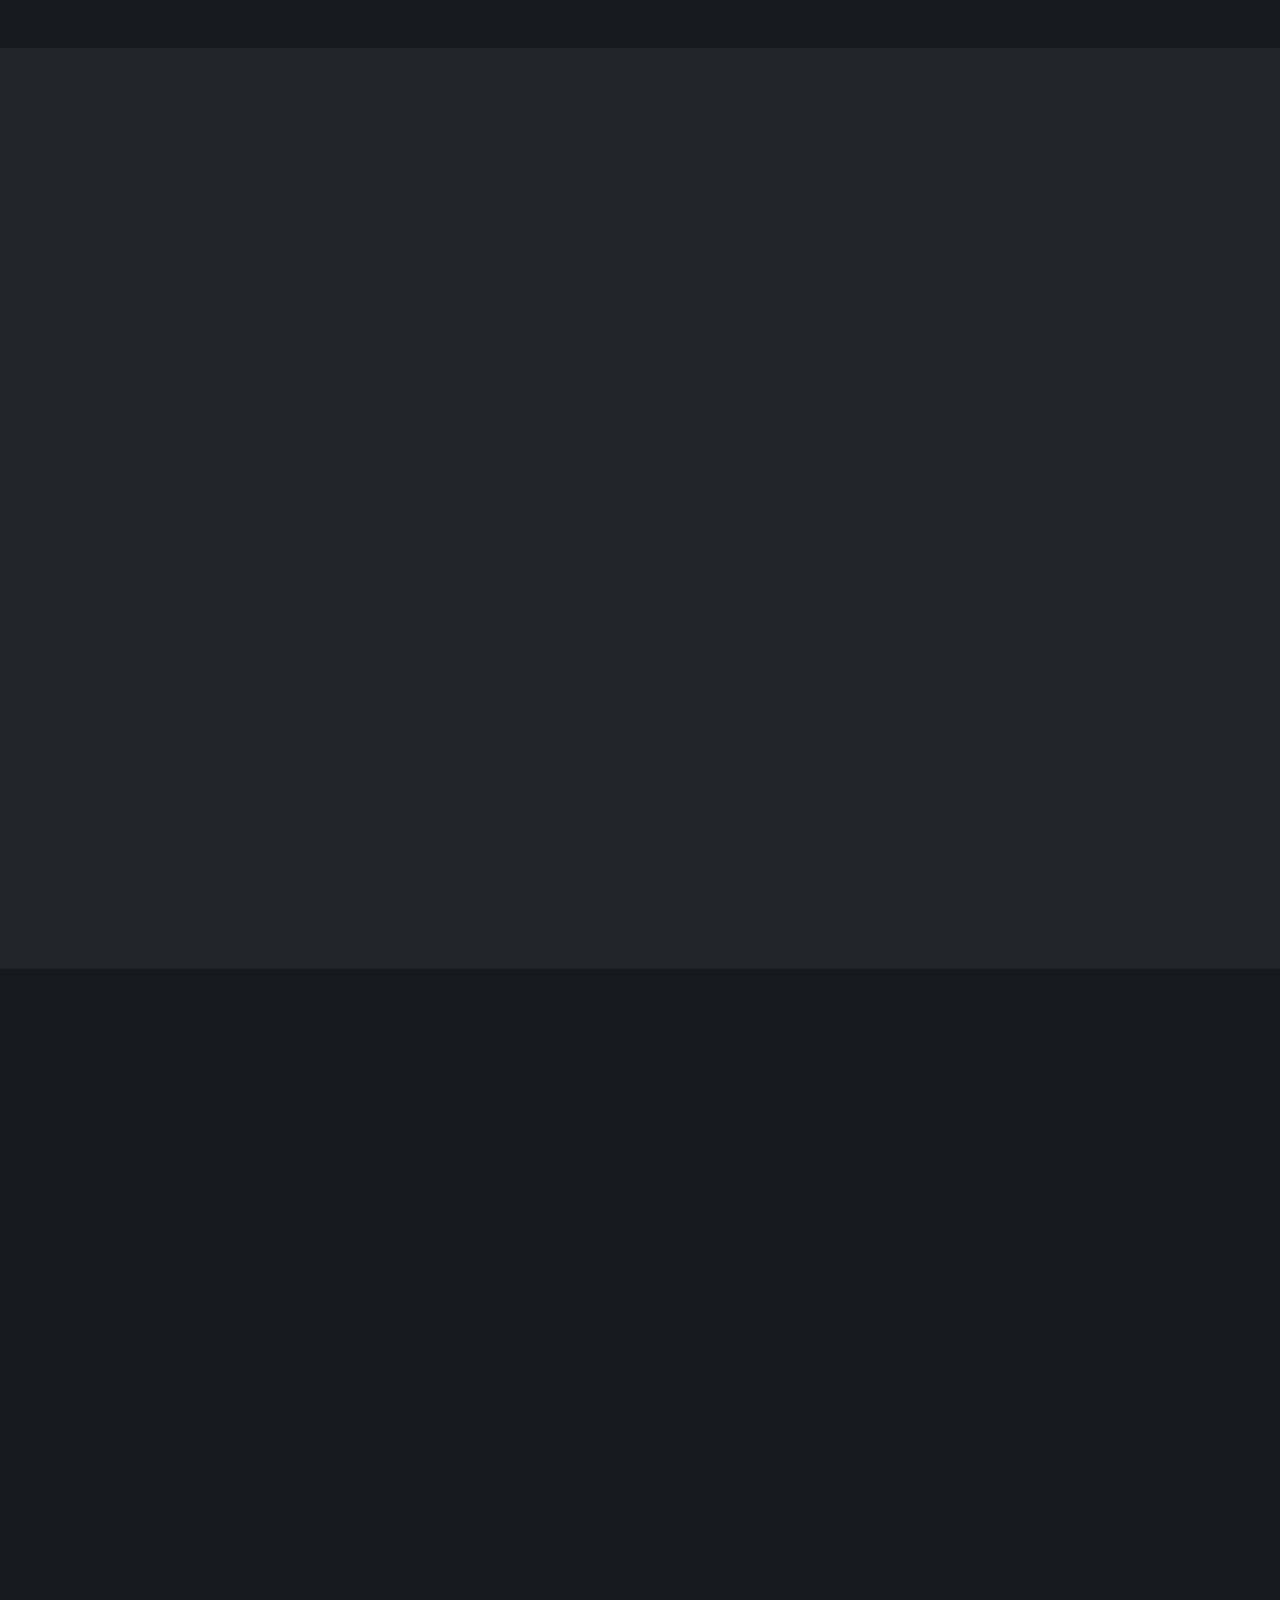
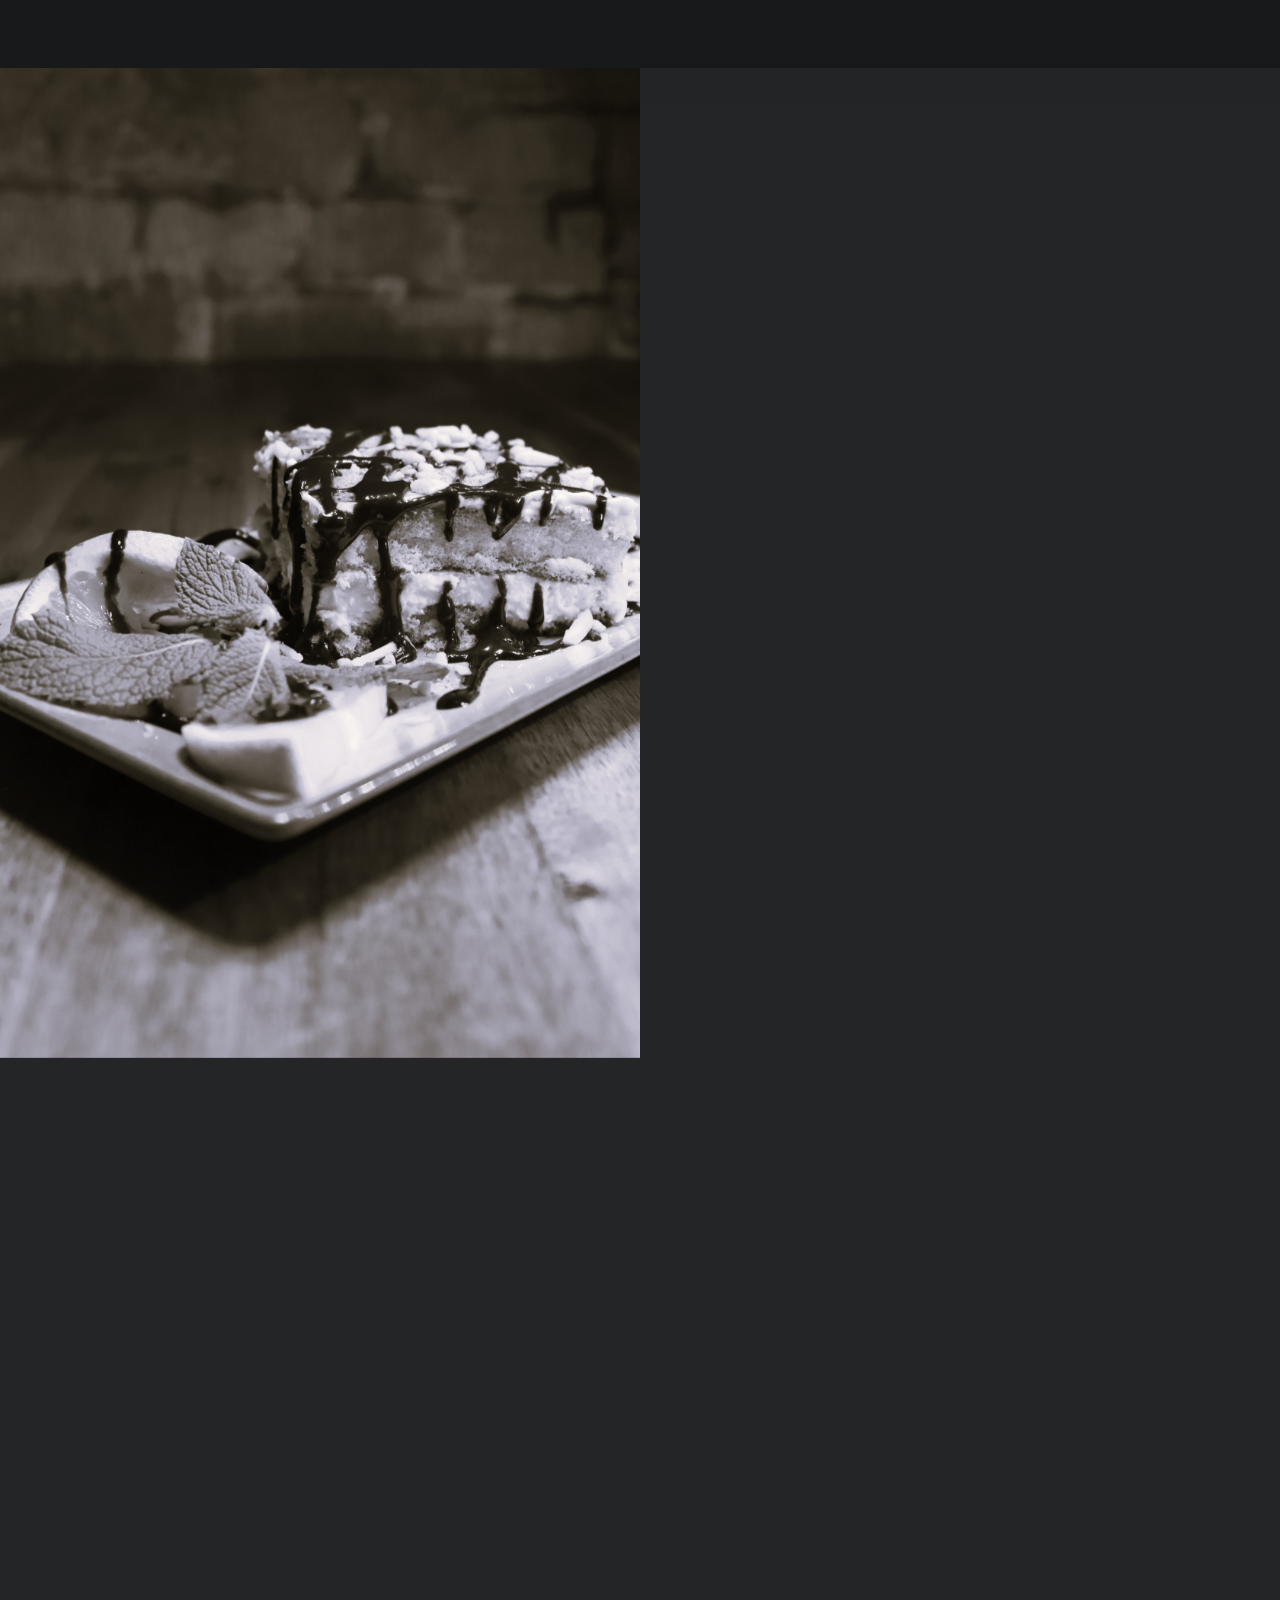
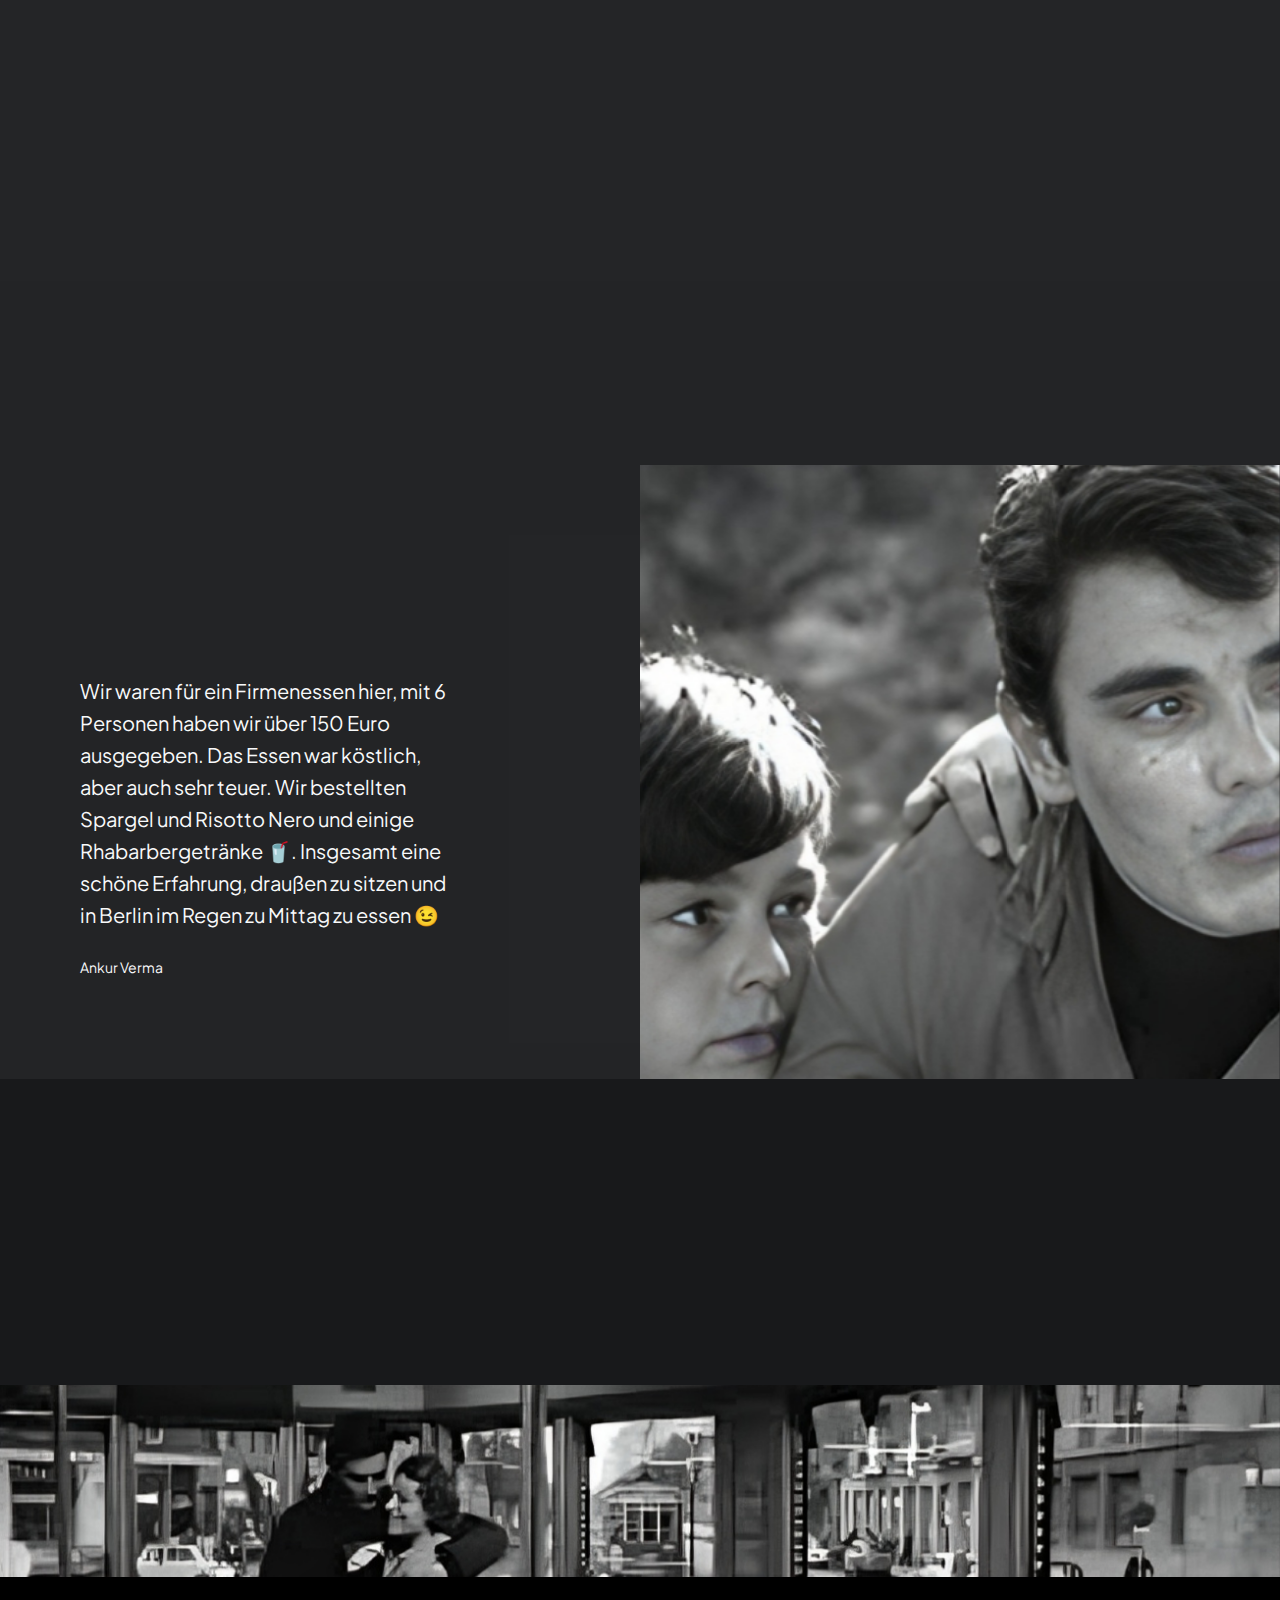
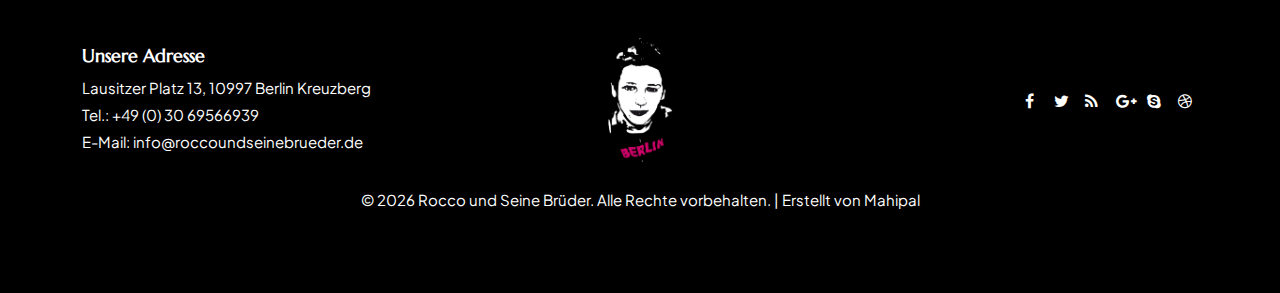
==== commit 31ce7384: ""Updated meta tags and added ZenChef SDK script to multiple HTML files"" ====
--- a/index.html
+++ b/index.html
@@ -8,8 +8,8 @@
     <title>ROCCO UND SEINE BRÜDER - Café, Bar & Restaurant</title>
     <meta name="viewport" content="width=device-width, initial-scale=1.0">
     <meta name="description" content="">
-    <meta name="keywords" content="">
-    <meta name="author" content="">
+<meta name="keywords" content="Pizza, Italian Pizza, restaurant,Kreuzberg">
+    <meta name="author" content="Mahipal">
 
     <!-- CSS Dateien
     ================================================== -->
@@ -60,7 +60,7 @@
                             <ul id="mainmenu">
                                 <li><a href="index.html">Startseite</a></li>
                                 <li><a href="menu.html">Menü</a></li>
-                                <li><a href="booking.html">Reservierung</a></li>
+                                <li><a href="about.html">Über uns</a></li>
                                 
                                 <li><a href="contact.html">Kontakt</a></li>
                             </ul>
@@ -587,6 +587,12 @@
     <script>
         document.getElementById("currentYear").textContent = new Date().getFullYear();
     </script>
+    <script>;(function (d, s, id) {const el = d.getElementsByTagName(s)[0]; if (d.getElementById(id) || el.parentNode == null) {return;} var js = d.createElement(s);  js.id = id; js.async = true; js.src = 'https://sdk.zenchef.com/v1/sdk.min.js';  el.parentNode.insertBefore(js, el); })(document, 'script', 'zenchef-sdk')</script>
+    <div
+
+       class="zc-widget-config"
+    data-open="20000"
+       data-restaurant="366521"></div>
     <script>
         jQuery(document).ready(function () {
             // revolution slider
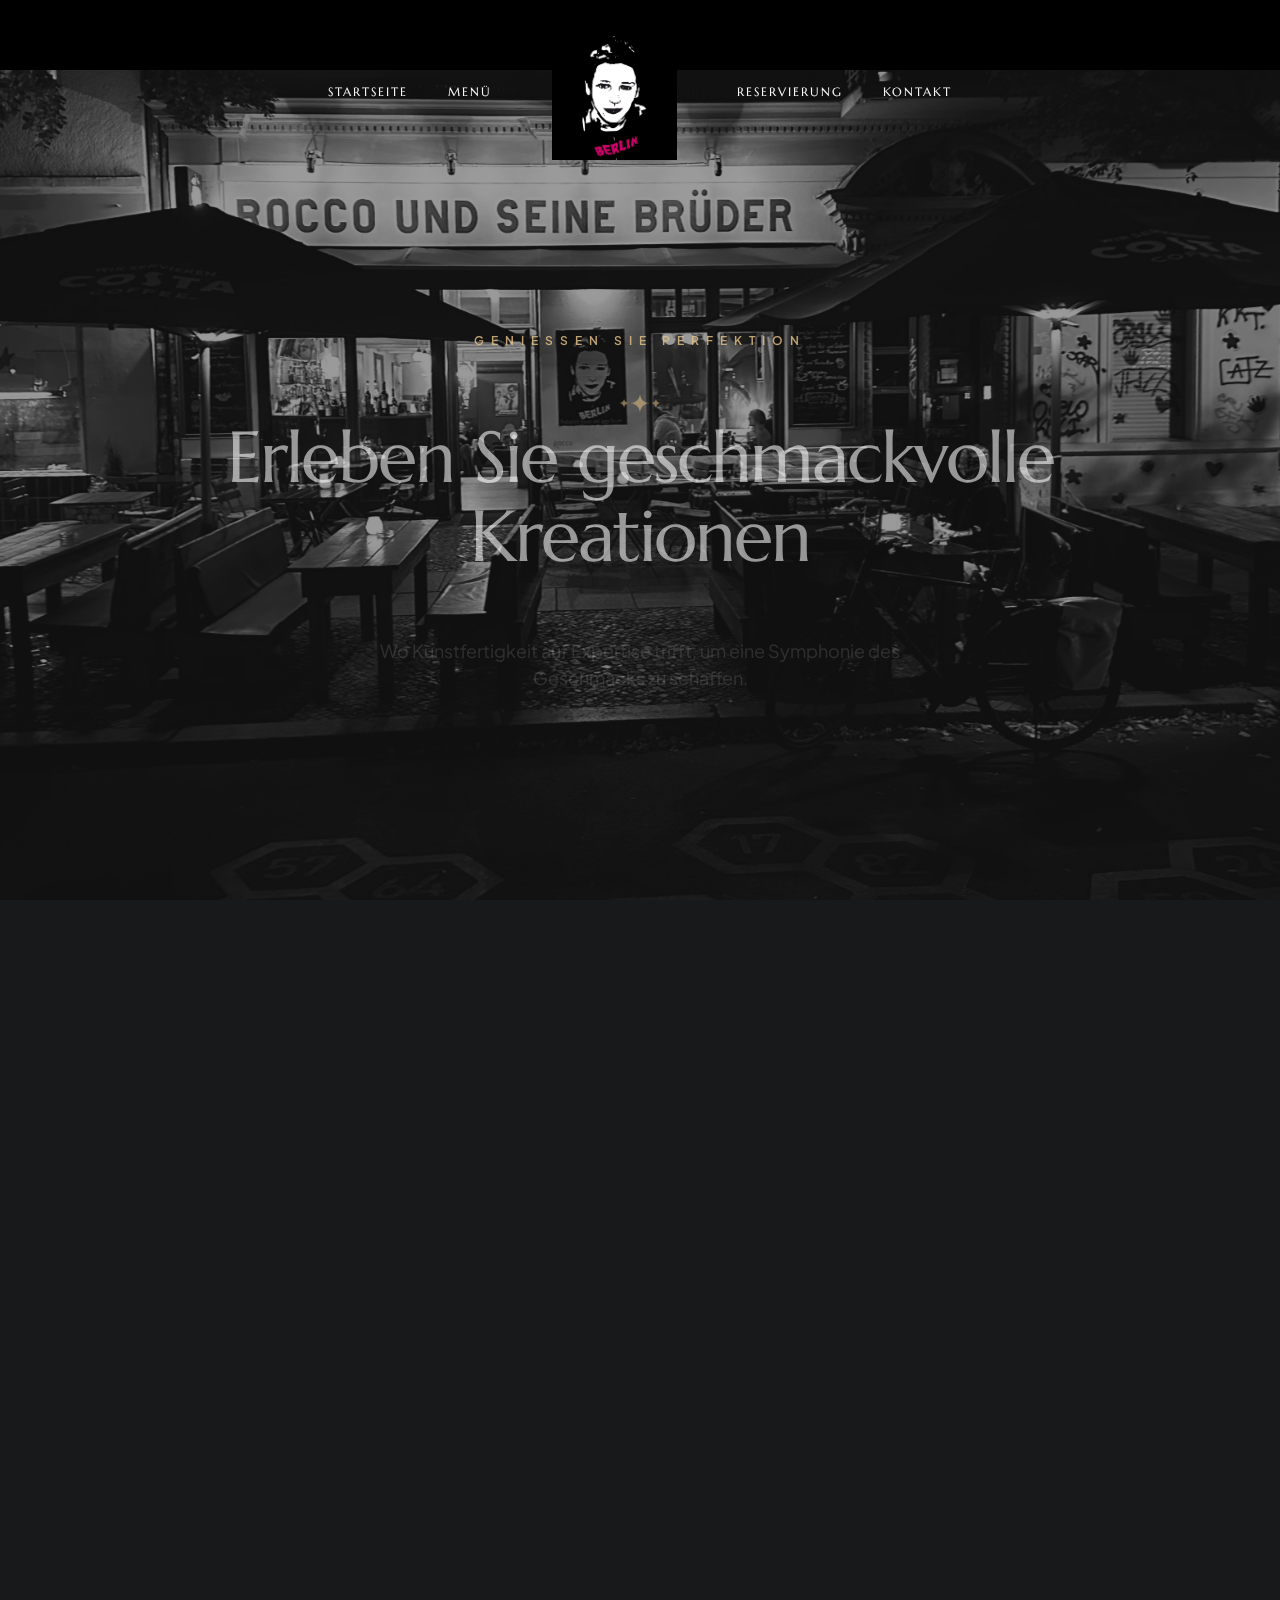
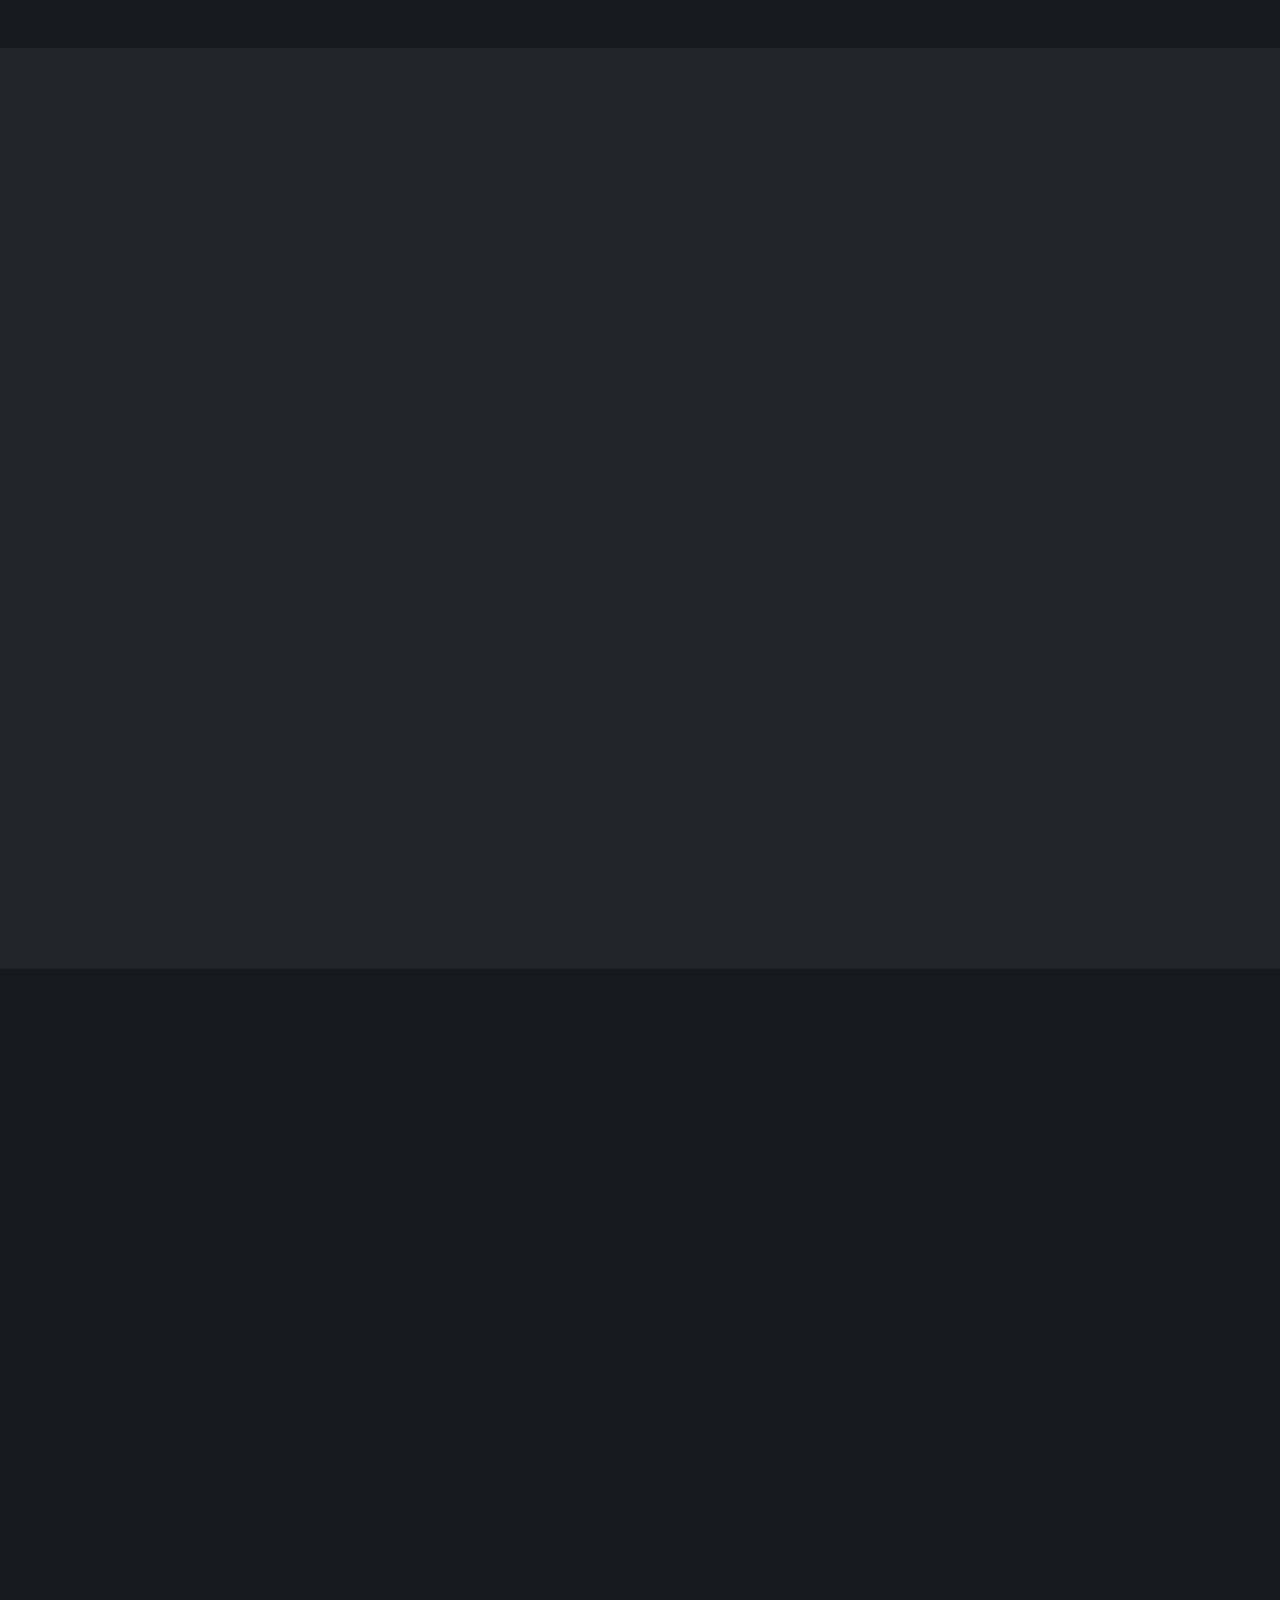
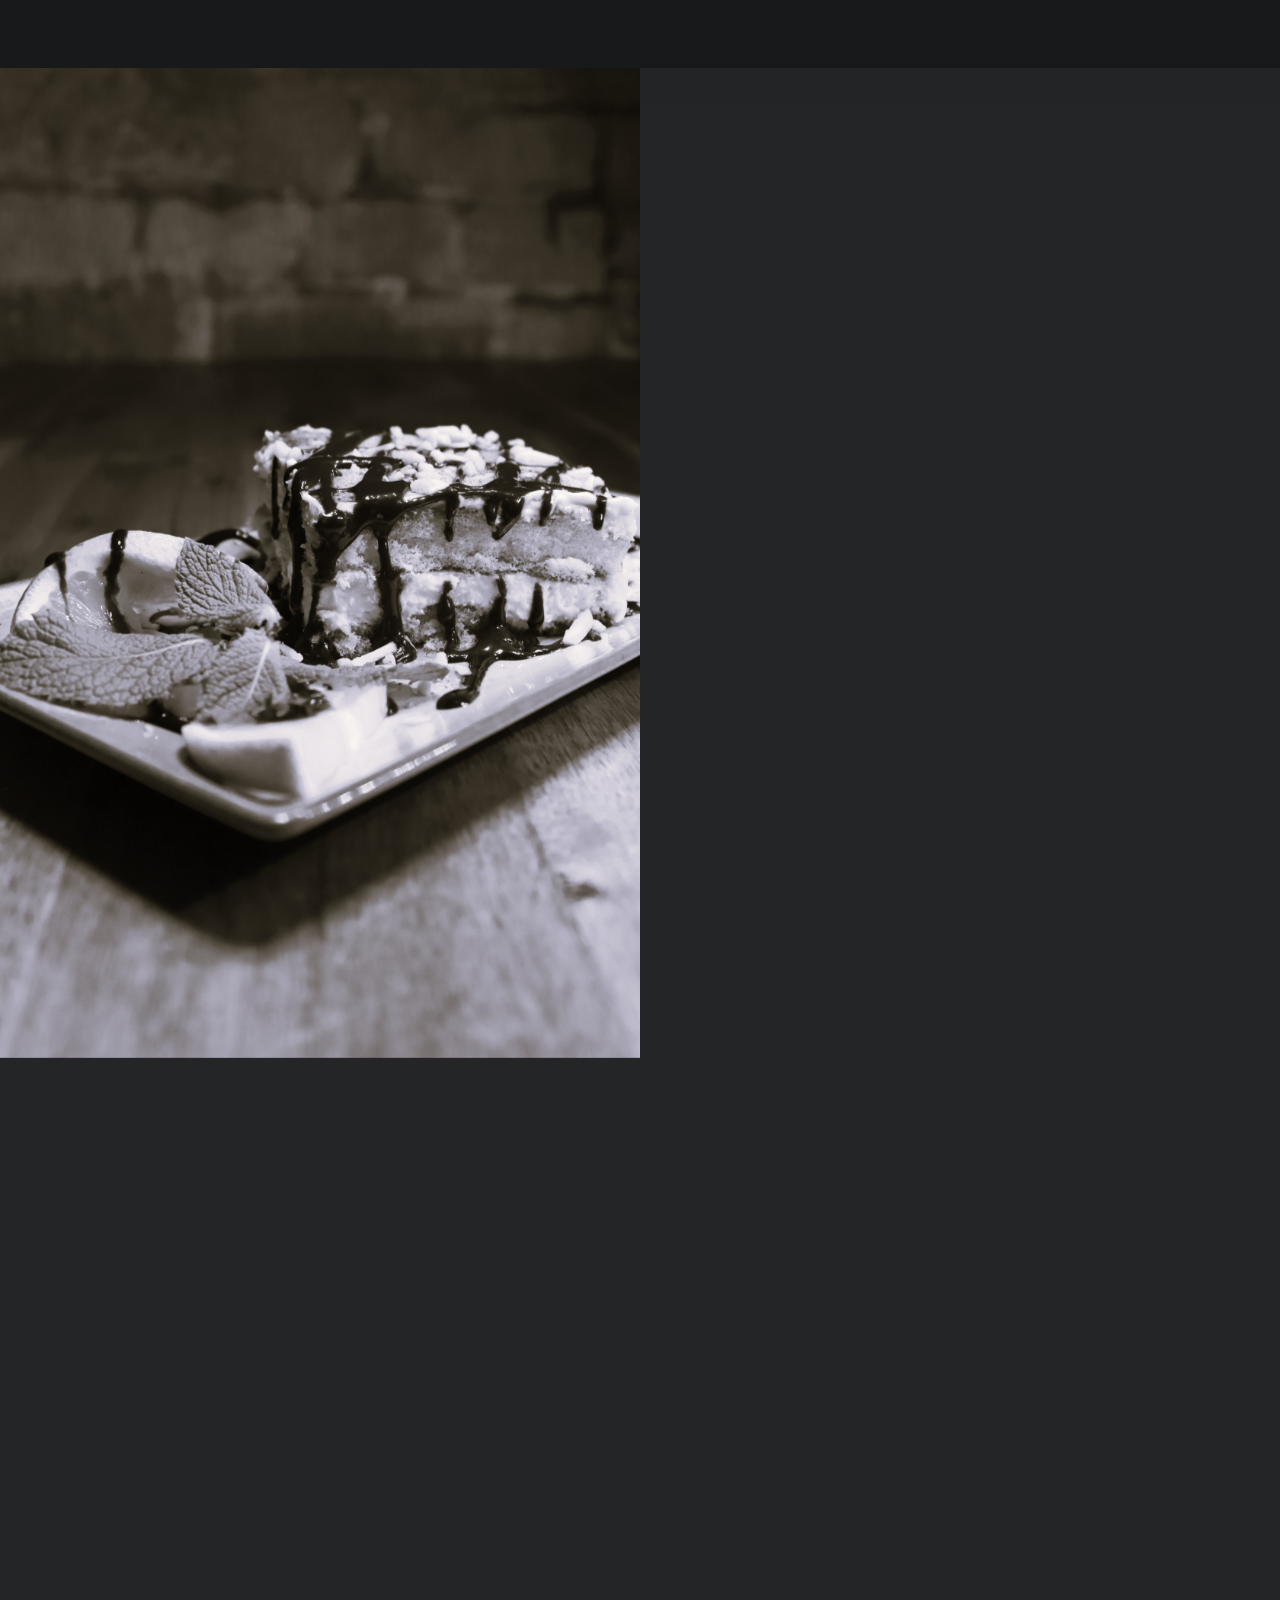
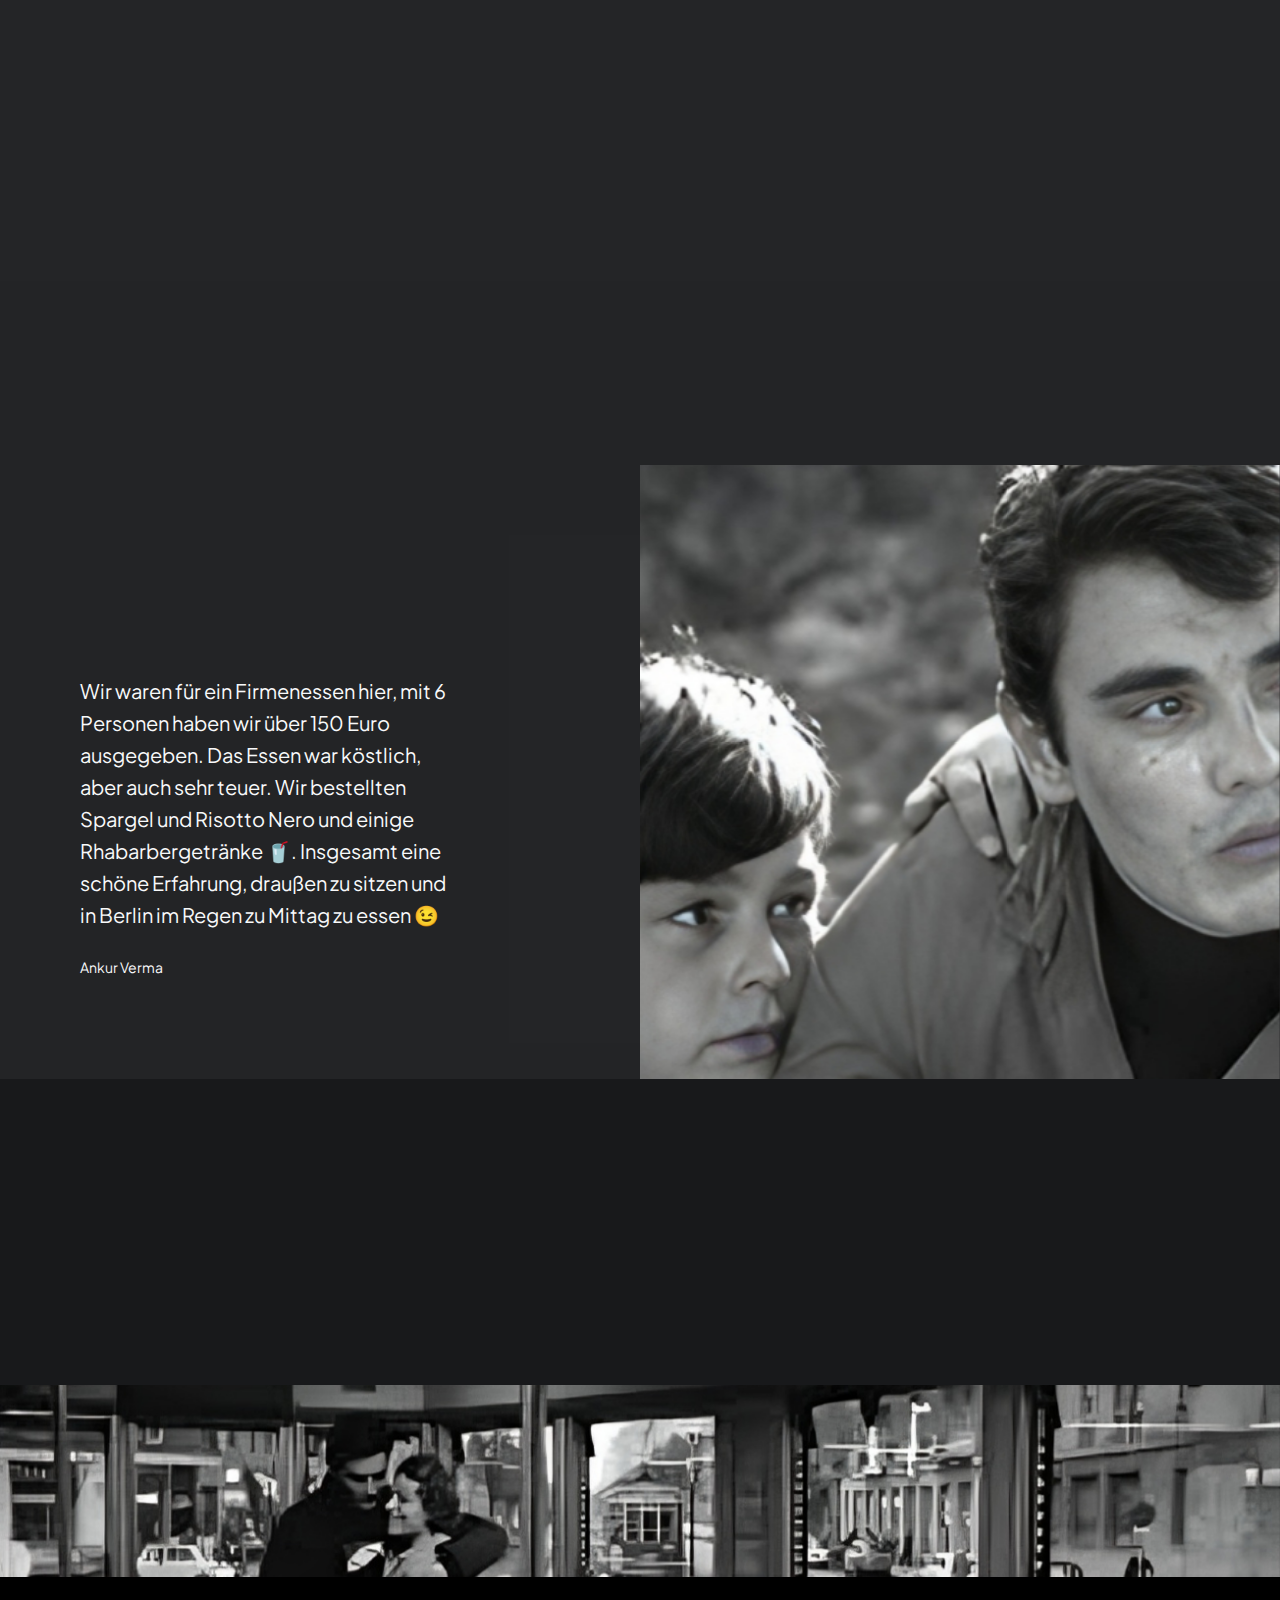
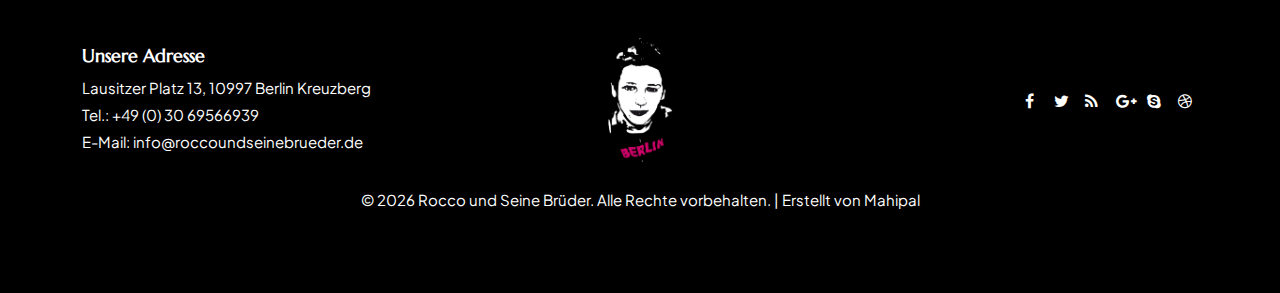
==== commit c93203b4: ""Added Google Tag Manager and Clarity tracking scripts to about.html, contact.html, index.html, and " ====
--- a/index.html
+++ b/index.html
@@ -2,14 +2,29 @@
 <html lang="de">
 
 <head>
-    
+    <!-- Google tag (gtag.js) -->
+<script async src="https://www.googletagmanager.com/gtag/js?id=G-5R09TQWGWQ"></script>
+<script>
+  window.dataLayer = window.dataLayer || [];
+  function gtag(){dataLayer.push(arguments);}
+  gtag('js', new Date());
+
+  gtag('config', 'G-5R09TQWGWQ');
+</script>
+<script type="text/javascript">
+    (function(c,l,a,r,i,t,y){
+        c[a]=c[a]||function(){(c[a].q=c[a].q||[]).push(arguments)};
+        t=l.createElement(r);t.async=1;t.src="https://www.clarity.ms/tag/"+i;
+        y=l.getElementsByTagName(r)[0];y.parentNode.insertBefore(t,y);
+    })(window, document, "clarity", "script", "obccdjt3an");
+</script>
     <meta charset="utf-8">
     <link rel="icon" href="03_images/logo.png" type="image/gif" sizes="16x16">
     <title>ROCCO UND SEINE BRÜDER - Café, Bar & Restaurant</title>
     <meta name="viewport" content="width=device-width, initial-scale=1.0">
     <meta name="description" content="">
-<meta name="keywords" content="Pizza, Italian Pizza, restaurant,Kreuzberg">
-    <meta name="author" content="Mahipal">
+    <meta name="keywords" content="">
+    <meta name="author" content="">
 
     <!-- CSS Dateien
     ================================================== -->
@@ -60,7 +75,7 @@
                             <ul id="mainmenu">
                                 <li><a href="index.html">Startseite</a></li>
                                 <li><a href="menu.html">Menü</a></li>
-                                <li><a href="about.html">Über uns</a></li>
+                                <li><a href="booking.html">Reservierung</a></li>
                                 
                                 <li><a href="contact.html">Kontakt</a></li>
                             </ul>
@@ -587,12 +602,6 @@
     <script>
         document.getElementById("currentYear").textContent = new Date().getFullYear();
     </script>
-    <script>;(function (d, s, id) {const el = d.getElementsByTagName(s)[0]; if (d.getElementById(id) || el.parentNode == null) {return;} var js = d.createElement(s);  js.id = id; js.async = true; js.src = 'https://sdk.zenchef.com/v1/sdk.min.js';  el.parentNode.insertBefore(js, el); })(document, 'script', 'zenchef-sdk')</script>
-    <div
-
-       class="zc-widget-config"
-    data-open="20000"
-       data-restaurant="366521"></div>
     <script>
         jQuery(document).ready(function () {
             // revolution slider
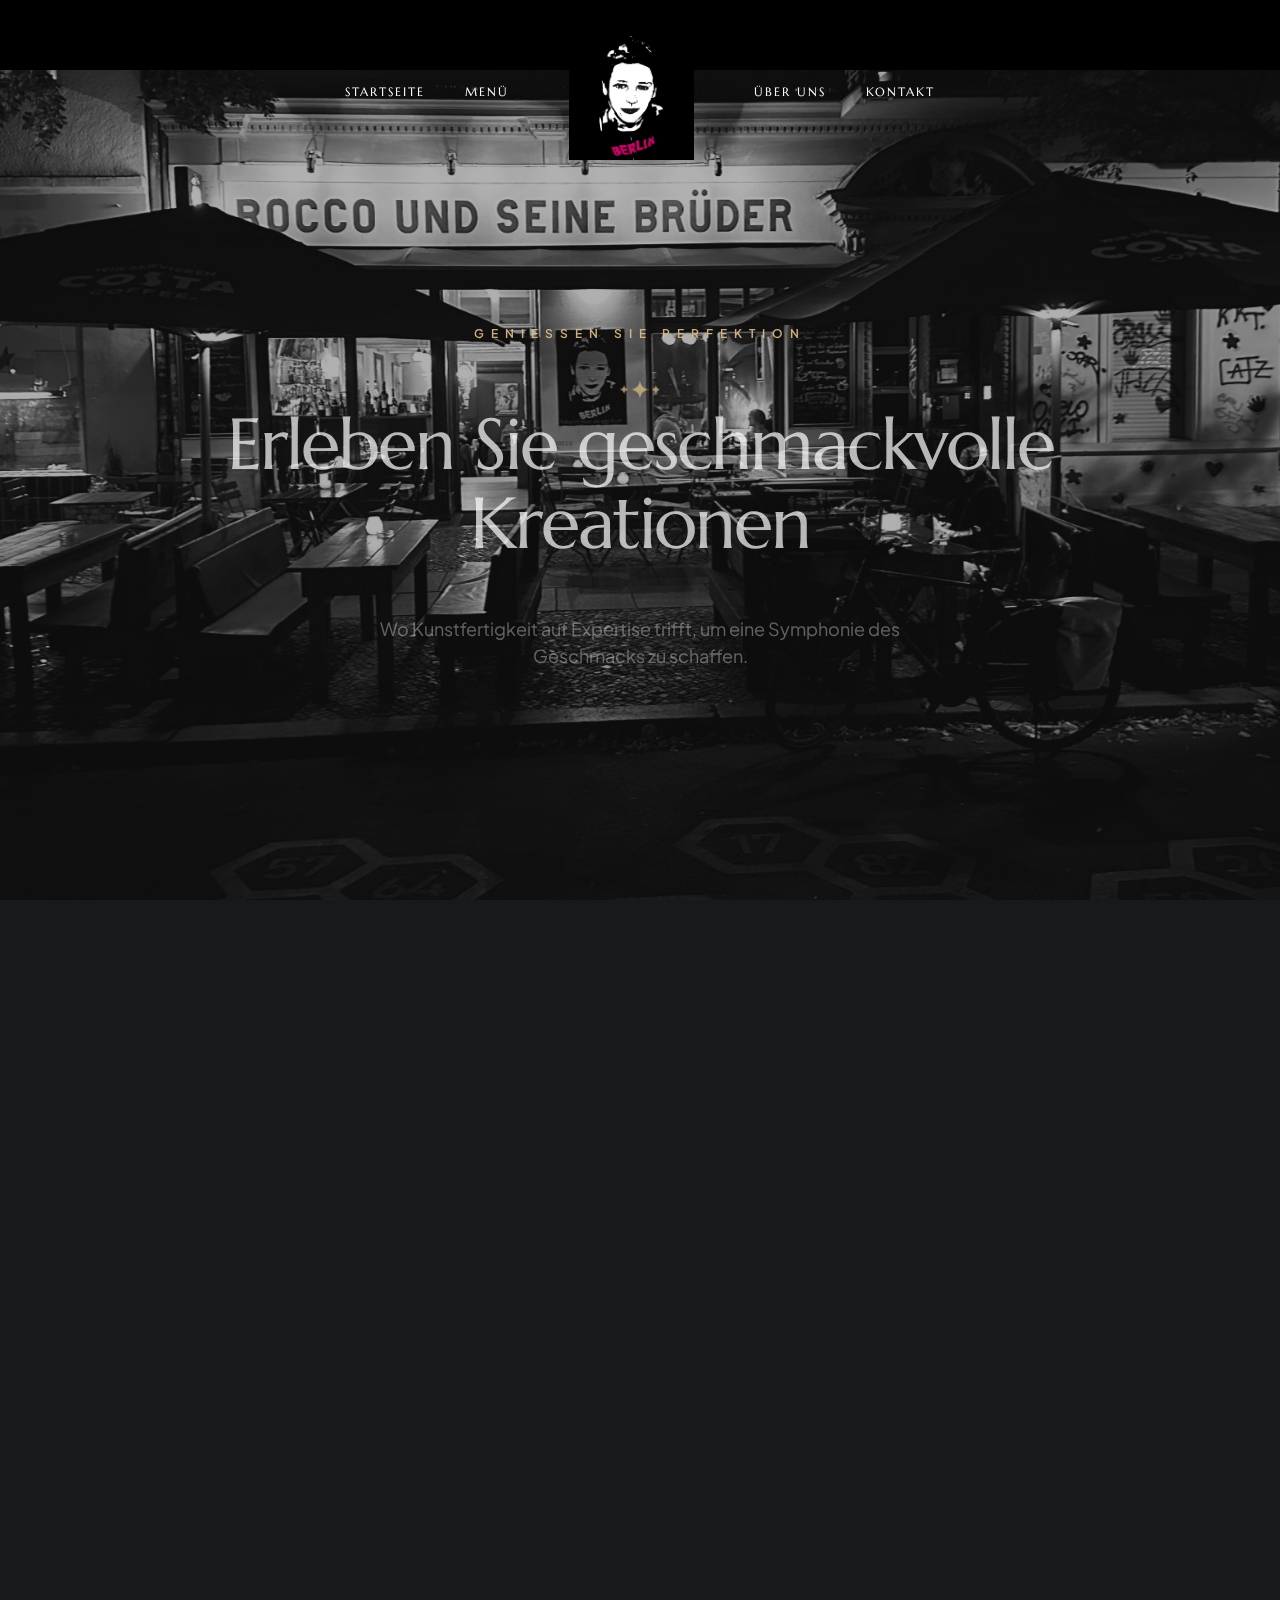
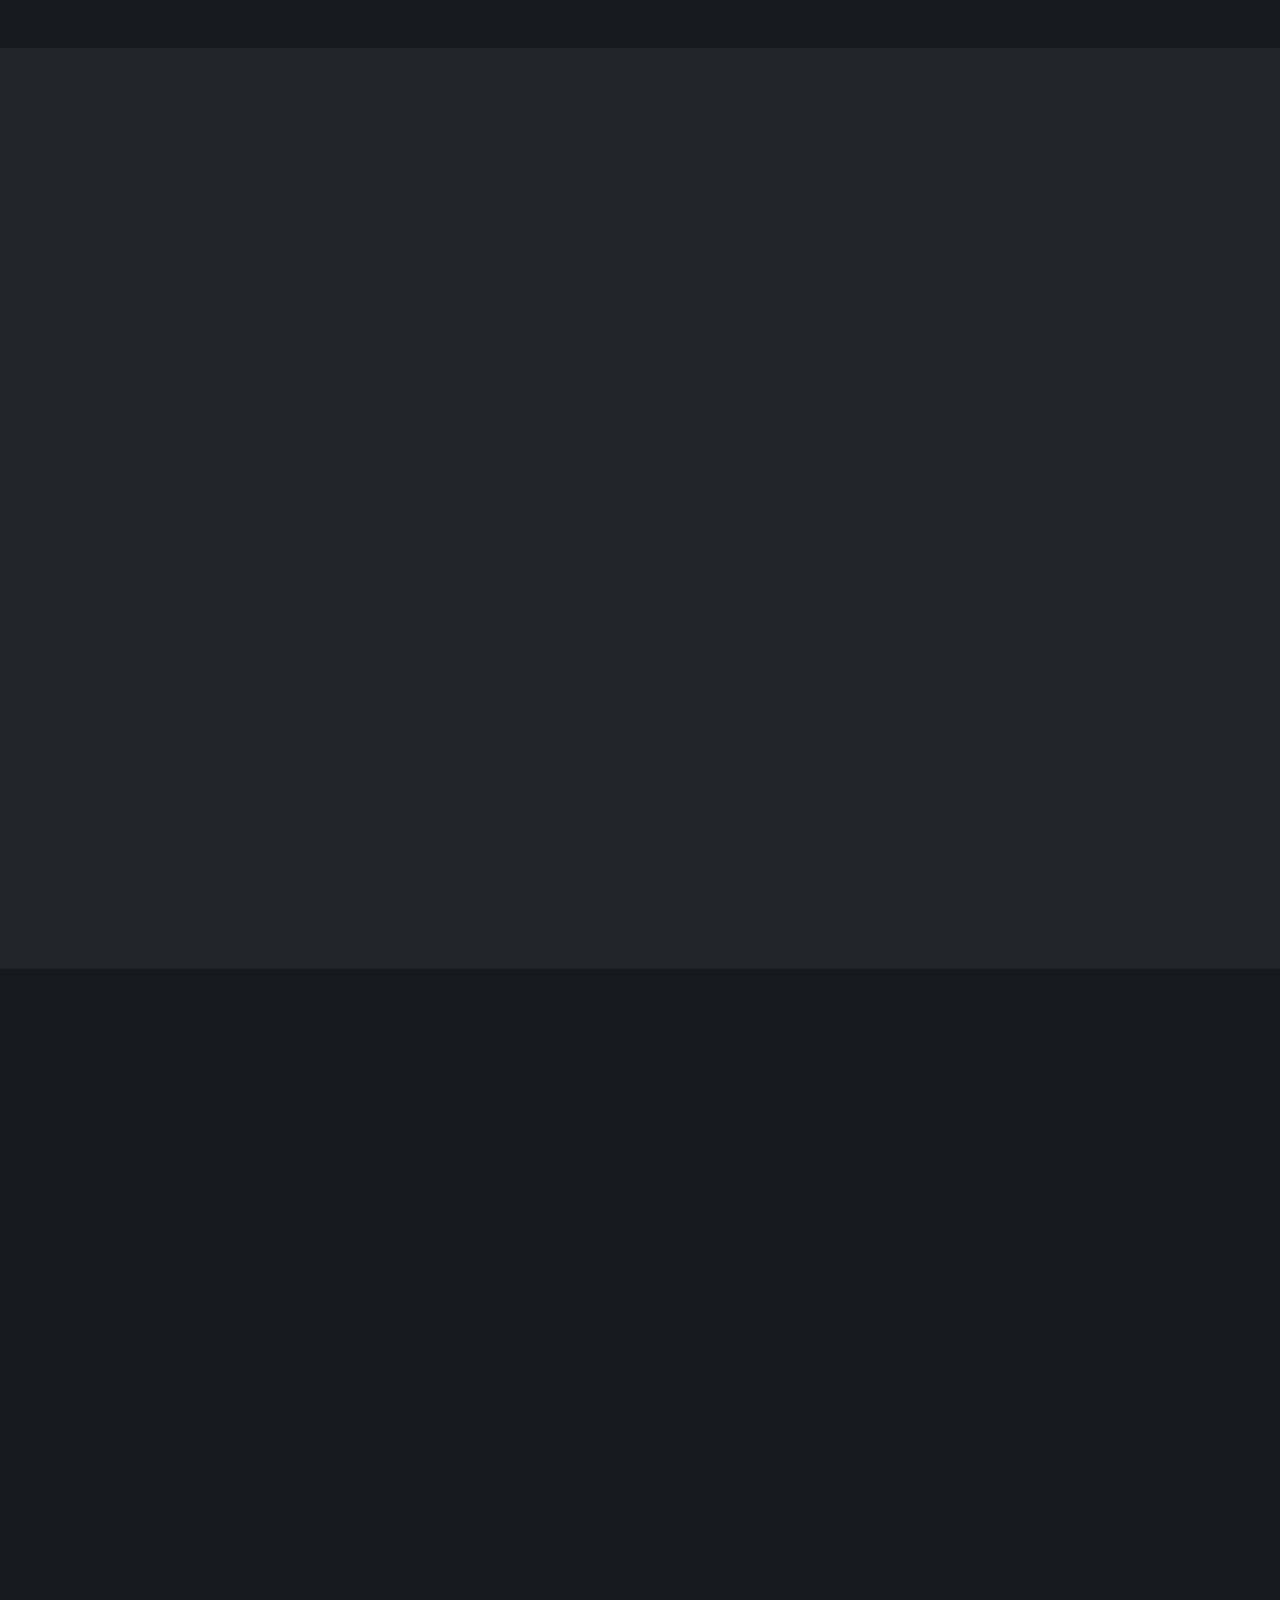
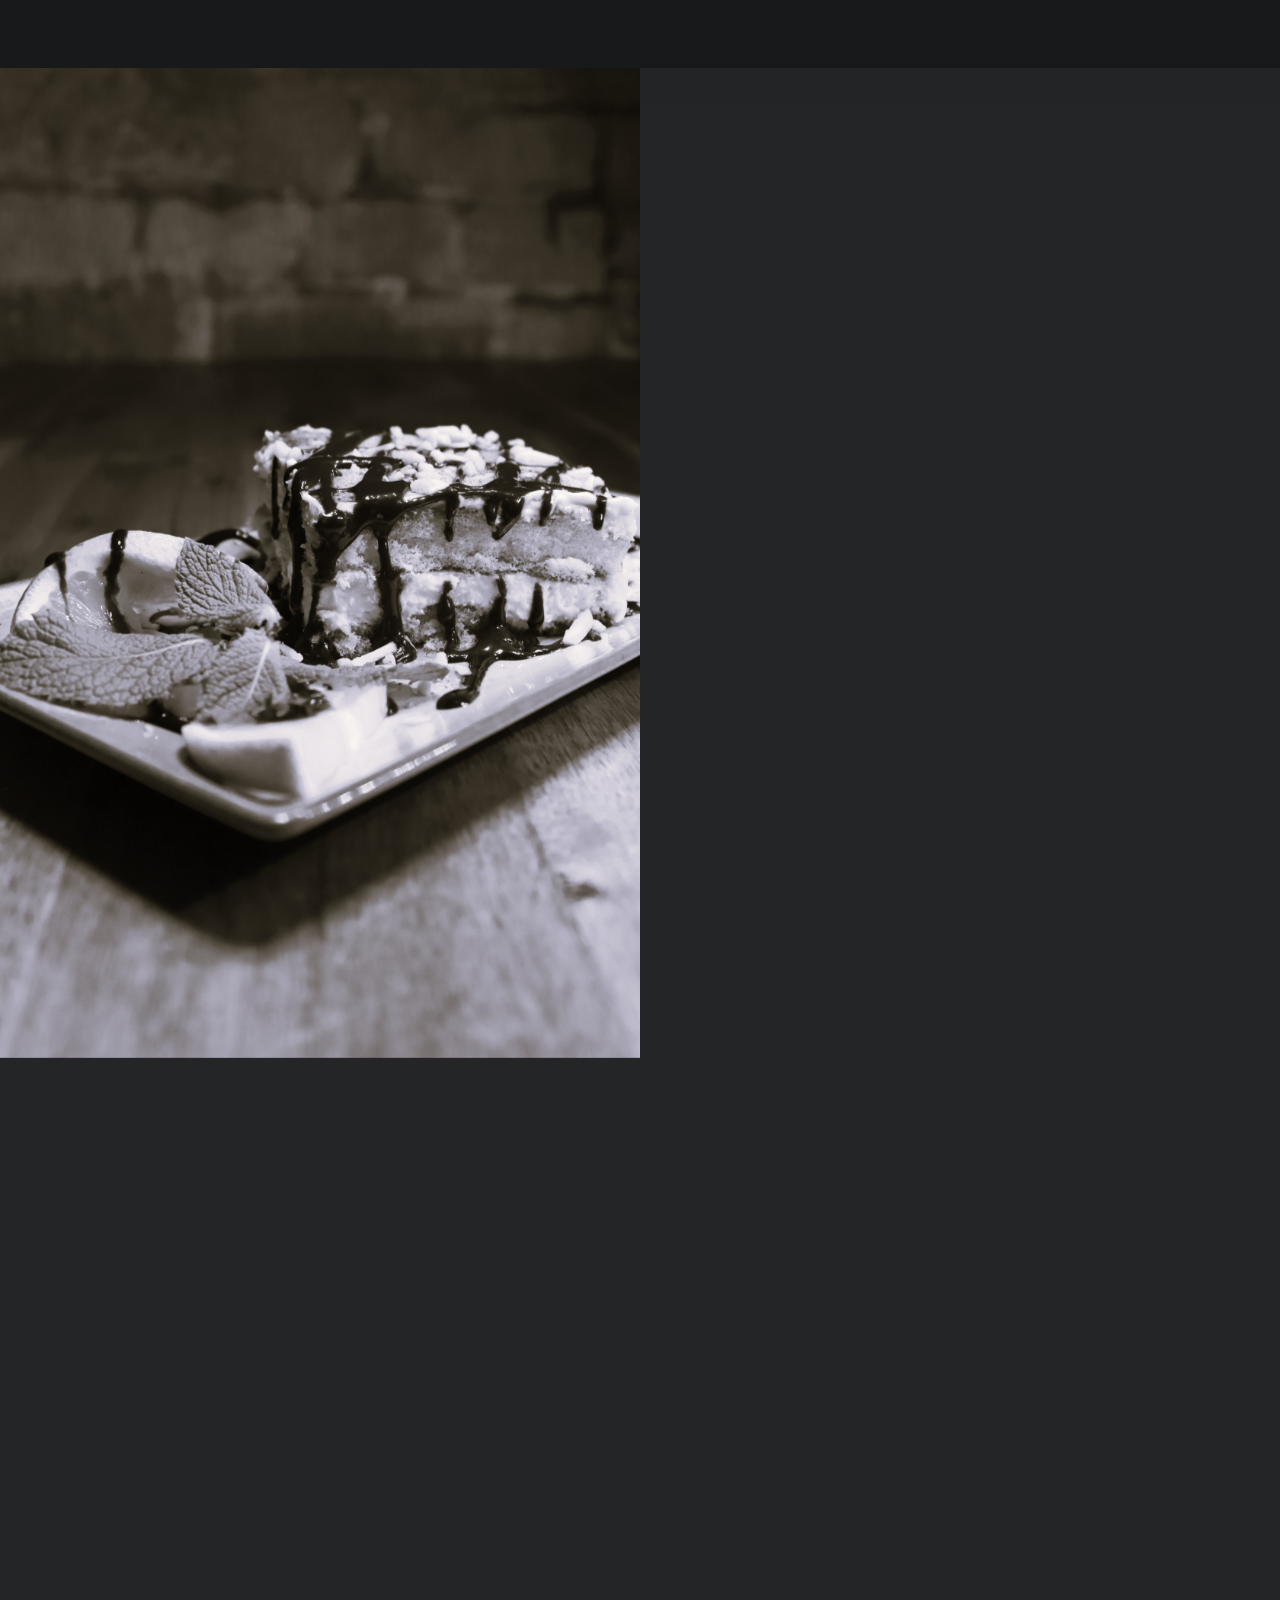
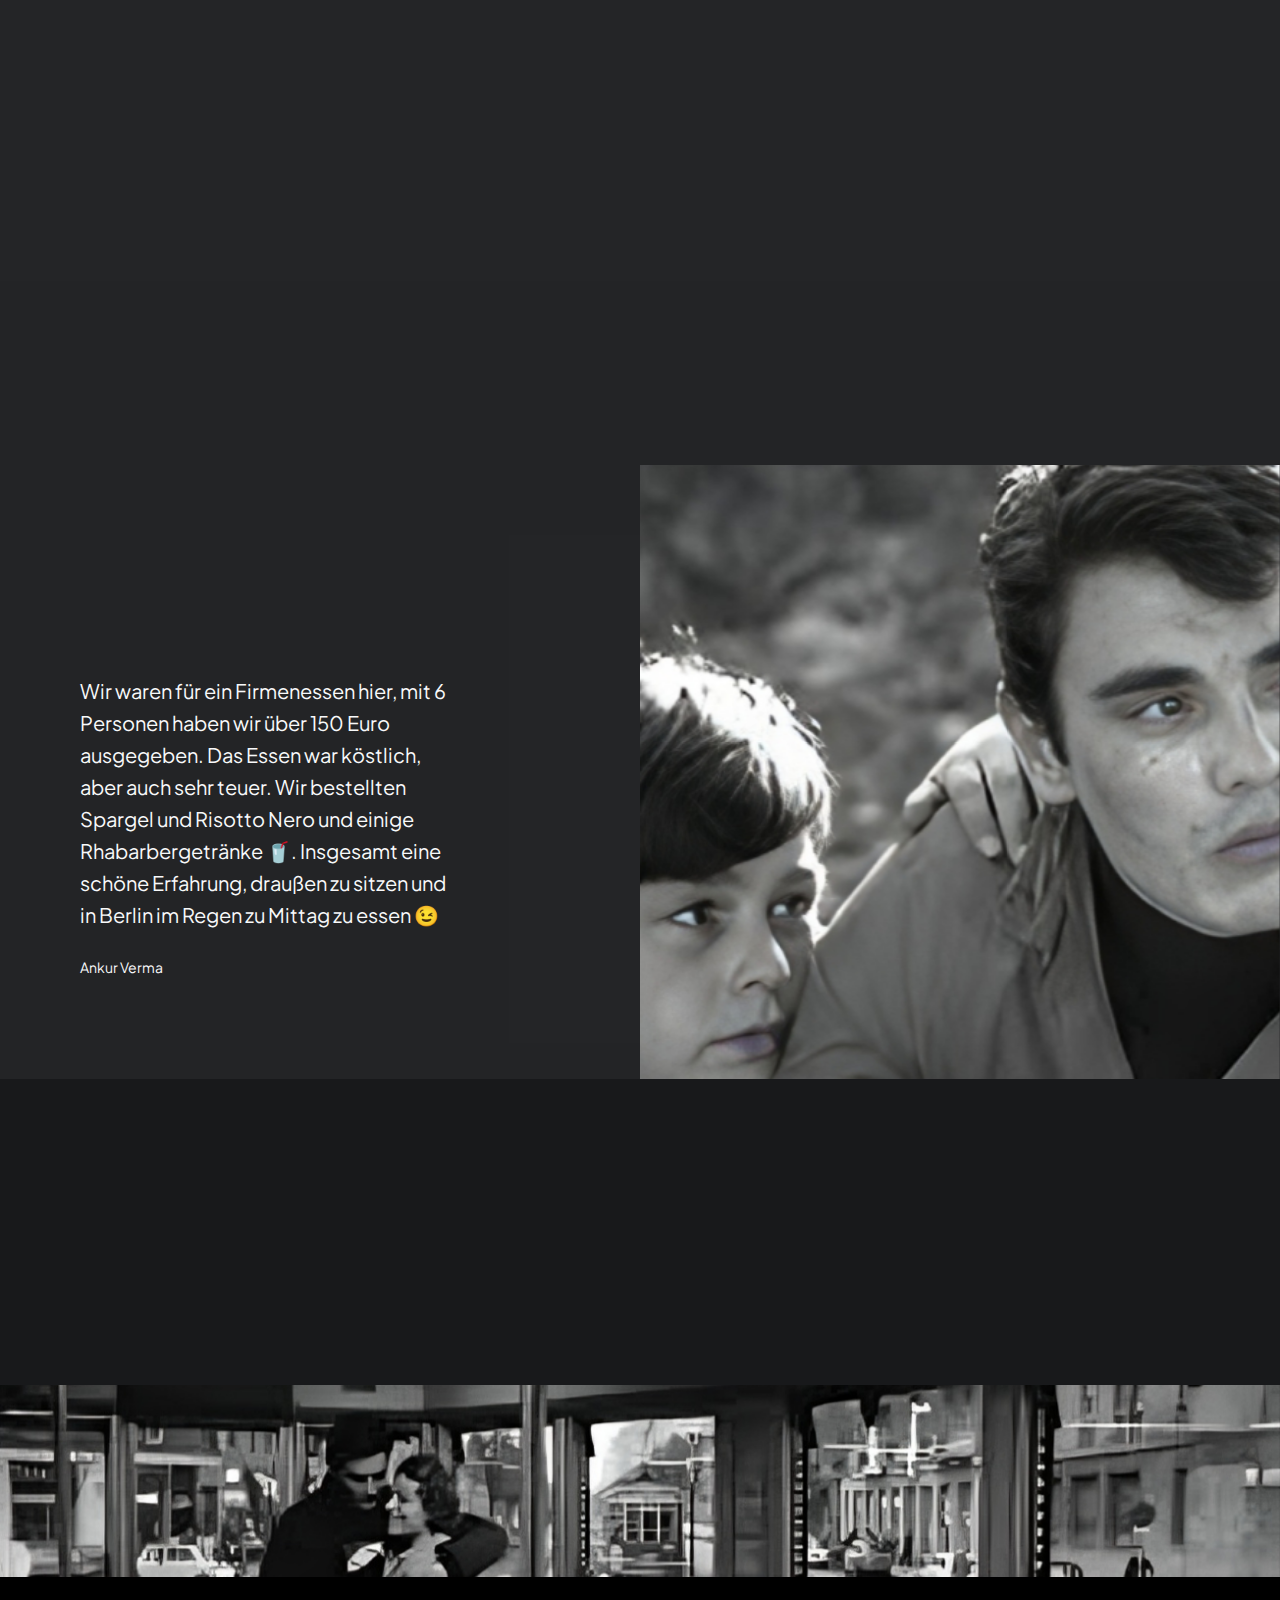
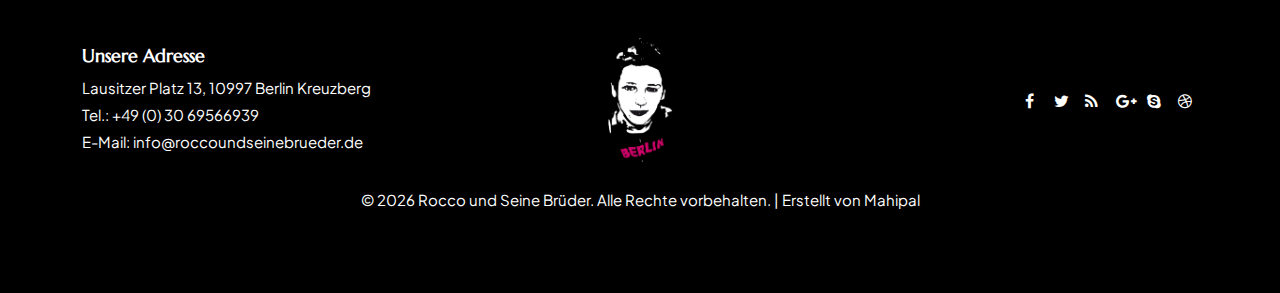
==== commit 3a56d0b7: "Merge branch 'main' of https://github.com/mukul975/Rocco-2" ====
--- a/index.html
+++ b/index.html
@@ -23,8 +23,8 @@
     <title>ROCCO UND SEINE BRÜDER - Café, Bar & Restaurant</title>
     <meta name="viewport" content="width=device-width, initial-scale=1.0">
     <meta name="description" content="">
-    <meta name="keywords" content="">
-    <meta name="author" content="">
+<meta name="keywords" content="Pizza, Italian Pizza, restaurant,Kreuzberg">
+    <meta name="author" content="Mahipal">
 
     <!-- CSS Dateien
     ================================================== -->
@@ -75,7 +75,7 @@
                             <ul id="mainmenu">
                                 <li><a href="index.html">Startseite</a></li>
                                 <li><a href="menu.html">Menü</a></li>
-                                <li><a href="booking.html">Reservierung</a></li>
+                                <li><a href="about.html">Über uns</a></li>
                                 
                                 <li><a href="contact.html">Kontakt</a></li>
                             </ul>
@@ -602,6 +602,12 @@
     <script>
         document.getElementById("currentYear").textContent = new Date().getFullYear();
     </script>
+    <script>;(function (d, s, id) {const el = d.getElementsByTagName(s)[0]; if (d.getElementById(id) || el.parentNode == null) {return;} var js = d.createElement(s);  js.id = id; js.async = true; js.src = 'https://sdk.zenchef.com/v1/sdk.min.js';  el.parentNode.insertBefore(js, el); })(document, 'script', 'zenchef-sdk')</script>
+    <div
+
+       class="zc-widget-config"
+    data-open="20000"
+       data-restaurant="366521"></div>
     <script>
         jQuery(document).ready(function () {
             // revolution slider
